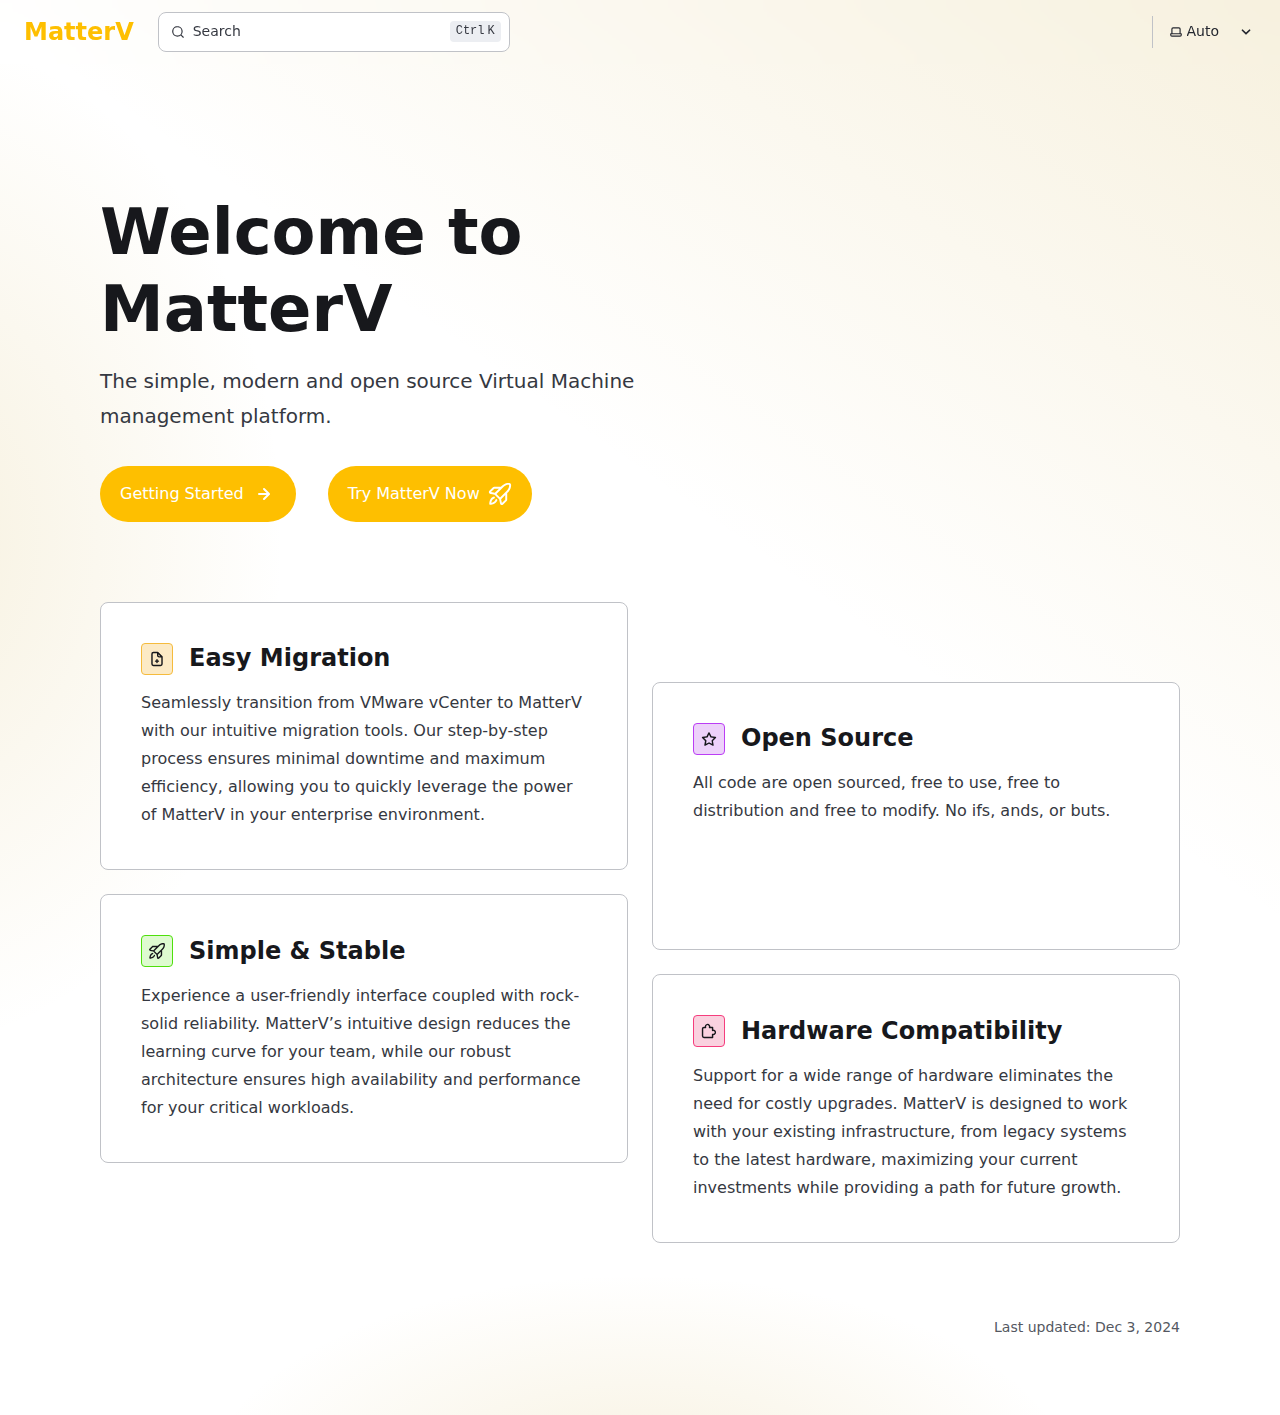
==== index.html @ af183a25 "redesign" ====
<!DOCTYPE html><html lang="en" dir="ltr" data-has-hero data-theme="dark" class="astro-bguv2lll"> <head><meta charset="utf-8"/><meta name="viewport" content="width=device-width, initial-scale=1"/><title>Welcome to MatterV | MatterV</title><link rel="canonical" href="https://matterv.com/"/><link rel="sitemap" href="/sitemap-index.xml"/><script src="https://www.googletagmanager.com/gtag/js?id=G-SZSZH3XD84" async></script><script>
            window.dataLayer = window.dataLayer || [];
            function gtag(){dataLayer.push(arguments);}
            gtag('js', new Date());
            gtag('config', 'G-SZSZH3XD84');
          </script><link rel="shortcut icon" href="/favicon.svg" type="image/svg+xml"/><meta name="generator" content="Astro v4.16.9"/><meta name="generator" content="Starlight v0.25.5"/><meta property="og:title" content="Welcome to MatterV"/><meta property="og:type" content="article"/><meta property="og:url" content="https://matterv.com/"/><meta property="og:locale" content="en"/><meta property="og:description" content="Get started learning and hacking with MatterV."/><meta property="og:site_name" content="MatterV"/><meta name="twitter:card" content="summary_large_image"/><meta name="description" content="Get started learning and hacking with MatterV."/><script>
	window.StarlightThemeProvider = (() => {
		const storedTheme =
			typeof localStorage !== 'undefined' && localStorage.getItem('starlight-theme');
		const theme =
			storedTheme ||
			(window.matchMedia('(prefers-color-scheme: light)').matches ? 'light' : 'dark');
		document.documentElement.dataset.theme = theme === 'light' ? 'light' : 'dark';
		return {
			updatePickers(theme = storedTheme || 'auto') {
				document.querySelectorAll('starlight-theme-select').forEach((picker) => {
					const select = picker.querySelector('select');
					if (select) select.value = theme;
					/** @type {HTMLTemplateElement | null} */
					const tmpl = document.querySelector(`#theme-icons`);
					const newIcon = tmpl && tmpl.content.querySelector('.' + theme);
					if (newIcon) {
						const oldIcon = picker.querySelector('svg.label-icon');
						if (oldIcon) {
							oldIcon.replaceChildren(...newIcon.cloneNode(true).childNodes);
						}
					}
				});
			},
		};
	})();
</script><template id="theme-icons"><svg aria-hidden="true" class="light astro-c6vsoqas" width="16" height="16" viewBox="0 0 24 24" fill="currentColor" style="--sl-icon-size: 1em;"><path d="M5 12a1 1 0 0 0-1-1H3a1 1 0 0 0 0 2h1a1 1 0 0 0 1-1Zm.64 5-.71.71a1 1 0 0 0 0 1.41 1 1 0 0 0 1.41 0l.71-.71A1 1 0 0 0 5.64 17ZM12 5a1 1 0 0 0 1-1V3a1 1 0 0 0-2 0v1a1 1 0 0 0 1 1Zm5.66 2.34a1 1 0 0 0 .7-.29l.71-.71a1 1 0 1 0-1.41-1.41l-.66.71a1 1 0 0 0 0 1.41 1 1 0 0 0 .66.29Zm-12-.29a1 1 0 0 0 1.41 0 1 1 0 0 0 0-1.41l-.71-.71a1.004 1.004 0 1 0-1.43 1.41l.73.71ZM21 11h-1a1 1 0 0 0 0 2h1a1 1 0 0 0 0-2Zm-2.64 6A1 1 0 0 0 17 18.36l.71.71a1 1 0 0 0 1.41 0 1 1 0 0 0 0-1.41l-.76-.66ZM12 6.5a5.5 5.5 0 1 0 5.5 5.5A5.51 5.51 0 0 0 12 6.5Zm0 9a3.5 3.5 0 1 1 0-7 3.5 3.5 0 0 1 0 7Zm0 3.5a1 1 0 0 0-1 1v1a1 1 0 0 0 2 0v-1a1 1 0 0 0-1-1Z"/></svg> <svg aria-hidden="true" class="dark astro-c6vsoqas" width="16" height="16" viewBox="0 0 24 24" fill="currentColor" style="--sl-icon-size: 1em;"><path d="M21.64 13a1 1 0 0 0-1.05-.14 8.049 8.049 0 0 1-3.37.73 8.15 8.15 0 0 1-8.14-8.1 8.59 8.59 0 0 1 .25-2A1 1 0 0 0 8 2.36a10.14 10.14 0 1 0 14 11.69 1 1 0 0 0-.36-1.05Zm-9.5 6.69A8.14 8.14 0 0 1 7.08 5.22v.27a10.15 10.15 0 0 0 10.14 10.14 9.784 9.784 0 0 0 2.1-.22 8.11 8.11 0 0 1-7.18 4.32v-.04Z"/></svg> <svg aria-hidden="true" class="auto astro-c6vsoqas" width="16" height="16" viewBox="0 0 24 24" fill="currentColor" style="--sl-icon-size: 1em;"><path d="M21 14h-1V7a3 3 0 0 0-3-3H7a3 3 0 0 0-3 3v7H3a1 1 0 0 0-1 1v2a3 3 0 0 0 3 3h14a3 3 0 0 0 3-3v-2a1 1 0 0 0-1-1ZM6 7a1 1 0 0 1 1-1h10a1 1 0 0 1 1 1v7H6V7Zm14 10a1 1 0 0 1-1 1H5a1 1 0 0 1-1-1v-1h16v1Z"/></svg> </template><link rel="stylesheet" href="/_astro/index.BDwxSCd8.css">
<style>:root{--sl-badge-default-border: var(--sl-color-accent);--sl-badge-default-bg: var(--sl-color-accent-low);--sl-badge-default-text: #fff;--sl-badge-note-border: var(--sl-color-blue);--sl-badge-note-bg: var(--sl-color-blue-low);--sl-badge-note-text: #fff;--sl-badge-danger-border: var(--sl-color-red);--sl-badge-danger-bg: var(--sl-color-red-low);--sl-badge-danger-text: #fff;--sl-badge-success-border: var(--sl-color-green);--sl-badge-success-bg: var(--sl-color-green-low);--sl-badge-success-text: #fff;--sl-badge-caution-border: var(--sl-color-orange);--sl-badge-caution-bg: var(--sl-color-orange-low);--sl-badge-caution-text: #fff;--sl-badge-tip-border: var(--sl-color-purple);--sl-badge-tip-bg: var(--sl-color-purple-low);--sl-badge-tip-text: #fff}[data-theme=light]:root{--sl-badge-default-bg: var(--sl-color-accent-high);--sl-badge-note-bg: var(--sl-color-blue-high);--sl-badge-danger-bg: var(--sl-color-red-high);--sl-badge-success-bg: var(--sl-color-green-high);--sl-badge-caution-bg: var(--sl-color-orange-high);--sl-badge-tip-bg: var(--sl-color-purple-high)}.sl-badge:where(.astro-avdet4wd){display:inline-block;border:1px solid var(--sl-color-border-badge);border-radius:.25rem;font-family:var(--sl-font-system-mono);line-height:normal;color:var(--sl-color-text-badge);background-color:var(--sl-color-bg-badge);overflow-wrap:anywhere}.sidebar-content .sl-badge:where(.astro-avdet4wd){line-height:1;font-size:var(--sl-text-xs);padding:.125rem .375rem}.sidebar-content a[aria-current=page]>.sl-badge:where(.astro-avdet4wd){--sl-color-bg-badge: transparent;--sl-color-border-badge: currentColor;color:inherit}.default:where(.astro-avdet4wd){--sl-color-bg-badge: var(--sl-badge-default-bg);--sl-color-border-badge: var(--sl-badge-default-border);--sl-color-text-badge: var(--sl-badge-default-text)}.note:where(.astro-avdet4wd){--sl-color-bg-badge: var(--sl-badge-note-bg);--sl-color-border-badge: var(--sl-badge-note-border);--sl-color-text-badge: var(--sl-badge-note-text)}.danger:where(.astro-avdet4wd){--sl-color-bg-badge: var(--sl-badge-danger-bg);--sl-color-border-badge: var(--sl-badge-danger-border);--sl-color-text-badge: var(--sl-badge-danger-text)}.success:where(.astro-avdet4wd){--sl-color-bg-badge: var(--sl-badge-success-bg);--sl-color-border-badge: var(--sl-badge-success-border);--sl-color-text-badge: var(--sl-badge-success-text)}.tip:where(.astro-avdet4wd){--sl-color-bg-badge: var(--sl-badge-tip-bg);--sl-color-border-badge: var(--sl-badge-tip-border);--sl-color-text-badge: var(--sl-badge-tip-text)}.caution:where(.astro-avdet4wd){--sl-color-bg-badge: var(--sl-badge-caution-bg);--sl-color-border-badge: var(--sl-badge-caution-border);--sl-color-text-badge: var(--sl-badge-caution-text)}.small:where(.astro-avdet4wd){font-size:var(--sl-text-xs);padding:.125rem .25rem}.medium:where(.astro-avdet4wd){font-size:var(--sl-text-sm);padding:.175rem .35rem}.large:where(.astro-avdet4wd){font-size:var(--sl-text-base);padding:.225rem .45rem}.sl-markdown-content :is(h1,h2,h3,h4,h5,h6) .sl-badge:where(.astro-avdet4wd){vertical-align:middle}
.card-grid:where(.astro-zntqmydn){display:grid;gap:1rem}.card-grid:where(.astro-zntqmydn)>*{margin-top:0!important}@media (min-width: 50rem){.card-grid:where(.astro-zntqmydn){grid-template-columns:1fr 1fr;gap:1.5rem}.stagger:where(.astro-zntqmydn){--stagger-height: 5rem;padding-bottom:var(--stagger-height)}.stagger:where(.astro-zntqmydn)>*:nth-child(2n){transform:translateY(var(--stagger-height))}}
.card:where(.astro-v5tidmuc){--sl-card-border: var(--sl-color-purple);--sl-card-bg: var(--sl-color-purple-low);border:1px solid var(--sl-color-gray-5);background-color:var(--sl-color-black);padding:clamp(1rem,calc(.125rem + 3vw),2.5rem);flex-direction:column;gap:clamp(.5rem,calc(.125rem + 1vw),1rem)}.card:where(.astro-v5tidmuc):nth-child(4n+1){--sl-card-border: var(--sl-color-orange);--sl-card-bg: var(--sl-color-orange-low)}.card:where(.astro-v5tidmuc):nth-child(4n+3){--sl-card-border: var(--sl-color-green);--sl-card-bg: var(--sl-color-green-low)}.card:where(.astro-v5tidmuc):nth-child(4n+4){--sl-card-border: var(--sl-color-red);--sl-card-bg: var(--sl-color-red-low)}.card:where(.astro-v5tidmuc):nth-child(4n+5){--sl-card-border: var(--sl-color-blue);--sl-card-bg: var(--sl-color-blue-low)}.title:where(.astro-v5tidmuc){font-weight:600;font-size:var(--sl-text-h4);color:var(--sl-color-white);line-height:var(--sl-line-height-headings);gap:1rem;align-items:center}.card:where(.astro-v5tidmuc) .icon:where(.astro-v5tidmuc){border:1px solid var(--sl-card-border);background-color:var(--sl-card-bg);padding:.2em;border-radius:.25rem}.card:where(.astro-v5tidmuc) .body:where(.astro-v5tidmuc){margin:0;font-size:clamp(var(--sl-text-sm),calc(.5rem + 1vw),var(--sl-text-body))}
svg:where(.astro-c6vsoqas){color:var(--sl-icon-color);font-size:var(--sl-icon-size, 1em);width:1em;height:1em}
starlight-tabs:where(.astro-esqgolmp){display:block}.tablist-wrapper:where(.astro-esqgolmp){overflow-x:auto}:where(.astro-esqgolmp)[role=tablist]{display:flex;list-style:none;border-bottom:2px solid var(--sl-color-gray-5);padding:0}.tab:where(.astro-esqgolmp){margin-bottom:-2px}.tab:where(.astro-esqgolmp)>:where(.astro-esqgolmp)[role=tab]{display:flex;align-items:center;gap:.5rem;padding:0 1.25rem;text-decoration:none;border-bottom:2px solid var(--sl-color-gray-5);color:var(--sl-color-gray-3);outline-offset:var(--sl-outline-offset-inside);overflow-wrap:initial}.tab:where(.astro-esqgolmp) :where(.astro-esqgolmp)[role=tab][aria-selected=true]{color:var(--sl-color-white);border-color:var(--sl-color-text-accent);font-weight:600}.tablist-wrapper:where(.astro-esqgolmp)~[role=tabpanel]{margin-top:1rem}
.sl-steps{--bullet-size: calc(var(--sl-line-height) * 1rem);--bullet-margin: .375rem;list-style:none;counter-reset:steps-counter var(--sl-steps-start, 0);padding-inline-start:0}.sl-steps>li{counter-increment:steps-counter;position:relative;padding-inline-start:calc(var(--bullet-size) + 1rem);padding-bottom:1px;min-height:calc(var(--bullet-size) + var(--bullet-margin))}.sl-steps>li+li{margin-top:0}.sl-steps>li:before{content:counter(steps-counter);position:absolute;top:0;inset-inline-start:0;width:var(--bullet-size);height:var(--bullet-size);line-height:var(--bullet-size);font-size:var(--sl-text-xs);font-weight:600;text-align:center;color:var(--sl-color-white);background-color:var(--sl-color-gray-6);border-radius:99rem;box-shadow:inset 0 0 0 1px var(--sl-color-gray-5)}.sl-steps>li:not(:last-of-type):after{--guide-width: 1px;content:"";position:absolute;top:calc(var(--bullet-size) + var(--bullet-margin));bottom:var(--bullet-margin);inset-inline-start:calc((var(--bullet-size) - var(--guide-width)) / 2);width:var(--guide-width);background-color:var(--sl-color-hairline-light)}.sl-steps>li>:first-child{--lh: calc(1em * var(--sl-line-height));--shift-y: calc(.5 * (var(--bullet-size) - var(--lh)));transform:translateY(var(--shift-y));margin-bottom:var(--shift-y)}.sl-steps>li>:first-child:where(h1,h2,h3,h4,h5,h6){--lh: calc(1em * var(--sl-line-height-headings))}@supports (--prop: 1lh){.sl-steps>li>:first-child{--lh: 1lh}}
</style><script type="module" src="/_astro/hoisted.CpXz4wRw.js"></script>
<script type="module" src="/_astro/page.7qqag-5g.js"></script><script src="/_astro/Tabs.astro_astro_type_script_index_0_lang.CCIyraCc.js" type="module"></script></head> <body class="astro-bguv2lll"> <a href="#_top" class="astro-7q3lir66">Skip to content</a>  <div class="page sl-flex astro-vrdttmbt"> <header class="header astro-vrdttmbt"><div class="header sl-flex astro-kmkmnagf"> <div class="title-wrapper sl-flex astro-kmkmnagf"> <a href="/" class="site-title sl-flex astro-m46x6ez3">  <span class="astro-m46x6ez3"> MatterV </span> </a>  </div> <div class="sl-flex astro-kmkmnagf"> <site-search data-translations="{&#34;placeholder&#34;:&#34;Search&#34;}" class="astro-v37mnknz"> <button data-open-modal disabled aria-label="Search" aria-keyshortcuts="Control+K" class="astro-v37mnknz"> <svg aria-hidden="true" class="astro-v37mnknz astro-c6vsoqas" width="16" height="16" viewBox="0 0 24 24" fill="currentColor" style="--sl-icon-size: 1em;"><path d="M21.71 20.29 18 16.61A9 9 0 1 0 16.61 18l3.68 3.68a.999.999 0 0 0 1.42 0 1 1 0 0 0 0-1.39ZM11 18a7 7 0 1 1 0-14 7 7 0 0 1 0 14Z"/></svg>  <span class="sl-hidden md:sl-block astro-v37mnknz" aria-hidden="true">Search</span> <kbd class="sl-hidden md:sl-flex astro-v37mnknz" style="display: none;"> <kbd class="astro-v37mnknz">Ctrl</kbd><kbd class="astro-v37mnknz">K</kbd> </kbd> </button> <dialog style="padding:0" aria-label="Search" class="astro-v37mnknz"> <div class="dialog-frame sl-flex astro-v37mnknz">  <button data-close-modal class="sl-flex md:sl-hidden astro-v37mnknz"> Cancel </button> <div class="search-container astro-v37mnknz"> <div id="starlight__search" class="astro-v37mnknz"></div> </div> </div> </dialog> </site-search>  <script>
	(() => {
		const openBtn = document.querySelector('button[data-open-modal]');
		const shortcut = openBtn?.querySelector('kbd');
		if (!openBtn || !(shortcut instanceof HTMLElement)) return;
		const platformKey = shortcut.querySelector('kbd');
		if (platformKey && /(Mac|iPhone|iPod|iPad)/i.test(navigator.platform)) {
			platformKey.textContent = '⌘';
			openBtn.setAttribute('aria-keyshortcuts', 'Meta+K');
		}
		shortcut.style.display = '';
	})();
</script>    </div> <div class="sl-hidden md:sl-flex right-group astro-kmkmnagf"> <div class="sl-flex social-icons astro-kmkmnagf">  </div> <starlight-theme-select>  <label style="--sl-select-width: 6.25em" class="astro-4yphtoen"> <span class="sr-only astro-4yphtoen">Select theme</span> <svg aria-hidden="true" class="icon label-icon astro-4yphtoen astro-c6vsoqas" width="16" height="16" viewBox="0 0 24 24" fill="currentColor" style="--sl-icon-size: 1em;"><path d="M21 14h-1V7a3 3 0 0 0-3-3H7a3 3 0 0 0-3 3v7H3a1 1 0 0 0-1 1v2a3 3 0 0 0 3 3h14a3 3 0 0 0 3-3v-2a1 1 0 0 0-1-1ZM6 7a1 1 0 0 1 1-1h10a1 1 0 0 1 1 1v7H6V7Zm14 10a1 1 0 0 1-1 1H5a1 1 0 0 1-1-1v-1h16v1Z"/></svg>  <select value="auto" class="astro-4yphtoen"> <option value="dark" class="astro-4yphtoen">Dark</option><option value="light" class="astro-4yphtoen">Light</option><option value="auto" selected class="astro-4yphtoen">Auto</option> </select> <svg aria-hidden="true" class="icon caret astro-4yphtoen astro-c6vsoqas" width="16" height="16" viewBox="0 0 24 24" fill="currentColor" style="--sl-icon-size: 1em;"><path d="M17 9.17a1 1 0 0 0-1.41 0L12 12.71 8.46 9.17a1 1 0 1 0-1.41 1.42l4.24 4.24a1.002 1.002 0 0 0 1.42 0L17 10.59a1.002 1.002 0 0 0 0-1.42Z"/></svg>  </label>  </starlight-theme-select>  <script>
	StarlightThemeProvider.updatePickers();
</script>   </div> </div> </header>  <div class="main-frame astro-vrdttmbt">  <div class="lg:sl-flex astro-67yu43on">  <div class="main-pane astro-67yu43on">  <main data-pagefind-body lang="en" dir="ltr" class="astro-bguv2lll">   <div class="content-panel astro-7nkwcw3z"> <div class="sl-container astro-7nkwcw3z"> <div class="hero astro-jbfsktt5">    <div class="sl-flex stack astro-jbfsktt5"> <div class="sl-flex copy astro-jbfsktt5"> <h1 id="_top" data-page-title class="astro-jbfsktt5">Welcome to MatterV</h1> <div class="tagline astro-jbfsktt5">The simple, modern and open source Virtual Machine management platform.
</div> </div> <div class="sl-flex actions astro-jbfsktt5"> <a class="sl-flex action primary astro-yjy4zhro" href="/en/getting-started/matterv/"> Getting Started <svg aria-hidden="true" class="astro-yjy4zhro astro-c6vsoqas" width="16" height="16" viewBox="0 0 24 24" fill="currentColor" style="--sl-icon-size: 1.5rem;"><path d="M17.92 11.62a1.001 1.001 0 0 0-.21-.33l-5-5a1.003 1.003 0 1 0-1.42 1.42l3.3 3.29H7a1 1 0 0 0 0 2h7.59l-3.3 3.29a1.002 1.002 0 0 0 .325 1.639 1 1 0 0 0 1.095-.219l5-5a1 1 0 0 0 .21-.33 1 1 0 0 0 0-.76Z"/></svg>   </a> <a class="sl-flex action primary astro-yjy4zhro" href="https://demo.matterv.com/"> Try MatterV Now <svg aria-hidden="true" class="astro-yjy4zhro astro-c6vsoqas" width="16" height="16" viewBox="0 0 24 24" fill="currentColor" style="--sl-icon-size: 1.5rem;"><path fill-rule="evenodd" d="M1.44 8.855v-.001l3.527-3.516c.34-.344.802-.541 1.285-.548h6.649l.947-.947c3.07-3.07 6.207-3.072 7.62-2.868a1.821 1.821 0 0 1 1.557 1.557c.204 1.413.203 4.55-2.868 7.62l-.946.946v6.649a1.845 1.845 0 0 1-.549 1.286l-3.516 3.528a1.844 1.844 0 0 1-3.11-.944l-.858-4.275-4.52-4.52-2.31-.463-1.964-.394A1.847 1.847 0 0 1 .98 10.693a1.843 1.843 0 0 1 .46-1.838Zm5.379 2.017-3.873-.776L6.32 6.733h4.638l-4.14 4.14Zm8.403-5.655c2.459-2.46 4.856-2.463 5.89-2.33.134 1.035.13 3.432-2.329 5.891l-6.71 6.71-3.561-3.56 6.71-6.711Zm-1.318 15.837-.776-3.873 4.14-4.14v4.639l-3.364 3.374Z" clip-rule="evenodd"/><path d="M9.318 18.345a.972.972 0 0 0-1.86-.561c-.482 1.435-1.687 2.204-2.934 2.619a8.22 8.22 0 0 1-1.23.302c.062-.365.157-.79.303-1.229.415-1.247 1.184-2.452 2.62-2.935a.971.971 0 1 0-.62-1.842c-.12.04-.236.084-.35.13-2.02.828-3.012 2.588-3.493 4.033a10.383 10.383 0 0 0-.51 2.845l-.001.016v.063c0 .536.434.972.97.972H2.24a7.21 7.21 0 0 0 .878-.065c.527-.063 1.248-.19 2.02-.447 1.445-.48 3.205-1.472 4.033-3.494a5.828 5.828 0 0 0 .147-.407Z"/></svg>   </a>  </div> </div> </div>  <div class="sl-markdown-content"> <div class="card-grid stagger astro-zntqmydn"><article class="card sl-flex astro-v5tidmuc"> <p class="title sl-flex astro-v5tidmuc"> <svg aria-hidden="true" class="icon astro-v5tidmuc astro-c6vsoqas" width="16" height="16" viewBox="0 0 24 24" fill="currentColor" style="--sl-icon-size: 1.333em;"><path d="M20 8.94a1.3 1.3 0 0 0-.06-.27v-.09c-.05-.1-.11-.2-.19-.28l-6-6a1.07 1.07 0 0 0-.28-.19h-.09a.88.88 0 0 0-.33-.11H7a3 3 0 0 0-3 3v14a3 3 0 0 0 3 3h10a3 3 0 0 0 3-3V8.94Zm-6-3.53L16.59 8H15a1 1 0 0 1-1-1V5.41ZM18 19a1 1 0 0 1-1 1H7a1 1 0 0 1-1-1V5a1 1 0 0 1 1-1h5v3a3 3 0 0 0 3 3h3v9Zm-4-5h-1v-1a1 1 0 0 0-2 0v1h-1a1 1 0 0 0 0 2h1v1a1 1 0 0 0 2 0v-1h1a1 1 0 0 0 0-2Z"/></svg>  <span class="astro-v5tidmuc">Easy Migration</span> </p> <div class="body astro-v5tidmuc"><p>Seamlessly transition from VMware vCenter to MatterV with our intuitive migration tools.
Our step-by-step process ensures minimal downtime and maximum efficiency,
allowing you to quickly leverage the power of MatterV in your enterprise environment.</p></div> </article> <article class="card sl-flex astro-v5tidmuc"> <p class="title sl-flex astro-v5tidmuc"> <svg aria-hidden="true" class="icon astro-v5tidmuc astro-c6vsoqas" width="16" height="16" viewBox="0 0 24 24" fill="currentColor" style="--sl-icon-size: 1.333em;"><path d="M22 9.67a1 1 0 0 0-.86-.67l-5.69-.83L12.9 3a1 1 0 0 0-1.8 0L8.55 8.16 2.86 9a1 1 0 0 0-.81.68 1 1 0 0 0 .25 1l4.13 4-1 5.68a1 1 0 0 0 1.45 1.07L12 18.76l5.1 2.68c.14.08.3.12.46.12a1 1 0 0 0 .99-1.19l-1-5.68 4.13-4A1 1 0 0 0 22 9.67Zm-6.15 4a1 1 0 0 0-.29.89l.72 4.19-3.76-2a1 1 0 0 0-.94 0l-3.76 2 .72-4.19a1 1 0 0 0-.29-.89l-3-3 4.21-.61a1 1 0 0 0 .76-.55L12 5.7l1.88 3.82a1 1 0 0 0 .76.55l4.21.61-3 2.99Z"/></svg>  <span class="astro-v5tidmuc">Open Source</span> </p> <div class="body astro-v5tidmuc"><p>All code are open sourced, free to use, free to distribution and free to modify. No ifs, ands, or buts.</p></div> </article> <article class="card sl-flex astro-v5tidmuc"> <p class="title sl-flex astro-v5tidmuc"> <svg aria-hidden="true" class="icon astro-v5tidmuc astro-c6vsoqas" width="16" height="16" viewBox="0 0 24 24" fill="currentColor" style="--sl-icon-size: 1.333em;"><path fill-rule="evenodd" d="M1.44 8.855v-.001l3.527-3.516c.34-.344.802-.541 1.285-.548h6.649l.947-.947c3.07-3.07 6.207-3.072 7.62-2.868a1.821 1.821 0 0 1 1.557 1.557c.204 1.413.203 4.55-2.868 7.62l-.946.946v6.649a1.845 1.845 0 0 1-.549 1.286l-3.516 3.528a1.844 1.844 0 0 1-3.11-.944l-.858-4.275-4.52-4.52-2.31-.463-1.964-.394A1.847 1.847 0 0 1 .98 10.693a1.843 1.843 0 0 1 .46-1.838Zm5.379 2.017-3.873-.776L6.32 6.733h4.638l-4.14 4.14Zm8.403-5.655c2.459-2.46 4.856-2.463 5.89-2.33.134 1.035.13 3.432-2.329 5.891l-6.71 6.71-3.561-3.56 6.71-6.711Zm-1.318 15.837-.776-3.873 4.14-4.14v4.639l-3.364 3.374Z" clip-rule="evenodd"/><path d="M9.318 18.345a.972.972 0 0 0-1.86-.561c-.482 1.435-1.687 2.204-2.934 2.619a8.22 8.22 0 0 1-1.23.302c.062-.365.157-.79.303-1.229.415-1.247 1.184-2.452 2.62-2.935a.971.971 0 1 0-.62-1.842c-.12.04-.236.084-.35.13-2.02.828-3.012 2.588-3.493 4.033a10.383 10.383 0 0 0-.51 2.845l-.001.016v.063c0 .536.434.972.97.972H2.24a7.21 7.21 0 0 0 .878-.065c.527-.063 1.248-.19 2.02-.447 1.445-.48 3.205-1.472 4.033-3.494a5.828 5.828 0 0 0 .147-.407Z"/></svg>  <span class="astro-v5tidmuc">Simple & Stable</span> </p> <div class="body astro-v5tidmuc"><p>Experience a user-friendly interface coupled with rock-solid reliability.
MatterV’s intuitive design reduces the learning curve for your team,
while our robust architecture ensures high availability and
performance for your critical workloads.</p></div> </article> <article class="card sl-flex astro-v5tidmuc"> <p class="title sl-flex astro-v5tidmuc"> <svg aria-hidden="true" class="icon astro-v5tidmuc astro-c6vsoqas" width="16" height="16" viewBox="0 0 24 24" fill="currentColor" style="--sl-icon-size: 1.333em;"><path d="M17 22H5a3 3 0 0 1-3-3V9a3 3 0 0 1 3-3h1a4 4 0 0 1 7.3-2.18c.448.64.692 1.4.7 2.18h3a1 1 0 0 1 1 1v3a4 4 0 0 1 2.18 7.3A3.86 3.86 0 0 1 18 18v3a1 1 0 0 1-1 1ZM5 8a1 1 0 0 0-1 1v10a1 1 0 0 0 1 1h11v-3.18a1 1 0 0 1 1.33-.95 1.77 1.77 0 0 0 1.74-.23 2 2 0 0 0 .93-1.37 2 2 0 0 0-.48-1.59 1.89 1.89 0 0 0-2.17-.55 1 1 0 0 1-1.33-.95V8h-3.2a1 1 0 0 1-1-1.33 1.77 1.77 0 0 0-.23-1.74 1.939 1.939 0 0 0-3-.43A2 2 0 0 0 8 6c.002.23.046.456.13.67A1 1 0 0 1 7.18 8H5Z"/></svg>  <span class="astro-v5tidmuc">Hardware Compatibility</span> </p> <div class="body astro-v5tidmuc"><p>Support for a wide range of hardware eliminates the need for costly upgrades.
MatterV is designed to work with your existing infrastructure,
from legacy systems to the latest hardware,
maximizing your current investments while providing a path for future growth.</p></div> </article> </div>  </div> <footer class="sl-flex astro-3yyafb3n"> <div class="meta sl-flex astro-3yyafb3n">  <p>Last updated: <time datetime="2024-12-03T02:07:11.000Z">Dec 3, 2024</time></p> </div> <div class="pagination-links astro-u2l5gyhi" dir="ltr">   </div>   </footer>  </div> </div>  </main> </div> </div>  </div> </div>  </body></html>
---- _astro/index.BDwxSCd8.css ----
:root,::backdrop{--sl-color-white: hsl(0, 0%, 100%);--sl-color-gray-1: hsl(224, 20%, 94%);--sl-color-gray-2: hsl(224, 6%, 77%);--sl-color-gray-3: hsl(224, 6%, 56%);--sl-color-gray-4: hsl(224, 7%, 36%);--sl-color-gray-5: hsl(224, 10%, 23%);--sl-color-gray-6: hsl(224, 14%, 16%);--sl-color-black: hsl(224, 10%, 10%);--sl-hue-orange: 41;--sl-color-orange-low: hsl(var(--sl-hue-orange), 39%, 22%);--sl-color-orange: hsl(var(--sl-hue-orange), 82%, 63%);--sl-color-orange-high: hsl(var(--sl-hue-orange), 82%, 87%);--sl-hue-green: 101;--sl-color-green-low: hsl(var(--sl-hue-green), 39%, 22%);--sl-color-green: hsl(var(--sl-hue-green), 82%, 63%);--sl-color-green-high: hsl(var(--sl-hue-green), 82%, 80%);--sl-hue-blue: 234;--sl-color-blue-low: hsl(var(--sl-hue-blue), 54%, 20%);--sl-color-blue: hsl(var(--sl-hue-blue), 100%, 60%);--sl-color-blue-high: hsl(var(--sl-hue-blue), 100%, 87%);--sl-hue-purple: 281;--sl-color-purple-low: hsl(var(--sl-hue-purple), 39%, 22%);--sl-color-purple: hsl(var(--sl-hue-purple), 82%, 63%);--sl-color-purple-high: hsl(var(--sl-hue-purple), 82%, 89%);--sl-hue-red: 339;--sl-color-red-low: hsl(var(--sl-hue-red), 39%, 22%);--sl-color-red: hsl(var(--sl-hue-red), 82%, 63%);--sl-color-red-high: hsl(var(--sl-hue-red), 82%, 87%);--sl-color-accent-low: hsl(224, 54%, 20%);--sl-color-accent: hsl(224, 100%, 60%);--sl-color-accent-high: hsl(224, 100%, 85%);--sl-color-text: var(--sl-color-gray-2);--sl-color-text-accent: var(--sl-color-accent-high);--sl-color-text-invert: var(--sl-color-accent-low);--sl-color-bg: var(--sl-color-black);--sl-color-bg-nav: var(--sl-color-gray-6);--sl-color-bg-sidebar: var(--sl-color-gray-6);--sl-color-bg-inline-code: var(--sl-color-gray-5);--sl-color-bg-accent: var(--sl-color-accent-high);--sl-color-hairline-light: var(--sl-color-gray-5);--sl-color-hairline: var(--sl-color-gray-6);--sl-color-hairline-shade: var(--sl-color-black);--sl-color-backdrop-overlay: hsla(223, 13%, 10%, .66);--sl-shadow-sm: 0px 1px 1px hsla(0, 0%, 0%, .12), 0px 2px 1px hsla(0, 0%, 0%, .24);--sl-shadow-md: 0px 8px 4px hsla(0, 0%, 0%, .08), 0px 5px 2px hsla(0, 0%, 0%, .08), 0px 3px 2px hsla(0, 0%, 0%, .12), 0px 1px 1px hsla(0, 0%, 0%, .15);--sl-shadow-lg: 0px 25px 7px hsla(0, 0%, 0%, .03), 0px 16px 6px hsla(0, 0%, 0%, .1), 0px 9px 5px hsla(223, 13%, 10%, .33), 0px 4px 4px hsla(0, 0%, 0%, .75), 0px 4px 2px hsla(0, 0%, 0%, .25);--sl-text-2xs: .75rem;--sl-text-xs: .8125rem;--sl-text-sm: .875rem;--sl-text-base: 1rem;--sl-text-lg: 1.125rem;--sl-text-xl: 1.25rem;--sl-text-2xl: 1.5rem;--sl-text-3xl: 1.8125rem;--sl-text-4xl: 2.1875rem;--sl-text-5xl: 2.625rem;--sl-text-6xl: 4rem;--sl-text-body: var(--sl-text-base);--sl-text-body-sm: var(--sl-text-xs);--sl-text-code: var(--sl-text-sm);--sl-text-code-sm: var(--sl-text-xs);--sl-text-h1: var(--sl-text-4xl);--sl-text-h2: var(--sl-text-3xl);--sl-text-h3: var(--sl-text-2xl);--sl-text-h4: var(--sl-text-xl);--sl-text-h5: var(--sl-text-lg);--sl-line-height: 1.75;--sl-line-height-headings: 1.2;--sl-font-system: ui-sans-serif, system-ui, -apple-system, BlinkMacSystemFont, "Segoe UI", Roboto, "Helvetica Neue", Arial, "Noto Sans", sans-serif, "Apple Color Emoji", "Segoe UI Emoji", "Segoe UI Symbol", "Noto Color Emoji";--sl-font-system-mono: ui-monospace, SFMono-Regular, Menlo, Monaco, Consolas, "Liberation Mono", "Courier New", monospace;--__sl-font: var(--sl-font, var(--sl-font-system)), var(--sl-font-system);--__sl-font-mono: var(--sl-font-mono, var(--sl-font-system-mono)), var(--sl-font-system-mono);--sl-nav-height: 3.5rem;--sl-nav-pad-x: 1rem;--sl-nav-pad-y: .75rem;--sl-mobile-toc-height: 3rem;--sl-sidebar-width: 18.75rem;--sl-sidebar-pad-x: 1rem;--sl-content-width: 45rem;--sl-content-pad-x: 1rem;--sl-menu-button-size: 2rem;--sl-nav-gap: var(--sl-content-pad-x);--sl-outline-offset-inside: -.1875rem;--sl-z-index-toc: 4;--sl-z-index-menu: 5;--sl-z-index-navbar: 10;--sl-z-index-skiplink: 20}:root[data-theme=light],[data-theme=light] ::backdrop{--sl-color-white: hsl(224, 10%, 10%);--sl-color-gray-1: hsl(224, 14%, 16%);--sl-color-gray-2: hsl(224, 10%, 23%);--sl-color-gray-3: hsl(224, 7%, 36%);--sl-color-gray-4: hsl(224, 6%, 56%);--sl-color-gray-5: hsl(224, 6%, 77%);--sl-color-gray-6: hsl(224, 20%, 94%);--sl-color-gray-7: hsl(224, 19%, 97%);--sl-color-black: hsl(0, 0%, 100%);--sl-color-orange-high: hsl(var(--sl-hue-orange), 80%, 25%);--sl-color-orange: hsl(var(--sl-hue-orange), 90%, 60%);--sl-color-orange-low: hsl(var(--sl-hue-orange), 90%, 88%);--sl-color-green-high: hsl(var(--sl-hue-green), 80%, 22%);--sl-color-green: hsl(var(--sl-hue-green), 90%, 46%);--sl-color-green-low: hsl(var(--sl-hue-green), 85%, 90%);--sl-color-blue-high: hsl(var(--sl-hue-blue), 80%, 30%);--sl-color-blue: hsl(var(--sl-hue-blue), 90%, 60%);--sl-color-blue-low: hsl(var(--sl-hue-blue), 88%, 90%);--sl-color-purple-high: hsl(var(--sl-hue-purple), 90%, 30%);--sl-color-purple: hsl(var(--sl-hue-purple), 90%, 60%);--sl-color-purple-low: hsl(var(--sl-hue-purple), 80%, 90%);--sl-color-red-high: hsl(var(--sl-hue-red), 80%, 30%);--sl-color-red: hsl(var(--sl-hue-red), 90%, 60%);--sl-color-red-low: hsl(var(--sl-hue-red), 80%, 90%);--sl-color-accent-high: hsl(234, 80%, 30%);--sl-color-accent: hsl(234, 90%, 60%);--sl-color-accent-low: hsl(234, 88%, 90%);--sl-color-text-accent: var(--sl-color-accent);--sl-color-text-invert: var(--sl-color-black);--sl-color-bg-nav: var(--sl-color-gray-7);--sl-color-bg-sidebar: var(--sl-color-bg);--sl-color-bg-inline-code: var(--sl-color-gray-6);--sl-color-bg-accent: var(--sl-color-accent);--sl-color-hairline-light: var(--sl-color-gray-6);--sl-color-hairline-shade: var(--sl-color-gray-6);--sl-color-backdrop-overlay: hsla(225, 9%, 36%, .66);--sl-shadow-sm: 0px 1px 1px hsla(0, 0%, 0%, .06), 0px 2px 1px hsla(0, 0%, 0%, .06);--sl-shadow-md: 0px 8px 4px hsla(0, 0%, 0%, .03), 0px 5px 2px hsla(0, 0%, 0%, .03), 0px 3px 2px hsla(0, 0%, 0%, .06), 0px 1px 1px hsla(0, 0%, 0%, .06);--sl-shadow-lg: 0px 25px 7px rgba(0, 0, 0, .01), 0px 16px 6px hsla(0, 0%, 0%, .03), 0px 9px 5px hsla(223, 13%, 10%, .08), 0px 4px 4px hsla(0, 0%, 0%, .16), 0px 4px 2px hsla(0, 0%, 0%, .04)}@media (min-width: 50em){:root{--sl-nav-height: 4rem;--sl-nav-pad-x: 1.5rem;--sl-text-h1: var(--sl-text-5xl);--sl-text-h2: var(--sl-text-4xl);--sl-text-h3: var(--sl-text-3xl);--sl-text-h4: var(--sl-text-2xl)}}@media (min-width: 72rem){:root{--sl-content-pad-x: 1.5rem;--sl-mobile-toc-height: 0rem}}*,*:before,*:after{box-sizing:border-box}*{margin:0}html{color-scheme:dark;accent-color:var(--sl-color-accent)}html[data-theme=light]{color-scheme:light}body{font-family:var(--__sl-font);line-height:var(--sl-line-height);-webkit-font-smoothing:antialiased;color:var(--sl-color-text);background-color:var(--sl-color-bg)}input,button,textarea,select{font:inherit}p,h1,h2,h3,h4,h5,h6,code{overflow-wrap:anywhere}code{font-family:var(--__sl-font-mono)}:root{--astro-code-color-text: var(--sl-color-white);--astro-code-color-background: var(--sl-color-gray-6);--astro-code-token-constant: var(--sl-color-blue-high);--astro-code-token-string: var(--sl-color-green-high);--astro-code-token-comment: var(--sl-color-gray-2);--astro-code-token-keyword: var(--sl-color-purple-high);--astro-code-token-parameter: var(--sl-color-red-high);--astro-code-token-function: var(--sl-color-red-high);--astro-code-token-string-expression: var(--sl-color-green-high);--astro-code-token-punctuation: var(--sl-color-gray-2);--astro-code-token-link: var(--sl-color-blue-high)}.sr-only{position:absolute;width:1px;height:1px;padding:0;margin:-1px;overflow:hidden;clip:rect(0,0,0,0);white-space:nowrap;border-width:0}.sl-hidden{display:none}.sl-flex{display:flex}.sl-block{display:block}@media (min-width: 50rem){.md\:sl-hidden{display:none}.md\:sl-flex{display:flex}.md\:sl-block{display:block}}@media (min-width: 72rem){.lg\:sl-hidden{display:none}.lg\:sl-flex{display:flex}.lg\:sl-block{display:block}}[data-theme=light] .light\:sl-hidden,[data-theme=dark] .dark\:sl-hidden{display:none}[dir=rtl] .rtl\:flip:not(:where([dir=rtl] [dir=ltr] *)){transform:scaleX(-1)}.sl-banner:where(.astro-laz2plt2){--__sl-banner-text: var(--sl-color-banner-text, var(--sl-color-text-invert));padding:var(--sl-nav-pad-y) var(--sl-nav-pad-x);background-color:var(--sl-color-banner-bg, var(--sl-color-bg-accent));color:var(--__sl-banner-text);line-height:var(--sl-line-height-headings);text-align:center;text-wrap:balance;box-shadow:var(--sl-shadow-sm)}.sl-banner:where(.astro-laz2plt2) a{color:var(--__sl-banner-text)}.content-panel:where(.astro-7nkwcw3z){padding:1.5rem var(--sl-content-pad-x)}.content-panel:where(.astro-7nkwcw3z)+.content-panel:where(.astro-7nkwcw3z){border-top:1px solid var(--sl-color-hairline)}.sl-container:where(.astro-7nkwcw3z){max-width:var(--sl-content-width)}.sl-container:where(.astro-7nkwcw3z)>*+*{margin-top:1.5rem}@media (min-width: 72rem){.sl-container:where(.astro-7nkwcw3z){margin-inline:var(--sl-content-margin-inline, auto)}}p:where(.astro-opzsrvew){border:1px solid var(--sl-color-orange);padding:.75em 1em;background-color:var(--sl-color-orange-low);color:var(--sl-color-orange-high);width:-moz-max-content;width:max-content;max-width:100%;align-items:center;gap:.75em;font-size:var(--sl-text-body-sm);line-height:var(--sl-line-height-headings)}a:where(.astro-eez2twj6){gap:.5rem;align-items:center;text-decoration:none;color:var(--sl-color-gray-3)}a:where(.astro-eez2twj6):hover{color:var(--sl-color-white)}.pagination-links:where(.astro-u2l5gyhi){display:grid;grid-template-columns:repeat(auto-fit,minmax(min(18rem,100%),1fr));gap:1rem}a:where(.astro-u2l5gyhi){display:flex;align-items:center;justify-content:flex-start;gap:.5rem;width:100%;flex-basis:calc(50% - .5rem);flex-grow:1;border:1px solid var(--sl-color-gray-5);border-radius:.5rem;padding:1rem;text-decoration:none;color:var(--sl-color-gray-2);box-shadow:var(--sl-shadow-md);overflow-wrap:anywhere}:where(.astro-u2l5gyhi)[rel=next]{justify-content:end;text-align:end;flex-direction:row-reverse}a:where(.astro-u2l5gyhi):hover{border-color:var(--sl-color-gray-2)}.link-title:where(.astro-u2l5gyhi){color:var(--sl-color-white);font-size:var(--sl-text-2xl);line-height:var(--sl-line-height-headings)}svg:where(.astro-u2l5gyhi){flex-shrink:0}footer:where(.astro-3yyafb3n){flex-direction:column;gap:1.5rem}.meta:where(.astro-3yyafb3n){gap:.75rem 3rem;justify-content:space-between;flex-wrap:wrap;margin-top:3rem;font-size:var(--sl-text-sm);color:var(--sl-color-gray-3)}.meta:where(.astro-3yyafb3n)>p:only-child{margin-inline-start:auto}.kudos:where(.astro-3yyafb3n){align-items:center;gap:.5em;margin:1.5rem auto;font-size:var(--sl-text-xs);text-decoration:none;color:var(--sl-color-gray-3)}.kudos:where(.astro-3yyafb3n) svg{color:var(--sl-color-orange)}.kudos:where(.astro-3yyafb3n):hover{color:var(--sl-color-white)}label:where(.astro-4yphtoen){--sl-label-icon-size: .875rem;--sl-caret-size: 1.25rem;--sl-inline-padding: .5rem;position:relative;display:flex;align-items:center;gap:.25rem;color:var(--sl-color-gray-1)}label:where(.astro-4yphtoen):hover{color:var(--sl-color-gray-2)}.icon:where(.astro-4yphtoen){position:absolute;top:50%;transform:translateY(-50%);pointer-events:none}.label-icon:where(.astro-4yphtoen){font-size:var(--sl-label-icon-size);inset-inline-start:0}.caret:where(.astro-4yphtoen){font-size:var(--sl-caret-size);inset-inline-end:0}select:where(.astro-4yphtoen){border:0;padding-block:.625rem;padding-inline:calc(var(--sl-label-icon-size) + var(--sl-inline-padding) + .25rem) calc(var(--sl-caret-size) + var(--sl-inline-padding) + .25rem);margin-inline:calc(var(--sl-inline-padding) * -1);width:calc(var(--sl-select-width) + var(--sl-inline-padding) * 2);background-color:transparent;text-overflow:ellipsis;color:inherit;cursor:pointer;-webkit-appearance:none;-moz-appearance:none;appearance:none}option:where(.astro-4yphtoen){background-color:var(--sl-color-bg-nav);color:var(--sl-color-gray-1)}@media (min-width: 50rem){select:where(.astro-4yphtoen){font-size:var(--sl-text-sm)}}.pagefind-ui__result.svelte-j9e30.svelte-j9e30{list-style-type:none;display:flex;align-items:flex-start;gap:min(calc(40px * var(--pagefind-ui-scale)),3%);padding:calc(30px * var(--pagefind-ui-scale)) 0 calc(40px * var(--pagefind-ui-scale));border-top:solid var(--pagefind-ui-border-width) var(--pagefind-ui-border)}.pagefind-ui__result.svelte-j9e30.svelte-j9e30:last-of-type{border-bottom:solid var(--pagefind-ui-border-width) var(--pagefind-ui-border)}.pagefind-ui__result-thumb.svelte-j9e30.svelte-j9e30{width:min(30%,calc((30% - (100px * var(--pagefind-ui-scale))) * 100000));max-width:calc(120px * var(--pagefind-ui-scale));margin-top:calc(10px * var(--pagefind-ui-scale));aspect-ratio:var(--pagefind-ui-image-box-ratio);position:relative}.pagefind-ui__result-image.svelte-j9e30.svelte-j9e30{display:block;position:absolute;left:50%;transform:translate(-50%);font-size:0;width:auto;height:auto;max-width:100%;max-height:100%;border-radius:var(--pagefind-ui-image-border-radius)}.pagefind-ui__result-inner.svelte-j9e30.svelte-j9e30{flex:1;display:flex;flex-direction:column;align-items:flex-start;margin-top:calc(10px * var(--pagefind-ui-scale))}.pagefind-ui__result-title.svelte-j9e30.svelte-j9e30{display:inline-block;font-weight:700;font-size:calc(21px * var(--pagefind-ui-scale));margin-top:0;margin-bottom:0}.pagefind-ui__result-title.svelte-j9e30 .pagefind-ui__result-link.svelte-j9e30{color:var(--pagefind-ui-text);text-decoration:none}.pagefind-ui__result-title.svelte-j9e30 .pagefind-ui__result-link.svelte-j9e30:hover{text-decoration:underline}.pagefind-ui__result-excerpt.svelte-j9e30.svelte-j9e30{display:inline-block;font-weight:400;font-size:calc(16px * var(--pagefind-ui-scale));margin-top:calc(4px * var(--pagefind-ui-scale));margin-bottom:0;min-width:calc(250px * var(--pagefind-ui-scale))}.pagefind-ui__loading.svelte-j9e30.svelte-j9e30{color:var(--pagefind-ui-text);background-color:var(--pagefind-ui-text);border-radius:var(--pagefind-ui-border-radius);opacity:.1;pointer-events:none}.pagefind-ui__result-tags.svelte-j9e30.svelte-j9e30{list-style-type:none;padding:0;display:flex;gap:calc(20px * var(--pagefind-ui-scale));flex-wrap:wrap;margin-top:calc(20px * var(--pagefind-ui-scale))}.pagefind-ui__result-tag.svelte-j9e30.svelte-j9e30{padding:calc(4px * var(--pagefind-ui-scale)) calc(8px * var(--pagefind-ui-scale));font-size:calc(14px * var(--pagefind-ui-scale));border-radius:var(--pagefind-ui-border-radius);background-color:var(--pagefind-ui-tag)}.pagefind-ui__result.svelte-4xnkmf.svelte-4xnkmf{list-style-type:none;display:flex;align-items:flex-start;gap:min(calc(40px * var(--pagefind-ui-scale)),3%);padding:calc(30px * var(--pagefind-ui-scale)) 0 calc(40px * var(--pagefind-ui-scale));border-top:solid var(--pagefind-ui-border-width) var(--pagefind-ui-border)}.pagefind-ui__result.svelte-4xnkmf.svelte-4xnkmf:last-of-type{border-bottom:solid var(--pagefind-ui-border-width) var(--pagefind-ui-border)}.pagefind-ui__result-nested.svelte-4xnkmf.svelte-4xnkmf{display:flex;flex-direction:column;padding-left:calc(20px * var(--pagefind-ui-scale))}.pagefind-ui__result-nested.svelte-4xnkmf.svelte-4xnkmf:first-of-type{padding-top:calc(10px * var(--pagefind-ui-scale))}.pagefind-ui__result-nested.svelte-4xnkmf .pagefind-ui__result-link.svelte-4xnkmf{font-size:.9em;position:relative}.pagefind-ui__result-nested.svelte-4xnkmf .pagefind-ui__result-link.svelte-4xnkmf:before{content:"⤷ ";position:absolute;top:0;right:calc(100% + .1em)}.pagefind-ui__result-thumb.svelte-4xnkmf.svelte-4xnkmf{width:min(30%,calc((30% - (100px * var(--pagefind-ui-scale))) * 100000));max-width:calc(120px * var(--pagefind-ui-scale));margin-top:calc(10px * var(--pagefind-ui-scale));aspect-ratio:var(--pagefind-ui-image-box-ratio);position:relative}.pagefind-ui__result-image.svelte-4xnkmf.svelte-4xnkmf{display:block;position:absolute;left:50%;transform:translate(-50%);font-size:0;width:auto;height:auto;max-width:100%;max-height:100%;border-radius:var(--pagefind-ui-image-border-radius)}.pagefind-ui__result-inner.svelte-4xnkmf.svelte-4xnkmf{flex:1;display:flex;flex-direction:column;align-items:flex-start;margin-top:calc(10px * var(--pagefind-ui-scale))}.pagefind-ui__result-title.svelte-4xnkmf.svelte-4xnkmf{display:inline-block;font-weight:700;font-size:calc(21px * var(--pagefind-ui-scale));margin-top:0;margin-bottom:0}.pagefind-ui__result-title.svelte-4xnkmf .pagefind-ui__result-link.svelte-4xnkmf{color:var(--pagefind-ui-text);text-decoration:none}.pagefind-ui__result-title.svelte-4xnkmf .pagefind-ui__result-link.svelte-4xnkmf:hover{text-decoration:underline}.pagefind-ui__result-excerpt.svelte-4xnkmf.svelte-4xnkmf{display:inline-block;font-weight:400;font-size:calc(16px * var(--pagefind-ui-scale));margin-top:calc(4px * var(--pagefind-ui-scale));margin-bottom:0;min-width:calc(250px * var(--pagefind-ui-scale))}.pagefind-ui__loading.svelte-4xnkmf.svelte-4xnkmf{color:var(--pagefind-ui-text);background-color:var(--pagefind-ui-text);border-radius:var(--pagefind-ui-border-radius);opacity:.1;pointer-events:none}.pagefind-ui__result-tags.svelte-4xnkmf.svelte-4xnkmf{list-style-type:none;padding:0;display:flex;gap:calc(20px * var(--pagefind-ui-scale));flex-wrap:wrap;margin-top:calc(20px * var(--pagefind-ui-scale))}.pagefind-ui__result-tag.svelte-4xnkmf.svelte-4xnkmf{padding:calc(4px * var(--pagefind-ui-scale)) calc(8px * var(--pagefind-ui-scale));font-size:calc(14px * var(--pagefind-ui-scale));border-radius:var(--pagefind-ui-border-radius);background-color:var(--pagefind-ui-tag)}legend.svelte-1v2r7ls.svelte-1v2r7ls{position:absolute;clip:rect(0 0 0 0)}.pagefind-ui__filter-panel.svelte-1v2r7ls.svelte-1v2r7ls{min-width:min(calc(260px * var(--pagefind-ui-scale)),100%);flex:1;display:flex;flex-direction:column;margin-top:calc(20px * var(--pagefind-ui-scale))}.pagefind-ui__filter-group.svelte-1v2r7ls.svelte-1v2r7ls{border:0;padding:0}.pagefind-ui__filter-block.svelte-1v2r7ls.svelte-1v2r7ls{padding:0;display:block;border-bottom:solid calc(2px * var(--pagefind-ui-scale)) var(--pagefind-ui-border);padding:calc(20px * var(--pagefind-ui-scale)) 0}.pagefind-ui__filter-name.svelte-1v2r7ls.svelte-1v2r7ls{font-size:calc(16px * var(--pagefind-ui-scale));position:relative;display:flex;align-items:center;list-style:none;font-weight:700;cursor:pointer;height:calc(24px * var(--pagefind-ui-scale))}.pagefind-ui__filter-name.svelte-1v2r7ls.svelte-1v2r7ls::-webkit-details-marker{display:none}.pagefind-ui__filter-name.svelte-1v2r7ls.svelte-1v2r7ls:after{position:absolute;content:"";right:calc(6px * var(--pagefind-ui-scale));top:50%;width:calc(8px * var(--pagefind-ui-scale));height:calc(8px * var(--pagefind-ui-scale));border:solid calc(2px * var(--pagefind-ui-scale)) currentColor;border-right:0;border-top:0;transform:translateY(-70%) rotate(-45deg)}.pagefind-ui__filter-block[open].svelte-1v2r7ls .pagefind-ui__filter-name.svelte-1v2r7ls:after{transform:translateY(-70%) rotate(-225deg)}.pagefind-ui__filter-group.svelte-1v2r7ls.svelte-1v2r7ls{display:flex;flex-direction:column;gap:calc(20px * var(--pagefind-ui-scale));padding-top:calc(30px * var(--pagefind-ui-scale))}.pagefind-ui__filter-value.svelte-1v2r7ls.svelte-1v2r7ls{position:relative;display:flex;align-items:center;gap:calc(8px * var(--pagefind-ui-scale))}.pagefind-ui__filter-value.svelte-1v2r7ls.svelte-1v2r7ls:before{position:absolute;content:"";top:50%;left:calc(8px * var(--pagefind-ui-scale));width:0px;height:0px;border:solid 1px #fff;opacity:0;transform:translate(calc(4.5px * var(--pagefind-ui-scale) * -1),calc(.8px * var(--pagefind-ui-scale))) skew(-5deg) rotate(-45deg);transform-origin:top left;border-top:0;border-right:0;pointer-events:none}.pagefind-ui__filter-value.pagefind-ui__filter-value--checked.svelte-1v2r7ls.svelte-1v2r7ls:before{opacity:1;width:calc(9px * var(--pagefind-ui-scale));height:calc(4px * var(--pagefind-ui-scale));transition:width .1s ease-out .1s,height .1s ease-in}.pagefind-ui__filter-checkbox.svelte-1v2r7ls.svelte-1v2r7ls{margin:0;width:calc(16px * var(--pagefind-ui-scale));height:calc(16px * var(--pagefind-ui-scale));border:solid 1px var(--pagefind-ui-border);-moz-appearance:none;appearance:none;-webkit-appearance:none;border-radius:calc(var(--pagefind-ui-border-radius) / 2);background-color:var(--pagefind-ui-background);cursor:pointer}.pagefind-ui__filter-checkbox.svelte-1v2r7ls.svelte-1v2r7ls:checked{background-color:var(--pagefind-ui-primary);border:solid 1px var(--pagefind-ui-primary)}.pagefind-ui__filter-label.svelte-1v2r7ls.svelte-1v2r7ls{cursor:pointer;font-size:calc(16px * var(--pagefind-ui-scale));font-weight:400}.pagefind-ui--reset *:where(:not(html,iframe,canvas,img,svg,video):not(svg *,symbol *)){all:unset;display:revert;outline:revert}.pagefind-ui--reset *,.pagefind-ui--reset *:before,.pagefind-ui--reset *:after{box-sizing:border-box}.pagefind-ui--reset a,.pagefind-ui--reset button{cursor:revert}.pagefind-ui--reset ol,.pagefind-ui--reset ul,.pagefind-ui--reset menu{list-style:none}.pagefind-ui--reset img{max-width:100%}.pagefind-ui--reset table{border-collapse:collapse}.pagefind-ui--reset input,.pagefind-ui--reset textarea{-webkit-user-select:auto}.pagefind-ui--reset textarea{white-space:revert}.pagefind-ui--reset meter{-webkit-appearance:revert;-moz-appearance:revert;appearance:revert}.pagefind-ui--reset ::-moz-placeholder{color:unset}.pagefind-ui--reset ::placeholder{color:unset}.pagefind-ui--reset :where([hidden]){display:none}.pagefind-ui--reset :where([contenteditable]:not([contenteditable=false])){-moz-user-modify:read-write;-webkit-user-modify:read-write;overflow-wrap:break-word;-webkit-line-break:after-white-space;-webkit-user-select:auto}.pagefind-ui--reset :where([draggable=true]){-webkit-user-drag:element}.pagefind-ui--reset mark{all:revert}:root{--pagefind-ui-scale:.8;--pagefind-ui-primary:#393939;--pagefind-ui-text:#393939;--pagefind-ui-background:#ffffff;--pagefind-ui-border:#eeeeee;--pagefind-ui-tag:#eeeeee;--pagefind-ui-border-width:2px;--pagefind-ui-border-radius:8px;--pagefind-ui-image-border-radius:8px;--pagefind-ui-image-box-ratio:3 / 2;--pagefind-ui-font:system, -apple-system, "BlinkMacSystemFont", ".SFNSText-Regular", "San Francisco", "Roboto", "Segoe UI", "Helvetica Neue", "Lucida Grande", "Ubuntu", "arial", sans-serif}.pagefind-ui.svelte-e9gkc3{width:100%;color:var(--pagefind-ui-text);font-family:var(--pagefind-ui-font)}.pagefind-ui__hidden.svelte-e9gkc3{display:none!important}.pagefind-ui__suppressed.svelte-e9gkc3{opacity:0;pointer-events:none}.pagefind-ui__form.svelte-e9gkc3{position:relative}.pagefind-ui__form.svelte-e9gkc3:before{background-color:var(--pagefind-ui-text);width:calc(18px * var(--pagefind-ui-scale));height:calc(18px * var(--pagefind-ui-scale));top:calc(23px * var(--pagefind-ui-scale));left:calc(20px * var(--pagefind-ui-scale));content:"";position:absolute;display:block;opacity:.7;-webkit-mask-image:url("data:image/svg+xml,%3Csvg width='18' height='18' viewBox='0 0 18 18' fill='none' xmlns='http://www.w3.org/2000/svg'%3E%3Cpath d='M12.7549 11.255H11.9649L11.6849 10.985C12.6649 9.845 13.2549 8.365 13.2549 6.755C13.2549 3.165 10.3449 0.255005 6.75488 0.255005C3.16488 0.255005 0.254883 3.165 0.254883 6.755C0.254883 10.345 3.16488 13.255 6.75488 13.255C8.36488 13.255 9.84488 12.665 10.9849 11.685L11.2549 11.965V12.755L16.2549 17.745L17.7449 16.255L12.7549 11.255ZM6.75488 11.255C4.26488 11.255 2.25488 9.245 2.25488 6.755C2.25488 4.26501 4.26488 2.255 6.75488 2.255C9.24488 2.255 11.2549 4.26501 11.2549 6.755C11.2549 9.245 9.24488 11.255 6.75488 11.255Z' fill='%23000000'/%3E%3C/svg%3E%0A");mask-image:url("data:image/svg+xml,%3Csvg width='18' height='18' viewBox='0 0 18 18' fill='none' xmlns='http://www.w3.org/2000/svg'%3E%3Cpath d='M12.7549 11.255H11.9649L11.6849 10.985C12.6649 9.845 13.2549 8.365 13.2549 6.755C13.2549 3.165 10.3449 0.255005 6.75488 0.255005C3.16488 0.255005 0.254883 3.165 0.254883 6.755C0.254883 10.345 3.16488 13.255 6.75488 13.255C8.36488 13.255 9.84488 12.665 10.9849 11.685L11.2549 11.965V12.755L16.2549 17.745L17.7449 16.255L12.7549 11.255ZM6.75488 11.255C4.26488 11.255 2.25488 9.245 2.25488 6.755C2.25488 4.26501 4.26488 2.255 6.75488 2.255C9.24488 2.255 11.2549 4.26501 11.2549 6.755C11.2549 9.245 9.24488 11.255 6.75488 11.255Z' fill='%23000000'/%3E%3C/svg%3E%0A");-webkit-mask-size:100%;mask-size:100%;z-index:9;pointer-events:none}.pagefind-ui__search-input.svelte-e9gkc3{height:calc(64px * var(--pagefind-ui-scale));padding:0 calc(70px * var(--pagefind-ui-scale)) 0 calc(54px * var(--pagefind-ui-scale));background-color:var(--pagefind-ui-background);border:var(--pagefind-ui-border-width) solid var(--pagefind-ui-border);border-radius:var(--pagefind-ui-border-radius);font-size:calc(21px * var(--pagefind-ui-scale));position:relative;-moz-appearance:none;appearance:none;-webkit-appearance:none;display:flex;width:100%;box-sizing:border-box;font-weight:700}.pagefind-ui__search-input.svelte-e9gkc3::-moz-placeholder{opacity:.2}.pagefind-ui__search-input.svelte-e9gkc3::placeholder{opacity:.2}.pagefind-ui__search-clear.svelte-e9gkc3{position:absolute;top:calc(3px * var(--pagefind-ui-scale));right:calc(3px * var(--pagefind-ui-scale));height:calc(58px * var(--pagefind-ui-scale));padding:0 calc(15px * var(--pagefind-ui-scale)) 0 calc(2px * var(--pagefind-ui-scale));color:var(--pagefind-ui-text);font-size:calc(14px * var(--pagefind-ui-scale));cursor:pointer;background-color:var(--pagefind-ui-background);border-radius:var(--pagefind-ui-border-radius)}.pagefind-ui__drawer.svelte-e9gkc3{gap:calc(60px * var(--pagefind-ui-scale));display:flex;flex-direction:row;flex-wrap:wrap}.pagefind-ui__results-area.svelte-e9gkc3{min-width:min(calc(400px * var(--pagefind-ui-scale)),100%);flex:1000;margin-top:calc(20px * var(--pagefind-ui-scale))}.pagefind-ui__results.svelte-e9gkc3{padding:0}.pagefind-ui__message.svelte-e9gkc3{box-sizing:content-box;font-size:calc(16px * var(--pagefind-ui-scale));height:calc(24px * var(--pagefind-ui-scale));padding:calc(20px * var(--pagefind-ui-scale)) 0;display:flex;align-items:center;font-weight:700;margin-top:0}.pagefind-ui__button.svelte-e9gkc3{margin-top:calc(40px * var(--pagefind-ui-scale));border:var(--pagefind-ui-border-width) solid var(--pagefind-ui-border);border-radius:var(--pagefind-ui-border-radius);height:calc(48px * var(--pagefind-ui-scale));padding:0 calc(12px * var(--pagefind-ui-scale));font-size:calc(16px * var(--pagefind-ui-scale));color:var(--pagefind-ui-primary);background:var(--pagefind-ui-background);width:100%;text-align:center;font-weight:700;cursor:pointer}.pagefind-ui__button.svelte-e9gkc3:hover{border-color:var(--pagefind-ui-primary);color:var(--pagefind-ui-primary);background:var(--pagefind-ui-background)}[data-search-modal-open]{overflow:hidden}#starlight__search{--sl-search-result-spacing: calc(1.25rem * var(--pagefind-ui-scale));--sl-search-result-pad-inline-start: calc(3.75rem * var(--pagefind-ui-scale));--sl-search-result-pad-inline-end: calc(1.25rem * var(--pagefind-ui-scale));--sl-search-result-pad-block: calc(.9375rem * var(--pagefind-ui-scale));--sl-search-result-nested-pad-block: calc(.625rem * var(--pagefind-ui-scale));--sl-search-corners: calc(.3125rem * var(--pagefind-ui-scale));--sl-search-page-icon-size: calc(1.875rem * var(--pagefind-ui-scale));--sl-search-page-icon-inline-start: calc( (var(--sl-search-result-pad-inline-start) - var(--sl-search-page-icon-size)) / 2 );--sl-search-tree-diagram-size: calc(2.5rem * var(--pagefind-ui-scale));--sl-search-tree-diagram-inline-start: calc( (var(--sl-search-result-pad-inline-start) - var(--sl-search-tree-diagram-size)) / 2 )}#starlight__search .pagefind-ui__form:before{--pagefind-ui-text: var(--sl-color-gray-1);opacity:1}#starlight__search .pagefind-ui__search-input{color:var(--sl-color-white);font-weight:400;width:calc(100% - var(--sl-search-cancel-space))}#starlight__search input:focus{--pagefind-ui-border: var(--sl-color-accent)}#starlight__search .pagefind-ui__search-clear{inset-inline-end:var(--sl-search-cancel-space);width:calc(60px * var(--pagefind-ui-scale));padding:0;background-color:transparent;overflow:hidden}#starlight__search .pagefind-ui__search-clear:focus{outline:1px solid var(--sl-color-accent)}#starlight__search .pagefind-ui__search-clear:before{content:"";-webkit-mask:url("data:image/svg+xml,%3Csvg xmlns='http://www.w3.org/2000/svg' viewBox='0 0 24 24'%3E%3Cpath d='m13.41 12 6.3-6.29a1 1 0 1 0-1.42-1.42L12 10.59l-6.29-6.3a1 1 0 0 0-1.42 1.42l6.3 6.29-6.3 6.29a1 1 0 0 0 .33 1.64 1 1 0 0 0 1.09-.22l6.29-6.3 6.29 6.3a1 1 0 0 0 1.64-.33 1 1 0 0 0-.22-1.09L13.41 12Z'/%3E%3C/svg%3E") center / 50% no-repeat;mask:url("data:image/svg+xml,%3Csvg xmlns='http://www.w3.org/2000/svg' viewBox='0 0 24 24'%3E%3Cpath d='m13.41 12 6.3-6.29a1 1 0 1 0-1.42-1.42L12 10.59l-6.29-6.3a1 1 0 0 0-1.42 1.42l6.3 6.29-6.3 6.29a1 1 0 0 0 .33 1.64 1 1 0 0 0 1.09-.22l6.29-6.3 6.29 6.3a1 1 0 0 0 1.64-.33 1 1 0 0 0-.22-1.09L13.41 12Z'/%3E%3C/svg%3E") center / 50% no-repeat;background-color:var(--sl-color-text-accent);display:block;width:100%;height:100%}#starlight__search .pagefind-ui__results>*+*{margin-top:var(--sl-search-result-spacing)}#starlight__search .pagefind-ui__result{border:0;padding:0}#starlight__search .pagefind-ui__result-nested{position:relative;padding:var(--sl-search-result-nested-pad-block) var(--sl-search-result-pad-inline-end);padding-inline-start:var(--sl-search-result-pad-inline-start)}#starlight__search .pagefind-ui__result-title:not(:where(.pagefind-ui__result-nested *)),#starlight__search .pagefind-ui__result-nested{position:relative;background-color:var(--sl-color-black)}#starlight__search .pagefind-ui__result-title:not(:where(.pagefind-ui__result-nested *)):hover,#starlight__search .pagefind-ui__result-title:not(:where(.pagefind-ui__result-nested *)):focus-within,#starlight__search .pagefind-ui__result-nested:hover,#starlight__search .pagefind-ui__result-nested:focus-within{outline:1px solid var(--sl-color-accent-high)}#starlight__search .pagefind-ui__result-title:not(:where(.pagefind-ui__result-nested *)):focus-within,#starlight__search .pagefind-ui__result-nested:focus-within{background-color:var(--sl-color-accent-low)}#starlight__search .pagefind-ui__result-thumb,#starlight__search .pagefind-ui__result-inner{margin-top:0}#starlight__search .pagefind-ui__result-inner>:first-child{border-radius:var(--sl-search-corners) var(--sl-search-corners) 0 0}#starlight__search .pagefind-ui__result-inner>:last-child{border-radius:0 0 var(--sl-search-corners) var(--sl-search-corners)}#starlight__search .pagefind-ui__result-inner>.pagefind-ui__result-title{padding:var(--sl-search-result-pad-block) var(--sl-search-result-pad-inline-end);padding-inline-start:var(--sl-search-result-pad-inline-start)}#starlight__search .pagefind-ui__result-inner>.pagefind-ui__result-title:before{content:"";position:absolute;inset-block:0;inset-inline-start:var(--sl-search-page-icon-inline-start);width:var(--sl-search-page-icon-size);background:var(--sl-color-gray-3);-webkit-mask:url("data:image/svg+xml,%3Csvg xmlns='http://www.w3.org/2000/svg' fill='currentColor' viewBox='0 0 24 24'%3E%3Cpath d='M9 10h1a1 1 0 1 0 0-2H9a1 1 0 0 0 0 2Zm0 2a1 1 0 0 0 0 2h6a1 1 0 0 0 0-2H9Zm11-3V8l-6-6a1 1 0 0 0-1 0H7a3 3 0 0 0-3 3v14a3 3 0 0 0 3 3h10a3 3 0 0 0 3-3V9Zm-6-4 3 3h-2a1 1 0 0 1-1-1V5Zm4 14a1 1 0 0 1-1 1H7a1 1 0 0 1-1-1V5a1 1 0 0 1 1-1h5v3a3 3 0 0 0 3 3h3v9Zm-3-3H9a1 1 0 0 0 0 2h6a1 1 0 0 0 0-2Z'/%3E%3C/svg%3E") center no-repeat;mask:url("data:image/svg+xml,%3Csvg xmlns='http://www.w3.org/2000/svg' fill='currentColor' viewBox='0 0 24 24'%3E%3Cpath d='M9 10h1a1 1 0 1 0 0-2H9a1 1 0 0 0 0 2Zm0 2a1 1 0 0 0 0 2h6a1 1 0 0 0 0-2H9Zm11-3V8l-6-6a1 1 0 0 0-1 0H7a3 3 0 0 0-3 3v14a3 3 0 0 0 3 3h10a3 3 0 0 0 3-3V9Zm-6-4 3 3h-2a1 1 0 0 1-1-1V5Zm4 14a1 1 0 0 1-1 1H7a1 1 0 0 1-1-1V5a1 1 0 0 1 1-1h5v3a3 3 0 0 0 3 3h3v9Zm-3-3H9a1 1 0 0 0 0 2h6a1 1 0 0 0 0-2Z'/%3E%3C/svg%3E") center no-repeat}#starlight__search .pagefind-ui__result-inner{align-items:stretch;gap:1px}#starlight__search .pagefind-ui__result-link{position:unset;--pagefind-ui-text: var(--sl-color-white);font-weight:600}#starlight__search .pagefind-ui__result-link:hover{text-decoration:none}#starlight__search .pagefind-ui__result-nested .pagefind-ui__result-link:before{content:unset}#starlight__search .pagefind-ui__result-nested:before{content:"";position:absolute;inset-block:0;inset-inline-start:var(--sl-search-tree-diagram-inline-start);width:var(--sl-search-tree-diagram-size);background:var(--sl-color-gray-4);-webkit-mask:url("data:image/svg+xml,%3Csvg xmlns='http://www.w3.org/2000/svg' fill='none' stroke='currentColor' stroke-linecap='round' viewBox='0 0 16 1000' preserveAspectRatio='xMinYMin slice'%3E%3Cpath d='M8 0v1000m6-988H8'/%3E%3C/svg%3E") 0% 0% / 100% no-repeat;mask:url("data:image/svg+xml,%3Csvg xmlns='http://www.w3.org/2000/svg' fill='none' stroke='currentColor' stroke-linecap='round' viewBox='0 0 16 1000' preserveAspectRatio='xMinYMin slice'%3E%3Cpath d='M8 0v1000m6-988H8'/%3E%3C/svg%3E") 0% 0% / 100% no-repeat}#starlight__search .pagefind-ui__result-nested:last-child:before{-webkit-mask-image:url("data:image/svg+xml,%3Csvg xmlns='http://www.w3.org/2000/svg' fill='none' stroke='currentColor' stroke-linecap='round' stroke-linejoin='round' viewBox='0 0 16 16'%3E%3Cpath d='M8 0v12m6 0H8'/%3E%3C/svg%3E");mask-image:url("data:image/svg+xml,%3Csvg xmlns='http://www.w3.org/2000/svg' fill='none' stroke='currentColor' stroke-linecap='round' stroke-linejoin='round' viewBox='0 0 16 16'%3E%3Cpath d='M8 0v12m6 0H8'/%3E%3C/svg%3E")}[dir=rtl] .pagefind-ui__result-title:before,[dir=rtl] .pagefind-ui__result-nested:before{transform:scaleX(-1)}#starlight__search .pagefind-ui__result-link:after{content:"";position:absolute;inset:0}#starlight__search .pagefind-ui__result-excerpt{font-size:calc(1rem * var(--pagefind-ui-scale));overflow-wrap:anywhere}#starlight__search mark{color:var(--sl-color-gray-2);background-color:transparent;font-weight:600}site-search:where(.astro-v37mnknz){display:contents}button:where(.astro-v37mnknz)[data-open-modal]{display:flex;align-items:center;gap:.5rem;border:0;background-color:transparent;color:var(--sl-color-gray-1);cursor:pointer;height:2.5rem;font-size:var(--sl-text-xl)}@media (min-width: 50rem){button:where(.astro-v37mnknz)[data-open-modal]{border:1px solid var(--sl-color-gray-5);border-radius:.5rem;padding-inline-start:.75rem;padding-inline-end:.5rem;background-color:var(--sl-color-black);color:var(--sl-color-gray-2);font-size:var(--sl-text-sm);width:100%;max-width:22rem}button:where(.astro-v37mnknz)[data-open-modal]:hover{border-color:var(--sl-color-gray-2);color:var(--sl-color-white)}button:where(.astro-v37mnknz)[data-open-modal]>:last-child:where(.astro-v37mnknz){margin-inline-start:auto}}button:where(.astro-v37mnknz)>kbd:where(.astro-v37mnknz){border-radius:.25rem;font-size:var(--sl-text-2xs);gap:.25em;padding-inline:.375rem;background-color:var(--sl-color-gray-6)}kbd:where(.astro-v37mnknz){font-family:var(--__sl-font)}dialog:where(.astro-v37mnknz){margin:0;background-color:var(--sl-color-gray-6);border:1px solid var(--sl-color-gray-5);width:100%;max-width:100%;height:100%;max-height:100%;box-shadow:var(--sl-shadow-lg)}dialog:where(.astro-v37mnknz)[open]{display:flex}dialog:where(.astro-v37mnknz)::backdrop{background-color:var(--sl-color-backdrop-overlay);-webkit-backdrop-filter:blur(.25rem);backdrop-filter:blur(.25rem)}.dialog-frame:where(.astro-v37mnknz){flex-direction:column;flex-grow:1;gap:1rem;padding:1rem}button:where(.astro-v37mnknz)[data-close-modal]{position:absolute;z-index:1;align-items:center;align-self:flex-end;height:calc(64px * var(--pagefind-ui-scale));padding:.25rem;border:0;background:transparent;cursor:pointer;color:var(--sl-color-text-accent)}#starlight__search:where(.astro-v37mnknz){--pagefind-ui-primary: var(--sl-color-accent-light);--pagefind-ui-text: var(--sl-color-gray-2);--pagefind-ui-font: var(--__sl-font);--pagefind-ui-background: var(--sl-color-black);--pagefind-ui-border: var(--sl-color-gray-5);--pagefind-ui-border-width: 1px;--sl-search-cancel-space: 5rem}@media (min-width: 50rem){#starlight__search:where(.astro-v37mnknz){--sl-search-cancel-space: 0px}dialog:where(.astro-v37mnknz){margin:4rem auto auto;border-radius:.5rem;width:90%;max-width:40rem;height:-moz-max-content;height:max-content;min-height:15rem;max-height:calc(100% - 8rem)}.dialog-frame:where(.astro-v37mnknz){padding:1.5rem}}.site-title:where(.astro-m46x6ez3){align-items:center;gap:var(--sl-nav-gap);font-size:var(--sl-text-h4);font-weight:600;color:var(--sl-color-text-accent);text-decoration:none;white-space:nowrap}img:where(.astro-m46x6ez3){height:calc(var(--sl-nav-height) - 2 * var(--sl-nav-pad-y));width:auto;max-width:100%;-o-object-fit:contain;object-fit:contain;-o-object-position:0 50%;object-position:0 50%}a:where(.astro-wy4te6ga){color:var(--sl-color-text-accent);padding:.5em;margin:-.5em}a:where(.astro-wy4te6ga):hover{opacity:.66}.header:where(.astro-kmkmnagf){gap:var(--sl-nav-gap);justify-content:space-between;align-items:center;height:100%}.title-wrapper:where(.astro-kmkmnagf){overflow:hidden}.right-group:where(.astro-kmkmnagf),.social-icons:where(.astro-kmkmnagf){gap:1rem;align-items:center}.social-icons:where(.astro-kmkmnagf):after{content:"";height:2rem;border-inline-end:1px solid var(--sl-color-gray-5)}@media (min-width: 50rem){:root[data-has-sidebar]{--__sidebar-pad: calc(2 * var(--sl-nav-pad-x))}:root:not([data-has-toc]){--__toc-width: 0rem}.header:where(.astro-kmkmnagf){--__sidebar-width: max(0rem, var(--sl-content-inline-start, 0rem) - var(--sl-nav-pad-x));--__main-column-fr: calc( ( 100% + var(--__sidebar-pad, 0rem) - var(--__toc-width, var(--sl-sidebar-width)) - (2 * var(--__toc-width, var(--sl-nav-pad-x))) - var(--sl-content-inline-start, 0rem) - var(--sl-content-width) ) / 2 );display:grid;grid-template-columns:minmax(calc(var(--__sidebar-width) + max(0rem,var(--__main-column-fr) - var(--sl-nav-gap))),auto) 1fr auto;align-content:center}}.action:where(.astro-yjy4zhro){gap:.5em;align-items:center;border-radius:999rem;padding:.5rem 1.125rem;color:var(--sl-color-white);line-height:1.1875;text-decoration:none;font-size:var(--sl-text-sm)}.action:where(.astro-yjy4zhro).primary{background:var(--sl-color-text-accent);color:var(--sl-color-black)}.action:where(.astro-yjy4zhro).secondary{border:1px solid}.action:where(.astro-yjy4zhro).minimal{padding-inline:0}@media (min-width: 50rem){.action:where(.astro-yjy4zhro){font-size:var(--sl-text-base);padding:1rem 1.25rem}}.hero:where(.astro-jbfsktt5){display:grid;align-items:center;gap:1rem;padding-bottom:1rem}.hero:where(.astro-jbfsktt5)>img:where(.astro-jbfsktt5),.hero:where(.astro-jbfsktt5)>.hero-html:where(.astro-jbfsktt5){-o-object-fit:contain;object-fit:contain;width:min(70%,20rem);height:auto;margin-inline:auto}.stack:where(.astro-jbfsktt5){flex-direction:column;gap:clamp(1.5rem,calc(1.5rem + 1vw),2rem);text-align:center}.copy:where(.astro-jbfsktt5){flex-direction:column;gap:1rem;align-items:center}.copy:where(.astro-jbfsktt5)>:where(.astro-jbfsktt5){max-width:50ch}h1:where(.astro-jbfsktt5){font-size:clamp(var(--sl-text-3xl),calc(.25rem + 5vw),var(--sl-text-6xl));line-height:var(--sl-line-height-headings);font-weight:600;color:var(--sl-color-white)}.tagline:where(.astro-jbfsktt5){font-size:clamp(var(--sl-text-base),calc(.0625rem + 2vw),var(--sl-text-xl));color:var(--sl-color-gray-2)}.actions:where(.astro-jbfsktt5){gap:1rem 2rem;flex-wrap:wrap;justify-content:center}@media (min-width: 50rem){.hero:where(.astro-jbfsktt5){grid-template-columns:7fr 4fr;gap:3%;padding-block:clamp(2.5rem,calc(1rem + 10vmin),10rem)}.hero:where(.astro-jbfsktt5)>img:where(.astro-jbfsktt5),.hero:where(.astro-jbfsktt5)>.hero-html:where(.astro-jbfsktt5){order:2;width:min(100%,25rem)}.stack:where(.astro-jbfsktt5){text-align:start}.copy:where(.astro-jbfsktt5){align-items:flex-start}.actions:where(.astro-jbfsktt5){justify-content:flex-start}}.sl-markdown-content :not(a,strong,em,del,span,input,code)+:not(a,strong,em,del,span,input,code,:where(.not-content *)){margin-top:1rem}.sl-markdown-content :not(h1,h2,h3,h4,h5,h6)+:is(h1,h2,h3,h4,h5,h6):not(:where(.not-content *)){margin-top:1.5em}.sl-markdown-content li+li:not(:where(.not-content *)),.sl-markdown-content dt+dt:not(:where(.not-content *)),.sl-markdown-content dt+dd:not(:where(.not-content *)),.sl-markdown-content dd+dd:not(:where(.not-content *)){margin-top:.25rem}.sl-markdown-content li:not(:where(.not-content *)){overflow-wrap:anywhere}.sl-markdown-content li>:last-child:not(li,ul,ol):not(a,strong,em,del,span,input,:where(.not-content *)){margin-bottom:1.25rem}.sl-markdown-content dt:not(:where(.not-content *)){font-weight:700}.sl-markdown-content dd:not(:where(.not-content *)){padding-inline-start:1rem}.sl-markdown-content :is(h1,h2,h3,h4,h5,h6):not(:where(.not-content *)){color:var(--sl-color-white);line-height:var(--sl-line-height-headings);font-weight:600}.sl-markdown-content :is(img,picture,video,canvas,svg,iframe):not(:where(.not-content *)){display:block;max-width:100%;height:auto}.sl-markdown-content h1:not(:where(.not-content *)){font-size:var(--sl-text-h1)}.sl-markdown-content h2:not(:where(.not-content *)){font-size:var(--sl-text-h2)}.sl-markdown-content h3:not(:where(.not-content *)){font-size:var(--sl-text-h3)}.sl-markdown-content h4:not(:where(.not-content *)){font-size:var(--sl-text-h4)}.sl-markdown-content h5:not(:where(.not-content *)){font-size:var(--sl-text-h5)}.sl-markdown-content h6:not(:where(.not-content *)){font-size:var(--sl-text-h6)}.sl-markdown-content a:not(:where(.not-content *)){color:var(--sl-color-text-accent)}.sl-markdown-content a:hover:not(:where(.not-content *)){color:var(--sl-color-white)}.sl-markdown-content code:not(:where(.not-content *)){background-color:var(--sl-color-bg-inline-code);margin-block:-.125rem;padding:.125rem .375rem;font-size:var(--sl-text-code-sm)}.sl-markdown-content :is(h1,h2,h3,h4,h5,h6) code{font-size:inherit}.sl-markdown-content pre:not(:where(.not-content *)){border:1px solid var(--sl-color-gray-5);padding:.75rem 1rem;font-size:var(--sl-text-code);-moz-tab-size:2;-o-tab-size:2;tab-size:2}.sl-markdown-content pre code:not(:where(.not-content *)){all:unset;font-family:var(--__sl-font-mono)}.sl-markdown-content blockquote:not(:where(.not-content *)){border-inline-start:1px solid var(--sl-color-gray-5);padding-inline-start:1rem}.sl-markdown-content table:not(:where(.not-content *)){display:block;overflow:auto;border-spacing:0}.sl-markdown-content :is(th,td):not(:where(.not-content *)){border-bottom:1px solid var(--sl-color-gray-5);padding:.5rem 1rem;vertical-align:baseline}.sl-markdown-content :is(th:first-child,td:first-child):not(:where(.not-content *)){padding-inline-start:0}.sl-markdown-content :is(th:last-child,td:last-child):not(:where(.not-content *)){padding-inline-end:0}.sl-markdown-content th:not(:where(.not-content *)){color:var(--sl-color-white);font-weight:600}.sl-markdown-content th:not([align]):not(:where(.not-content *)){text-align:start}.sl-markdown-content .starlight-aside :is(th,td,hr,blockquote):not(:where(.not-content *)){border-color:var(--sl-color-gray-4)}@supports (border-color: color-mix(in srgb,var(--sl-color-asides-text-accent) 30%,transparent)){.sl-markdown-content .starlight-aside :is(th,td,hr,blockquote):not(:where(.not-content *)){border-color:color-mix(in srgb,var(--sl-color-asides-text-accent) 30%,transparent)}}@supports (border-color: color-mix(in srgb,var(--sl-color-asides-text-accent) 12%,transparent)){.sl-markdown-content .starlight-aside code:not(:where(.not-content *)){background-color:color-mix(in srgb,var(--sl-color-asides-text-accent) 12%,transparent)}}.sl-markdown-content hr:not(:where(.not-content *)){border:0;border-bottom:1px solid var(--sl-color-hairline)}.sl-markdown-content details:not(:where(.not-content *)){--sl-details-border-color: var(--sl-color-gray-5);--sl-details-border-color--hover: var(--sl-color-text-accent);border-inline-start:2px solid var(--sl-details-border-color);padding-inline-start:1rem}.sl-markdown-content details:not([open]):hover:not(:where(.not-content *)),.sl-markdown-content details:has(>summary:hover):not(:where(.not-content *)){border-color:var(--sl-details-border-color--hover)}.sl-markdown-content summary:not(:where(.not-content *)){color:var(--sl-color-white);cursor:pointer;display:block;font-weight:600;margin-inline-start:-.5rem;padding-inline-start:.5rem}.sl-markdown-content details[open]>summary:not(:where(.not-content *)){margin-bottom:1rem}.sl-markdown-content summary:not(:where(.not-content *))::marker,.sl-markdown-content summary:not(:where(.not-content *))::-webkit-details-marker{display:none}.sl-markdown-content summary:not(:where(.not-content *)):before{--sl-details-marker-size: 1.25rem;background-color:currentColor;content:"";display:inline-block;height:var(--sl-details-marker-size);width:var(--sl-details-marker-size);margin-inline:calc((var(--sl-details-marker-size) / 4) * -1) .25rem;vertical-align:middle;-webkit-mask-image:url("data:image/svg+xml,%3Csvg xmlns='http://www.w3.org/2000/svg' viewBox='0 0 24 24'%3E%3Cpath d='M14.8 11.3 10.6 7a1 1 0 1 0-1.4 1.5l3.5 3.5-3.5 3.5a1 1 0 0 0 0 1.4 1 1 0 0 0 .7.3 1 1 0 0 0 .7-.3l4.2-4.2a1 1 0 0 0 0-1.4Z'/%3E%3C/svg%3E%0A");mask-image:url("data:image/svg+xml,%3Csvg xmlns='http://www.w3.org/2000/svg' viewBox='0 0 24 24'%3E%3Cpath d='M14.8 11.3 10.6 7a1 1 0 1 0-1.4 1.5l3.5 3.5-3.5 3.5a1 1 0 0 0 0 1.4 1 1 0 0 0 .7.3 1 1 0 0 0 .7-.3l4.2-4.2a1 1 0 0 0 0-1.4Z'/%3E%3C/svg%3E%0A");-webkit-mask-repeat:no-repeat;mask-repeat:no-repeat}@media (prefers-reduced-motion: no-preference){.sl-markdown-content summary:not(:where(.not-content *)):before{transition:transform .2s ease-in-out}}.sl-markdown-content details[open]>summary:not(:where(.not-content *)):before{transform:rotate(90deg)}[dir=rtl] .sl-markdown-content summary:not(:where(.not-content *)):before,.sl-markdown-content [dir=rtl] summary:not(:where(.not-content *)):before{transform:rotate(180deg)}.sl-markdown-content summary:not(:where(.not-content *)) p:only-child{display:inline}.sl-markdown-content .starlight-aside details:not(:where(.not-content *)){--sl-details-border-color: var(--sl-color-asides-border);--sl-details-border-color--hover: var(--sl-color-asides-text-accent)}[data-mobile-menu-expanded]{overflow:hidden}@media (min-width: 50rem){[data-mobile-menu-expanded]{overflow:auto}}button:where(.astro-jif73yzw){position:fixed;top:calc((var(--sl-nav-height) - var(--sl-menu-button-size)) / 2);inset-inline-end:var(--sl-nav-pad-x);z-index:var(--sl-z-index-navbar);border:0;border-radius:50%;width:var(--sl-menu-button-size);height:var(--sl-menu-button-size);padding:.5rem;background-color:var(--sl-color-white);color:var(--sl-color-black);box-shadow:var(--sl-shadow-md);cursor:pointer}:where(.astro-jif73yzw)[aria-expanded=true] button:where(.astro-jif73yzw){background-color:var(--sl-color-gray-2);box-shadow:none}[data-theme=light] button:where(.astro-jif73yzw){background-color:var(--sl-color-black);color:var(--sl-color-white)}[data-theme=light] :where(.astro-jif73yzw)[aria-expanded=true] button:where(.astro-jif73yzw){background-color:var(--sl-color-gray-5)}.page:where(.astro-vrdttmbt){flex-direction:column;min-height:100vh}.header:where(.astro-vrdttmbt){z-index:var(--sl-z-index-navbar);position:fixed;inset-inline-start:0;inset-block-start:0;width:100%;height:var(--sl-nav-height);border-bottom:1px solid var(--sl-color-hairline-shade);padding:var(--sl-nav-pad-y) var(--sl-nav-pad-x);padding-inline-end:var(--sl-nav-pad-x);background-color:var(--sl-color-bg-nav)}[data-has-sidebar] .header:where(.astro-vrdttmbt){padding-inline-end:calc(var(--sl-nav-gap) + var(--sl-nav-pad-x) + var(--sl-menu-button-size))}.sidebar-pane:where(.astro-vrdttmbt){visibility:var(--sl-sidebar-visibility, hidden);position:fixed;z-index:var(--sl-z-index-menu);inset-block:var(--sl-nav-height) 0;inset-inline-start:0;width:100%;background-color:var(--sl-color-black);overflow-y:auto}[aria-expanded=true]~.sidebar-pane:where(.astro-vrdttmbt){--sl-sidebar-visibility: visible}.sidebar-content:where(.astro-vrdttmbt){height:100%;min-height:-moz-max-content;min-height:max-content;padding:1rem var(--sl-sidebar-pad-x) 0;flex-direction:column;gap:1rem}@media (min-width: 50rem){.sidebar-content:where(.astro-vrdttmbt):after{content:"";padding-bottom:1px}}.main-frame:where(.astro-vrdttmbt){padding-top:calc(var(--sl-nav-height) + var(--sl-mobile-toc-height));padding-inline-start:var(--sl-content-inline-start)}@media (min-width: 50rem){[data-has-sidebar] .header:where(.astro-vrdttmbt){padding-inline-end:var(--sl-nav-pad-x)}.sidebar-pane:where(.astro-vrdttmbt){--sl-sidebar-visibility: visible;width:var(--sl-sidebar-width);background-color:var(--sl-color-bg-sidebar);border-inline-end:1px solid var(--sl-color-hairline-shade)}}ul:where(.astro-g2bywc46){padding:0;list-style:none}a:where(.astro-g2bywc46){--pad-inline: .5rem;display:block;border-radius:.25rem;padding-block:.25rem;padding-inline:calc(1rem * var(--depth) + var(--pad-inline)) var(--pad-inline);line-height:1.25}a:where(.astro-g2bywc46)[aria-current=true]{color:var(--sl-color-text-accent)}.isMobile:where(.astro-g2bywc46) a:where(.astro-g2bywc46){--pad-inline: 1rem;display:flex;justify-content:space-between;gap:var(--pad-inline);border-top:1px solid var(--sl-color-gray-6);border-radius:0;padding-block:.5rem;color:var(--sl-color-text);font-size:var(--sl-text-sm);text-decoration:none;outline-offset:var(--sl-outline-offset-inside)}.isMobile:where(.astro-g2bywc46):first-child>li:where(.astro-g2bywc46):first-child>a:where(.astro-g2bywc46){border-top:0}.isMobile:where(.astro-g2bywc46) a:where(.astro-g2bywc46)[aria-current=true],.isMobile:where(.astro-g2bywc46) a:where(.astro-g2bywc46)[aria-current=true]:hover,.isMobile:where(.astro-g2bywc46) a:where(.astro-g2bywc46)[aria-current=true]:focus{color:var(--sl-color-white);background-color:unset}.isMobile:where(.astro-g2bywc46) a:where(.astro-g2bywc46)[aria-current=true]:after{content:"";width:1rem;background-color:var(--sl-color-text-accent);-webkit-mask-image:url([data-uri]);mask-image:url([data-uri]);-webkit-mask-repeat:no-repeat;mask-repeat:no-repeat;flex-shrink:0}nav:where(.astro-doynk5tl){position:fixed;z-index:var(--sl-z-index-toc);top:calc(var(--sl-nav-height) - 1px);inset-inline:0;border-top:1px solid var(--sl-color-gray-5);background-color:var(--sl-color-bg-nav)}@media (min-width: 50rem){nav:where(.astro-doynk5tl){inset-inline-start:var(--sl-content-inline-start, 0)}}summary:where(.astro-doynk5tl){gap:.5rem;align-items:center;height:var(--sl-mobile-toc-height);border-bottom:1px solid var(--sl-color-hairline-shade);padding:.5rem 1rem;font-size:var(--sl-text-xs);outline-offset:var(--sl-outline-offset-inside)}summary:where(.astro-doynk5tl)::marker,summary:where(.astro-doynk5tl)::-webkit-details-marker{display:none}.toggle:where(.astro-doynk5tl){flex-shrink:0;gap:1rem;align-items:center;justify-content:space-between;border:1px solid var(--sl-color-gray-5);border-radius:.5rem;padding-block:.5rem;padding-inline-start:.75rem;padding-inline-end:.5rem;line-height:1;background-color:var(--sl-color-black);-webkit-user-select:none;-moz-user-select:none;user-select:none;cursor:pointer}details:where(.astro-doynk5tl)[open] .toggle:where(.astro-doynk5tl){color:var(--sl-color-white);border-color:var(--sl-color-accent)}details:where(.astro-doynk5tl) .toggle:where(.astro-doynk5tl):hover{color:var(--sl-color-white);border-color:var(--sl-color-gray-2)}[dir=rtl] .caret:where(.astro-doynk5tl){transform:rotate(180deg)}details:where(.astro-doynk5tl)[open] .caret:where(.astro-doynk5tl){transform:rotate(90deg)}.display-current:where(.astro-doynk5tl){white-space:nowrap;text-overflow:ellipsis;overflow:hidden;color:var(--sl-color-white)}.dropdown:where(.astro-doynk5tl){--border-top: 1px;margin-top:calc(-1 * var(--border-top));border:var(--border-top) solid var(--sl-color-gray-6);border-top-color:var(--sl-color-hairline-shade);max-height:calc(85vh - var(--sl-nav-height) - var(--sl-mobile-toc-height));overflow-y:auto;background-color:var(--sl-color-black);box-shadow:var(--sl-shadow-md);overscroll-behavior:contain}.right-sidebar-panel:where(.astro-pb3aqygn){padding:1rem var(--sl-sidebar-pad-x)}.sl-container:where(.astro-pb3aqygn){width:calc(var(--sl-sidebar-width) - 2 * var(--sl-sidebar-pad-x))}.right-sidebar-panel:where(.astro-pb3aqygn) h2{color:var(--sl-color-white);font-size:var(--sl-text-h5);font-weight:600;line-height:var(--sl-line-height-headings);margin-bottom:.5rem}.right-sidebar-panel:where(.astro-pb3aqygn) :where(a){display:block;font-size:var(--sl-text-xs);text-decoration:none;color:var(--sl-color-gray-3);overflow-wrap:anywhere}.right-sidebar-panel:where(.astro-pb3aqygn) :where(a):hover{color:var(--sl-color-white)}@media (min-width: 72rem){.sl-container:where(.astro-pb3aqygn){max-width:calc(((100vw - var(--sl-sidebar-width) - 2 * var(--sl-content-pad-x) - 2 * var(--sl-sidebar-pad-x)) * .25))}}h1:where(.astro-j6tvhyss){margin-top:1rem;font-size:var(--sl-text-h1);line-height:var(--sl-line-height-headings);font-weight:600;color:var(--sl-color-white)}.social-icons:where(.astro-wu23bvmt){margin-inline-end:auto;gap:1rem;align-items:center;padding-block:1rem}.social-icons:where(.astro-wu23bvmt):empty{display:none}.mobile-preferences:where(.astro-wu23bvmt){justify-content:space-between;flex-wrap:wrap;border-top:1px solid var(--sl-color-gray-6);-moz-column-gap:1rem;column-gap:1rem;padding:.5rem 0}ul:where(.astro-3ii7xxms){--sl-sidebar-item-padding-inline: .5rem;list-style:none;padding:0}li:where(.astro-3ii7xxms){overflow-wrap:anywhere}ul:where(.astro-3ii7xxms) ul:where(.astro-3ii7xxms) li:where(.astro-3ii7xxms){margin-inline-start:var(--sl-sidebar-item-padding-inline);border-inline-start:1px solid var(--sl-color-hairline-light);padding-inline-start:var(--sl-sidebar-item-padding-inline)}.large:where(.astro-3ii7xxms){font-size:var(--sl-text-lg);font-weight:600;color:var(--sl-color-white)}.top-level:where(.astro-3ii7xxms)>li:where(.astro-3ii7xxms)+li:where(.astro-3ii7xxms){margin-top:.75rem}summary:where(.astro-3ii7xxms){display:flex;align-items:center;justify-content:space-between;padding:.2em var(--sl-sidebar-item-padding-inline);line-height:1.4;cursor:pointer;-webkit-user-select:none;-moz-user-select:none;user-select:none}summary:where(.astro-3ii7xxms)::marker,summary:where(.astro-3ii7xxms)::-webkit-details-marker{display:none}.caret:where(.astro-3ii7xxms){transition:transform .2s ease-in-out;flex-shrink:0}[dir=rtl] .caret:where(.astro-3ii7xxms){transform:rotate(180deg)}:where(.astro-3ii7xxms)[open]>summary:where(.astro-3ii7xxms) .caret:where(.astro-3ii7xxms){transform:rotate(90deg)}a:where(.astro-3ii7xxms){display:block;border-radius:.25rem;text-decoration:none;color:var(--sl-color-gray-2);padding:.3em var(--sl-sidebar-item-padding-inline);line-height:1.4}a:where(.astro-3ii7xxms):hover,a:where(.astro-3ii7xxms):focus{color:var(--sl-color-white)}:where(.astro-3ii7xxms)[aria-current=page],:where(.astro-3ii7xxms)[aria-current=page]:hover,:where(.astro-3ii7xxms)[aria-current=page]:focus{font-weight:600;color:var(--sl-color-text-invert);background-color:var(--sl-color-text-accent)}a:where(.astro-3ii7xxms)>:where(.astro-3ii7xxms):not(:last-child),.group-label:where(.astro-3ii7xxms)>:where(.astro-3ii7xxms):not(:last-child){margin-inline-end:.25em}@media (min-width: 50rem){.top-level:where(.astro-3ii7xxms)>li:where(.astro-3ii7xxms)+li:where(.astro-3ii7xxms){margin-top:.5rem}.large:where(.astro-3ii7xxms){font-size:var(--sl-text-base)}a:where(.astro-3ii7xxms){font-size:var(--sl-text-sm)}}a:where(.astro-7q3lir66){clip:rect(0,0,0,0);position:fixed;top:.75rem;inset-inline-start:.75rem}a:where(.astro-7q3lir66):focus{clip:unset;z-index:var(--sl-z-index-skiplink);display:block;padding:.5rem 1rem;text-decoration:none;color:var(--sl-color-text-invert);background-color:var(--sl-color-text-accent);box-shadow:var(--sl-shadow-lg)}.main-pane:where(.astro-67yu43on){isolation:isolate}@media (min-width: 72rem){.right-sidebar-container:where(.astro-67yu43on){order:2;position:relative;width:calc(var(--sl-sidebar-width) + (100% - var(--sl-content-width) - var(--sl-sidebar-width)) / 2)}.right-sidebar:where(.astro-67yu43on){position:fixed;top:0;border-inline-start:1px solid var(--sl-color-gray-6);padding-top:var(--sl-nav-height);width:100%;height:100vh;overflow-y:auto;scrollbar-width:none}.main-pane:where(.astro-67yu43on){width:100%}[data-has-sidebar][data-has-toc] .main-pane:where(.astro-67yu43on){--sl-content-margin-inline: auto 0;order:1;width:calc(var(--sl-content-width) + (100% - var(--sl-content-width) - var(--sl-sidebar-width)) / 2)}}.starlight-aside{padding:1rem;border-inline-start:.25rem solid var(--sl-color-asides-border);color:var(--sl-color-white)}.starlight-aside--note{--sl-color-asides-text-accent: var(--sl-color-blue-high);--sl-color-asides-border: var(--sl-color-blue);background-color:var(--sl-color-blue-low)}.starlight-aside--tip{--sl-color-asides-text-accent: var(--sl-color-purple-high);--sl-color-asides-border: var(--sl-color-purple);background-color:var(--sl-color-purple-low)}.starlight-aside--caution{--sl-color-asides-text-accent: var(--sl-color-orange-high);--sl-color-asides-border: var(--sl-color-orange);background-color:var(--sl-color-orange-low)}.starlight-aside--danger{--sl-color-asides-text-accent: var(--sl-color-red-high);--sl-color-asides-border: var(--sl-color-red);background-color:var(--sl-color-red-low)}.starlight-aside__title{display:flex;gap:.5rem;align-items:center;font-size:var(--sl-text-h5);font-weight:600;line-height:var(--sl-line-height-headings);color:var(--sl-color-asides-text-accent)}.starlight-aside__icon{font-size:1.333em;width:1em;height:1em}.starlight-aside__title+.starlight-aside__content{margin-top:.5rem}.starlight-aside__content a{color:var(--sl-color-asides-text-accent)}*,:before,:after{--tw-border-spacing-x: 0;--tw-border-spacing-y: 0;--tw-translate-x: 0;--tw-translate-y: 0;--tw-rotate: 0;--tw-skew-x: 0;--tw-skew-y: 0;--tw-scale-x: 1;--tw-scale-y: 1;--tw-pan-x: ;--tw-pan-y: ;--tw-pinch-zoom: ;--tw-scroll-snap-strictness: proximity;--tw-gradient-from-position: ;--tw-gradient-via-position: ;--tw-gradient-to-position: ;--tw-ordinal: ;--tw-slashed-zero: ;--tw-numeric-figure: ;--tw-numeric-spacing: ;--tw-numeric-fraction: ;--tw-ring-inset: ;--tw-ring-offset-width: 0px;--tw-ring-offset-color: #fff;--tw-ring-color: rgb(59 130 246 / .5);--tw-ring-offset-shadow: 0 0 #0000;--tw-ring-shadow: 0 0 #0000;--tw-shadow: 0 0 #0000;--tw-shadow-colored: 0 0 #0000;--tw-blur: ;--tw-brightness: ;--tw-contrast: ;--tw-grayscale: ;--tw-hue-rotate: ;--tw-invert: ;--tw-saturate: ;--tw-sepia: ;--tw-drop-shadow: ;--tw-backdrop-blur: ;--tw-backdrop-brightness: ;--tw-backdrop-contrast: ;--tw-backdrop-grayscale: ;--tw-backdrop-hue-rotate: ;--tw-backdrop-invert: ;--tw-backdrop-opacity: ;--tw-backdrop-saturate: ;--tw-backdrop-sepia: ;--tw-contain-size: ;--tw-contain-layout: ;--tw-contain-paint: ;--tw-contain-style: }::backdrop{--tw-border-spacing-x: 0;--tw-border-spacing-y: 0;--tw-translate-x: 0;--tw-translate-y: 0;--tw-rotate: 0;--tw-skew-x: 0;--tw-skew-y: 0;--tw-scale-x: 1;--tw-scale-y: 1;--tw-pan-x: ;--tw-pan-y: ;--tw-pinch-zoom: ;--tw-scroll-snap-strictness: proximity;--tw-gradient-from-position: ;--tw-gradient-via-position: ;--tw-gradient-to-position: ;--tw-ordinal: ;--tw-slashed-zero: ;--tw-numeric-figure: ;--tw-numeric-spacing: ;--tw-numeric-fraction: ;--tw-ring-inset: ;--tw-ring-offset-width: 0px;--tw-ring-offset-color: #fff;--tw-ring-color: rgb(59 130 246 / .5);--tw-ring-offset-shadow: 0 0 #0000;--tw-ring-shadow: 0 0 #0000;--tw-shadow: 0 0 #0000;--tw-shadow-colored: 0 0 #0000;--tw-blur: ;--tw-brightness: ;--tw-contrast: ;--tw-grayscale: ;--tw-hue-rotate: ;--tw-invert: ;--tw-saturate: ;--tw-sepia: ;--tw-drop-shadow: ;--tw-backdrop-blur: ;--tw-backdrop-brightness: ;--tw-backdrop-contrast: ;--tw-backdrop-grayscale: ;--tw-backdrop-hue-rotate: ;--tw-backdrop-invert: ;--tw-backdrop-opacity: ;--tw-backdrop-saturate: ;--tw-backdrop-sepia: ;--tw-contain-size: ;--tw-contain-layout: ;--tw-contain-paint: ;--tw-contain-style: }*,:before,:after{border-width:0;border-style:solid;border-color:#eceef2}:before,:after{--tw-content: }html,:host{font-family:ui-sans-serif,system-ui,sans-serif,"Apple Color Emoji","Segoe UI Emoji",Segoe UI Symbol,"Noto Color Emoji"}code,kbd,samp,pre{font-family:ui-monospace,SFMono-Regular,Menlo,Monaco,Consolas,Liberation Mono,Courier New,monospace}:root{--sl-font: ui-sans-serif, system-ui, sans-serif, "Apple Color Emoji", "Segoe UI Emoji", "Segoe UI Symbol", "Noto Color Emoji";--sl-font-mono: ui-monospace, SFMono-Regular, Menlo, Monaco, Consolas, "Liberation Mono", "Courier New", monospace;--sl-color-white: #fff;--sl-color-gray-1: #eceef2;--sl-color-gray-2: #c0c2c7;--sl-color-gray-3: #888b96;--sl-color-gray-4: #4b5563;--sl-color-gray-5: #353841;--sl-color-gray-6: #24272f;--sl-color-black: #17181c;--sl-color-accent-low: #131e4f;--sl-color-accent: #FEBF00;--sl-color-accent-high: #D4C9F2}:root[data-theme=light]{--sl-color-white: #17181c;--sl-color-gray-1: #24272f;--sl-color-gray-2: #353841;--sl-color-gray-3: #545861;--sl-color-gray-4: #888b96;--sl-color-gray-5: #c0c2c7;--sl-color-gray-6: #eceef2;--sl-color-gray-7: #f5f6f8;--sl-color-black: #fff;--sl-color-accent-low: #D4C9F2;--sl-color-accent: #FEBF00;--sl-color-accent-high: #182775}.transition{transition-property:color,background-color,border-color,text-decoration-color,fill,stroke,opacity,box-shadow,transform,filter,-webkit-backdrop-filter;transition-property:color,background-color,border-color,text-decoration-color,fill,stroke,opacity,box-shadow,transform,filter,backdrop-filter;transition-property:color,background-color,border-color,text-decoration-color,fill,stroke,opacity,box-shadow,transform,filter,backdrop-filter,-webkit-backdrop-filter;transition-timing-function:cubic-bezier(.4,0,.2,1);transition-duration:.15s}:root{--sl-hue-accent: 255;--overlay-blurple: hsla(var(--sl-hue-accent), 60%, 60%, .2)}:root[data-theme=light]{--sl-hue-accent: 45}@font-face{font-family:GreekCesarFont;src:url(/src/assets/fonts/Interfearence.ttf)}.roller{max-width:90vw;white-space:nowrap;overflow:hidden}#changing_text{text-transform:uppercase;font-family:GreekCesarFont;color:#ff8c00;font-size:.9em}@keyframes animate{0%{opacity:1}50%{opacity:0}to{opacity:1}}.hero{padding-bottom:3.5rem!important}[data-has-hero] .page{background:linear-gradient(215deg,var(--overlay-blurple),transparent 40%),radial-gradient(var(--overlay-blurple),transparent 40%) no-repeat -60vw -40vh / 105vw 200vh,radial-gradient(var(--overlay-blurple),transparent 65%) no-repeat 50% calc(100% + 20rem) / 60rem 30rem}[data-has-hero] header{border-bottom:1px solid transparent;background-color:transparent;-webkit-backdrop-filter:blur(16px);backdrop-filter:blur(16px)}[data-has-hero] .hero>img{filter:drop-shadow(0 0 3rem var(--overlay-blurple))}iframe[id=stackblitz-iframe]{width:100%;min-height:600px}.card{border-radius:.5rem}.swiper-container{margin-bottom:4rem}.swiper-container .timeline{list-style-type:none;display:flex;padding:0;text-align:center}.swiper-container .timestamp{width:100%;display:flex;flex-direction:column;justify-content:center;align-items:center;font-weight:100;margin-bottom:2rem}.swiper-container .status{display:flex;justify-content:center;border-top:.4em solid rgba(52,56,65,.486);position:relative;transition:all .2s ease-in}.swiper-container .status span{font-weight:600;padding-top:20px}.swiper-container .status span:before{content:"";width:25px;height:25px;background-color:#23272e;border-radius:25px;border:3px solid #343841;position:absolute;top:-15px;left:calc(50% - 12px);transition:all .2s ease-in}.swiper-container .completed span:before{border:3px solid darkorange}.swiper-container .completed span a:visited{color:inherit}.swiper-container .swiper-slide{width:200px;text-align:center}.swiper-container .swiper-slide:nth-child(2n){width:40%}.swiper-container .swiper-slide:nth-child(3n){width:20%}.swiper-mobile-container{margin-bottom:4rem}.swiper-mobile-container .timeline{position:relative;width:660px;margin:20px auto 0;padding:1em 0;list-style-type:none}.swiper-mobile-container .timeline:before{position:absolute;left:50%;top:0;content:" ";display:block;width:6px;height:100%;margin-left:-3px;background:#505050;background:linear-gradient(to bottom,#50505000,#505050 8% 92%,#50505000)}.swiper-mobile-container .timeline li{padding:1em 0}.swiper-mobile-container .timeline li:after{content:"";display:block;height:0;clear:both;visibility:hidden}.swiper-mobile-container .direction-l{position:relative;width:300px;float:left;text-align:right}.swiper-mobile-container .direction-r{position:relative;width:300px;float:right}.swiper-mobile-container .flag-wrapper{position:relative;display:inline-block;text-align:center}.swiper-mobile-container .flag{display:inline;background:#f8f8f8;padding:6px 10px;border-radius:5px;font-weight:600;text-align:left}.swiper-mobile-container .direction-l .flag{box-shadow:-1px 1px 1px #00000026,0 0 1px #00000026}.swiper-mobile-container .direction-r .flag{box-shadow:1px 1px 1px #00000026,0 0 1px #00000026}.swiper-mobile-container .direction-l .flag:before,.swiper-mobile-container .direction-r .flag:before{position:absolute;top:50%;right:-40px;content:" ";display:block;width:12px;height:12px;margin-top:-10px;background:#fff;border-radius:10px;border:4px solid #ff5050}.swiper-mobile-container .direction-r .flag:before{left:-40px}.swiper-mobile-container .direction-l .flag:after{content:"";position:absolute;left:100%;top:50%;height:0;width:0;margin-top:-8px;border:solid transparent;border-left-color:#f8f8f8;border-width:8px;pointer-events:none}.swiper-mobile-container .direction-r .flag:after{content:"";position:absolute;right:100%;top:50%;height:0;width:0;margin-top:-8px;border:solid transparent;border-right-color:#f8f8f8;border-width:8px;pointer-events:none}.swiper-mobile-container .time-wrapper{display:inline;line-height:1em;font-size:.66666em;color:#ff8c00;vertical-align:middle}.swiper-mobile-container .direction-l .time-wrapper{float:left}.swiper-mobile-container .direction-r .time-wrapper{float:right}.swiper-mobile-container .time{display:inline-block;padding:4px 6px;background:#23272e}.swiper-mobile-container .timeline{width:100%;padding:4em 0 1em}.swiper-mobile-container .timeline li{padding:2em 0}.swiper-mobile-container .direction-l,.swiper-mobile-container .direction-r{float:none;width:100%;text-align:center}.swiper-mobile-container .flag-wrapper{text-align:center}.swiper-mobile-container .flag{background:#23272e;z-index:2}.swiper-mobile-container .direction-l .flag:before,.swiper-mobile-container .direction-r .flag:before{position:absolute;top:-30px;left:50%;content:" ";display:block;width:1em;height:1em;margin-left:-.5rem;background:#23272e;border-radius:10px;border:2px solid #343841}.swiper-mobile-container .direction-l .flag:after,.swiper-mobile-container .direction-r .flag:after{content:"";position:absolute;left:50%;top:-8px;height:0;width:0;margin-left:-8px;border:solid transparent;border-bottom-color:#23272e;border-width:8px;pointer-events:none}.swiper-mobile-container .completed .flag:before{position:absolute;top:-30px;left:50%;content:" ";display:block;width:1em;height:1em;margin-left:-.5rem;background:#23272e;border-radius:10px;border:2px solid darkorange}.swiper-mobile-container .time-wrapper{display:block;position:relative;margin:4px 0 0;z-index:2}.swiper-mobile-container .direction-l .time-wrapper,.swiper-mobile-container .direction-r .time-wrapper{float:none}@media only screen and (max-device-width: 541px){.swiper-container{display:none}}@media only screen and (min-device-width: 541px){.swiper-mobile-container{display:none}}@media only screen and (min-device-width: 540px) and (max-device-width: 757px){.swiper-slide{width:90%!important}}.rectangle{position:absolute;top:5rem;right:1rem;display:flex;align-items:center;justify-content:flex-start;width:2em;max-height:12em;background:#17181c5b;-webkit-backdrop-filter:blur(10px);backdrop-filter:blur(10px);border:1px solid #353841;transform:scale(0);border-radius:50%;animation:scale-in .3s ease-out forwards,expand .35s .25s ease-out forwards}.notification-content{display:flex;flex-direction:column;padding:.5rem;animation:fade-in .65s ease-in forwards;height:100%;.icon-title{display:flex;align-items:center;justify-content:space-between;gap:.3rem;font-size:1.2em;margin-bottom:.4rem;.info-group{display:flex;align-items:center;gap:.3rem}h4{font-size:1em}.close-icon{cursor:pointer}}.notification-list{margin:0!important;padding:0!important;margin-right:.15rem!important;display:flex;flex-direction:column;gap:.2rem;list-style-type:none;max-height:8em;overflow-y:scroll;overflow-x:hidden;font-size:.9em;&::-webkit-scrollbar{width:.3em}&::-webkit-scrollbar-track{background:transparent}&::-webkit-scrollbar-thumb{background:#353841;border-radius:.2em}}}@keyframes scale-in{to{transform:scale(1);opacity:1}}@keyframes expand{50%{width:350px;border-radius:6px}to{width:300px;border-radius:8px}}@keyframes fade-in{0%{opacity:0}to{opacity:.8}}@media only screen and (max-device-width: 541px){.container{display:none}}.downloadButtonImage{margin-top:0!important}#dataRows tr{border-bottom-width:1px;border-color:#c0c2c7}#dataRows tr:is([data-theme=dark] *){border-color:#353841}html:not([data-has-toc]){--sl-mobile-toc-height: 0rem}html:not([data-has-sidebar]){--sl-content-width: 67.5rem}html{scroll-padding-top:calc(1.5rem + var(--sl-nav-height) + var(--sl-mobile-toc-height))}main:where(.astro-bguv2lll){padding-bottom:3vh}@media (min-width: 50em){:where(.astro-bguv2lll)[data-has-sidebar]{--sl-content-inline-start: var(--sl-sidebar-width)}}@media (min-width: 72em){html{scroll-padding-top:calc(1.5rem + var(--sl-nav-height))}}
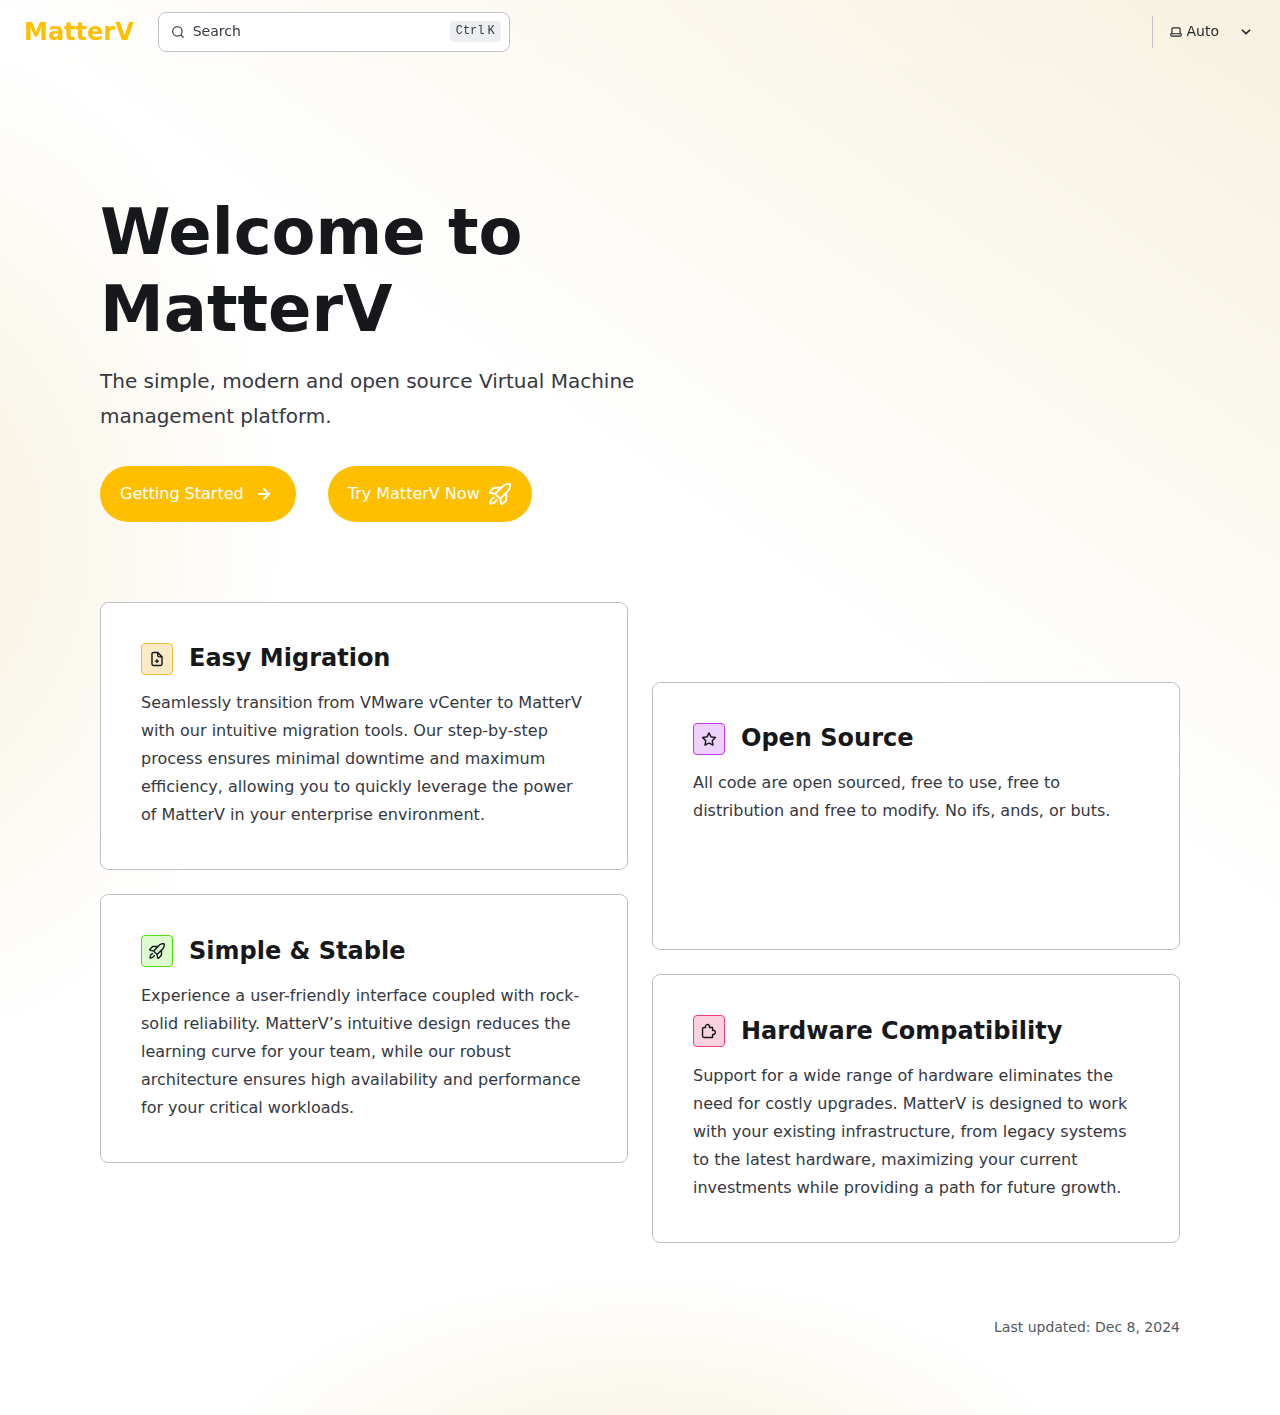
==== commit 140274ab: "update link" ====
--- a/index.html
+++ b/index.html
@@ -29,15 +29,15 @@
 			},
 		};
 	})();
-</script><template id="theme-icons"><svg aria-hidden="true" class="light astro-c6vsoqas" width="16" height="16" viewBox="0 0 24 24" fill="currentColor" style="--sl-icon-size: 1em;"><path d="M5 12a1 1 0 0 0-1-1H3a1 1 0 0 0 0 2h1a1 1 0 0 0 1-1Zm.64 5-.71.71a1 1 0 0 0 0 1.41 1 1 0 0 0 1.41 0l.71-.71A1 1 0 0 0 5.64 17ZM12 5a1 1 0 0 0 1-1V3a1 1 0 0 0-2 0v1a1 1 0 0 0 1 1Zm5.66 2.34a1 1 0 0 0 .7-.29l.71-.71a1 1 0 1 0-1.41-1.41l-.66.71a1 1 0 0 0 0 1.41 1 1 0 0 0 .66.29Zm-12-.29a1 1 0 0 0 1.41 0 1 1 0 0 0 0-1.41l-.71-.71a1.004 1.004 0 1 0-1.43 1.41l.73.71ZM21 11h-1a1 1 0 0 0 0 2h1a1 1 0 0 0 0-2Zm-2.64 6A1 1 0 0 0 17 18.36l.71.71a1 1 0 0 0 1.41 0 1 1 0 0 0 0-1.41l-.76-.66ZM12 6.5a5.5 5.5 0 1 0 5.5 5.5A5.51 5.51 0 0 0 12 6.5Zm0 9a3.5 3.5 0 1 1 0-7 3.5 3.5 0 0 1 0 7Zm0 3.5a1 1 0 0 0-1 1v1a1 1 0 0 0 2 0v-1a1 1 0 0 0-1-1Z"/></svg> <svg aria-hidden="true" class="dark astro-c6vsoqas" width="16" height="16" viewBox="0 0 24 24" fill="currentColor" style="--sl-icon-size: 1em;"><path d="M21.64 13a1 1 0 0 0-1.05-.14 8.049 8.049 0 0 1-3.37.73 8.15 8.15 0 0 1-8.14-8.1 8.59 8.59 0 0 1 .25-2A1 1 0 0 0 8 2.36a10.14 10.14 0 1 0 14 11.69 1 1 0 0 0-.36-1.05Zm-9.5 6.69A8.14 8.14 0 0 1 7.08 5.22v.27a10.15 10.15 0 0 0 10.14 10.14 9.784 9.784 0 0 0 2.1-.22 8.11 8.11 0 0 1-7.18 4.32v-.04Z"/></svg> <svg aria-hidden="true" class="auto astro-c6vsoqas" width="16" height="16" viewBox="0 0 24 24" fill="currentColor" style="--sl-icon-size: 1em;"><path d="M21 14h-1V7a3 3 0 0 0-3-3H7a3 3 0 0 0-3 3v7H3a1 1 0 0 0-1 1v2a3 3 0 0 0 3 3h14a3 3 0 0 0 3-3v-2a1 1 0 0 0-1-1ZM6 7a1 1 0 0 1 1-1h10a1 1 0 0 1 1 1v7H6V7Zm14 10a1 1 0 0 1-1 1H5a1 1 0 0 1-1-1v-1h16v1Z"/></svg> </template><link rel="stylesheet" href="/_astro/index.BDwxSCd8.css">
+</script><template id="theme-icons"><svg aria-hidden="true" class="light astro-c6vsoqas" width="16" height="16" viewBox="0 0 24 24" fill="currentColor" style="--sl-icon-size: 1em;"><path d="M5 12a1 1 0 0 0-1-1H3a1 1 0 0 0 0 2h1a1 1 0 0 0 1-1Zm.64 5-.71.71a1 1 0 0 0 0 1.41 1 1 0 0 0 1.41 0l.71-.71A1 1 0 0 0 5.64 17ZM12 5a1 1 0 0 0 1-1V3a1 1 0 0 0-2 0v1a1 1 0 0 0 1 1Zm5.66 2.34a1 1 0 0 0 .7-.29l.71-.71a1 1 0 1 0-1.41-1.41l-.66.71a1 1 0 0 0 0 1.41 1 1 0 0 0 .66.29Zm-12-.29a1 1 0 0 0 1.41 0 1 1 0 0 0 0-1.41l-.71-.71a1.004 1.004 0 1 0-1.43 1.41l.73.71ZM21 11h-1a1 1 0 0 0 0 2h1a1 1 0 0 0 0-2Zm-2.64 6A1 1 0 0 0 17 18.36l.71.71a1 1 0 0 0 1.41 0 1 1 0 0 0 0-1.41l-.76-.66ZM12 6.5a5.5 5.5 0 1 0 5.5 5.5A5.51 5.51 0 0 0 12 6.5Zm0 9a3.5 3.5 0 1 1 0-7 3.5 3.5 0 0 1 0 7Zm0 3.5a1 1 0 0 0-1 1v1a1 1 0 0 0 2 0v-1a1 1 0 0 0-1-1Z"/></svg> <svg aria-hidden="true" class="dark astro-c6vsoqas" width="16" height="16" viewBox="0 0 24 24" fill="currentColor" style="--sl-icon-size: 1em;"><path d="M21.64 13a1 1 0 0 0-1.05-.14 8.049 8.049 0 0 1-3.37.73 8.15 8.15 0 0 1-8.14-8.1 8.59 8.59 0 0 1 .25-2A1 1 0 0 0 8 2.36a10.14 10.14 0 1 0 14 11.69 1 1 0 0 0-.36-1.05Zm-9.5 6.69A8.14 8.14 0 0 1 7.08 5.22v.27a10.15 10.15 0 0 0 10.14 10.14 9.784 9.784 0 0 0 2.1-.22 8.11 8.11 0 0 1-7.18 4.32v-.04Z"/></svg> <svg aria-hidden="true" class="auto astro-c6vsoqas" width="16" height="16" viewBox="0 0 24 24" fill="currentColor" style="--sl-icon-size: 1em;"><path d="M21 14h-1V7a3 3 0 0 0-3-3H7a3 3 0 0 0-3 3v7H3a1 1 0 0 0-1 1v2a3 3 0 0 0 3 3h14a3 3 0 0 0 3-3v-2a1 1 0 0 0-1-1ZM6 7a1 1 0 0 1 1-1h10a1 1 0 0 1 1 1v7H6V7Zm14 10a1 1 0 0 1-1 1H5a1 1 0 0 1-1-1v-1h16v1Z"/></svg> </template><link rel="stylesheet" href="/assets/index.BDwxSCd8.css">
 <style>:root{--sl-badge-default-border: var(--sl-color-accent);--sl-badge-default-bg: var(--sl-color-accent-low);--sl-badge-default-text: #fff;--sl-badge-note-border: var(--sl-color-blue);--sl-badge-note-bg: var(--sl-color-blue-low);--sl-badge-note-text: #fff;--sl-badge-danger-border: var(--sl-color-red);--sl-badge-danger-bg: var(--sl-color-red-low);--sl-badge-danger-text: #fff;--sl-badge-success-border: var(--sl-color-green);--sl-badge-success-bg: var(--sl-color-green-low);--sl-badge-success-text: #fff;--sl-badge-caution-border: var(--sl-color-orange);--sl-badge-caution-bg: var(--sl-color-orange-low);--sl-badge-caution-text: #fff;--sl-badge-tip-border: var(--sl-color-purple);--sl-badge-tip-bg: var(--sl-color-purple-low);--sl-badge-tip-text: #fff}[data-theme=light]:root{--sl-badge-default-bg: var(--sl-color-accent-high);--sl-badge-note-bg: var(--sl-color-blue-high);--sl-badge-danger-bg: var(--sl-color-red-high);--sl-badge-success-bg: var(--sl-color-green-high);--sl-badge-caution-bg: var(--sl-color-orange-high);--sl-badge-tip-bg: var(--sl-color-purple-high)}.sl-badge:where(.astro-avdet4wd){display:inline-block;border:1px solid var(--sl-color-border-badge);border-radius:.25rem;font-family:var(--sl-font-system-mono);line-height:normal;color:var(--sl-color-text-badge);background-color:var(--sl-color-bg-badge);overflow-wrap:anywhere}.sidebar-content .sl-badge:where(.astro-avdet4wd){line-height:1;font-size:var(--sl-text-xs);padding:.125rem .375rem}.sidebar-content a[aria-current=page]>.sl-badge:where(.astro-avdet4wd){--sl-color-bg-badge: transparent;--sl-color-border-badge: currentColor;color:inherit}.default:where(.astro-avdet4wd){--sl-color-bg-badge: var(--sl-badge-default-bg);--sl-color-border-badge: var(--sl-badge-default-border);--sl-color-text-badge: var(--sl-badge-default-text)}.note:where(.astro-avdet4wd){--sl-color-bg-badge: var(--sl-badge-note-bg);--sl-color-border-badge: var(--sl-badge-note-border);--sl-color-text-badge: var(--sl-badge-note-text)}.danger:where(.astro-avdet4wd){--sl-color-bg-badge: var(--sl-badge-danger-bg);--sl-color-border-badge: var(--sl-badge-danger-border);--sl-color-text-badge: var(--sl-badge-danger-text)}.success:where(.astro-avdet4wd){--sl-color-bg-badge: var(--sl-badge-success-bg);--sl-color-border-badge: var(--sl-badge-success-border);--sl-color-text-badge: var(--sl-badge-success-text)}.tip:where(.astro-avdet4wd){--sl-color-bg-badge: var(--sl-badge-tip-bg);--sl-color-border-badge: var(--sl-badge-tip-border);--sl-color-text-badge: var(--sl-badge-tip-text)}.caution:where(.astro-avdet4wd){--sl-color-bg-badge: var(--sl-badge-caution-bg);--sl-color-border-badge: var(--sl-badge-caution-border);--sl-color-text-badge: var(--sl-badge-caution-text)}.small:where(.astro-avdet4wd){font-size:var(--sl-text-xs);padding:.125rem .25rem}.medium:where(.astro-avdet4wd){font-size:var(--sl-text-sm);padding:.175rem .35rem}.large:where(.astro-avdet4wd){font-size:var(--sl-text-base);padding:.225rem .45rem}.sl-markdown-content :is(h1,h2,h3,h4,h5,h6) .sl-badge:where(.astro-avdet4wd){vertical-align:middle}
 .card-grid:where(.astro-zntqmydn){display:grid;gap:1rem}.card-grid:where(.astro-zntqmydn)>*{margin-top:0!important}@media (min-width: 50rem){.card-grid:where(.astro-zntqmydn){grid-template-columns:1fr 1fr;gap:1.5rem}.stagger:where(.astro-zntqmydn){--stagger-height: 5rem;padding-bottom:var(--stagger-height)}.stagger:where(.astro-zntqmydn)>*:nth-child(2n){transform:translateY(var(--stagger-height))}}
 .card:where(.astro-v5tidmuc){--sl-card-border: var(--sl-color-purple);--sl-card-bg: var(--sl-color-purple-low);border:1px solid var(--sl-color-gray-5);background-color:var(--sl-color-black);padding:clamp(1rem,calc(.125rem + 3vw),2.5rem);flex-direction:column;gap:clamp(.5rem,calc(.125rem + 1vw),1rem)}.card:where(.astro-v5tidmuc):nth-child(4n+1){--sl-card-border: var(--sl-color-orange);--sl-card-bg: var(--sl-color-orange-low)}.card:where(.astro-v5tidmuc):nth-child(4n+3){--sl-card-border: var(--sl-color-green);--sl-card-bg: var(--sl-color-green-low)}.card:where(.astro-v5tidmuc):nth-child(4n+4){--sl-card-border: var(--sl-color-red);--sl-card-bg: var(--sl-color-red-low)}.card:where(.astro-v5tidmuc):nth-child(4n+5){--sl-card-border: var(--sl-color-blue);--sl-card-bg: var(--sl-color-blue-low)}.title:where(.astro-v5tidmuc){font-weight:600;font-size:var(--sl-text-h4);color:var(--sl-color-white);line-height:var(--sl-line-height-headings);gap:1rem;align-items:center}.card:where(.astro-v5tidmuc) .icon:where(.astro-v5tidmuc){border:1px solid var(--sl-card-border);background-color:var(--sl-card-bg);padding:.2em;border-radius:.25rem}.card:where(.astro-v5tidmuc) .body:where(.astro-v5tidmuc){margin:0;font-size:clamp(var(--sl-text-sm),calc(.5rem + 1vw),var(--sl-text-body))}
 svg:where(.astro-c6vsoqas){color:var(--sl-icon-color);font-size:var(--sl-icon-size, 1em);width:1em;height:1em}
 starlight-tabs:where(.astro-esqgolmp){display:block}.tablist-wrapper:where(.astro-esqgolmp){overflow-x:auto}:where(.astro-esqgolmp)[role=tablist]{display:flex;list-style:none;border-bottom:2px solid var(--sl-color-gray-5);padding:0}.tab:where(.astro-esqgolmp){margin-bottom:-2px}.tab:where(.astro-esqgolmp)>:where(.astro-esqgolmp)[role=tab]{display:flex;align-items:center;gap:.5rem;padding:0 1.25rem;text-decoration:none;border-bottom:2px solid var(--sl-color-gray-5);color:var(--sl-color-gray-3);outline-offset:var(--sl-outline-offset-inside);overflow-wrap:initial}.tab:where(.astro-esqgolmp) :where(.astro-esqgolmp)[role=tab][aria-selected=true]{color:var(--sl-color-white);border-color:var(--sl-color-text-accent);font-weight:600}.tablist-wrapper:where(.astro-esqgolmp)~[role=tabpanel]{margin-top:1rem}
 .sl-steps{--bullet-size: calc(var(--sl-line-height) * 1rem);--bullet-margin: .375rem;list-style:none;counter-reset:steps-counter var(--sl-steps-start, 0);padding-inline-start:0}.sl-steps>li{counter-increment:steps-counter;position:relative;padding-inline-start:calc(var(--bullet-size) + 1rem);padding-bottom:1px;min-height:calc(var(--bullet-size) + var(--bullet-margin))}.sl-steps>li+li{margin-top:0}.sl-steps>li:before{content:counter(steps-counter);position:absolute;top:0;inset-inline-start:0;width:var(--bullet-size);height:var(--bullet-size);line-height:var(--bullet-size);font-size:var(--sl-text-xs);font-weight:600;text-align:center;color:var(--sl-color-white);background-color:var(--sl-color-gray-6);border-radius:99rem;box-shadow:inset 0 0 0 1px var(--sl-color-gray-5)}.sl-steps>li:not(:last-of-type):after{--guide-width: 1px;content:"";position:absolute;top:calc(var(--bullet-size) + var(--bullet-margin));bottom:var(--bullet-margin);inset-inline-start:calc((var(--bullet-size) - var(--guide-width)) / 2);width:var(--guide-width);background-color:var(--sl-color-hairline-light)}.sl-steps>li>:first-child{--lh: calc(1em * var(--sl-line-height));--shift-y: calc(.5 * (var(--bullet-size) - var(--lh)));transform:translateY(var(--shift-y));margin-bottom:var(--shift-y)}.sl-steps>li>:first-child:where(h1,h2,h3,h4,h5,h6){--lh: calc(1em * var(--sl-line-height-headings))}@supports (--prop: 1lh){.sl-steps>li>:first-child{--lh: 1lh}}
-</style><script type="module" src="/_astro/hoisted.CpXz4wRw.js"></script>
-<script type="module" src="/_astro/page.7qqag-5g.js"></script><script src="/_astro/Tabs.astro_astro_type_script_index_0_lang.CCIyraCc.js" type="module"></script></head> <body class="astro-bguv2lll"> <a href="#_top" class="astro-7q3lir66">Skip to content</a>  <div class="page sl-flex astro-vrdttmbt"> <header class="header astro-vrdttmbt"><div class="header sl-flex astro-kmkmnagf"> <div class="title-wrapper sl-flex astro-kmkmnagf"> <a href="/" class="site-title sl-flex astro-m46x6ez3">  <span class="astro-m46x6ez3"> MatterV </span> </a>  </div> <div class="sl-flex astro-kmkmnagf"> <site-search data-translations="{&#34;placeholder&#34;:&#34;Search&#34;}" class="astro-v37mnknz"> <button data-open-modal disabled aria-label="Search" aria-keyshortcuts="Control+K" class="astro-v37mnknz"> <svg aria-hidden="true" class="astro-v37mnknz astro-c6vsoqas" width="16" height="16" viewBox="0 0 24 24" fill="currentColor" style="--sl-icon-size: 1em;"><path d="M21.71 20.29 18 16.61A9 9 0 1 0 16.61 18l3.68 3.68a.999.999 0 0 0 1.42 0 1 1 0 0 0 0-1.39ZM11 18a7 7 0 1 1 0-14 7 7 0 0 1 0 14Z"/></svg>  <span class="sl-hidden md:sl-block astro-v37mnknz" aria-hidden="true">Search</span> <kbd class="sl-hidden md:sl-flex astro-v37mnknz" style="display: none;"> <kbd class="astro-v37mnknz">Ctrl</kbd><kbd class="astro-v37mnknz">K</kbd> </kbd> </button> <dialog style="padding:0" aria-label="Search" class="astro-v37mnknz"> <div class="dialog-frame sl-flex astro-v37mnknz">  <button data-close-modal class="sl-flex md:sl-hidden astro-v37mnknz"> Cancel </button> <div class="search-container astro-v37mnknz"> <div id="starlight__search" class="astro-v37mnknz"></div> </div> </div> </dialog> </site-search>  <script>
+</style><script type="module" src="/assets/hoisted.BNtPkGAb.js"></script>
+<script type="module" src="/assets/page.7qqag-5g.js"></script><script src="/assets/Tabs.astro_astro_type_script_index_0_lang.CCIyraCc.js" type="module"></script></head> <body class="astro-bguv2lll"> <a href="#_top" class="astro-7q3lir66">Skip to content</a>  <div class="page sl-flex astro-vrdttmbt"> <header class="header astro-vrdttmbt"><div class="header sl-flex astro-kmkmnagf"> <div class="title-wrapper sl-flex astro-kmkmnagf"> <a href="/" class="site-title sl-flex astro-m46x6ez3">  <span class="astro-m46x6ez3"> MatterV </span> </a>  </div> <div class="sl-flex astro-kmkmnagf"> <site-search data-translations="{&#34;placeholder&#34;:&#34;Search&#34;}" class="astro-v37mnknz"> <button data-open-modal disabled aria-label="Search" aria-keyshortcuts="Control+K" class="astro-v37mnknz"> <svg aria-hidden="true" class="astro-v37mnknz astro-c6vsoqas" width="16" height="16" viewBox="0 0 24 24" fill="currentColor" style="--sl-icon-size: 1em;"><path d="M21.71 20.29 18 16.61A9 9 0 1 0 16.61 18l3.68 3.68a.999.999 0 0 0 1.42 0 1 1 0 0 0 0-1.39ZM11 18a7 7 0 1 1 0-14 7 7 0 0 1 0 14Z"/></svg>  <span class="sl-hidden md:sl-block astro-v37mnknz" aria-hidden="true">Search</span> <kbd class="sl-hidden md:sl-flex astro-v37mnknz" style="display: none;"> <kbd class="astro-v37mnknz">Ctrl</kbd><kbd class="astro-v37mnknz">K</kbd> </kbd> </button> <dialog style="padding:0" aria-label="Search" class="astro-v37mnknz"> <div class="dialog-frame sl-flex astro-v37mnknz">  <button data-close-modal class="sl-flex md:sl-hidden astro-v37mnknz"> Cancel </button> <div class="search-container astro-v37mnknz"> <div id="starlight__search" class="astro-v37mnknz"></div> </div> </div> </dialog> </site-search>  <script>
 	(() => {
 		const openBtn = document.querySelector('button[data-open-modal]');
 		const shortcut = openBtn?.querySelector('kbd');
@@ -60,4 +60,4 @@
 performance for your critical workloads.</p></div> </article> <article class="card sl-flex astro-v5tidmuc"> <p class="title sl-flex astro-v5tidmuc"> <svg aria-hidden="true" class="icon astro-v5tidmuc astro-c6vsoqas" width="16" height="16" viewBox="0 0 24 24" fill="currentColor" style="--sl-icon-size: 1.333em;"><path d="M17 22H5a3 3 0 0 1-3-3V9a3 3 0 0 1 3-3h1a4 4 0 0 1 7.3-2.18c.448.64.692 1.4.7 2.18h3a1 1 0 0 1 1 1v3a4 4 0 0 1 2.18 7.3A3.86 3.86 0 0 1 18 18v3a1 1 0 0 1-1 1ZM5 8a1 1 0 0 0-1 1v10a1 1 0 0 0 1 1h11v-3.18a1 1 0 0 1 1.33-.95 1.77 1.77 0 0 0 1.74-.23 2 2 0 0 0 .93-1.37 2 2 0 0 0-.48-1.59 1.89 1.89 0 0 0-2.17-.55 1 1 0 0 1-1.33-.95V8h-3.2a1 1 0 0 1-1-1.33 1.77 1.77 0 0 0-.23-1.74 1.939 1.939 0 0 0-3-.43A2 2 0 0 0 8 6c.002.23.046.456.13.67A1 1 0 0 1 7.18 8H5Z"/></svg>  <span class="astro-v5tidmuc">Hardware Compatibility</span> </p> <div class="body astro-v5tidmuc"><p>Support for a wide range of hardware eliminates the need for costly upgrades.
 MatterV is designed to work with your existing infrastructure,
 from legacy systems to the latest hardware,
-maximizing your current investments while providing a path for future growth.</p></div> </article> </div>  </div> <footer class="sl-flex astro-3yyafb3n"> <div class="meta sl-flex astro-3yyafb3n">  <p>Last updated: <time datetime="2024-12-03T02:07:11.000Z">Dec 3, 2024</time></p> </div> <div class="pagination-links astro-u2l5gyhi" dir="ltr">   </div>   </footer>  </div> </div>  </main> </div> </div>  </div> </div>  </body></html>+maximizing your current investments while providing a path for future growth.</p></div> </article> </div>  </div> <footer class="sl-flex astro-3yyafb3n"> <div class="meta sl-flex astro-3yyafb3n">  <p>Last updated: <time datetime="2024-12-08T02:34:49.000Z">Dec 8, 2024</time></p> </div> <div class="pagination-links astro-u2l5gyhi" dir="ltr">   </div>   </footer>  </div> </div>  </main> </div> </div>  </div> </div>  </body></html>--- a/assets/index.BDwxSCd8.css
+++ b/assets/index.BDwxSCd8.css
@@ -0,0 +1 @@
+:root,::backdrop{--sl-color-white: hsl(0, 0%, 100%);--sl-color-gray-1: hsl(224, 20%, 94%);--sl-color-gray-2: hsl(224, 6%, 77%);--sl-color-gray-3: hsl(224, 6%, 56%);--sl-color-gray-4: hsl(224, 7%, 36%);--sl-color-gray-5: hsl(224, 10%, 23%);--sl-color-gray-6: hsl(224, 14%, 16%);--sl-color-black: hsl(224, 10%, 10%);--sl-hue-orange: 41;--sl-color-orange-low: hsl(var(--sl-hue-orange), 39%, 22%);--sl-color-orange: hsl(var(--sl-hue-orange), 82%, 63%);--sl-color-orange-high: hsl(var(--sl-hue-orange), 82%, 87%);--sl-hue-green: 101;--sl-color-green-low: hsl(var(--sl-hue-green), 39%, 22%);--sl-color-green: hsl(var(--sl-hue-green), 82%, 63%);--sl-color-green-high: hsl(var(--sl-hue-green), 82%, 80%);--sl-hue-blue: 234;--sl-color-blue-low: hsl(var(--sl-hue-blue), 54%, 20%);--sl-color-blue: hsl(var(--sl-hue-blue), 100%, 60%);--sl-color-blue-high: hsl(var(--sl-hue-blue), 100%, 87%);--sl-hue-purple: 281;--sl-color-purple-low: hsl(var(--sl-hue-purple), 39%, 22%);--sl-color-purple: hsl(var(--sl-hue-purple), 82%, 63%);--sl-color-purple-high: hsl(var(--sl-hue-purple), 82%, 89%);--sl-hue-red: 339;--sl-color-red-low: hsl(var(--sl-hue-red), 39%, 22%);--sl-color-red: hsl(var(--sl-hue-red), 82%, 63%);--sl-color-red-high: hsl(var(--sl-hue-red), 82%, 87%);--sl-color-accent-low: hsl(224, 54%, 20%);--sl-color-accent: hsl(224, 100%, 60%);--sl-color-accent-high: hsl(224, 100%, 85%);--sl-color-text: var(--sl-color-gray-2);--sl-color-text-accent: var(--sl-color-accent-high);--sl-color-text-invert: var(--sl-color-accent-low);--sl-color-bg: var(--sl-color-black);--sl-color-bg-nav: var(--sl-color-gray-6);--sl-color-bg-sidebar: var(--sl-color-gray-6);--sl-color-bg-inline-code: var(--sl-color-gray-5);--sl-color-bg-accent: var(--sl-color-accent-high);--sl-color-hairline-light: var(--sl-color-gray-5);--sl-color-hairline: var(--sl-color-gray-6);--sl-color-hairline-shade: var(--sl-color-black);--sl-color-backdrop-overlay: hsla(223, 13%, 10%, .66);--sl-shadow-sm: 0px 1px 1px hsla(0, 0%, 0%, .12), 0px 2px 1px hsla(0, 0%, 0%, .24);--sl-shadow-md: 0px 8px 4px hsla(0, 0%, 0%, .08), 0px 5px 2px hsla(0, 0%, 0%, .08), 0px 3px 2px hsla(0, 0%, 0%, .12), 0px 1px 1px hsla(0, 0%, 0%, .15);--sl-shadow-lg: 0px 25px 7px hsla(0, 0%, 0%, .03), 0px 16px 6px hsla(0, 0%, 0%, .1), 0px 9px 5px hsla(223, 13%, 10%, .33), 0px 4px 4px hsla(0, 0%, 0%, .75), 0px 4px 2px hsla(0, 0%, 0%, .25);--sl-text-2xs: .75rem;--sl-text-xs: .8125rem;--sl-text-sm: .875rem;--sl-text-base: 1rem;--sl-text-lg: 1.125rem;--sl-text-xl: 1.25rem;--sl-text-2xl: 1.5rem;--sl-text-3xl: 1.8125rem;--sl-text-4xl: 2.1875rem;--sl-text-5xl: 2.625rem;--sl-text-6xl: 4rem;--sl-text-body: var(--sl-text-base);--sl-text-body-sm: var(--sl-text-xs);--sl-text-code: var(--sl-text-sm);--sl-text-code-sm: var(--sl-text-xs);--sl-text-h1: var(--sl-text-4xl);--sl-text-h2: var(--sl-text-3xl);--sl-text-h3: var(--sl-text-2xl);--sl-text-h4: var(--sl-text-xl);--sl-text-h5: var(--sl-text-lg);--sl-line-height: 1.75;--sl-line-height-headings: 1.2;--sl-font-system: ui-sans-serif, system-ui, -apple-system, BlinkMacSystemFont, "Segoe UI", Roboto, "Helvetica Neue", Arial, "Noto Sans", sans-serif, "Apple Color Emoji", "Segoe UI Emoji", "Segoe UI Symbol", "Noto Color Emoji";--sl-font-system-mono: ui-monospace, SFMono-Regular, Menlo, Monaco, Consolas, "Liberation Mono", "Courier New", monospace;--__sl-font: var(--sl-font, var(--sl-font-system)), var(--sl-font-system);--__sl-font-mono: var(--sl-font-mono, var(--sl-font-system-mono)), var(--sl-font-system-mono);--sl-nav-height: 3.5rem;--sl-nav-pad-x: 1rem;--sl-nav-pad-y: .75rem;--sl-mobile-toc-height: 3rem;--sl-sidebar-width: 18.75rem;--sl-sidebar-pad-x: 1rem;--sl-content-width: 45rem;--sl-content-pad-x: 1rem;--sl-menu-button-size: 2rem;--sl-nav-gap: var(--sl-content-pad-x);--sl-outline-offset-inside: -.1875rem;--sl-z-index-toc: 4;--sl-z-index-menu: 5;--sl-z-index-navbar: 10;--sl-z-index-skiplink: 20}:root[data-theme=light],[data-theme=light] ::backdrop{--sl-color-white: hsl(224, 10%, 10%);--sl-color-gray-1: hsl(224, 14%, 16%);--sl-color-gray-2: hsl(224, 10%, 23%);--sl-color-gray-3: hsl(224, 7%, 36%);--sl-color-gray-4: hsl(224, 6%, 56%);--sl-color-gray-5: hsl(224, 6%, 77%);--sl-color-gray-6: hsl(224, 20%, 94%);--sl-color-gray-7: hsl(224, 19%, 97%);--sl-color-black: hsl(0, 0%, 100%);--sl-color-orange-high: hsl(var(--sl-hue-orange), 80%, 25%);--sl-color-orange: hsl(var(--sl-hue-orange), 90%, 60%);--sl-color-orange-low: hsl(var(--sl-hue-orange), 90%, 88%);--sl-color-green-high: hsl(var(--sl-hue-green), 80%, 22%);--sl-color-green: hsl(var(--sl-hue-green), 90%, 46%);--sl-color-green-low: hsl(var(--sl-hue-green), 85%, 90%);--sl-color-blue-high: hsl(var(--sl-hue-blue), 80%, 30%);--sl-color-blue: hsl(var(--sl-hue-blue), 90%, 60%);--sl-color-blue-low: hsl(var(--sl-hue-blue), 88%, 90%);--sl-color-purple-high: hsl(var(--sl-hue-purple), 90%, 30%);--sl-color-purple: hsl(var(--sl-hue-purple), 90%, 60%);--sl-color-purple-low: hsl(var(--sl-hue-purple), 80%, 90%);--sl-color-red-high: hsl(var(--sl-hue-red), 80%, 30%);--sl-color-red: hsl(var(--sl-hue-red), 90%, 60%);--sl-color-red-low: hsl(var(--sl-hue-red), 80%, 90%);--sl-color-accent-high: hsl(234, 80%, 30%);--sl-color-accent: hsl(234, 90%, 60%);--sl-color-accent-low: hsl(234, 88%, 90%);--sl-color-text-accent: var(--sl-color-accent);--sl-color-text-invert: var(--sl-color-black);--sl-color-bg-nav: var(--sl-color-gray-7);--sl-color-bg-sidebar: var(--sl-color-bg);--sl-color-bg-inline-code: var(--sl-color-gray-6);--sl-color-bg-accent: var(--sl-color-accent);--sl-color-hairline-light: var(--sl-color-gray-6);--sl-color-hairline-shade: var(--sl-color-gray-6);--sl-color-backdrop-overlay: hsla(225, 9%, 36%, .66);--sl-shadow-sm: 0px 1px 1px hsla(0, 0%, 0%, .06), 0px 2px 1px hsla(0, 0%, 0%, .06);--sl-shadow-md: 0px 8px 4px hsla(0, 0%, 0%, .03), 0px 5px 2px hsla(0, 0%, 0%, .03), 0px 3px 2px hsla(0, 0%, 0%, .06), 0px 1px 1px hsla(0, 0%, 0%, .06);--sl-shadow-lg: 0px 25px 7px rgba(0, 0, 0, .01), 0px 16px 6px hsla(0, 0%, 0%, .03), 0px 9px 5px hsla(223, 13%, 10%, .08), 0px 4px 4px hsla(0, 0%, 0%, .16), 0px 4px 2px hsla(0, 0%, 0%, .04)}@media (min-width: 50em){:root{--sl-nav-height: 4rem;--sl-nav-pad-x: 1.5rem;--sl-text-h1: var(--sl-text-5xl);--sl-text-h2: var(--sl-text-4xl);--sl-text-h3: var(--sl-text-3xl);--sl-text-h4: var(--sl-text-2xl)}}@media (min-width: 72rem){:root{--sl-content-pad-x: 1.5rem;--sl-mobile-toc-height: 0rem}}*,*:before,*:after{box-sizing:border-box}*{margin:0}html{color-scheme:dark;accent-color:var(--sl-color-accent)}html[data-theme=light]{color-scheme:light}body{font-family:var(--__sl-font);line-height:var(--sl-line-height);-webkit-font-smoothing:antialiased;color:var(--sl-color-text);background-color:var(--sl-color-bg)}input,button,textarea,select{font:inherit}p,h1,h2,h3,h4,h5,h6,code{overflow-wrap:anywhere}code{font-family:var(--__sl-font-mono)}:root{--astro-code-color-text: var(--sl-color-white);--astro-code-color-background: var(--sl-color-gray-6);--astro-code-token-constant: var(--sl-color-blue-high);--astro-code-token-string: var(--sl-color-green-high);--astro-code-token-comment: var(--sl-color-gray-2);--astro-code-token-keyword: var(--sl-color-purple-high);--astro-code-token-parameter: var(--sl-color-red-high);--astro-code-token-function: var(--sl-color-red-high);--astro-code-token-string-expression: var(--sl-color-green-high);--astro-code-token-punctuation: var(--sl-color-gray-2);--astro-code-token-link: var(--sl-color-blue-high)}.sr-only{position:absolute;width:1px;height:1px;padding:0;margin:-1px;overflow:hidden;clip:rect(0,0,0,0);white-space:nowrap;border-width:0}.sl-hidden{display:none}.sl-flex{display:flex}.sl-block{display:block}@media (min-width: 50rem){.md\:sl-hidden{display:none}.md\:sl-flex{display:flex}.md\:sl-block{display:block}}@media (min-width: 72rem){.lg\:sl-hidden{display:none}.lg\:sl-flex{display:flex}.lg\:sl-block{display:block}}[data-theme=light] .light\:sl-hidden,[data-theme=dark] .dark\:sl-hidden{display:none}[dir=rtl] .rtl\:flip:not(:where([dir=rtl] [dir=ltr] *)){transform:scaleX(-1)}.sl-banner:where(.astro-laz2plt2){--__sl-banner-text: var(--sl-color-banner-text, var(--sl-color-text-invert));padding:var(--sl-nav-pad-y) var(--sl-nav-pad-x);background-color:var(--sl-color-banner-bg, var(--sl-color-bg-accent));color:var(--__sl-banner-text);line-height:var(--sl-line-height-headings);text-align:center;text-wrap:balance;box-shadow:var(--sl-shadow-sm)}.sl-banner:where(.astro-laz2plt2) a{color:var(--__sl-banner-text)}.content-panel:where(.astro-7nkwcw3z){padding:1.5rem var(--sl-content-pad-x)}.content-panel:where(.astro-7nkwcw3z)+.content-panel:where(.astro-7nkwcw3z){border-top:1px solid var(--sl-color-hairline)}.sl-container:where(.astro-7nkwcw3z){max-width:var(--sl-content-width)}.sl-container:where(.astro-7nkwcw3z)>*+*{margin-top:1.5rem}@media (min-width: 72rem){.sl-container:where(.astro-7nkwcw3z){margin-inline:var(--sl-content-margin-inline, auto)}}p:where(.astro-opzsrvew){border:1px solid var(--sl-color-orange);padding:.75em 1em;background-color:var(--sl-color-orange-low);color:var(--sl-color-orange-high);width:-moz-max-content;width:max-content;max-width:100%;align-items:center;gap:.75em;font-size:var(--sl-text-body-sm);line-height:var(--sl-line-height-headings)}a:where(.astro-eez2twj6){gap:.5rem;align-items:center;text-decoration:none;color:var(--sl-color-gray-3)}a:where(.astro-eez2twj6):hover{color:var(--sl-color-white)}.pagination-links:where(.astro-u2l5gyhi){display:grid;grid-template-columns:repeat(auto-fit,minmax(min(18rem,100%),1fr));gap:1rem}a:where(.astro-u2l5gyhi){display:flex;align-items:center;justify-content:flex-start;gap:.5rem;width:100%;flex-basis:calc(50% - .5rem);flex-grow:1;border:1px solid var(--sl-color-gray-5);border-radius:.5rem;padding:1rem;text-decoration:none;color:var(--sl-color-gray-2);box-shadow:var(--sl-shadow-md);overflow-wrap:anywhere}:where(.astro-u2l5gyhi)[rel=next]{justify-content:end;text-align:end;flex-direction:row-reverse}a:where(.astro-u2l5gyhi):hover{border-color:var(--sl-color-gray-2)}.link-title:where(.astro-u2l5gyhi){color:var(--sl-color-white);font-size:var(--sl-text-2xl);line-height:var(--sl-line-height-headings)}svg:where(.astro-u2l5gyhi){flex-shrink:0}footer:where(.astro-3yyafb3n){flex-direction:column;gap:1.5rem}.meta:where(.astro-3yyafb3n){gap:.75rem 3rem;justify-content:space-between;flex-wrap:wrap;margin-top:3rem;font-size:var(--sl-text-sm);color:var(--sl-color-gray-3)}.meta:where(.astro-3yyafb3n)>p:only-child{margin-inline-start:auto}.kudos:where(.astro-3yyafb3n){align-items:center;gap:.5em;margin:1.5rem auto;font-size:var(--sl-text-xs);text-decoration:none;color:var(--sl-color-gray-3)}.kudos:where(.astro-3yyafb3n) svg{color:var(--sl-color-orange)}.kudos:where(.astro-3yyafb3n):hover{color:var(--sl-color-white)}label:where(.astro-4yphtoen){--sl-label-icon-size: .875rem;--sl-caret-size: 1.25rem;--sl-inline-padding: .5rem;position:relative;display:flex;align-items:center;gap:.25rem;color:var(--sl-color-gray-1)}label:where(.astro-4yphtoen):hover{color:var(--sl-color-gray-2)}.icon:where(.astro-4yphtoen){position:absolute;top:50%;transform:translateY(-50%);pointer-events:none}.label-icon:where(.astro-4yphtoen){font-size:var(--sl-label-icon-size);inset-inline-start:0}.caret:where(.astro-4yphtoen){font-size:var(--sl-caret-size);inset-inline-end:0}select:where(.astro-4yphtoen){border:0;padding-block:.625rem;padding-inline:calc(var(--sl-label-icon-size) + var(--sl-inline-padding) + .25rem) calc(var(--sl-caret-size) + var(--sl-inline-padding) + .25rem);margin-inline:calc(var(--sl-inline-padding) * -1);width:calc(var(--sl-select-width) + var(--sl-inline-padding) * 2);background-color:transparent;text-overflow:ellipsis;color:inherit;cursor:pointer;-webkit-appearance:none;-moz-appearance:none;appearance:none}option:where(.astro-4yphtoen){background-color:var(--sl-color-bg-nav);color:var(--sl-color-gray-1)}@media (min-width: 50rem){select:where(.astro-4yphtoen){font-size:var(--sl-text-sm)}}.pagefind-ui__result.svelte-j9e30.svelte-j9e30{list-style-type:none;display:flex;align-items:flex-start;gap:min(calc(40px * var(--pagefind-ui-scale)),3%);padding:calc(30px * var(--pagefind-ui-scale)) 0 calc(40px * var(--pagefind-ui-scale));border-top:solid var(--pagefind-ui-border-width) var(--pagefind-ui-border)}.pagefind-ui__result.svelte-j9e30.svelte-j9e30:last-of-type{border-bottom:solid var(--pagefind-ui-border-width) var(--pagefind-ui-border)}.pagefind-ui__result-thumb.svelte-j9e30.svelte-j9e30{width:min(30%,calc((30% - (100px * var(--pagefind-ui-scale))) * 100000));max-width:calc(120px * var(--pagefind-ui-scale));margin-top:calc(10px * var(--pagefind-ui-scale));aspect-ratio:var(--pagefind-ui-image-box-ratio);position:relative}.pagefind-ui__result-image.svelte-j9e30.svelte-j9e30{display:block;position:absolute;left:50%;transform:translate(-50%);font-size:0;width:auto;height:auto;max-width:100%;max-height:100%;border-radius:var(--pagefind-ui-image-border-radius)}.pagefind-ui__result-inner.svelte-j9e30.svelte-j9e30{flex:1;display:flex;flex-direction:column;align-items:flex-start;margin-top:calc(10px * var(--pagefind-ui-scale))}.pagefind-ui__result-title.svelte-j9e30.svelte-j9e30{display:inline-block;font-weight:700;font-size:calc(21px * var(--pagefind-ui-scale));margin-top:0;margin-bottom:0}.pagefind-ui__result-title.svelte-j9e30 .pagefind-ui__result-link.svelte-j9e30{color:var(--pagefind-ui-text);text-decoration:none}.pagefind-ui__result-title.svelte-j9e30 .pagefind-ui__result-link.svelte-j9e30:hover{text-decoration:underline}.pagefind-ui__result-excerpt.svelte-j9e30.svelte-j9e30{display:inline-block;font-weight:400;font-size:calc(16px * var(--pagefind-ui-scale));margin-top:calc(4px * var(--pagefind-ui-scale));margin-bottom:0;min-width:calc(250px * var(--pagefind-ui-scale))}.pagefind-ui__loading.svelte-j9e30.svelte-j9e30{color:var(--pagefind-ui-text);background-color:var(--pagefind-ui-text);border-radius:var(--pagefind-ui-border-radius);opacity:.1;pointer-events:none}.pagefind-ui__result-tags.svelte-j9e30.svelte-j9e30{list-style-type:none;padding:0;display:flex;gap:calc(20px * var(--pagefind-ui-scale));flex-wrap:wrap;margin-top:calc(20px * var(--pagefind-ui-scale))}.pagefind-ui__result-tag.svelte-j9e30.svelte-j9e30{padding:calc(4px * var(--pagefind-ui-scale)) calc(8px * var(--pagefind-ui-scale));font-size:calc(14px * var(--pagefind-ui-scale));border-radius:var(--pagefind-ui-border-radius);background-color:var(--pagefind-ui-tag)}.pagefind-ui__result.svelte-4xnkmf.svelte-4xnkmf{list-style-type:none;display:flex;align-items:flex-start;gap:min(calc(40px * var(--pagefind-ui-scale)),3%);padding:calc(30px * var(--pagefind-ui-scale)) 0 calc(40px * var(--pagefind-ui-scale));border-top:solid var(--pagefind-ui-border-width) var(--pagefind-ui-border)}.pagefind-ui__result.svelte-4xnkmf.svelte-4xnkmf:last-of-type{border-bottom:solid var(--pagefind-ui-border-width) var(--pagefind-ui-border)}.pagefind-ui__result-nested.svelte-4xnkmf.svelte-4xnkmf{display:flex;flex-direction:column;padding-left:calc(20px * var(--pagefind-ui-scale))}.pagefind-ui__result-nested.svelte-4xnkmf.svelte-4xnkmf:first-of-type{padding-top:calc(10px * var(--pagefind-ui-scale))}.pagefind-ui__result-nested.svelte-4xnkmf .pagefind-ui__result-link.svelte-4xnkmf{font-size:.9em;position:relative}.pagefind-ui__result-nested.svelte-4xnkmf .pagefind-ui__result-link.svelte-4xnkmf:before{content:"⤷ ";position:absolute;top:0;right:calc(100% + .1em)}.pagefind-ui__result-thumb.svelte-4xnkmf.svelte-4xnkmf{width:min(30%,calc((30% - (100px * var(--pagefind-ui-scale))) * 100000));max-width:calc(120px * var(--pagefind-ui-scale));margin-top:calc(10px * var(--pagefind-ui-scale));aspect-ratio:var(--pagefind-ui-image-box-ratio);position:relative}.pagefind-ui__result-image.svelte-4xnkmf.svelte-4xnkmf{display:block;position:absolute;left:50%;transform:translate(-50%);font-size:0;width:auto;height:auto;max-width:100%;max-height:100%;border-radius:var(--pagefind-ui-image-border-radius)}.pagefind-ui__result-inner.svelte-4xnkmf.svelte-4xnkmf{flex:1;display:flex;flex-direction:column;align-items:flex-start;margin-top:calc(10px * var(--pagefind-ui-scale))}.pagefind-ui__result-title.svelte-4xnkmf.svelte-4xnkmf{display:inline-block;font-weight:700;font-size:calc(21px * var(--pagefind-ui-scale));margin-top:0;margin-bottom:0}.pagefind-ui__result-title.svelte-4xnkmf .pagefind-ui__result-link.svelte-4xnkmf{color:var(--pagefind-ui-text);text-decoration:none}.pagefind-ui__result-title.svelte-4xnkmf .pagefind-ui__result-link.svelte-4xnkmf:hover{text-decoration:underline}.pagefind-ui__result-excerpt.svelte-4xnkmf.svelte-4xnkmf{display:inline-block;font-weight:400;font-size:calc(16px * var(--pagefind-ui-scale));margin-top:calc(4px * var(--pagefind-ui-scale));margin-bottom:0;min-width:calc(250px * var(--pagefind-ui-scale))}.pagefind-ui__loading.svelte-4xnkmf.svelte-4xnkmf{color:var(--pagefind-ui-text);background-color:var(--pagefind-ui-text);border-radius:var(--pagefind-ui-border-radius);opacity:.1;pointer-events:none}.pagefind-ui__result-tags.svelte-4xnkmf.svelte-4xnkmf{list-style-type:none;padding:0;display:flex;gap:calc(20px * var(--pagefind-ui-scale));flex-wrap:wrap;margin-top:calc(20px * var(--pagefind-ui-scale))}.pagefind-ui__result-tag.svelte-4xnkmf.svelte-4xnkmf{padding:calc(4px * var(--pagefind-ui-scale)) calc(8px * var(--pagefind-ui-scale));font-size:calc(14px * var(--pagefind-ui-scale));border-radius:var(--pagefind-ui-border-radius);background-color:var(--pagefind-ui-tag)}legend.svelte-1v2r7ls.svelte-1v2r7ls{position:absolute;clip:rect(0 0 0 0)}.pagefind-ui__filter-panel.svelte-1v2r7ls.svelte-1v2r7ls{min-width:min(calc(260px * var(--pagefind-ui-scale)),100%);flex:1;display:flex;flex-direction:column;margin-top:calc(20px * var(--pagefind-ui-scale))}.pagefind-ui__filter-group.svelte-1v2r7ls.svelte-1v2r7ls{border:0;padding:0}.pagefind-ui__filter-block.svelte-1v2r7ls.svelte-1v2r7ls{padding:0;display:block;border-bottom:solid calc(2px * var(--pagefind-ui-scale)) var(--pagefind-ui-border);padding:calc(20px * var(--pagefind-ui-scale)) 0}.pagefind-ui__filter-name.svelte-1v2r7ls.svelte-1v2r7ls{font-size:calc(16px * var(--pagefind-ui-scale));position:relative;display:flex;align-items:center;list-style:none;font-weight:700;cursor:pointer;height:calc(24px * var(--pagefind-ui-scale))}.pagefind-ui__filter-name.svelte-1v2r7ls.svelte-1v2r7ls::-webkit-details-marker{display:none}.pagefind-ui__filter-name.svelte-1v2r7ls.svelte-1v2r7ls:after{position:absolute;content:"";right:calc(6px * var(--pagefind-ui-scale));top:50%;width:calc(8px * var(--pagefind-ui-scale));height:calc(8px * var(--pagefind-ui-scale));border:solid calc(2px * var(--pagefind-ui-scale)) currentColor;border-right:0;border-top:0;transform:translateY(-70%) rotate(-45deg)}.pagefind-ui__filter-block[open].svelte-1v2r7ls .pagefind-ui__filter-name.svelte-1v2r7ls:after{transform:translateY(-70%) rotate(-225deg)}.pagefind-ui__filter-group.svelte-1v2r7ls.svelte-1v2r7ls{display:flex;flex-direction:column;gap:calc(20px * var(--pagefind-ui-scale));padding-top:calc(30px * var(--pagefind-ui-scale))}.pagefind-ui__filter-value.svelte-1v2r7ls.svelte-1v2r7ls{position:relative;display:flex;align-items:center;gap:calc(8px * var(--pagefind-ui-scale))}.pagefind-ui__filter-value.svelte-1v2r7ls.svelte-1v2r7ls:before{position:absolute;content:"";top:50%;left:calc(8px * var(--pagefind-ui-scale));width:0px;height:0px;border:solid 1px #fff;opacity:0;transform:translate(calc(4.5px * var(--pagefind-ui-scale) * -1),calc(.8px * var(--pagefind-ui-scale))) skew(-5deg) rotate(-45deg);transform-origin:top left;border-top:0;border-right:0;pointer-events:none}.pagefind-ui__filter-value.pagefind-ui__filter-value--checked.svelte-1v2r7ls.svelte-1v2r7ls:before{opacity:1;width:calc(9px * var(--pagefind-ui-scale));height:calc(4px * var(--pagefind-ui-scale));transition:width .1s ease-out .1s,height .1s ease-in}.pagefind-ui__filter-checkbox.svelte-1v2r7ls.svelte-1v2r7ls{margin:0;width:calc(16px * var(--pagefind-ui-scale));height:calc(16px * var(--pagefind-ui-scale));border:solid 1px var(--pagefind-ui-border);-moz-appearance:none;appearance:none;-webkit-appearance:none;border-radius:calc(var(--pagefind-ui-border-radius) / 2);background-color:var(--pagefind-ui-background);cursor:pointer}.pagefind-ui__filter-checkbox.svelte-1v2r7ls.svelte-1v2r7ls:checked{background-color:var(--pagefind-ui-primary);border:solid 1px var(--pagefind-ui-primary)}.pagefind-ui__filter-label.svelte-1v2r7ls.svelte-1v2r7ls{cursor:pointer;font-size:calc(16px * var(--pagefind-ui-scale));font-weight:400}.pagefind-ui--reset *:where(:not(html,iframe,canvas,img,svg,video):not(svg *,symbol *)){all:unset;display:revert;outline:revert}.pagefind-ui--reset *,.pagefind-ui--reset *:before,.pagefind-ui--reset *:after{box-sizing:border-box}.pagefind-ui--reset a,.pagefind-ui--reset button{cursor:revert}.pagefind-ui--reset ol,.pagefind-ui--reset ul,.pagefind-ui--reset menu{list-style:none}.pagefind-ui--reset img{max-width:100%}.pagefind-ui--reset table{border-collapse:collapse}.pagefind-ui--reset input,.pagefind-ui--reset textarea{-webkit-user-select:auto}.pagefind-ui--reset textarea{white-space:revert}.pagefind-ui--reset meter{-webkit-appearance:revert;-moz-appearance:revert;appearance:revert}.pagefind-ui--reset ::-moz-placeholder{color:unset}.pagefind-ui--reset ::placeholder{color:unset}.pagefind-ui--reset :where([hidden]){display:none}.pagefind-ui--reset :where([contenteditable]:not([contenteditable=false])){-moz-user-modify:read-write;-webkit-user-modify:read-write;overflow-wrap:break-word;-webkit-line-break:after-white-space;-webkit-user-select:auto}.pagefind-ui--reset :where([draggable=true]){-webkit-user-drag:element}.pagefind-ui--reset mark{all:revert}:root{--pagefind-ui-scale:.8;--pagefind-ui-primary:#393939;--pagefind-ui-text:#393939;--pagefind-ui-background:#ffffff;--pagefind-ui-border:#eeeeee;--pagefind-ui-tag:#eeeeee;--pagefind-ui-border-width:2px;--pagefind-ui-border-radius:8px;--pagefind-ui-image-border-radius:8px;--pagefind-ui-image-box-ratio:3 / 2;--pagefind-ui-font:system, -apple-system, "BlinkMacSystemFont", ".SFNSText-Regular", "San Francisco", "Roboto", "Segoe UI", "Helvetica Neue", "Lucida Grande", "Ubuntu", "arial", sans-serif}.pagefind-ui.svelte-e9gkc3{width:100%;color:var(--pagefind-ui-text);font-family:var(--pagefind-ui-font)}.pagefind-ui__hidden.svelte-e9gkc3{display:none!important}.pagefind-ui__suppressed.svelte-e9gkc3{opacity:0;pointer-events:none}.pagefind-ui__form.svelte-e9gkc3{position:relative}.pagefind-ui__form.svelte-e9gkc3:before{background-color:var(--pagefind-ui-text);width:calc(18px * var(--pagefind-ui-scale));height:calc(18px * var(--pagefind-ui-scale));top:calc(23px * var(--pagefind-ui-scale));left:calc(20px * var(--pagefind-ui-scale));content:"";position:absolute;display:block;opacity:.7;-webkit-mask-image:url("data:image/svg+xml,%3Csvg width='18' height='18' viewBox='0 0 18 18' fill='none' xmlns='http://www.w3.org/2000/svg'%3E%3Cpath d='M12.7549 11.255H11.9649L11.6849 10.985C12.6649 9.845 13.2549 8.365 13.2549 6.755C13.2549 3.165 10.3449 0.255005 6.75488 0.255005C3.16488 0.255005 0.254883 3.165 0.254883 6.755C0.254883 10.345 3.16488 13.255 6.75488 13.255C8.36488 13.255 9.84488 12.665 10.9849 11.685L11.2549 11.965V12.755L16.2549 17.745L17.7449 16.255L12.7549 11.255ZM6.75488 11.255C4.26488 11.255 2.25488 9.245 2.25488 6.755C2.25488 4.26501 4.26488 2.255 6.75488 2.255C9.24488 2.255 11.2549 4.26501 11.2549 6.755C11.2549 9.245 9.24488 11.255 6.75488 11.255Z' fill='%23000000'/%3E%3C/svg%3E%0A");mask-image:url("data:image/svg+xml,%3Csvg width='18' height='18' viewBox='0 0 18 18' fill='none' xmlns='http://www.w3.org/2000/svg'%3E%3Cpath d='M12.7549 11.255H11.9649L11.6849 10.985C12.6649 9.845 13.2549 8.365 13.2549 6.755C13.2549 3.165 10.3449 0.255005 6.75488 0.255005C3.16488 0.255005 0.254883 3.165 0.254883 6.755C0.254883 10.345 3.16488 13.255 6.75488 13.255C8.36488 13.255 9.84488 12.665 10.9849 11.685L11.2549 11.965V12.755L16.2549 17.745L17.7449 16.255L12.7549 11.255ZM6.75488 11.255C4.26488 11.255 2.25488 9.245 2.25488 6.755C2.25488 4.26501 4.26488 2.255 6.75488 2.255C9.24488 2.255 11.2549 4.26501 11.2549 6.755C11.2549 9.245 9.24488 11.255 6.75488 11.255Z' fill='%23000000'/%3E%3C/svg%3E%0A");-webkit-mask-size:100%;mask-size:100%;z-index:9;pointer-events:none}.pagefind-ui__search-input.svelte-e9gkc3{height:calc(64px * var(--pagefind-ui-scale));padding:0 calc(70px * var(--pagefind-ui-scale)) 0 calc(54px * var(--pagefind-ui-scale));background-color:var(--pagefind-ui-background);border:var(--pagefind-ui-border-width) solid var(--pagefind-ui-border);border-radius:var(--pagefind-ui-border-radius);font-size:calc(21px * var(--pagefind-ui-scale));position:relative;-moz-appearance:none;appearance:none;-webkit-appearance:none;display:flex;width:100%;box-sizing:border-box;font-weight:700}.pagefind-ui__search-input.svelte-e9gkc3::-moz-placeholder{opacity:.2}.pagefind-ui__search-input.svelte-e9gkc3::placeholder{opacity:.2}.pagefind-ui__search-clear.svelte-e9gkc3{position:absolute;top:calc(3px * var(--pagefind-ui-scale));right:calc(3px * var(--pagefind-ui-scale));height:calc(58px * var(--pagefind-ui-scale));padding:0 calc(15px * var(--pagefind-ui-scale)) 0 calc(2px * var(--pagefind-ui-scale));color:var(--pagefind-ui-text);font-size:calc(14px * var(--pagefind-ui-scale));cursor:pointer;background-color:var(--pagefind-ui-background);border-radius:var(--pagefind-ui-border-radius)}.pagefind-ui__drawer.svelte-e9gkc3{gap:calc(60px * var(--pagefind-ui-scale));display:flex;flex-direction:row;flex-wrap:wrap}.pagefind-ui__results-area.svelte-e9gkc3{min-width:min(calc(400px * var(--pagefind-ui-scale)),100%);flex:1000;margin-top:calc(20px * var(--pagefind-ui-scale))}.pagefind-ui__results.svelte-e9gkc3{padding:0}.pagefind-ui__message.svelte-e9gkc3{box-sizing:content-box;font-size:calc(16px * var(--pagefind-ui-scale));height:calc(24px * var(--pagefind-ui-scale));padding:calc(20px * var(--pagefind-ui-scale)) 0;display:flex;align-items:center;font-weight:700;margin-top:0}.pagefind-ui__button.svelte-e9gkc3{margin-top:calc(40px * var(--pagefind-ui-scale));border:var(--pagefind-ui-border-width) solid var(--pagefind-ui-border);border-radius:var(--pagefind-ui-border-radius);height:calc(48px * var(--pagefind-ui-scale));padding:0 calc(12px * var(--pagefind-ui-scale));font-size:calc(16px * var(--pagefind-ui-scale));color:var(--pagefind-ui-primary);background:var(--pagefind-ui-background);width:100%;text-align:center;font-weight:700;cursor:pointer}.pagefind-ui__button.svelte-e9gkc3:hover{border-color:var(--pagefind-ui-primary);color:var(--pagefind-ui-primary);background:var(--pagefind-ui-background)}[data-search-modal-open]{overflow:hidden}#starlight__search{--sl-search-result-spacing: calc(1.25rem * var(--pagefind-ui-scale));--sl-search-result-pad-inline-start: calc(3.75rem * var(--pagefind-ui-scale));--sl-search-result-pad-inline-end: calc(1.25rem * var(--pagefind-ui-scale));--sl-search-result-pad-block: calc(.9375rem * var(--pagefind-ui-scale));--sl-search-result-nested-pad-block: calc(.625rem * var(--pagefind-ui-scale));--sl-search-corners: calc(.3125rem * var(--pagefind-ui-scale));--sl-search-page-icon-size: calc(1.875rem * var(--pagefind-ui-scale));--sl-search-page-icon-inline-start: calc( (var(--sl-search-result-pad-inline-start) - var(--sl-search-page-icon-size)) / 2 );--sl-search-tree-diagram-size: calc(2.5rem * var(--pagefind-ui-scale));--sl-search-tree-diagram-inline-start: calc( (var(--sl-search-result-pad-inline-start) - var(--sl-search-tree-diagram-size)) / 2 )}#starlight__search .pagefind-ui__form:before{--pagefind-ui-text: var(--sl-color-gray-1);opacity:1}#starlight__search .pagefind-ui__search-input{color:var(--sl-color-white);font-weight:400;width:calc(100% - var(--sl-search-cancel-space))}#starlight__search input:focus{--pagefind-ui-border: var(--sl-color-accent)}#starlight__search .pagefind-ui__search-clear{inset-inline-end:var(--sl-search-cancel-space);width:calc(60px * var(--pagefind-ui-scale));padding:0;background-color:transparent;overflow:hidden}#starlight__search .pagefind-ui__search-clear:focus{outline:1px solid var(--sl-color-accent)}#starlight__search .pagefind-ui__search-clear:before{content:"";-webkit-mask:url("data:image/svg+xml,%3Csvg xmlns='http://www.w3.org/2000/svg' viewBox='0 0 24 24'%3E%3Cpath d='m13.41 12 6.3-6.29a1 1 0 1 0-1.42-1.42L12 10.59l-6.29-6.3a1 1 0 0 0-1.42 1.42l6.3 6.29-6.3 6.29a1 1 0 0 0 .33 1.64 1 1 0 0 0 1.09-.22l6.29-6.3 6.29 6.3a1 1 0 0 0 1.64-.33 1 1 0 0 0-.22-1.09L13.41 12Z'/%3E%3C/svg%3E") center / 50% no-repeat;mask:url("data:image/svg+xml,%3Csvg xmlns='http://www.w3.org/2000/svg' viewBox='0 0 24 24'%3E%3Cpath d='m13.41 12 6.3-6.29a1 1 0 1 0-1.42-1.42L12 10.59l-6.29-6.3a1 1 0 0 0-1.42 1.42l6.3 6.29-6.3 6.29a1 1 0 0 0 .33 1.64 1 1 0 0 0 1.09-.22l6.29-6.3 6.29 6.3a1 1 0 0 0 1.64-.33 1 1 0 0 0-.22-1.09L13.41 12Z'/%3E%3C/svg%3E") center / 50% no-repeat;background-color:var(--sl-color-text-accent);display:block;width:100%;height:100%}#starlight__search .pagefind-ui__results>*+*{margin-top:var(--sl-search-result-spacing)}#starlight__search .pagefind-ui__result{border:0;padding:0}#starlight__search .pagefind-ui__result-nested{position:relative;padding:var(--sl-search-result-nested-pad-block) var(--sl-search-result-pad-inline-end);padding-inline-start:var(--sl-search-result-pad-inline-start)}#starlight__search .pagefind-ui__result-title:not(:where(.pagefind-ui__result-nested *)),#starlight__search .pagefind-ui__result-nested{position:relative;background-color:var(--sl-color-black)}#starlight__search .pagefind-ui__result-title:not(:where(.pagefind-ui__result-nested *)):hover,#starlight__search .pagefind-ui__result-title:not(:where(.pagefind-ui__result-nested *)):focus-within,#starlight__search .pagefind-ui__result-nested:hover,#starlight__search .pagefind-ui__result-nested:focus-within{outline:1px solid var(--sl-color-accent-high)}#starlight__search .pagefind-ui__result-title:not(:where(.pagefind-ui__result-nested *)):focus-within,#starlight__search .pagefind-ui__result-nested:focus-within{background-color:var(--sl-color-accent-low)}#starlight__search .pagefind-ui__result-thumb,#starlight__search .pagefind-ui__result-inner{margin-top:0}#starlight__search .pagefind-ui__result-inner>:first-child{border-radius:var(--sl-search-corners) var(--sl-search-corners) 0 0}#starlight__search .pagefind-ui__result-inner>:last-child{border-radius:0 0 var(--sl-search-corners) var(--sl-search-corners)}#starlight__search .pagefind-ui__result-inner>.pagefind-ui__result-title{padding:var(--sl-search-result-pad-block) var(--sl-search-result-pad-inline-end);padding-inline-start:var(--sl-search-result-pad-inline-start)}#starlight__search .pagefind-ui__result-inner>.pagefind-ui__result-title:before{content:"";position:absolute;inset-block:0;inset-inline-start:var(--sl-search-page-icon-inline-start);width:var(--sl-search-page-icon-size);background:var(--sl-color-gray-3);-webkit-mask:url("data:image/svg+xml,%3Csvg xmlns='http://www.w3.org/2000/svg' fill='currentColor' viewBox='0 0 24 24'%3E%3Cpath d='M9 10h1a1 1 0 1 0 0-2H9a1 1 0 0 0 0 2Zm0 2a1 1 0 0 0 0 2h6a1 1 0 0 0 0-2H9Zm11-3V8l-6-6a1 1 0 0 0-1 0H7a3 3 0 0 0-3 3v14a3 3 0 0 0 3 3h10a3 3 0 0 0 3-3V9Zm-6-4 3 3h-2a1 1 0 0 1-1-1V5Zm4 14a1 1 0 0 1-1 1H7a1 1 0 0 1-1-1V5a1 1 0 0 1 1-1h5v3a3 3 0 0 0 3 3h3v9Zm-3-3H9a1 1 0 0 0 0 2h6a1 1 0 0 0 0-2Z'/%3E%3C/svg%3E") center no-repeat;mask:url("data:image/svg+xml,%3Csvg xmlns='http://www.w3.org/2000/svg' fill='currentColor' viewBox='0 0 24 24'%3E%3Cpath d='M9 10h1a1 1 0 1 0 0-2H9a1 1 0 0 0 0 2Zm0 2a1 1 0 0 0 0 2h6a1 1 0 0 0 0-2H9Zm11-3V8l-6-6a1 1 0 0 0-1 0H7a3 3 0 0 0-3 3v14a3 3 0 0 0 3 3h10a3 3 0 0 0 3-3V9Zm-6-4 3 3h-2a1 1 0 0 1-1-1V5Zm4 14a1 1 0 0 1-1 1H7a1 1 0 0 1-1-1V5a1 1 0 0 1 1-1h5v3a3 3 0 0 0 3 3h3v9Zm-3-3H9a1 1 0 0 0 0 2h6a1 1 0 0 0 0-2Z'/%3E%3C/svg%3E") center no-repeat}#starlight__search .pagefind-ui__result-inner{align-items:stretch;gap:1px}#starlight__search .pagefind-ui__result-link{position:unset;--pagefind-ui-text: var(--sl-color-white);font-weight:600}#starlight__search .pagefind-ui__result-link:hover{text-decoration:none}#starlight__search .pagefind-ui__result-nested .pagefind-ui__result-link:before{content:unset}#starlight__search .pagefind-ui__result-nested:before{content:"";position:absolute;inset-block:0;inset-inline-start:var(--sl-search-tree-diagram-inline-start);width:var(--sl-search-tree-diagram-size);background:var(--sl-color-gray-4);-webkit-mask:url("data:image/svg+xml,%3Csvg xmlns='http://www.w3.org/2000/svg' fill='none' stroke='currentColor' stroke-linecap='round' viewBox='0 0 16 1000' preserveAspectRatio='xMinYMin slice'%3E%3Cpath d='M8 0v1000m6-988H8'/%3E%3C/svg%3E") 0% 0% / 100% no-repeat;mask:url("data:image/svg+xml,%3Csvg xmlns='http://www.w3.org/2000/svg' fill='none' stroke='currentColor' stroke-linecap='round' viewBox='0 0 16 1000' preserveAspectRatio='xMinYMin slice'%3E%3Cpath d='M8 0v1000m6-988H8'/%3E%3C/svg%3E") 0% 0% / 100% no-repeat}#starlight__search .pagefind-ui__result-nested:last-child:before{-webkit-mask-image:url("data:image/svg+xml,%3Csvg xmlns='http://www.w3.org/2000/svg' fill='none' stroke='currentColor' stroke-linecap='round' stroke-linejoin='round' viewBox='0 0 16 16'%3E%3Cpath d='M8 0v12m6 0H8'/%3E%3C/svg%3E");mask-image:url("data:image/svg+xml,%3Csvg xmlns='http://www.w3.org/2000/svg' fill='none' stroke='currentColor' stroke-linecap='round' stroke-linejoin='round' viewBox='0 0 16 16'%3E%3Cpath d='M8 0v12m6 0H8'/%3E%3C/svg%3E")}[dir=rtl] .pagefind-ui__result-title:before,[dir=rtl] .pagefind-ui__result-nested:before{transform:scaleX(-1)}#starlight__search .pagefind-ui__result-link:after{content:"";position:absolute;inset:0}#starlight__search .pagefind-ui__result-excerpt{font-size:calc(1rem * var(--pagefind-ui-scale));overflow-wrap:anywhere}#starlight__search mark{color:var(--sl-color-gray-2);background-color:transparent;font-weight:600}site-search:where(.astro-v37mnknz){display:contents}button:where(.astro-v37mnknz)[data-open-modal]{display:flex;align-items:center;gap:.5rem;border:0;background-color:transparent;color:var(--sl-color-gray-1);cursor:pointer;height:2.5rem;font-size:var(--sl-text-xl)}@media (min-width: 50rem){button:where(.astro-v37mnknz)[data-open-modal]{border:1px solid var(--sl-color-gray-5);border-radius:.5rem;padding-inline-start:.75rem;padding-inline-end:.5rem;background-color:var(--sl-color-black);color:var(--sl-color-gray-2);font-size:var(--sl-text-sm);width:100%;max-width:22rem}button:where(.astro-v37mnknz)[data-open-modal]:hover{border-color:var(--sl-color-gray-2);color:var(--sl-color-white)}button:where(.astro-v37mnknz)[data-open-modal]>:last-child:where(.astro-v37mnknz){margin-inline-start:auto}}button:where(.astro-v37mnknz)>kbd:where(.astro-v37mnknz){border-radius:.25rem;font-size:var(--sl-text-2xs);gap:.25em;padding-inline:.375rem;background-color:var(--sl-color-gray-6)}kbd:where(.astro-v37mnknz){font-family:var(--__sl-font)}dialog:where(.astro-v37mnknz){margin:0;background-color:var(--sl-color-gray-6);border:1px solid var(--sl-color-gray-5);width:100%;max-width:100%;height:100%;max-height:100%;box-shadow:var(--sl-shadow-lg)}dialog:where(.astro-v37mnknz)[open]{display:flex}dialog:where(.astro-v37mnknz)::backdrop{background-color:var(--sl-color-backdrop-overlay);-webkit-backdrop-filter:blur(.25rem);backdrop-filter:blur(.25rem)}.dialog-frame:where(.astro-v37mnknz){flex-direction:column;flex-grow:1;gap:1rem;padding:1rem}button:where(.astro-v37mnknz)[data-close-modal]{position:absolute;z-index:1;align-items:center;align-self:flex-end;height:calc(64px * var(--pagefind-ui-scale));padding:.25rem;border:0;background:transparent;cursor:pointer;color:var(--sl-color-text-accent)}#starlight__search:where(.astro-v37mnknz){--pagefind-ui-primary: var(--sl-color-accent-light);--pagefind-ui-text: var(--sl-color-gray-2);--pagefind-ui-font: var(--__sl-font);--pagefind-ui-background: var(--sl-color-black);--pagefind-ui-border: var(--sl-color-gray-5);--pagefind-ui-border-width: 1px;--sl-search-cancel-space: 5rem}@media (min-width: 50rem){#starlight__search:where(.astro-v37mnknz){--sl-search-cancel-space: 0px}dialog:where(.astro-v37mnknz){margin:4rem auto auto;border-radius:.5rem;width:90%;max-width:40rem;height:-moz-max-content;height:max-content;min-height:15rem;max-height:calc(100% - 8rem)}.dialog-frame:where(.astro-v37mnknz){padding:1.5rem}}.site-title:where(.astro-m46x6ez3){align-items:center;gap:var(--sl-nav-gap);font-size:var(--sl-text-h4);font-weight:600;color:var(--sl-color-text-accent);text-decoration:none;white-space:nowrap}img:where(.astro-m46x6ez3){height:calc(var(--sl-nav-height) - 2 * var(--sl-nav-pad-y));width:auto;max-width:100%;-o-object-fit:contain;object-fit:contain;-o-object-position:0 50%;object-position:0 50%}a:where(.astro-wy4te6ga){color:var(--sl-color-text-accent);padding:.5em;margin:-.5em}a:where(.astro-wy4te6ga):hover{opacity:.66}.header:where(.astro-kmkmnagf){gap:var(--sl-nav-gap);justify-content:space-between;align-items:center;height:100%}.title-wrapper:where(.astro-kmkmnagf){overflow:hidden}.right-group:where(.astro-kmkmnagf),.social-icons:where(.astro-kmkmnagf){gap:1rem;align-items:center}.social-icons:where(.astro-kmkmnagf):after{content:"";height:2rem;border-inline-end:1px solid var(--sl-color-gray-5)}@media (min-width: 50rem){:root[data-has-sidebar]{--__sidebar-pad: calc(2 * var(--sl-nav-pad-x))}:root:not([data-has-toc]){--__toc-width: 0rem}.header:where(.astro-kmkmnagf){--__sidebar-width: max(0rem, var(--sl-content-inline-start, 0rem) - var(--sl-nav-pad-x));--__main-column-fr: calc( ( 100% + var(--__sidebar-pad, 0rem) - var(--__toc-width, var(--sl-sidebar-width)) - (2 * var(--__toc-width, var(--sl-nav-pad-x))) - var(--sl-content-inline-start, 0rem) - var(--sl-content-width) ) / 2 );display:grid;grid-template-columns:minmax(calc(var(--__sidebar-width) + max(0rem,var(--__main-column-fr) - var(--sl-nav-gap))),auto) 1fr auto;align-content:center}}.action:where(.astro-yjy4zhro){gap:.5em;align-items:center;border-radius:999rem;padding:.5rem 1.125rem;color:var(--sl-color-white);line-height:1.1875;text-decoration:none;font-size:var(--sl-text-sm)}.action:where(.astro-yjy4zhro).primary{background:var(--sl-color-text-accent);color:var(--sl-color-black)}.action:where(.astro-yjy4zhro).secondary{border:1px solid}.action:where(.astro-yjy4zhro).minimal{padding-inline:0}@media (min-width: 50rem){.action:where(.astro-yjy4zhro){font-size:var(--sl-text-base);padding:1rem 1.25rem}}.hero:where(.astro-jbfsktt5){display:grid;align-items:center;gap:1rem;padding-bottom:1rem}.hero:where(.astro-jbfsktt5)>img:where(.astro-jbfsktt5),.hero:where(.astro-jbfsktt5)>.hero-html:where(.astro-jbfsktt5){-o-object-fit:contain;object-fit:contain;width:min(70%,20rem);height:auto;margin-inline:auto}.stack:where(.astro-jbfsktt5){flex-direction:column;gap:clamp(1.5rem,calc(1.5rem + 1vw),2rem);text-align:center}.copy:where(.astro-jbfsktt5){flex-direction:column;gap:1rem;align-items:center}.copy:where(.astro-jbfsktt5)>:where(.astro-jbfsktt5){max-width:50ch}h1:where(.astro-jbfsktt5){font-size:clamp(var(--sl-text-3xl),calc(.25rem + 5vw),var(--sl-text-6xl));line-height:var(--sl-line-height-headings);font-weight:600;color:var(--sl-color-white)}.tagline:where(.astro-jbfsktt5){font-size:clamp(var(--sl-text-base),calc(.0625rem + 2vw),var(--sl-text-xl));color:var(--sl-color-gray-2)}.actions:where(.astro-jbfsktt5){gap:1rem 2rem;flex-wrap:wrap;justify-content:center}@media (min-width: 50rem){.hero:where(.astro-jbfsktt5){grid-template-columns:7fr 4fr;gap:3%;padding-block:clamp(2.5rem,calc(1rem + 10vmin),10rem)}.hero:where(.astro-jbfsktt5)>img:where(.astro-jbfsktt5),.hero:where(.astro-jbfsktt5)>.hero-html:where(.astro-jbfsktt5){order:2;width:min(100%,25rem)}.stack:where(.astro-jbfsktt5){text-align:start}.copy:where(.astro-jbfsktt5){align-items:flex-start}.actions:where(.astro-jbfsktt5){justify-content:flex-start}}.sl-markdown-content :not(a,strong,em,del,span,input,code)+:not(a,strong,em,del,span,input,code,:where(.not-content *)){margin-top:1rem}.sl-markdown-content :not(h1,h2,h3,h4,h5,h6)+:is(h1,h2,h3,h4,h5,h6):not(:where(.not-content *)){margin-top:1.5em}.sl-markdown-content li+li:not(:where(.not-content *)),.sl-markdown-content dt+dt:not(:where(.not-content *)),.sl-markdown-content dt+dd:not(:where(.not-content *)),.sl-markdown-content dd+dd:not(:where(.not-content *)){margin-top:.25rem}.sl-markdown-content li:not(:where(.not-content *)){overflow-wrap:anywhere}.sl-markdown-content li>:last-child:not(li,ul,ol):not(a,strong,em,del,span,input,:where(.not-content *)){margin-bottom:1.25rem}.sl-markdown-content dt:not(:where(.not-content *)){font-weight:700}.sl-markdown-content dd:not(:where(.not-content *)){padding-inline-start:1rem}.sl-markdown-content :is(h1,h2,h3,h4,h5,h6):not(:where(.not-content *)){color:var(--sl-color-white);line-height:var(--sl-line-height-headings);font-weight:600}.sl-markdown-content :is(img,picture,video,canvas,svg,iframe):not(:where(.not-content *)){display:block;max-width:100%;height:auto}.sl-markdown-content h1:not(:where(.not-content *)){font-size:var(--sl-text-h1)}.sl-markdown-content h2:not(:where(.not-content *)){font-size:var(--sl-text-h2)}.sl-markdown-content h3:not(:where(.not-content *)){font-size:var(--sl-text-h3)}.sl-markdown-content h4:not(:where(.not-content *)){font-size:var(--sl-text-h4)}.sl-markdown-content h5:not(:where(.not-content *)){font-size:var(--sl-text-h5)}.sl-markdown-content h6:not(:where(.not-content *)){font-size:var(--sl-text-h6)}.sl-markdown-content a:not(:where(.not-content *)){color:var(--sl-color-text-accent)}.sl-markdown-content a:hover:not(:where(.not-content *)){color:var(--sl-color-white)}.sl-markdown-content code:not(:where(.not-content *)){background-color:var(--sl-color-bg-inline-code);margin-block:-.125rem;padding:.125rem .375rem;font-size:var(--sl-text-code-sm)}.sl-markdown-content :is(h1,h2,h3,h4,h5,h6) code{font-size:inherit}.sl-markdown-content pre:not(:where(.not-content *)){border:1px solid var(--sl-color-gray-5);padding:.75rem 1rem;font-size:var(--sl-text-code);-moz-tab-size:2;-o-tab-size:2;tab-size:2}.sl-markdown-content pre code:not(:where(.not-content *)){all:unset;font-family:var(--__sl-font-mono)}.sl-markdown-content blockquote:not(:where(.not-content *)){border-inline-start:1px solid var(--sl-color-gray-5);padding-inline-start:1rem}.sl-markdown-content table:not(:where(.not-content *)){display:block;overflow:auto;border-spacing:0}.sl-markdown-content :is(th,td):not(:where(.not-content *)){border-bottom:1px solid var(--sl-color-gray-5);padding:.5rem 1rem;vertical-align:baseline}.sl-markdown-content :is(th:first-child,td:first-child):not(:where(.not-content *)){padding-inline-start:0}.sl-markdown-content :is(th:last-child,td:last-child):not(:where(.not-content *)){padding-inline-end:0}.sl-markdown-content th:not(:where(.not-content *)){color:var(--sl-color-white);font-weight:600}.sl-markdown-content th:not([align]):not(:where(.not-content *)){text-align:start}.sl-markdown-content .starlight-aside :is(th,td,hr,blockquote):not(:where(.not-content *)){border-color:var(--sl-color-gray-4)}@supports (border-color: color-mix(in srgb,var(--sl-color-asides-text-accent) 30%,transparent)){.sl-markdown-content .starlight-aside :is(th,td,hr,blockquote):not(:where(.not-content *)){border-color:color-mix(in srgb,var(--sl-color-asides-text-accent) 30%,transparent)}}@supports (border-color: color-mix(in srgb,var(--sl-color-asides-text-accent) 12%,transparent)){.sl-markdown-content .starlight-aside code:not(:where(.not-content *)){background-color:color-mix(in srgb,var(--sl-color-asides-text-accent) 12%,transparent)}}.sl-markdown-content hr:not(:where(.not-content *)){border:0;border-bottom:1px solid var(--sl-color-hairline)}.sl-markdown-content details:not(:where(.not-content *)){--sl-details-border-color: var(--sl-color-gray-5);--sl-details-border-color--hover: var(--sl-color-text-accent);border-inline-start:2px solid var(--sl-details-border-color);padding-inline-start:1rem}.sl-markdown-content details:not([open]):hover:not(:where(.not-content *)),.sl-markdown-content details:has(>summary:hover):not(:where(.not-content *)){border-color:var(--sl-details-border-color--hover)}.sl-markdown-content summary:not(:where(.not-content *)){color:var(--sl-color-white);cursor:pointer;display:block;font-weight:600;margin-inline-start:-.5rem;padding-inline-start:.5rem}.sl-markdown-content details[open]>summary:not(:where(.not-content *)){margin-bottom:1rem}.sl-markdown-content summary:not(:where(.not-content *))::marker,.sl-markdown-content summary:not(:where(.not-content *))::-webkit-details-marker{display:none}.sl-markdown-content summary:not(:where(.not-content *)):before{--sl-details-marker-size: 1.25rem;background-color:currentColor;content:"";display:inline-block;height:var(--sl-details-marker-size);width:var(--sl-details-marker-size);margin-inline:calc((var(--sl-details-marker-size) / 4) * -1) .25rem;vertical-align:middle;-webkit-mask-image:url("data:image/svg+xml,%3Csvg xmlns='http://www.w3.org/2000/svg' viewBox='0 0 24 24'%3E%3Cpath d='M14.8 11.3 10.6 7a1 1 0 1 0-1.4 1.5l3.5 3.5-3.5 3.5a1 1 0 0 0 0 1.4 1 1 0 0 0 .7.3 1 1 0 0 0 .7-.3l4.2-4.2a1 1 0 0 0 0-1.4Z'/%3E%3C/svg%3E%0A");mask-image:url("data:image/svg+xml,%3Csvg xmlns='http://www.w3.org/2000/svg' viewBox='0 0 24 24'%3E%3Cpath d='M14.8 11.3 10.6 7a1 1 0 1 0-1.4 1.5l3.5 3.5-3.5 3.5a1 1 0 0 0 0 1.4 1 1 0 0 0 .7.3 1 1 0 0 0 .7-.3l4.2-4.2a1 1 0 0 0 0-1.4Z'/%3E%3C/svg%3E%0A");-webkit-mask-repeat:no-repeat;mask-repeat:no-repeat}@media (prefers-reduced-motion: no-preference){.sl-markdown-content summary:not(:where(.not-content *)):before{transition:transform .2s ease-in-out}}.sl-markdown-content details[open]>summary:not(:where(.not-content *)):before{transform:rotate(90deg)}[dir=rtl] .sl-markdown-content summary:not(:where(.not-content *)):before,.sl-markdown-content [dir=rtl] summary:not(:where(.not-content *)):before{transform:rotate(180deg)}.sl-markdown-content summary:not(:where(.not-content *)) p:only-child{display:inline}.sl-markdown-content .starlight-aside details:not(:where(.not-content *)){--sl-details-border-color: var(--sl-color-asides-border);--sl-details-border-color--hover: var(--sl-color-asides-text-accent)}[data-mobile-menu-expanded]{overflow:hidden}@media (min-width: 50rem){[data-mobile-menu-expanded]{overflow:auto}}button:where(.astro-jif73yzw){position:fixed;top:calc((var(--sl-nav-height) - var(--sl-menu-button-size)) / 2);inset-inline-end:var(--sl-nav-pad-x);z-index:var(--sl-z-index-navbar);border:0;border-radius:50%;width:var(--sl-menu-button-size);height:var(--sl-menu-button-size);padding:.5rem;background-color:var(--sl-color-white);color:var(--sl-color-black);box-shadow:var(--sl-shadow-md);cursor:pointer}:where(.astro-jif73yzw)[aria-expanded=true] button:where(.astro-jif73yzw){background-color:var(--sl-color-gray-2);box-shadow:none}[data-theme=light] button:where(.astro-jif73yzw){background-color:var(--sl-color-black);color:var(--sl-color-white)}[data-theme=light] :where(.astro-jif73yzw)[aria-expanded=true] button:where(.astro-jif73yzw){background-color:var(--sl-color-gray-5)}.page:where(.astro-vrdttmbt){flex-direction:column;min-height:100vh}.header:where(.astro-vrdttmbt){z-index:var(--sl-z-index-navbar);position:fixed;inset-inline-start:0;inset-block-start:0;width:100%;height:var(--sl-nav-height);border-bottom:1px solid var(--sl-color-hairline-shade);padding:var(--sl-nav-pad-y) var(--sl-nav-pad-x);padding-inline-end:var(--sl-nav-pad-x);background-color:var(--sl-color-bg-nav)}[data-has-sidebar] .header:where(.astro-vrdttmbt){padding-inline-end:calc(var(--sl-nav-gap) + var(--sl-nav-pad-x) + var(--sl-menu-button-size))}.sidebar-pane:where(.astro-vrdttmbt){visibility:var(--sl-sidebar-visibility, hidden);position:fixed;z-index:var(--sl-z-index-menu);inset-block:var(--sl-nav-height) 0;inset-inline-start:0;width:100%;background-color:var(--sl-color-black);overflow-y:auto}[aria-expanded=true]~.sidebar-pane:where(.astro-vrdttmbt){--sl-sidebar-visibility: visible}.sidebar-content:where(.astro-vrdttmbt){height:100%;min-height:-moz-max-content;min-height:max-content;padding:1rem var(--sl-sidebar-pad-x) 0;flex-direction:column;gap:1rem}@media (min-width: 50rem){.sidebar-content:where(.astro-vrdttmbt):after{content:"";padding-bottom:1px}}.main-frame:where(.astro-vrdttmbt){padding-top:calc(var(--sl-nav-height) + var(--sl-mobile-toc-height));padding-inline-start:var(--sl-content-inline-start)}@media (min-width: 50rem){[data-has-sidebar] .header:where(.astro-vrdttmbt){padding-inline-end:var(--sl-nav-pad-x)}.sidebar-pane:where(.astro-vrdttmbt){--sl-sidebar-visibility: visible;width:var(--sl-sidebar-width);background-color:var(--sl-color-bg-sidebar);border-inline-end:1px solid var(--sl-color-hairline-shade)}}ul:where(.astro-g2bywc46){padding:0;list-style:none}a:where(.astro-g2bywc46){--pad-inline: .5rem;display:block;border-radius:.25rem;padding-block:.25rem;padding-inline:calc(1rem * var(--depth) + var(--pad-inline)) var(--pad-inline);line-height:1.25}a:where(.astro-g2bywc46)[aria-current=true]{color:var(--sl-color-text-accent)}.isMobile:where(.astro-g2bywc46) a:where(.astro-g2bywc46){--pad-inline: 1rem;display:flex;justify-content:space-between;gap:var(--pad-inline);border-top:1px solid var(--sl-color-gray-6);border-radius:0;padding-block:.5rem;color:var(--sl-color-text);font-size:var(--sl-text-sm);text-decoration:none;outline-offset:var(--sl-outline-offset-inside)}.isMobile:where(.astro-g2bywc46):first-child>li:where(.astro-g2bywc46):first-child>a:where(.astro-g2bywc46){border-top:0}.isMobile:where(.astro-g2bywc46) a:where(.astro-g2bywc46)[aria-current=true],.isMobile:where(.astro-g2bywc46) a:where(.astro-g2bywc46)[aria-current=true]:hover,.isMobile:where(.astro-g2bywc46) a:where(.astro-g2bywc46)[aria-current=true]:focus{color:var(--sl-color-white);background-color:unset}.isMobile:where(.astro-g2bywc46) a:where(.astro-g2bywc46)[aria-current=true]:after{content:"";width:1rem;background-color:var(--sl-color-text-accent);-webkit-mask-image:url([data-uri]);mask-image:url([data-uri]);-webkit-mask-repeat:no-repeat;mask-repeat:no-repeat;flex-shrink:0}nav:where(.astro-doynk5tl){position:fixed;z-index:var(--sl-z-index-toc);top:calc(var(--sl-nav-height) - 1px);inset-inline:0;border-top:1px solid var(--sl-color-gray-5);background-color:var(--sl-color-bg-nav)}@media (min-width: 50rem){nav:where(.astro-doynk5tl){inset-inline-start:var(--sl-content-inline-start, 0)}}summary:where(.astro-doynk5tl){gap:.5rem;align-items:center;height:var(--sl-mobile-toc-height);border-bottom:1px solid var(--sl-color-hairline-shade);padding:.5rem 1rem;font-size:var(--sl-text-xs);outline-offset:var(--sl-outline-offset-inside)}summary:where(.astro-doynk5tl)::marker,summary:where(.astro-doynk5tl)::-webkit-details-marker{display:none}.toggle:where(.astro-doynk5tl){flex-shrink:0;gap:1rem;align-items:center;justify-content:space-between;border:1px solid var(--sl-color-gray-5);border-radius:.5rem;padding-block:.5rem;padding-inline-start:.75rem;padding-inline-end:.5rem;line-height:1;background-color:var(--sl-color-black);-webkit-user-select:none;-moz-user-select:none;user-select:none;cursor:pointer}details:where(.astro-doynk5tl)[open] .toggle:where(.astro-doynk5tl){color:var(--sl-color-white);border-color:var(--sl-color-accent)}details:where(.astro-doynk5tl) .toggle:where(.astro-doynk5tl):hover{color:var(--sl-color-white);border-color:var(--sl-color-gray-2)}[dir=rtl] .caret:where(.astro-doynk5tl){transform:rotate(180deg)}details:where(.astro-doynk5tl)[open] .caret:where(.astro-doynk5tl){transform:rotate(90deg)}.display-current:where(.astro-doynk5tl){white-space:nowrap;text-overflow:ellipsis;overflow:hidden;color:var(--sl-color-white)}.dropdown:where(.astro-doynk5tl){--border-top: 1px;margin-top:calc(-1 * var(--border-top));border:var(--border-top) solid var(--sl-color-gray-6);border-top-color:var(--sl-color-hairline-shade);max-height:calc(85vh - var(--sl-nav-height) - var(--sl-mobile-toc-height));overflow-y:auto;background-color:var(--sl-color-black);box-shadow:var(--sl-shadow-md);overscroll-behavior:contain}.right-sidebar-panel:where(.astro-pb3aqygn){padding:1rem var(--sl-sidebar-pad-x)}.sl-container:where(.astro-pb3aqygn){width:calc(var(--sl-sidebar-width) - 2 * var(--sl-sidebar-pad-x))}.right-sidebar-panel:where(.astro-pb3aqygn) h2{color:var(--sl-color-white);font-size:var(--sl-text-h5);font-weight:600;line-height:var(--sl-line-height-headings);margin-bottom:.5rem}.right-sidebar-panel:where(.astro-pb3aqygn) :where(a){display:block;font-size:var(--sl-text-xs);text-decoration:none;color:var(--sl-color-gray-3);overflow-wrap:anywhere}.right-sidebar-panel:where(.astro-pb3aqygn) :where(a):hover{color:var(--sl-color-white)}@media (min-width: 72rem){.sl-container:where(.astro-pb3aqygn){max-width:calc(((100vw - var(--sl-sidebar-width) - 2 * var(--sl-content-pad-x) - 2 * var(--sl-sidebar-pad-x)) * .25))}}h1:where(.astro-j6tvhyss){margin-top:1rem;font-size:var(--sl-text-h1);line-height:var(--sl-line-height-headings);font-weight:600;color:var(--sl-color-white)}.social-icons:where(.astro-wu23bvmt){margin-inline-end:auto;gap:1rem;align-items:center;padding-block:1rem}.social-icons:where(.astro-wu23bvmt):empty{display:none}.mobile-preferences:where(.astro-wu23bvmt){justify-content:space-between;flex-wrap:wrap;border-top:1px solid var(--sl-color-gray-6);-moz-column-gap:1rem;column-gap:1rem;padding:.5rem 0}ul:where(.astro-3ii7xxms){--sl-sidebar-item-padding-inline: .5rem;list-style:none;padding:0}li:where(.astro-3ii7xxms){overflow-wrap:anywhere}ul:where(.astro-3ii7xxms) ul:where(.astro-3ii7xxms) li:where(.astro-3ii7xxms){margin-inline-start:var(--sl-sidebar-item-padding-inline);border-inline-start:1px solid var(--sl-color-hairline-light);padding-inline-start:var(--sl-sidebar-item-padding-inline)}.large:where(.astro-3ii7xxms){font-size:var(--sl-text-lg);font-weight:600;color:var(--sl-color-white)}.top-level:where(.astro-3ii7xxms)>li:where(.astro-3ii7xxms)+li:where(.astro-3ii7xxms){margin-top:.75rem}summary:where(.astro-3ii7xxms){display:flex;align-items:center;justify-content:space-between;padding:.2em var(--sl-sidebar-item-padding-inline);line-height:1.4;cursor:pointer;-webkit-user-select:none;-moz-user-select:none;user-select:none}summary:where(.astro-3ii7xxms)::marker,summary:where(.astro-3ii7xxms)::-webkit-details-marker{display:none}.caret:where(.astro-3ii7xxms){transition:transform .2s ease-in-out;flex-shrink:0}[dir=rtl] .caret:where(.astro-3ii7xxms){transform:rotate(180deg)}:where(.astro-3ii7xxms)[open]>summary:where(.astro-3ii7xxms) .caret:where(.astro-3ii7xxms){transform:rotate(90deg)}a:where(.astro-3ii7xxms){display:block;border-radius:.25rem;text-decoration:none;color:var(--sl-color-gray-2);padding:.3em var(--sl-sidebar-item-padding-inline);line-height:1.4}a:where(.astro-3ii7xxms):hover,a:where(.astro-3ii7xxms):focus{color:var(--sl-color-white)}:where(.astro-3ii7xxms)[aria-current=page],:where(.astro-3ii7xxms)[aria-current=page]:hover,:where(.astro-3ii7xxms)[aria-current=page]:focus{font-weight:600;color:var(--sl-color-text-invert);background-color:var(--sl-color-text-accent)}a:where(.astro-3ii7xxms)>:where(.astro-3ii7xxms):not(:last-child),.group-label:where(.astro-3ii7xxms)>:where(.astro-3ii7xxms):not(:last-child){margin-inline-end:.25em}@media (min-width: 50rem){.top-level:where(.astro-3ii7xxms)>li:where(.astro-3ii7xxms)+li:where(.astro-3ii7xxms){margin-top:.5rem}.large:where(.astro-3ii7xxms){font-size:var(--sl-text-base)}a:where(.astro-3ii7xxms){font-size:var(--sl-text-sm)}}a:where(.astro-7q3lir66){clip:rect(0,0,0,0);position:fixed;top:.75rem;inset-inline-start:.75rem}a:where(.astro-7q3lir66):focus{clip:unset;z-index:var(--sl-z-index-skiplink);display:block;padding:.5rem 1rem;text-decoration:none;color:var(--sl-color-text-invert);background-color:var(--sl-color-text-accent);box-shadow:var(--sl-shadow-lg)}.main-pane:where(.astro-67yu43on){isolation:isolate}@media (min-width: 72rem){.right-sidebar-container:where(.astro-67yu43on){order:2;position:relative;width:calc(var(--sl-sidebar-width) + (100% - var(--sl-content-width) - var(--sl-sidebar-width)) / 2)}.right-sidebar:where(.astro-67yu43on){position:fixed;top:0;border-inline-start:1px solid var(--sl-color-gray-6);padding-top:var(--sl-nav-height);width:100%;height:100vh;overflow-y:auto;scrollbar-width:none}.main-pane:where(.astro-67yu43on){width:100%}[data-has-sidebar][data-has-toc] .main-pane:where(.astro-67yu43on){--sl-content-margin-inline: auto 0;order:1;width:calc(var(--sl-content-width) + (100% - var(--sl-content-width) - var(--sl-sidebar-width)) / 2)}}.starlight-aside{padding:1rem;border-inline-start:.25rem solid var(--sl-color-asides-border);color:var(--sl-color-white)}.starlight-aside--note{--sl-color-asides-text-accent: var(--sl-color-blue-high);--sl-color-asides-border: var(--sl-color-blue);background-color:var(--sl-color-blue-low)}.starlight-aside--tip{--sl-color-asides-text-accent: var(--sl-color-purple-high);--sl-color-asides-border: var(--sl-color-purple);background-color:var(--sl-color-purple-low)}.starlight-aside--caution{--sl-color-asides-text-accent: var(--sl-color-orange-high);--sl-color-asides-border: var(--sl-color-orange);background-color:var(--sl-color-orange-low)}.starlight-aside--danger{--sl-color-asides-text-accent: var(--sl-color-red-high);--sl-color-asides-border: var(--sl-color-red);background-color:var(--sl-color-red-low)}.starlight-aside__title{display:flex;gap:.5rem;align-items:center;font-size:var(--sl-text-h5);font-weight:600;line-height:var(--sl-line-height-headings);color:var(--sl-color-asides-text-accent)}.starlight-aside__icon{font-size:1.333em;width:1em;height:1em}.starlight-aside__title+.starlight-aside__content{margin-top:.5rem}.starlight-aside__content a{color:var(--sl-color-asides-text-accent)}*,:before,:after{--tw-border-spacing-x: 0;--tw-border-spacing-y: 0;--tw-translate-x: 0;--tw-translate-y: 0;--tw-rotate: 0;--tw-skew-x: 0;--tw-skew-y: 0;--tw-scale-x: 1;--tw-scale-y: 1;--tw-pan-x: ;--tw-pan-y: ;--tw-pinch-zoom: ;--tw-scroll-snap-strictness: proximity;--tw-gradient-from-position: ;--tw-gradient-via-position: ;--tw-gradient-to-position: ;--tw-ordinal: ;--tw-slashed-zero: ;--tw-numeric-figure: ;--tw-numeric-spacing: ;--tw-numeric-fraction: ;--tw-ring-inset: ;--tw-ring-offset-width: 0px;--tw-ring-offset-color: #fff;--tw-ring-color: rgb(59 130 246 / .5);--tw-ring-offset-shadow: 0 0 #0000;--tw-ring-shadow: 0 0 #0000;--tw-shadow: 0 0 #0000;--tw-shadow-colored: 0 0 #0000;--tw-blur: ;--tw-brightness: ;--tw-contrast: ;--tw-grayscale: ;--tw-hue-rotate: ;--tw-invert: ;--tw-saturate: ;--tw-sepia: ;--tw-drop-shadow: ;--tw-backdrop-blur: ;--tw-backdrop-brightness: ;--tw-backdrop-contrast: ;--tw-backdrop-grayscale: ;--tw-backdrop-hue-rotate: ;--tw-backdrop-invert: ;--tw-backdrop-opacity: ;--tw-backdrop-saturate: ;--tw-backdrop-sepia: ;--tw-contain-size: ;--tw-contain-layout: ;--tw-contain-paint: ;--tw-contain-style: }::backdrop{--tw-border-spacing-x: 0;--tw-border-spacing-y: 0;--tw-translate-x: 0;--tw-translate-y: 0;--tw-rotate: 0;--tw-skew-x: 0;--tw-skew-y: 0;--tw-scale-x: 1;--tw-scale-y: 1;--tw-pan-x: ;--tw-pan-y: ;--tw-pinch-zoom: ;--tw-scroll-snap-strictness: proximity;--tw-gradient-from-position: ;--tw-gradient-via-position: ;--tw-gradient-to-position: ;--tw-ordinal: ;--tw-slashed-zero: ;--tw-numeric-figure: ;--tw-numeric-spacing: ;--tw-numeric-fraction: ;--tw-ring-inset: ;--tw-ring-offset-width: 0px;--tw-ring-offset-color: #fff;--tw-ring-color: rgb(59 130 246 / .5);--tw-ring-offset-shadow: 0 0 #0000;--tw-ring-shadow: 0 0 #0000;--tw-shadow: 0 0 #0000;--tw-shadow-colored: 0 0 #0000;--tw-blur: ;--tw-brightness: ;--tw-contrast: ;--tw-grayscale: ;--tw-hue-rotate: ;--tw-invert: ;--tw-saturate: ;--tw-sepia: ;--tw-drop-shadow: ;--tw-backdrop-blur: ;--tw-backdrop-brightness: ;--tw-backdrop-contrast: ;--tw-backdrop-grayscale: ;--tw-backdrop-hue-rotate: ;--tw-backdrop-invert: ;--tw-backdrop-opacity: ;--tw-backdrop-saturate: ;--tw-backdrop-sepia: ;--tw-contain-size: ;--tw-contain-layout: ;--tw-contain-paint: ;--tw-contain-style: }*,:before,:after{border-width:0;border-style:solid;border-color:#eceef2}:before,:after{--tw-content: }html,:host{font-family:ui-sans-serif,system-ui,sans-serif,"Apple Color Emoji","Segoe UI Emoji",Segoe UI Symbol,"Noto Color Emoji"}code,kbd,samp,pre{font-family:ui-monospace,SFMono-Regular,Menlo,Monaco,Consolas,Liberation Mono,Courier New,monospace}:root{--sl-font: ui-sans-serif, system-ui, sans-serif, "Apple Color Emoji", "Segoe UI Emoji", "Segoe UI Symbol", "Noto Color Emoji";--sl-font-mono: ui-monospace, SFMono-Regular, Menlo, Monaco, Consolas, "Liberation Mono", "Courier New", monospace;--sl-color-white: #fff;--sl-color-gray-1: #eceef2;--sl-color-gray-2: #c0c2c7;--sl-color-gray-3: #888b96;--sl-color-gray-4: #4b5563;--sl-color-gray-5: #353841;--sl-color-gray-6: #24272f;--sl-color-black: #17181c;--sl-color-accent-low: #131e4f;--sl-color-accent: #FEBF00;--sl-color-accent-high: #D4C9F2}:root[data-theme=light]{--sl-color-white: #17181c;--sl-color-gray-1: #24272f;--sl-color-gray-2: #353841;--sl-color-gray-3: #545861;--sl-color-gray-4: #888b96;--sl-color-gray-5: #c0c2c7;--sl-color-gray-6: #eceef2;--sl-color-gray-7: #f5f6f8;--sl-color-black: #fff;--sl-color-accent-low: #D4C9F2;--sl-color-accent: #FEBF00;--sl-color-accent-high: #182775}.transition{transition-property:color,background-color,border-color,text-decoration-color,fill,stroke,opacity,box-shadow,transform,filter,-webkit-backdrop-filter;transition-property:color,background-color,border-color,text-decoration-color,fill,stroke,opacity,box-shadow,transform,filter,backdrop-filter;transition-property:color,background-color,border-color,text-decoration-color,fill,stroke,opacity,box-shadow,transform,filter,backdrop-filter,-webkit-backdrop-filter;transition-timing-function:cubic-bezier(.4,0,.2,1);transition-duration:.15s}:root{--sl-hue-accent: 255;--overlay-blurple: hsla(var(--sl-hue-accent), 60%, 60%, .2)}:root[data-theme=light]{--sl-hue-accent: 45}@font-face{font-family:GreekCesarFont;src:url(/src/assets/fonts/Interfearence.ttf)}.roller{max-width:90vw;white-space:nowrap;overflow:hidden}#changing_text{text-transform:uppercase;font-family:GreekCesarFont;color:#ff8c00;font-size:.9em}@keyframes animate{0%{opacity:1}50%{opacity:0}to{opacity:1}}.hero{padding-bottom:3.5rem!important}[data-has-hero] .page{background:linear-gradient(215deg,var(--overlay-blurple),transparent 40%),radial-gradient(var(--overlay-blurple),transparent 40%) no-repeat -60vw -40vh / 105vw 200vh,radial-gradient(var(--overlay-blurple),transparent 65%) no-repeat 50% calc(100% + 20rem) / 60rem 30rem}[data-has-hero] header{border-bottom:1px solid transparent;background-color:transparent;-webkit-backdrop-filter:blur(16px);backdrop-filter:blur(16px)}[data-has-hero] .hero>img{filter:drop-shadow(0 0 3rem var(--overlay-blurple))}iframe[id=stackblitz-iframe]{width:100%;min-height:600px}.card{border-radius:.5rem}.swiper-container{margin-bottom:4rem}.swiper-container .timeline{list-style-type:none;display:flex;padding:0;text-align:center}.swiper-container .timestamp{width:100%;display:flex;flex-direction:column;justify-content:center;align-items:center;font-weight:100;margin-bottom:2rem}.swiper-container .status{display:flex;justify-content:center;border-top:.4em solid rgba(52,56,65,.486);position:relative;transition:all .2s ease-in}.swiper-container .status span{font-weight:600;padding-top:20px}.swiper-container .status span:before{content:"";width:25px;height:25px;background-color:#23272e;border-radius:25px;border:3px solid #343841;position:absolute;top:-15px;left:calc(50% - 12px);transition:all .2s ease-in}.swiper-container .completed span:before{border:3px solid darkorange}.swiper-container .completed span a:visited{color:inherit}.swiper-container .swiper-slide{width:200px;text-align:center}.swiper-container .swiper-slide:nth-child(2n){width:40%}.swiper-container .swiper-slide:nth-child(3n){width:20%}.swiper-mobile-container{margin-bottom:4rem}.swiper-mobile-container .timeline{position:relative;width:660px;margin:20px auto 0;padding:1em 0;list-style-type:none}.swiper-mobile-container .timeline:before{position:absolute;left:50%;top:0;content:" ";display:block;width:6px;height:100%;margin-left:-3px;background:#505050;background:linear-gradient(to bottom,#50505000,#505050 8% 92%,#50505000)}.swiper-mobile-container .timeline li{padding:1em 0}.swiper-mobile-container .timeline li:after{content:"";display:block;height:0;clear:both;visibility:hidden}.swiper-mobile-container .direction-l{position:relative;width:300px;float:left;text-align:right}.swiper-mobile-container .direction-r{position:relative;width:300px;float:right}.swiper-mobile-container .flag-wrapper{position:relative;display:inline-block;text-align:center}.swiper-mobile-container .flag{display:inline;background:#f8f8f8;padding:6px 10px;border-radius:5px;font-weight:600;text-align:left}.swiper-mobile-container .direction-l .flag{box-shadow:-1px 1px 1px #00000026,0 0 1px #00000026}.swiper-mobile-container .direction-r .flag{box-shadow:1px 1px 1px #00000026,0 0 1px #00000026}.swiper-mobile-container .direction-l .flag:before,.swiper-mobile-container .direction-r .flag:before{position:absolute;top:50%;right:-40px;content:" ";display:block;width:12px;height:12px;margin-top:-10px;background:#fff;border-radius:10px;border:4px solid #ff5050}.swiper-mobile-container .direction-r .flag:before{left:-40px}.swiper-mobile-container .direction-l .flag:after{content:"";position:absolute;left:100%;top:50%;height:0;width:0;margin-top:-8px;border:solid transparent;border-left-color:#f8f8f8;border-width:8px;pointer-events:none}.swiper-mobile-container .direction-r .flag:after{content:"";position:absolute;right:100%;top:50%;height:0;width:0;margin-top:-8px;border:solid transparent;border-right-color:#f8f8f8;border-width:8px;pointer-events:none}.swiper-mobile-container .time-wrapper{display:inline;line-height:1em;font-size:.66666em;color:#ff8c00;vertical-align:middle}.swiper-mobile-container .direction-l .time-wrapper{float:left}.swiper-mobile-container .direction-r .time-wrapper{float:right}.swiper-mobile-container .time{display:inline-block;padding:4px 6px;background:#23272e}.swiper-mobile-container .timeline{width:100%;padding:4em 0 1em}.swiper-mobile-container .timeline li{padding:2em 0}.swiper-mobile-container .direction-l,.swiper-mobile-container .direction-r{float:none;width:100%;text-align:center}.swiper-mobile-container .flag-wrapper{text-align:center}.swiper-mobile-container .flag{background:#23272e;z-index:2}.swiper-mobile-container .direction-l .flag:before,.swiper-mobile-container .direction-r .flag:before{position:absolute;top:-30px;left:50%;content:" ";display:block;width:1em;height:1em;margin-left:-.5rem;background:#23272e;border-radius:10px;border:2px solid #343841}.swiper-mobile-container .direction-l .flag:after,.swiper-mobile-container .direction-r .flag:after{content:"";position:absolute;left:50%;top:-8px;height:0;width:0;margin-left:-8px;border:solid transparent;border-bottom-color:#23272e;border-width:8px;pointer-events:none}.swiper-mobile-container .completed .flag:before{position:absolute;top:-30px;left:50%;content:" ";display:block;width:1em;height:1em;margin-left:-.5rem;background:#23272e;border-radius:10px;border:2px solid darkorange}.swiper-mobile-container .time-wrapper{display:block;position:relative;margin:4px 0 0;z-index:2}.swiper-mobile-container .direction-l .time-wrapper,.swiper-mobile-container .direction-r .time-wrapper{float:none}@media only screen and (max-device-width: 541px){.swiper-container{display:none}}@media only screen and (min-device-width: 541px){.swiper-mobile-container{display:none}}@media only screen and (min-device-width: 540px) and (max-device-width: 757px){.swiper-slide{width:90%!important}}.rectangle{position:absolute;top:5rem;right:1rem;display:flex;align-items:center;justify-content:flex-start;width:2em;max-height:12em;background:#17181c5b;-webkit-backdrop-filter:blur(10px);backdrop-filter:blur(10px);border:1px solid #353841;transform:scale(0);border-radius:50%;animation:scale-in .3s ease-out forwards,expand .35s .25s ease-out forwards}.notification-content{display:flex;flex-direction:column;padding:.5rem;animation:fade-in .65s ease-in forwards;height:100%;.icon-title{display:flex;align-items:center;justify-content:space-between;gap:.3rem;font-size:1.2em;margin-bottom:.4rem;.info-group{display:flex;align-items:center;gap:.3rem}h4{font-size:1em}.close-icon{cursor:pointer}}.notification-list{margin:0!important;padding:0!important;margin-right:.15rem!important;display:flex;flex-direction:column;gap:.2rem;list-style-type:none;max-height:8em;overflow-y:scroll;overflow-x:hidden;font-size:.9em;&::-webkit-scrollbar{width:.3em}&::-webkit-scrollbar-track{background:transparent}&::-webkit-scrollbar-thumb{background:#353841;border-radius:.2em}}}@keyframes scale-in{to{transform:scale(1);opacity:1}}@keyframes expand{50%{width:350px;border-radius:6px}to{width:300px;border-radius:8px}}@keyframes fade-in{0%{opacity:0}to{opacity:.8}}@media only screen and (max-device-width: 541px){.container{display:none}}.downloadButtonImage{margin-top:0!important}#dataRows tr{border-bottom-width:1px;border-color:#c0c2c7}#dataRows tr:is([data-theme=dark] *){border-color:#353841}html:not([data-has-toc]){--sl-mobile-toc-height: 0rem}html:not([data-has-sidebar]){--sl-content-width: 67.5rem}html{scroll-padding-top:calc(1.5rem + var(--sl-nav-height) + var(--sl-mobile-toc-height))}main:where(.astro-bguv2lll){padding-bottom:3vh}@media (min-width: 50em){:where(.astro-bguv2lll)[data-has-sidebar]{--sl-content-inline-start: var(--sl-sidebar-width)}}@media (min-width: 72em){html{scroll-padding-top:calc(1.5rem + var(--sl-nav-height))}}
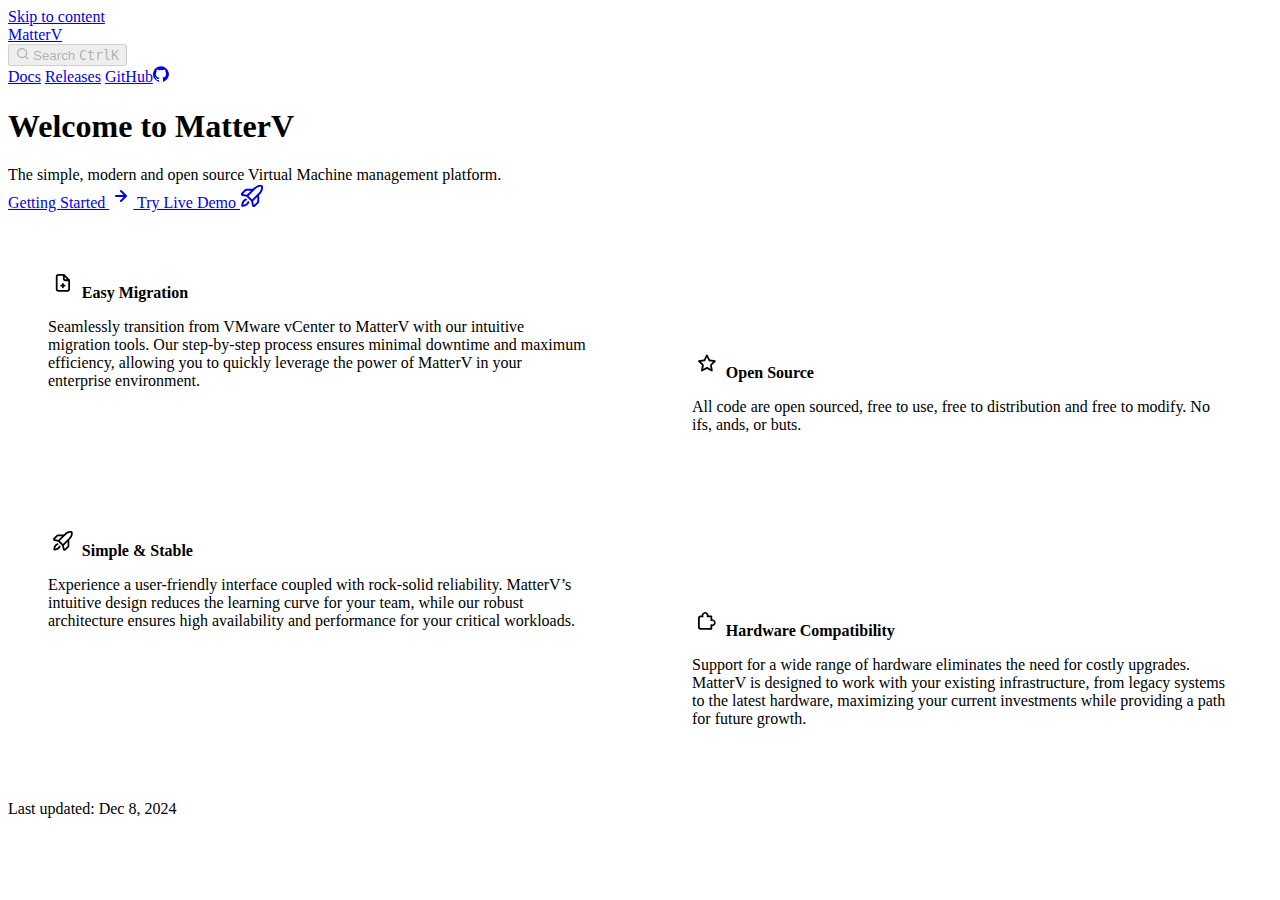
==== commit ca8ecb2b: "update" ====
--- a/index.html
+++ b/index.html
@@ -4,39 +4,15 @@
             gtag('js', new Date());
             gtag('config', 'G-SZSZH3XD84');
           </script><link rel="shortcut icon" href="/favicon.svg" type="image/svg+xml"/><meta name="generator" content="Astro v4.16.9"/><meta name="generator" content="Starlight v0.25.5"/><meta property="og:title" content="Welcome to MatterV"/><meta property="og:type" content="article"/><meta property="og:url" content="https://matterv.com/"/><meta property="og:locale" content="en"/><meta property="og:description" content="Get started learning and hacking with MatterV."/><meta property="og:site_name" content="MatterV"/><meta name="twitter:card" content="summary_large_image"/><meta name="description" content="Get started learning and hacking with MatterV."/><script>
-	window.StarlightThemeProvider = (() => {
-		const storedTheme =
-			typeof localStorage !== 'undefined' && localStorage.getItem('starlight-theme');
-		const theme =
-			storedTheme ||
-			(window.matchMedia('(prefers-color-scheme: light)').matches ? 'light' : 'dark');
-		document.documentElement.dataset.theme = theme === 'light' ? 'light' : 'dark';
-		return {
-			updatePickers(theme = storedTheme || 'auto') {
-				document.querySelectorAll('starlight-theme-select').forEach((picker) => {
-					const select = picker.querySelector('select');
-					if (select) select.value = theme;
-					/** @type {HTMLTemplateElement | null} */
-					const tmpl = document.querySelector(`#theme-icons`);
-					const newIcon = tmpl && tmpl.content.querySelector('.' + theme);
-					if (newIcon) {
-						const oldIcon = picker.querySelector('svg.label-icon');
-						if (oldIcon) {
-							oldIcon.replaceChildren(...newIcon.cloneNode(true).childNodes);
-						}
-					}
-				});
-			},
-		};
-	})();
-</script><template id="theme-icons"><svg aria-hidden="true" class="light astro-c6vsoqas" width="16" height="16" viewBox="0 0 24 24" fill="currentColor" style="--sl-icon-size: 1em;"><path d="M5 12a1 1 0 0 0-1-1H3a1 1 0 0 0 0 2h1a1 1 0 0 0 1-1Zm.64 5-.71.71a1 1 0 0 0 0 1.41 1 1 0 0 0 1.41 0l.71-.71A1 1 0 0 0 5.64 17ZM12 5a1 1 0 0 0 1-1V3a1 1 0 0 0-2 0v1a1 1 0 0 0 1 1Zm5.66 2.34a1 1 0 0 0 .7-.29l.71-.71a1 1 0 1 0-1.41-1.41l-.66.71a1 1 0 0 0 0 1.41 1 1 0 0 0 .66.29Zm-12-.29a1 1 0 0 0 1.41 0 1 1 0 0 0 0-1.41l-.71-.71a1.004 1.004 0 1 0-1.43 1.41l.73.71ZM21 11h-1a1 1 0 0 0 0 2h1a1 1 0 0 0 0-2Zm-2.64 6A1 1 0 0 0 17 18.36l.71.71a1 1 0 0 0 1.41 0 1 1 0 0 0 0-1.41l-.76-.66ZM12 6.5a5.5 5.5 0 1 0 5.5 5.5A5.51 5.51 0 0 0 12 6.5Zm0 9a3.5 3.5 0 1 1 0-7 3.5 3.5 0 0 1 0 7Zm0 3.5a1 1 0 0 0-1 1v1a1 1 0 0 0 2 0v-1a1 1 0 0 0-1-1Z"/></svg> <svg aria-hidden="true" class="dark astro-c6vsoqas" width="16" height="16" viewBox="0 0 24 24" fill="currentColor" style="--sl-icon-size: 1em;"><path d="M21.64 13a1 1 0 0 0-1.05-.14 8.049 8.049 0 0 1-3.37.73 8.15 8.15 0 0 1-8.14-8.1 8.59 8.59 0 0 1 .25-2A1 1 0 0 0 8 2.36a10.14 10.14 0 1 0 14 11.69 1 1 0 0 0-.36-1.05Zm-9.5 6.69A8.14 8.14 0 0 1 7.08 5.22v.27a10.15 10.15 0 0 0 10.14 10.14 9.784 9.784 0 0 0 2.1-.22 8.11 8.11 0 0 1-7.18 4.32v-.04Z"/></svg> <svg aria-hidden="true" class="auto astro-c6vsoqas" width="16" height="16" viewBox="0 0 24 24" fill="currentColor" style="--sl-icon-size: 1em;"><path d="M21 14h-1V7a3 3 0 0 0-3-3H7a3 3 0 0 0-3 3v7H3a1 1 0 0 0-1 1v2a3 3 0 0 0 3 3h14a3 3 0 0 0 3-3v-2a1 1 0 0 0-1-1ZM6 7a1 1 0 0 1 1-1h10a1 1 0 0 1 1 1v7H6V7Zm14 10a1 1 0 0 1-1 1H5a1 1 0 0 1-1-1v-1h16v1Z"/></svg> </template><link rel="stylesheet" href="/assets/index.BDwxSCd8.css">
+  document.documentElement.dataset.theme = 'dark'
+</script><link rel="stylesheet" href="/assets/index.C3L7n8GB.css">
 <style>:root{--sl-badge-default-border: var(--sl-color-accent);--sl-badge-default-bg: var(--sl-color-accent-low);--sl-badge-default-text: #fff;--sl-badge-note-border: var(--sl-color-blue);--sl-badge-note-bg: var(--sl-color-blue-low);--sl-badge-note-text: #fff;--sl-badge-danger-border: var(--sl-color-red);--sl-badge-danger-bg: var(--sl-color-red-low);--sl-badge-danger-text: #fff;--sl-badge-success-border: var(--sl-color-green);--sl-badge-success-bg: var(--sl-color-green-low);--sl-badge-success-text: #fff;--sl-badge-caution-border: var(--sl-color-orange);--sl-badge-caution-bg: var(--sl-color-orange-low);--sl-badge-caution-text: #fff;--sl-badge-tip-border: var(--sl-color-purple);--sl-badge-tip-bg: var(--sl-color-purple-low);--sl-badge-tip-text: #fff}[data-theme=light]:root{--sl-badge-default-bg: var(--sl-color-accent-high);--sl-badge-note-bg: var(--sl-color-blue-high);--sl-badge-danger-bg: var(--sl-color-red-high);--sl-badge-success-bg: var(--sl-color-green-high);--sl-badge-caution-bg: var(--sl-color-orange-high);--sl-badge-tip-bg: var(--sl-color-purple-high)}.sl-badge:where(.astro-avdet4wd){display:inline-block;border:1px solid var(--sl-color-border-badge);border-radius:.25rem;font-family:var(--sl-font-system-mono);line-height:normal;color:var(--sl-color-text-badge);background-color:var(--sl-color-bg-badge);overflow-wrap:anywhere}.sidebar-content .sl-badge:where(.astro-avdet4wd){line-height:1;font-size:var(--sl-text-xs);padding:.125rem .375rem}.sidebar-content a[aria-current=page]>.sl-badge:where(.astro-avdet4wd){--sl-color-bg-badge: transparent;--sl-color-border-badge: currentColor;color:inherit}.default:where(.astro-avdet4wd){--sl-color-bg-badge: var(--sl-badge-default-bg);--sl-color-border-badge: var(--sl-badge-default-border);--sl-color-text-badge: var(--sl-badge-default-text)}.note:where(.astro-avdet4wd){--sl-color-bg-badge: var(--sl-badge-note-bg);--sl-color-border-badge: var(--sl-badge-note-border);--sl-color-text-badge: var(--sl-badge-note-text)}.danger:where(.astro-avdet4wd){--sl-color-bg-badge: var(--sl-badge-danger-bg);--sl-color-border-badge: var(--sl-badge-danger-border);--sl-color-text-badge: var(--sl-badge-danger-text)}.success:where(.astro-avdet4wd){--sl-color-bg-badge: var(--sl-badge-success-bg);--sl-color-border-badge: var(--sl-badge-success-border);--sl-color-text-badge: var(--sl-badge-success-text)}.tip:where(.astro-avdet4wd){--sl-color-bg-badge: var(--sl-badge-tip-bg);--sl-color-border-badge: var(--sl-badge-tip-border);--sl-color-text-badge: var(--sl-badge-tip-text)}.caution:where(.astro-avdet4wd){--sl-color-bg-badge: var(--sl-badge-caution-bg);--sl-color-border-badge: var(--sl-badge-caution-border);--sl-color-text-badge: var(--sl-badge-caution-text)}.small:where(.astro-avdet4wd){font-size:var(--sl-text-xs);padding:.125rem .25rem}.medium:where(.astro-avdet4wd){font-size:var(--sl-text-sm);padding:.175rem .35rem}.large:where(.astro-avdet4wd){font-size:var(--sl-text-base);padding:.225rem .45rem}.sl-markdown-content :is(h1,h2,h3,h4,h5,h6) .sl-badge:where(.astro-avdet4wd){vertical-align:middle}
 .card-grid:where(.astro-zntqmydn){display:grid;gap:1rem}.card-grid:where(.astro-zntqmydn)>*{margin-top:0!important}@media (min-width: 50rem){.card-grid:where(.astro-zntqmydn){grid-template-columns:1fr 1fr;gap:1.5rem}.stagger:where(.astro-zntqmydn){--stagger-height: 5rem;padding-bottom:var(--stagger-height)}.stagger:where(.astro-zntqmydn)>*:nth-child(2n){transform:translateY(var(--stagger-height))}}
 .card:where(.astro-v5tidmuc){--sl-card-border: var(--sl-color-purple);--sl-card-bg: var(--sl-color-purple-low);border:1px solid var(--sl-color-gray-5);background-color:var(--sl-color-black);padding:clamp(1rem,calc(.125rem + 3vw),2.5rem);flex-direction:column;gap:clamp(.5rem,calc(.125rem + 1vw),1rem)}.card:where(.astro-v5tidmuc):nth-child(4n+1){--sl-card-border: var(--sl-color-orange);--sl-card-bg: var(--sl-color-orange-low)}.card:where(.astro-v5tidmuc):nth-child(4n+3){--sl-card-border: var(--sl-color-green);--sl-card-bg: var(--sl-color-green-low)}.card:where(.astro-v5tidmuc):nth-child(4n+4){--sl-card-border: var(--sl-color-red);--sl-card-bg: var(--sl-color-red-low)}.card:where(.astro-v5tidmuc):nth-child(4n+5){--sl-card-border: var(--sl-color-blue);--sl-card-bg: var(--sl-color-blue-low)}.title:where(.astro-v5tidmuc){font-weight:600;font-size:var(--sl-text-h4);color:var(--sl-color-white);line-height:var(--sl-line-height-headings);gap:1rem;align-items:center}.card:where(.astro-v5tidmuc) .icon:where(.astro-v5tidmuc){border:1px solid var(--sl-card-border);background-color:var(--sl-card-bg);padding:.2em;border-radius:.25rem}.card:where(.astro-v5tidmuc) .body:where(.astro-v5tidmuc){margin:0;font-size:clamp(var(--sl-text-sm),calc(.5rem + 1vw),var(--sl-text-body))}
 svg:where(.astro-c6vsoqas){color:var(--sl-icon-color);font-size:var(--sl-icon-size, 1em);width:1em;height:1em}
 starlight-tabs:where(.astro-esqgolmp){display:block}.tablist-wrapper:where(.astro-esqgolmp){overflow-x:auto}:where(.astro-esqgolmp)[role=tablist]{display:flex;list-style:none;border-bottom:2px solid var(--sl-color-gray-5);padding:0}.tab:where(.astro-esqgolmp){margin-bottom:-2px}.tab:where(.astro-esqgolmp)>:where(.astro-esqgolmp)[role=tab]{display:flex;align-items:center;gap:.5rem;padding:0 1.25rem;text-decoration:none;border-bottom:2px solid var(--sl-color-gray-5);color:var(--sl-color-gray-3);outline-offset:var(--sl-outline-offset-inside);overflow-wrap:initial}.tab:where(.astro-esqgolmp) :where(.astro-esqgolmp)[role=tab][aria-selected=true]{color:var(--sl-color-white);border-color:var(--sl-color-text-accent);font-weight:600}.tablist-wrapper:where(.astro-esqgolmp)~[role=tabpanel]{margin-top:1rem}
 .sl-steps{--bullet-size: calc(var(--sl-line-height) * 1rem);--bullet-margin: .375rem;list-style:none;counter-reset:steps-counter var(--sl-steps-start, 0);padding-inline-start:0}.sl-steps>li{counter-increment:steps-counter;position:relative;padding-inline-start:calc(var(--bullet-size) + 1rem);padding-bottom:1px;min-height:calc(var(--bullet-size) + var(--bullet-margin))}.sl-steps>li+li{margin-top:0}.sl-steps>li:before{content:counter(steps-counter);position:absolute;top:0;inset-inline-start:0;width:var(--bullet-size);height:var(--bullet-size);line-height:var(--bullet-size);font-size:var(--sl-text-xs);font-weight:600;text-align:center;color:var(--sl-color-white);background-color:var(--sl-color-gray-6);border-radius:99rem;box-shadow:inset 0 0 0 1px var(--sl-color-gray-5)}.sl-steps>li:not(:last-of-type):after{--guide-width: 1px;content:"";position:absolute;top:calc(var(--bullet-size) + var(--bullet-margin));bottom:var(--bullet-margin);inset-inline-start:calc((var(--bullet-size) - var(--guide-width)) / 2);width:var(--guide-width);background-color:var(--sl-color-hairline-light)}.sl-steps>li>:first-child{--lh: calc(1em * var(--sl-line-height));--shift-y: calc(.5 * (var(--bullet-size) - var(--lh)));transform:translateY(var(--shift-y));margin-bottom:var(--shift-y)}.sl-steps>li>:first-child:where(h1,h2,h3,h4,h5,h6){--lh: calc(1em * var(--sl-line-height-headings))}@supports (--prop: 1lh){.sl-steps>li>:first-child{--lh: 1lh}}
-</style><script type="module" src="/assets/hoisted.BNtPkGAb.js"></script>
+</style><script type="module" src="/assets/hoisted.Bn3AlrAQ.js"></script>
 <script type="module" src="/assets/page.7qqag-5g.js"></script><script src="/assets/Tabs.astro_astro_type_script_index_0_lang.CCIyraCc.js" type="module"></script></head> <body class="astro-bguv2lll"> <a href="#_top" class="astro-7q3lir66">Skip to content</a>  <div class="page sl-flex astro-vrdttmbt"> <header class="header astro-vrdttmbt"><div class="header sl-flex astro-kmkmnagf"> <div class="title-wrapper sl-flex astro-kmkmnagf"> <a href="/" class="site-title sl-flex astro-m46x6ez3">  <span class="astro-m46x6ez3"> MatterV </span> </a>  </div> <div class="sl-flex astro-kmkmnagf"> <site-search data-translations="{&#34;placeholder&#34;:&#34;Search&#34;}" class="astro-v37mnknz"> <button data-open-modal disabled aria-label="Search" aria-keyshortcuts="Control+K" class="astro-v37mnknz"> <svg aria-hidden="true" class="astro-v37mnknz astro-c6vsoqas" width="16" height="16" viewBox="0 0 24 24" fill="currentColor" style="--sl-icon-size: 1em;"><path d="M21.71 20.29 18 16.61A9 9 0 1 0 16.61 18l3.68 3.68a.999.999 0 0 0 1.42 0 1 1 0 0 0 0-1.39ZM11 18a7 7 0 1 1 0-14 7 7 0 0 1 0 14Z"/></svg>  <span class="sl-hidden md:sl-block astro-v37mnknz" aria-hidden="true">Search</span> <kbd class="sl-hidden md:sl-flex astro-v37mnknz" style="display: none;"> <kbd class="astro-v37mnknz">Ctrl</kbd><kbd class="astro-v37mnknz">K</kbd> </kbd> </button> <dialog style="padding:0" aria-label="Search" class="astro-v37mnknz"> <div class="dialog-frame sl-flex astro-v37mnknz">  <button data-close-modal class="sl-flex md:sl-hidden astro-v37mnknz"> Cancel </button> <div class="search-container astro-v37mnknz"> <div id="starlight__search" class="astro-v37mnknz"></div> </div> </div> </dialog> </site-search>  <script>
 	(() => {
 		const openBtn = document.querySelector('button[data-open-modal]');
@@ -49,10 +25,10 @@
 		}
 		shortcut.style.display = '';
 	})();
-</script>    </div> <div class="sl-hidden md:sl-flex right-group astro-kmkmnagf"> <div class="sl-flex social-icons astro-kmkmnagf">  </div> <starlight-theme-select>  <label style="--sl-select-width: 6.25em" class="astro-4yphtoen"> <span class="sr-only astro-4yphtoen">Select theme</span> <svg aria-hidden="true" class="icon label-icon astro-4yphtoen astro-c6vsoqas" width="16" height="16" viewBox="0 0 24 24" fill="currentColor" style="--sl-icon-size: 1em;"><path d="M21 14h-1V7a3 3 0 0 0-3-3H7a3 3 0 0 0-3 3v7H3a1 1 0 0 0-1 1v2a3 3 0 0 0 3 3h14a3 3 0 0 0 3-3v-2a1 1 0 0 0-1-1ZM6 7a1 1 0 0 1 1-1h10a1 1 0 0 1 1 1v7H6V7Zm14 10a1 1 0 0 1-1 1H5a1 1 0 0 1-1-1v-1h16v1Z"/></svg>  <select value="auto" class="astro-4yphtoen"> <option value="dark" class="astro-4yphtoen">Dark</option><option value="light" class="astro-4yphtoen">Light</option><option value="auto" selected class="astro-4yphtoen">Auto</option> </select> <svg aria-hidden="true" class="icon caret astro-4yphtoen astro-c6vsoqas" width="16" height="16" viewBox="0 0 24 24" fill="currentColor" style="--sl-icon-size: 1em;"><path d="M17 9.17a1 1 0 0 0-1.41 0L12 12.71 8.46 9.17a1 1 0 1 0-1.41 1.42l4.24 4.24a1.002 1.002 0 0 0 1.42 0L17 10.59a1.002 1.002 0 0 0 0-1.42Z"/></svg>  </label>  </starlight-theme-select>  <script>
-	StarlightThemeProvider.updatePickers();
-</script>   </div> </div> </header>  <div class="main-frame astro-vrdttmbt">  <div class="lg:sl-flex astro-67yu43on">  <div class="main-pane astro-67yu43on">  <main data-pagefind-body lang="en" dir="ltr" class="astro-bguv2lll">   <div class="content-panel astro-7nkwcw3z"> <div class="sl-container astro-7nkwcw3z"> <div class="hero astro-jbfsktt5">    <div class="sl-flex stack astro-jbfsktt5"> <div class="sl-flex copy astro-jbfsktt5"> <h1 id="_top" data-page-title class="astro-jbfsktt5">Welcome to MatterV</h1> <div class="tagline astro-jbfsktt5">The simple, modern and open source Virtual Machine management platform.
-</div> </div> <div class="sl-flex actions astro-jbfsktt5"> <a class="sl-flex action primary astro-yjy4zhro" href="/en/getting-started/matterv/"> Getting Started <svg aria-hidden="true" class="astro-yjy4zhro astro-c6vsoqas" width="16" height="16" viewBox="0 0 24 24" fill="currentColor" style="--sl-icon-size: 1.5rem;"><path d="M17.92 11.62a1.001 1.001 0 0 0-.21-.33l-5-5a1.003 1.003 0 1 0-1.42 1.42l3.3 3.29H7a1 1 0 0 0 0 2h7.59l-3.3 3.29a1.002 1.002 0 0 0 .325 1.639 1 1 0 0 0 1.095-.219l5-5a1 1 0 0 0 .21-.33 1 1 0 0 0 0-.76Z"/></svg>   </a> <a class="sl-flex action primary astro-yjy4zhro" href="https://demo.matterv.com/"> Try MatterV Now <svg aria-hidden="true" class="astro-yjy4zhro astro-c6vsoqas" width="16" height="16" viewBox="0 0 24 24" fill="currentColor" style="--sl-icon-size: 1.5rem;"><path fill-rule="evenodd" d="M1.44 8.855v-.001l3.527-3.516c.34-.344.802-.541 1.285-.548h6.649l.947-.947c3.07-3.07 6.207-3.072 7.62-2.868a1.821 1.821 0 0 1 1.557 1.557c.204 1.413.203 4.55-2.868 7.62l-.946.946v6.649a1.845 1.845 0 0 1-.549 1.286l-3.516 3.528a1.844 1.844 0 0 1-3.11-.944l-.858-4.275-4.52-4.52-2.31-.463-1.964-.394A1.847 1.847 0 0 1 .98 10.693a1.843 1.843 0 0 1 .46-1.838Zm5.379 2.017-3.873-.776L6.32 6.733h4.638l-4.14 4.14Zm8.403-5.655c2.459-2.46 4.856-2.463 5.89-2.33.134 1.035.13 3.432-2.329 5.891l-6.71 6.71-3.561-3.56 6.71-6.711Zm-1.318 15.837-.776-3.873 4.14-4.14v4.639l-3.364 3.374Z" clip-rule="evenodd"/><path d="M9.318 18.345a.972.972 0 0 0-1.86-.561c-.482 1.435-1.687 2.204-2.934 2.619a8.22 8.22 0 0 1-1.23.302c.062-.365.157-.79.303-1.229.415-1.247 1.184-2.452 2.62-2.935a.971.971 0 1 0-.62-1.842c-.12.04-.236.084-.35.13-2.02.828-3.012 2.588-3.493 4.033a10.383 10.383 0 0 0-.51 2.845l-.001.016v.063c0 .536.434.972.97.972H2.24a7.21 7.21 0 0 0 .878-.065c.527-.063 1.248-.19 2.02-.447 1.445-.48 3.205-1.472 4.033-3.494a5.828 5.828 0 0 0 .147-.407Z"/></svg>   </a>  </div> </div> </div>  <div class="sl-markdown-content"> <div class="card-grid stagger astro-zntqmydn"><article class="card sl-flex astro-v5tidmuc"> <p class="title sl-flex astro-v5tidmuc"> <svg aria-hidden="true" class="icon astro-v5tidmuc astro-c6vsoqas" width="16" height="16" viewBox="0 0 24 24" fill="currentColor" style="--sl-icon-size: 1.333em;"><path d="M20 8.94a1.3 1.3 0 0 0-.06-.27v-.09c-.05-.1-.11-.2-.19-.28l-6-6a1.07 1.07 0 0 0-.28-.19h-.09a.88.88 0 0 0-.33-.11H7a3 3 0 0 0-3 3v14a3 3 0 0 0 3 3h10a3 3 0 0 0 3-3V8.94Zm-6-3.53L16.59 8H15a1 1 0 0 1-1-1V5.41ZM18 19a1 1 0 0 1-1 1H7a1 1 0 0 1-1-1V5a1 1 0 0 1 1-1h5v3a3 3 0 0 0 3 3h3v9Zm-4-5h-1v-1a1 1 0 0 0-2 0v1h-1a1 1 0 0 0 0 2h1v1a1 1 0 0 0 2 0v-1h1a1 1 0 0 0 0-2Z"/></svg>  <span class="astro-v5tidmuc">Easy Migration</span> </p> <div class="body astro-v5tidmuc"><p>Seamlessly transition from VMware vCenter to MatterV with our intuitive migration tools.
+</script>    </div> <div class="sl-hidden md:sl-flex right-group astro-kmkmnagf"> <div class="sl-flex social-icons astro-kmkmnagf"> <a href="/en/getting-started/matterv" class="text-black hover:text-gray-700 dark:text-white dark:hover:text-gray-300 no-underline">Docs</a> <a href="https://github.com/matterv/matterv/releases/tag/v0.6.0" class="text-black hover:text-gray-700 dark:text-white dark:hover:text-gray-300 no-underline">Releases</a> <a href="https://github.com/matterv/matterv" rel="me" class="sl-flex text-black hover:text-gray-700 dark:text-white dark:hover:text-gray-300 no-underline"><span class="sr-only">GitHub</span><svg aria-hidden="true" class="" width="16" height="16" viewBox="0 0 24 24" fill="currentColor" style="--sl-icon-size: 1em;"><path d="M12 .3a12 12 0 0 0-3.8 23.38c.6.12.83-.26.83-.57L9 21.07c-3.34.72-4.04-1.61-4.04-1.61-.55-1.39-1.34-1.76-1.34-1.76-1.08-.74.09-.73.09-.73 1.2.09 1.83 1.24 1.83 1.24 1.08 1.83 2.81 1.3 3.5 1 .1-.78.42-1.31.76-1.61-2.67-.3-5.47-1.33-5.47-5.93 0-1.31.47-2.38 1.24-3.22-.14-.3-.54-1.52.1-3.18 0 0 1-.32 3.3 1.23a11.5 11.5 0 0 1 6 0c2.28-1.55 3.29-1.23 3.29-1.23.64 1.66.24 2.88.12 3.18a4.65 4.65 0 0 1 1.23 3.22c0 4.61-2.8 5.63-5.48 5.92.42.36.81 1.1.81 2.22l-.01 3.29c0 .31.2.69.82.57A12 12 0 0 0 12 .3Z"></path></svg> </a> </div> <script>
+  document.documentElement.dataset.theme = 'dark'
+</script>  </div> </div> </header>  <div class="main-frame astro-vrdttmbt">  <div class="lg:sl-flex astro-67yu43on">  <div class="main-pane astro-67yu43on">  <main data-pagefind-body lang="en" dir="ltr" class="astro-bguv2lll">   <div class="content-panel astro-7nkwcw3z"> <div class="sl-container astro-7nkwcw3z"> <div class="hero astro-jbfsktt5">    <div class="sl-flex stack astro-jbfsktt5"> <div class="sl-flex copy astro-jbfsktt5"> <h1 id="_top" data-page-title class="astro-jbfsktt5">Welcome to MatterV</h1> <div class="tagline astro-jbfsktt5">The simple, modern and open source Virtual Machine management platform.
+</div> </div> <div class="sl-flex actions astro-jbfsktt5"> <a class="sl-flex action primary astro-yjy4zhro" href="/en/getting-started/matterv/"> Getting Started <svg aria-hidden="true" class="astro-yjy4zhro astro-c6vsoqas" width="16" height="16" viewBox="0 0 24 24" fill="currentColor" style="--sl-icon-size: 1.5rem;"><path d="M17.92 11.62a1.001 1.001 0 0 0-.21-.33l-5-5a1.003 1.003 0 1 0-1.42 1.42l3.3 3.29H7a1 1 0 0 0 0 2h7.59l-3.3 3.29a1.002 1.002 0 0 0 .325 1.639 1 1 0 0 0 1.095-.219l5-5a1 1 0 0 0 .21-.33 1 1 0 0 0 0-.76Z"/></svg>   </a> <a class="sl-flex action primary astro-yjy4zhro" href="https://demo.matterv.com/"> Try Live Demo <svg aria-hidden="true" class="astro-yjy4zhro astro-c6vsoqas" width="16" height="16" viewBox="0 0 24 24" fill="currentColor" style="--sl-icon-size: 1.5rem;"><path fill-rule="evenodd" d="M1.44 8.855v-.001l3.527-3.516c.34-.344.802-.541 1.285-.548h6.649l.947-.947c3.07-3.07 6.207-3.072 7.62-2.868a1.821 1.821 0 0 1 1.557 1.557c.204 1.413.203 4.55-2.868 7.62l-.946.946v6.649a1.845 1.845 0 0 1-.549 1.286l-3.516 3.528a1.844 1.844 0 0 1-3.11-.944l-.858-4.275-4.52-4.52-2.31-.463-1.964-.394A1.847 1.847 0 0 1 .98 10.693a1.843 1.843 0 0 1 .46-1.838Zm5.379 2.017-3.873-.776L6.32 6.733h4.638l-4.14 4.14Zm8.403-5.655c2.459-2.46 4.856-2.463 5.89-2.33.134 1.035.13 3.432-2.329 5.891l-6.71 6.71-3.561-3.56 6.71-6.711Zm-1.318 15.837-.776-3.873 4.14-4.14v4.639l-3.364 3.374Z" clip-rule="evenodd"/><path d="M9.318 18.345a.972.972 0 0 0-1.86-.561c-.482 1.435-1.687 2.204-2.934 2.619a8.22 8.22 0 0 1-1.23.302c.062-.365.157-.79.303-1.229.415-1.247 1.184-2.452 2.62-2.935a.971.971 0 1 0-.62-1.842c-.12.04-.236.084-.35.13-2.02.828-3.012 2.588-3.493 4.033a10.383 10.383 0 0 0-.51 2.845l-.001.016v.063c0 .536.434.972.97.972H2.24a7.21 7.21 0 0 0 .878-.065c.527-.063 1.248-.19 2.02-.447 1.445-.48 3.205-1.472 4.033-3.494a5.828 5.828 0 0 0 .147-.407Z"/></svg>   </a>  </div> </div> </div>  <div class="sl-markdown-content"> <div class="card-grid stagger astro-zntqmydn"><article class="card sl-flex astro-v5tidmuc"> <p class="title sl-flex astro-v5tidmuc"> <svg aria-hidden="true" class="icon astro-v5tidmuc astro-c6vsoqas" width="16" height="16" viewBox="0 0 24 24" fill="currentColor" style="--sl-icon-size: 1.333em;"><path d="M20 8.94a1.3 1.3 0 0 0-.06-.27v-.09c-.05-.1-.11-.2-.19-.28l-6-6a1.07 1.07 0 0 0-.28-.19h-.09a.88.88 0 0 0-.33-.11H7a3 3 0 0 0-3 3v14a3 3 0 0 0 3 3h10a3 3 0 0 0 3-3V8.94Zm-6-3.53L16.59 8H15a1 1 0 0 1-1-1V5.41ZM18 19a1 1 0 0 1-1 1H7a1 1 0 0 1-1-1V5a1 1 0 0 1 1-1h5v3a3 3 0 0 0 3 3h3v9Zm-4-5h-1v-1a1 1 0 0 0-2 0v1h-1a1 1 0 0 0 0 2h1v1a1 1 0 0 0 2 0v-1h1a1 1 0 0 0 0-2Z"/></svg>  <span class="astro-v5tidmuc">Easy Migration</span> </p> <div class="body astro-v5tidmuc"><p>Seamlessly transition from VMware vCenter to MatterV with our intuitive migration tools.
 Our step-by-step process ensures minimal downtime and maximum efficiency,
 allowing you to quickly leverage the power of MatterV in your enterprise environment.</p></div> </article> <article class="card sl-flex astro-v5tidmuc"> <p class="title sl-flex astro-v5tidmuc"> <svg aria-hidden="true" class="icon astro-v5tidmuc astro-c6vsoqas" width="16" height="16" viewBox="0 0 24 24" fill="currentColor" style="--sl-icon-size: 1.333em;"><path d="M22 9.67a1 1 0 0 0-.86-.67l-5.69-.83L12.9 3a1 1 0 0 0-1.8 0L8.55 8.16 2.86 9a1 1 0 0 0-.81.68 1 1 0 0 0 .25 1l4.13 4-1 5.68a1 1 0 0 0 1.45 1.07L12 18.76l5.1 2.68c.14.08.3.12.46.12a1 1 0 0 0 .99-1.19l-1-5.68 4.13-4A1 1 0 0 0 22 9.67Zm-6.15 4a1 1 0 0 0-.29.89l.72 4.19-3.76-2a1 1 0 0 0-.94 0l-3.76 2 .72-4.19a1 1 0 0 0-.29-.89l-3-3 4.21-.61a1 1 0 0 0 .76-.55L12 5.7l1.88 3.82a1 1 0 0 0 .76.55l4.21.61-3 2.99Z"/></svg>  <span class="astro-v5tidmuc">Open Source</span> </p> <div class="body astro-v5tidmuc"><p>All code are open sourced, free to use, free to distribution and free to modify. No ifs, ands, or buts.</p></div> </article> <article class="card sl-flex astro-v5tidmuc"> <p class="title sl-flex astro-v5tidmuc"> <svg aria-hidden="true" class="icon astro-v5tidmuc astro-c6vsoqas" width="16" height="16" viewBox="0 0 24 24" fill="currentColor" style="--sl-icon-size: 1.333em;"><path fill-rule="evenodd" d="M1.44 8.855v-.001l3.527-3.516c.34-.344.802-.541 1.285-.548h6.649l.947-.947c3.07-3.07 6.207-3.072 7.62-2.868a1.821 1.821 0 0 1 1.557 1.557c.204 1.413.203 4.55-2.868 7.62l-.946.946v6.649a1.845 1.845 0 0 1-.549 1.286l-3.516 3.528a1.844 1.844 0 0 1-3.11-.944l-.858-4.275-4.52-4.52-2.31-.463-1.964-.394A1.847 1.847 0 0 1 .98 10.693a1.843 1.843 0 0 1 .46-1.838Zm5.379 2.017-3.873-.776L6.32 6.733h4.638l-4.14 4.14Zm8.403-5.655c2.459-2.46 4.856-2.463 5.89-2.33.134 1.035.13 3.432-2.329 5.891l-6.71 6.71-3.561-3.56 6.71-6.711Zm-1.318 15.837-.776-3.873 4.14-4.14v4.639l-3.364 3.374Z" clip-rule="evenodd"/><path d="M9.318 18.345a.972.972 0 0 0-1.86-.561c-.482 1.435-1.687 2.204-2.934 2.619a8.22 8.22 0 0 1-1.23.302c.062-.365.157-.79.303-1.229.415-1.247 1.184-2.452 2.62-2.935a.971.971 0 1 0-.62-1.842c-.12.04-.236.084-.35.13-2.02.828-3.012 2.588-3.493 4.033a10.383 10.383 0 0 0-.51 2.845l-.001.016v.063c0 .536.434.972.97.972H2.24a7.21 7.21 0 0 0 .878-.065c.527-.063 1.248-.19 2.02-.447 1.445-.48 3.205-1.472 4.033-3.494a5.828 5.828 0 0 0 .147-.407Z"/></svg>  <span class="astro-v5tidmuc">Simple & Stable</span> </p> <div class="body astro-v5tidmuc"><p>Experience a user-friendly interface coupled with rock-solid reliability.
 MatterV’s intuitive design reduces the learning curve for your team,
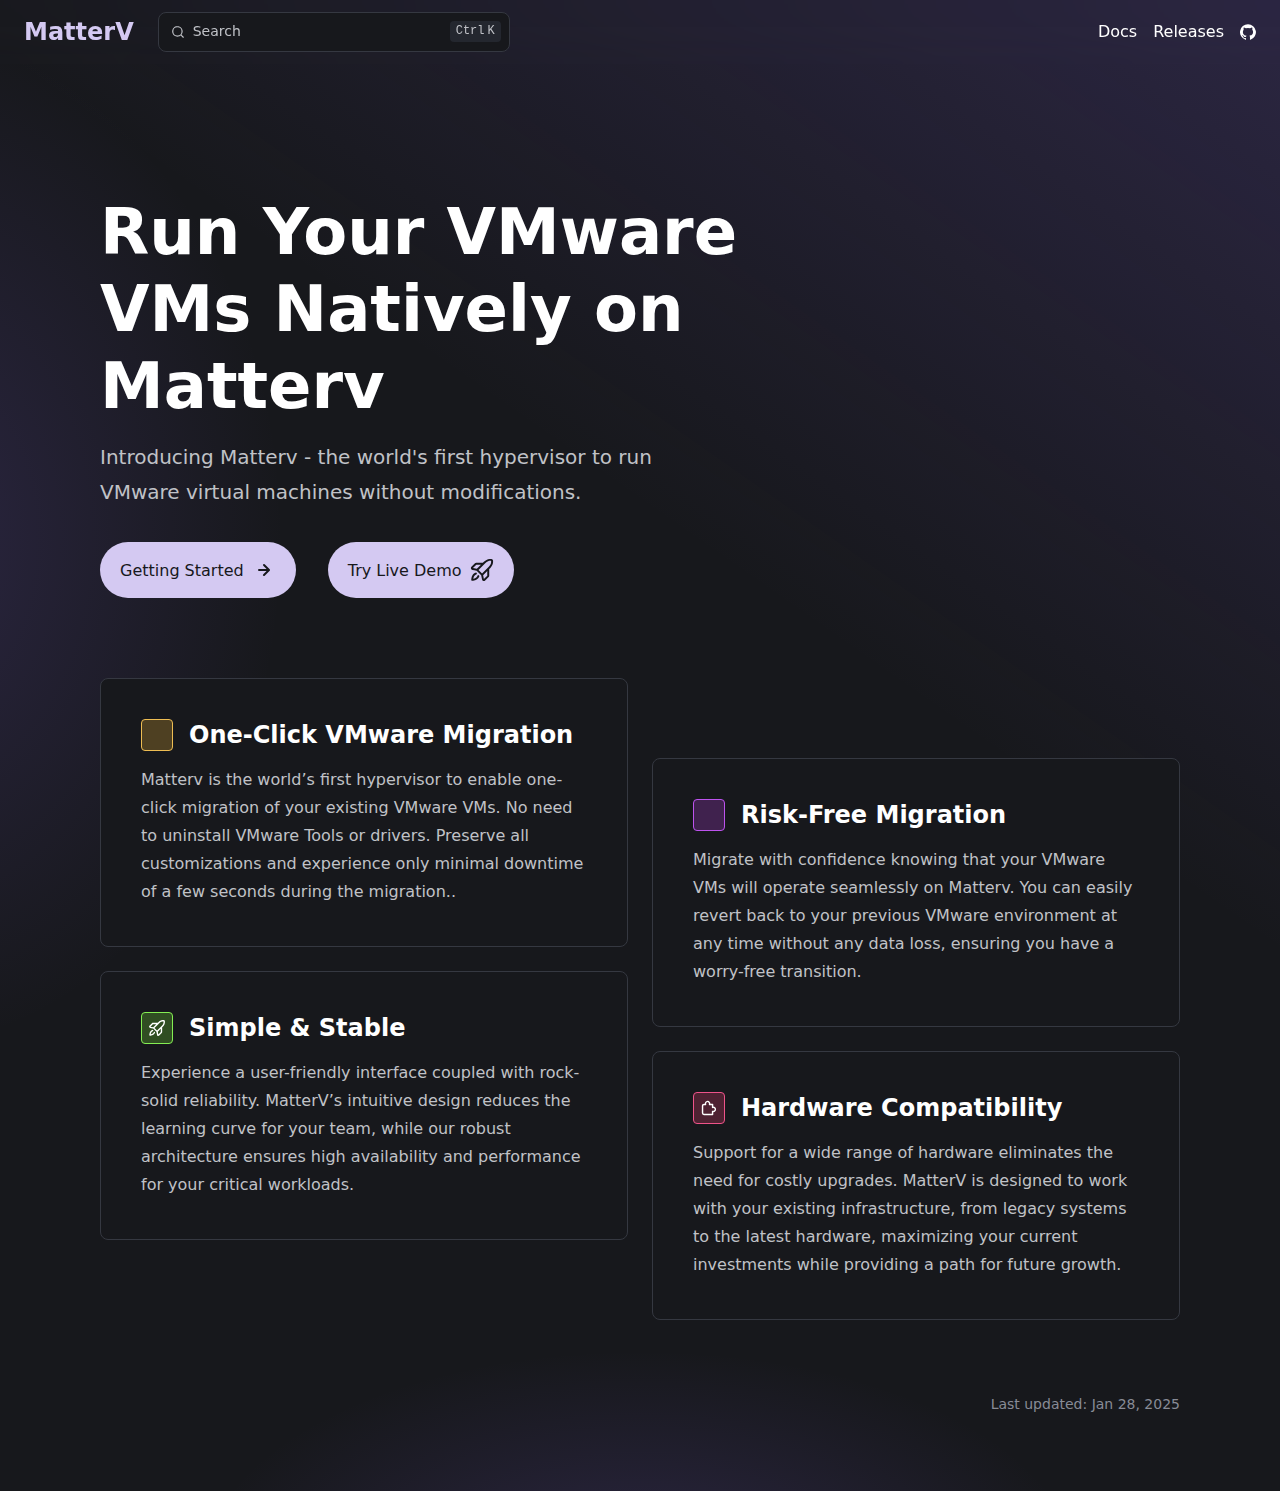
==== commit 2dbee581: "upgrade to v0.7.0" ====
--- a/index.html
+++ b/index.html
@@ -1,9 +1,9 @@
-<!DOCTYPE html><html lang="en" dir="ltr" data-has-hero data-theme="dark" class="astro-bguv2lll"> <head><meta charset="utf-8"/><meta name="viewport" content="width=device-width, initial-scale=1"/><title>Welcome to MatterV | MatterV</title><link rel="canonical" href="https://matterv.com/"/><link rel="sitemap" href="/sitemap-index.xml"/><script src="https://www.googletagmanager.com/gtag/js?id=G-SZSZH3XD84" async></script><script>
+<!DOCTYPE html><html lang="en" dir="ltr" data-has-hero data-theme="dark" class="astro-bguv2lll"> <head><meta charset="utf-8"/><meta name="viewport" content="width=device-width, initial-scale=1"/><title>Run Your VMware VMs Natively on Matterv | MatterV</title><link rel="canonical" href="https://matterv.com/"/><link rel="sitemap" href="/sitemap-index.xml"/><script src="https://www.googletagmanager.com/gtag/js?id=G-SZSZH3XD84" async></script><script>
             window.dataLayer = window.dataLayer || [];
             function gtag(){dataLayer.push(arguments);}
             gtag('js', new Date());
             gtag('config', 'G-SZSZH3XD84');
-          </script><link rel="shortcut icon" href="/favicon.svg" type="image/svg+xml"/><meta name="generator" content="Astro v4.16.9"/><meta name="generator" content="Starlight v0.25.5"/><meta property="og:title" content="Welcome to MatterV"/><meta property="og:type" content="article"/><meta property="og:url" content="https://matterv.com/"/><meta property="og:locale" content="en"/><meta property="og:description" content="Get started learning and hacking with MatterV."/><meta property="og:site_name" content="MatterV"/><meta name="twitter:card" content="summary_large_image"/><meta name="description" content="Get started learning and hacking with MatterV."/><script>
+          </script><link rel="shortcut icon" href="/favicon.svg" type="image/svg+xml"/><meta name="generator" content="Astro v4.16.9"/><meta name="generator" content="Starlight v0.25.5"/><meta property="og:title" content="Run Your VMware VMs Natively on Matterv"/><meta property="og:type" content="article"/><meta property="og:url" content="https://matterv.com/"/><meta property="og:locale" content="en"/><meta property="og:description" content="Migrate your VMware VMs with minimal downtime."/><meta property="og:site_name" content="MatterV"/><meta name="twitter:card" content="summary_large_image"/><meta name="description" content="Migrate your VMware VMs with minimal downtime."/><script>
   document.documentElement.dataset.theme = 'dark'
 </script><link rel="stylesheet" href="/assets/index.C3L7n8GB.css">
 <style>:root{--sl-badge-default-border: var(--sl-color-accent);--sl-badge-default-bg: var(--sl-color-accent-low);--sl-badge-default-text: #fff;--sl-badge-note-border: var(--sl-color-blue);--sl-badge-note-bg: var(--sl-color-blue-low);--sl-badge-note-text: #fff;--sl-badge-danger-border: var(--sl-color-red);--sl-badge-danger-bg: var(--sl-color-red-low);--sl-badge-danger-text: #fff;--sl-badge-success-border: var(--sl-color-green);--sl-badge-success-bg: var(--sl-color-green-low);--sl-badge-success-text: #fff;--sl-badge-caution-border: var(--sl-color-orange);--sl-badge-caution-bg: var(--sl-color-orange-low);--sl-badge-caution-text: #fff;--sl-badge-tip-border: var(--sl-color-purple);--sl-badge-tip-bg: var(--sl-color-purple-low);--sl-badge-tip-text: #fff}[data-theme=light]:root{--sl-badge-default-bg: var(--sl-color-accent-high);--sl-badge-note-bg: var(--sl-color-blue-high);--sl-badge-danger-bg: var(--sl-color-red-high);--sl-badge-success-bg: var(--sl-color-green-high);--sl-badge-caution-bg: var(--sl-color-orange-high);--sl-badge-tip-bg: var(--sl-color-purple-high)}.sl-badge:where(.astro-avdet4wd){display:inline-block;border:1px solid var(--sl-color-border-badge);border-radius:.25rem;font-family:var(--sl-font-system-mono);line-height:normal;color:var(--sl-color-text-badge);background-color:var(--sl-color-bg-badge);overflow-wrap:anywhere}.sidebar-content .sl-badge:where(.astro-avdet4wd){line-height:1;font-size:var(--sl-text-xs);padding:.125rem .375rem}.sidebar-content a[aria-current=page]>.sl-badge:where(.astro-avdet4wd){--sl-color-bg-badge: transparent;--sl-color-border-badge: currentColor;color:inherit}.default:where(.astro-avdet4wd){--sl-color-bg-badge: var(--sl-badge-default-bg);--sl-color-border-badge: var(--sl-badge-default-border);--sl-color-text-badge: var(--sl-badge-default-text)}.note:where(.astro-avdet4wd){--sl-color-bg-badge: var(--sl-badge-note-bg);--sl-color-border-badge: var(--sl-badge-note-border);--sl-color-text-badge: var(--sl-badge-note-text)}.danger:where(.astro-avdet4wd){--sl-color-bg-badge: var(--sl-badge-danger-bg);--sl-color-border-badge: var(--sl-badge-danger-border);--sl-color-text-badge: var(--sl-badge-danger-text)}.success:where(.astro-avdet4wd){--sl-color-bg-badge: var(--sl-badge-success-bg);--sl-color-border-badge: var(--sl-badge-success-border);--sl-color-text-badge: var(--sl-badge-success-text)}.tip:where(.astro-avdet4wd){--sl-color-bg-badge: var(--sl-badge-tip-bg);--sl-color-border-badge: var(--sl-badge-tip-border);--sl-color-text-badge: var(--sl-badge-tip-text)}.caution:where(.astro-avdet4wd){--sl-color-bg-badge: var(--sl-badge-caution-bg);--sl-color-border-badge: var(--sl-badge-caution-border);--sl-color-text-badge: var(--sl-badge-caution-text)}.small:where(.astro-avdet4wd){font-size:var(--sl-text-xs);padding:.125rem .25rem}.medium:where(.astro-avdet4wd){font-size:var(--sl-text-sm);padding:.175rem .35rem}.large:where(.astro-avdet4wd){font-size:var(--sl-text-base);padding:.225rem .45rem}.sl-markdown-content :is(h1,h2,h3,h4,h5,h6) .sl-badge:where(.astro-avdet4wd){vertical-align:middle}
@@ -12,7 +12,7 @@
 svg:where(.astro-c6vsoqas){color:var(--sl-icon-color);font-size:var(--sl-icon-size, 1em);width:1em;height:1em}
 starlight-tabs:where(.astro-esqgolmp){display:block}.tablist-wrapper:where(.astro-esqgolmp){overflow-x:auto}:where(.astro-esqgolmp)[role=tablist]{display:flex;list-style:none;border-bottom:2px solid var(--sl-color-gray-5);padding:0}.tab:where(.astro-esqgolmp){margin-bottom:-2px}.tab:where(.astro-esqgolmp)>:where(.astro-esqgolmp)[role=tab]{display:flex;align-items:center;gap:.5rem;padding:0 1.25rem;text-decoration:none;border-bottom:2px solid var(--sl-color-gray-5);color:var(--sl-color-gray-3);outline-offset:var(--sl-outline-offset-inside);overflow-wrap:initial}.tab:where(.astro-esqgolmp) :where(.astro-esqgolmp)[role=tab][aria-selected=true]{color:var(--sl-color-white);border-color:var(--sl-color-text-accent);font-weight:600}.tablist-wrapper:where(.astro-esqgolmp)~[role=tabpanel]{margin-top:1rem}
 .sl-steps{--bullet-size: calc(var(--sl-line-height) * 1rem);--bullet-margin: .375rem;list-style:none;counter-reset:steps-counter var(--sl-steps-start, 0);padding-inline-start:0}.sl-steps>li{counter-increment:steps-counter;position:relative;padding-inline-start:calc(var(--bullet-size) + 1rem);padding-bottom:1px;min-height:calc(var(--bullet-size) + var(--bullet-margin))}.sl-steps>li+li{margin-top:0}.sl-steps>li:before{content:counter(steps-counter);position:absolute;top:0;inset-inline-start:0;width:var(--bullet-size);height:var(--bullet-size);line-height:var(--bullet-size);font-size:var(--sl-text-xs);font-weight:600;text-align:center;color:var(--sl-color-white);background-color:var(--sl-color-gray-6);border-radius:99rem;box-shadow:inset 0 0 0 1px var(--sl-color-gray-5)}.sl-steps>li:not(:last-of-type):after{--guide-width: 1px;content:"";position:absolute;top:calc(var(--bullet-size) + var(--bullet-margin));bottom:var(--bullet-margin);inset-inline-start:calc((var(--bullet-size) - var(--guide-width)) / 2);width:var(--guide-width);background-color:var(--sl-color-hairline-light)}.sl-steps>li>:first-child{--lh: calc(1em * var(--sl-line-height));--shift-y: calc(.5 * (var(--bullet-size) - var(--lh)));transform:translateY(var(--shift-y));margin-bottom:var(--shift-y)}.sl-steps>li>:first-child:where(h1,h2,h3,h4,h5,h6){--lh: calc(1em * var(--sl-line-height-headings))}@supports (--prop: 1lh){.sl-steps>li>:first-child{--lh: 1lh}}
-</style><script type="module" src="/assets/hoisted.Bn3AlrAQ.js"></script>
+</style><script type="module" src="/assets/hoisted.e6bkhoPQ.js"></script>
 <script type="module" src="/assets/page.7qqag-5g.js"></script><script src="/assets/Tabs.astro_astro_type_script_index_0_lang.CCIyraCc.js" type="module"></script></head> <body class="astro-bguv2lll"> <a href="#_top" class="astro-7q3lir66">Skip to content</a>  <div class="page sl-flex astro-vrdttmbt"> <header class="header astro-vrdttmbt"><div class="header sl-flex astro-kmkmnagf"> <div class="title-wrapper sl-flex astro-kmkmnagf"> <a href="/" class="site-title sl-flex astro-m46x6ez3">  <span class="astro-m46x6ez3"> MatterV </span> </a>  </div> <div class="sl-flex astro-kmkmnagf"> <site-search data-translations="{&#34;placeholder&#34;:&#34;Search&#34;}" class="astro-v37mnknz"> <button data-open-modal disabled aria-label="Search" aria-keyshortcuts="Control+K" class="astro-v37mnknz"> <svg aria-hidden="true" class="astro-v37mnknz astro-c6vsoqas" width="16" height="16" viewBox="0 0 24 24" fill="currentColor" style="--sl-icon-size: 1em;"><path d="M21.71 20.29 18 16.61A9 9 0 1 0 16.61 18l3.68 3.68a.999.999 0 0 0 1.42 0 1 1 0 0 0 0-1.39ZM11 18a7 7 0 1 1 0-14 7 7 0 0 1 0 14Z"/></svg>  <span class="sl-hidden md:sl-block astro-v37mnknz" aria-hidden="true">Search</span> <kbd class="sl-hidden md:sl-flex astro-v37mnknz" style="display: none;"> <kbd class="astro-v37mnknz">Ctrl</kbd><kbd class="astro-v37mnknz">K</kbd> </kbd> </button> <dialog style="padding:0" aria-label="Search" class="astro-v37mnknz"> <div class="dialog-frame sl-flex astro-v37mnknz">  <button data-close-modal class="sl-flex md:sl-hidden astro-v37mnknz"> Cancel </button> <div class="search-container astro-v37mnknz"> <div id="starlight__search" class="astro-v37mnknz"></div> </div> </div> </dialog> </site-search>  <script>
 	(() => {
 		const openBtn = document.querySelector('button[data-open-modal]');
@@ -27,13 +27,11 @@
 	})();
 </script>    </div> <div class="sl-hidden md:sl-flex right-group astro-kmkmnagf"> <div class="sl-flex social-icons astro-kmkmnagf"> <a href="/en/getting-started/matterv" class="text-black hover:text-gray-700 dark:text-white dark:hover:text-gray-300 no-underline">Docs</a> <a href="https://github.com/matterv/matterv/releases/tag/v0.6.0" class="text-black hover:text-gray-700 dark:text-white dark:hover:text-gray-300 no-underline">Releases</a> <a href="https://github.com/matterv/matterv" rel="me" class="sl-flex text-black hover:text-gray-700 dark:text-white dark:hover:text-gray-300 no-underline"><span class="sr-only">GitHub</span><svg aria-hidden="true" class="" width="16" height="16" viewBox="0 0 24 24" fill="currentColor" style="--sl-icon-size: 1em;"><path d="M12 .3a12 12 0 0 0-3.8 23.38c.6.12.83-.26.83-.57L9 21.07c-3.34.72-4.04-1.61-4.04-1.61-.55-1.39-1.34-1.76-1.34-1.76-1.08-.74.09-.73.09-.73 1.2.09 1.83 1.24 1.83 1.24 1.08 1.83 2.81 1.3 3.5 1 .1-.78.42-1.31.76-1.61-2.67-.3-5.47-1.33-5.47-5.93 0-1.31.47-2.38 1.24-3.22-.14-.3-.54-1.52.1-3.18 0 0 1-.32 3.3 1.23a11.5 11.5 0 0 1 6 0c2.28-1.55 3.29-1.23 3.29-1.23.64 1.66.24 2.88.12 3.18a4.65 4.65 0 0 1 1.23 3.22c0 4.61-2.8 5.63-5.48 5.92.42.36.81 1.1.81 2.22l-.01 3.29c0 .31.2.69.82.57A12 12 0 0 0 12 .3Z"></path></svg> </a> </div> <script>
   document.documentElement.dataset.theme = 'dark'
-</script>  </div> </div> </header>  <div class="main-frame astro-vrdttmbt">  <div class="lg:sl-flex astro-67yu43on">  <div class="main-pane astro-67yu43on">  <main data-pagefind-body lang="en" dir="ltr" class="astro-bguv2lll">   <div class="content-panel astro-7nkwcw3z"> <div class="sl-container astro-7nkwcw3z"> <div class="hero astro-jbfsktt5">    <div class="sl-flex stack astro-jbfsktt5"> <div class="sl-flex copy astro-jbfsktt5"> <h1 id="_top" data-page-title class="astro-jbfsktt5">Welcome to MatterV</h1> <div class="tagline astro-jbfsktt5">The simple, modern and open source Virtual Machine management platform.
-</div> </div> <div class="sl-flex actions astro-jbfsktt5"> <a class="sl-flex action primary astro-yjy4zhro" href="/en/getting-started/matterv/"> Getting Started <svg aria-hidden="true" class="astro-yjy4zhro astro-c6vsoqas" width="16" height="16" viewBox="0 0 24 24" fill="currentColor" style="--sl-icon-size: 1.5rem;"><path d="M17.92 11.62a1.001 1.001 0 0 0-.21-.33l-5-5a1.003 1.003 0 1 0-1.42 1.42l3.3 3.29H7a1 1 0 0 0 0 2h7.59l-3.3 3.29a1.002 1.002 0 0 0 .325 1.639 1 1 0 0 0 1.095-.219l5-5a1 1 0 0 0 .21-.33 1 1 0 0 0 0-.76Z"/></svg>   </a> <a class="sl-flex action primary astro-yjy4zhro" href="https://demo.matterv.com/"> Try Live Demo <svg aria-hidden="true" class="astro-yjy4zhro astro-c6vsoqas" width="16" height="16" viewBox="0 0 24 24" fill="currentColor" style="--sl-icon-size: 1.5rem;"><path fill-rule="evenodd" d="M1.44 8.855v-.001l3.527-3.516c.34-.344.802-.541 1.285-.548h6.649l.947-.947c3.07-3.07 6.207-3.072 7.62-2.868a1.821 1.821 0 0 1 1.557 1.557c.204 1.413.203 4.55-2.868 7.62l-.946.946v6.649a1.845 1.845 0 0 1-.549 1.286l-3.516 3.528a1.844 1.844 0 0 1-3.11-.944l-.858-4.275-4.52-4.52-2.31-.463-1.964-.394A1.847 1.847 0 0 1 .98 10.693a1.843 1.843 0 0 1 .46-1.838Zm5.379 2.017-3.873-.776L6.32 6.733h4.638l-4.14 4.14Zm8.403-5.655c2.459-2.46 4.856-2.463 5.89-2.33.134 1.035.13 3.432-2.329 5.891l-6.71 6.71-3.561-3.56 6.71-6.711Zm-1.318 15.837-.776-3.873 4.14-4.14v4.639l-3.364 3.374Z" clip-rule="evenodd"/><path d="M9.318 18.345a.972.972 0 0 0-1.86-.561c-.482 1.435-1.687 2.204-2.934 2.619a8.22 8.22 0 0 1-1.23.302c.062-.365.157-.79.303-1.229.415-1.247 1.184-2.452 2.62-2.935a.971.971 0 1 0-.62-1.842c-.12.04-.236.084-.35.13-2.02.828-3.012 2.588-3.493 4.033a10.383 10.383 0 0 0-.51 2.845l-.001.016v.063c0 .536.434.972.97.972H2.24a7.21 7.21 0 0 0 .878-.065c.527-.063 1.248-.19 2.02-.447 1.445-.48 3.205-1.472 4.033-3.494a5.828 5.828 0 0 0 .147-.407Z"/></svg>   </a>  </div> </div> </div>  <div class="sl-markdown-content"> <div class="card-grid stagger astro-zntqmydn"><article class="card sl-flex astro-v5tidmuc"> <p class="title sl-flex astro-v5tidmuc"> <svg aria-hidden="true" class="icon astro-v5tidmuc astro-c6vsoqas" width="16" height="16" viewBox="0 0 24 24" fill="currentColor" style="--sl-icon-size: 1.333em;"><path d="M20 8.94a1.3 1.3 0 0 0-.06-.27v-.09c-.05-.1-.11-.2-.19-.28l-6-6a1.07 1.07 0 0 0-.28-.19h-.09a.88.88 0 0 0-.33-.11H7a3 3 0 0 0-3 3v14a3 3 0 0 0 3 3h10a3 3 0 0 0 3-3V8.94Zm-6-3.53L16.59 8H15a1 1 0 0 1-1-1V5.41ZM18 19a1 1 0 0 1-1 1H7a1 1 0 0 1-1-1V5a1 1 0 0 1 1-1h5v3a3 3 0 0 0 3 3h3v9Zm-4-5h-1v-1a1 1 0 0 0-2 0v1h-1a1 1 0 0 0 0 2h1v1a1 1 0 0 0 2 0v-1h1a1 1 0 0 0 0-2Z"/></svg>  <span class="astro-v5tidmuc">Easy Migration</span> </p> <div class="body astro-v5tidmuc"><p>Seamlessly transition from VMware vCenter to MatterV with our intuitive migration tools.
-Our step-by-step process ensures minimal downtime and maximum efficiency,
-allowing you to quickly leverage the power of MatterV in your enterprise environment.</p></div> </article> <article class="card sl-flex astro-v5tidmuc"> <p class="title sl-flex astro-v5tidmuc"> <svg aria-hidden="true" class="icon astro-v5tidmuc astro-c6vsoqas" width="16" height="16" viewBox="0 0 24 24" fill="currentColor" style="--sl-icon-size: 1.333em;"><path d="M22 9.67a1 1 0 0 0-.86-.67l-5.69-.83L12.9 3a1 1 0 0 0-1.8 0L8.55 8.16 2.86 9a1 1 0 0 0-.81.68 1 1 0 0 0 .25 1l4.13 4-1 5.68a1 1 0 0 0 1.45 1.07L12 18.76l5.1 2.68c.14.08.3.12.46.12a1 1 0 0 0 .99-1.19l-1-5.68 4.13-4A1 1 0 0 0 22 9.67Zm-6.15 4a1 1 0 0 0-.29.89l.72 4.19-3.76-2a1 1 0 0 0-.94 0l-3.76 2 .72-4.19a1 1 0 0 0-.29-.89l-3-3 4.21-.61a1 1 0 0 0 .76-.55L12 5.7l1.88 3.82a1 1 0 0 0 .76.55l4.21.61-3 2.99Z"/></svg>  <span class="astro-v5tidmuc">Open Source</span> </p> <div class="body astro-v5tidmuc"><p>All code are open sourced, free to use, free to distribution and free to modify. No ifs, ands, or buts.</p></div> </article> <article class="card sl-flex astro-v5tidmuc"> <p class="title sl-flex astro-v5tidmuc"> <svg aria-hidden="true" class="icon astro-v5tidmuc astro-c6vsoqas" width="16" height="16" viewBox="0 0 24 24" fill="currentColor" style="--sl-icon-size: 1.333em;"><path fill-rule="evenodd" d="M1.44 8.855v-.001l3.527-3.516c.34-.344.802-.541 1.285-.548h6.649l.947-.947c3.07-3.07 6.207-3.072 7.62-2.868a1.821 1.821 0 0 1 1.557 1.557c.204 1.413.203 4.55-2.868 7.62l-.946.946v6.649a1.845 1.845 0 0 1-.549 1.286l-3.516 3.528a1.844 1.844 0 0 1-3.11-.944l-.858-4.275-4.52-4.52-2.31-.463-1.964-.394A1.847 1.847 0 0 1 .98 10.693a1.843 1.843 0 0 1 .46-1.838Zm5.379 2.017-3.873-.776L6.32 6.733h4.638l-4.14 4.14Zm8.403-5.655c2.459-2.46 4.856-2.463 5.89-2.33.134 1.035.13 3.432-2.329 5.891l-6.71 6.71-3.561-3.56 6.71-6.711Zm-1.318 15.837-.776-3.873 4.14-4.14v4.639l-3.364 3.374Z" clip-rule="evenodd"/><path d="M9.318 18.345a.972.972 0 0 0-1.86-.561c-.482 1.435-1.687 2.204-2.934 2.619a8.22 8.22 0 0 1-1.23.302c.062-.365.157-.79.303-1.229.415-1.247 1.184-2.452 2.62-2.935a.971.971 0 1 0-.62-1.842c-.12.04-.236.084-.35.13-2.02.828-3.012 2.588-3.493 4.033a10.383 10.383 0 0 0-.51 2.845l-.001.016v.063c0 .536.434.972.97.972H2.24a7.21 7.21 0 0 0 .878-.065c.527-.063 1.248-.19 2.02-.447 1.445-.48 3.205-1.472 4.033-3.494a5.828 5.828 0 0 0 .147-.407Z"/></svg>  <span class="astro-v5tidmuc">Simple & Stable</span> </p> <div class="body astro-v5tidmuc"><p>Experience a user-friendly interface coupled with rock-solid reliability.
+</script>  </div> </div> </header>  <div class="main-frame astro-vrdttmbt">  <div class="lg:sl-flex astro-67yu43on">  <div class="main-pane astro-67yu43on">  <main data-pagefind-body lang="en" dir="ltr" class="astro-bguv2lll">   <div class="content-panel astro-7nkwcw3z"> <div class="sl-container astro-7nkwcw3z"> <div class="hero astro-jbfsktt5">    <div class="sl-flex stack astro-jbfsktt5"> <div class="sl-flex copy astro-jbfsktt5"> <h1 id="_top" data-page-title class="astro-jbfsktt5">Run Your VMware VMs Natively on Matterv</h1> <div class="tagline astro-jbfsktt5">Introducing Matterv - the world's first hypervisor to run VMware virtual machines without modifications.
+</div> </div> <div class="sl-flex actions astro-jbfsktt5"> <a class="sl-flex action primary astro-yjy4zhro" href="/en/getting-started/matterv/"> Getting Started <svg aria-hidden="true" class="astro-yjy4zhro astro-c6vsoqas" width="16" height="16" viewBox="0 0 24 24" fill="currentColor" style="--sl-icon-size: 1.5rem;"><path d="M17.92 11.62a1.001 1.001 0 0 0-.21-.33l-5-5a1.003 1.003 0 1 0-1.42 1.42l3.3 3.29H7a1 1 0 0 0 0 2h7.59l-3.3 3.29a1.002 1.002 0 0 0 .325 1.639 1 1 0 0 0 1.095-.219l5-5a1 1 0 0 0 .21-.33 1 1 0 0 0 0-.76Z"/></svg>   </a> <a class="sl-flex action primary astro-yjy4zhro" href="https://demo.matterv.com/"> Try Live Demo <svg aria-hidden="true" class="astro-yjy4zhro astro-c6vsoqas" width="16" height="16" viewBox="0 0 24 24" fill="currentColor" style="--sl-icon-size: 1.5rem;"><path fill-rule="evenodd" d="M1.44 8.855v-.001l3.527-3.516c.34-.344.802-.541 1.285-.548h6.649l.947-.947c3.07-3.07 6.207-3.072 7.62-2.868a1.821 1.821 0 0 1 1.557 1.557c.204 1.413.203 4.55-2.868 7.62l-.946.946v6.649a1.845 1.845 0 0 1-.549 1.286l-3.516 3.528a1.844 1.844 0 0 1-3.11-.944l-.858-4.275-4.52-4.52-2.31-.463-1.964-.394A1.847 1.847 0 0 1 .98 10.693a1.843 1.843 0 0 1 .46-1.838Zm5.379 2.017-3.873-.776L6.32 6.733h4.638l-4.14 4.14Zm8.403-5.655c2.459-2.46 4.856-2.463 5.89-2.33.134 1.035.13 3.432-2.329 5.891l-6.71 6.71-3.561-3.56 6.71-6.711Zm-1.318 15.837-.776-3.873 4.14-4.14v4.639l-3.364 3.374Z" clip-rule="evenodd"/><path d="M9.318 18.345a.972.972 0 0 0-1.86-.561c-.482 1.435-1.687 2.204-2.934 2.619a8.22 8.22 0 0 1-1.23.302c.062-.365.157-.79.303-1.229.415-1.247 1.184-2.452 2.62-2.935a.971.971 0 1 0-.62-1.842c-.12.04-.236.084-.35.13-2.02.828-3.012 2.588-3.493 4.033a10.383 10.383 0 0 0-.51 2.845l-.001.016v.063c0 .536.434.972.97.972H2.24a7.21 7.21 0 0 0 .878-.065c.527-.063 1.248-.19 2.02-.447 1.445-.48 3.205-1.472 4.033-3.494a5.828 5.828 0 0 0 .147-.407Z"/></svg>   </a>  </div> </div> </div>  <div class="sl-markdown-content"> <div class="card-grid stagger astro-zntqmydn"><article class="card sl-flex astro-v5tidmuc"> <p class="title sl-flex astro-v5tidmuc"> <svg aria-hidden="true" class="icon astro-v5tidmuc astro-c6vsoqas" width="16" height="16" viewBox="0 0 24 24" fill="currentColor" style="--sl-icon-size: 1.333em;"></svg>  <span class="astro-v5tidmuc">One-Click VMware Migration</span> </p> <div class="body astro-v5tidmuc"><p>Matterv is the world’s first hypervisor to enable one-click migration of your existing VMware VMs. No need to uninstall VMware Tools or drivers. Preserve all customizations and experience only minimal downtime of a few seconds during the migration..</p></div> </article> <article class="card sl-flex astro-v5tidmuc"> <p class="title sl-flex astro-v5tidmuc"> <svg aria-hidden="true" class="icon astro-v5tidmuc astro-c6vsoqas" width="16" height="16" viewBox="0 0 24 24" fill="currentColor" style="--sl-icon-size: 1.333em;"></svg>  <span class="astro-v5tidmuc">Risk-Free Migration</span> </p> <div class="body astro-v5tidmuc"><p>Migrate with confidence knowing that your VMware VMs will operate seamlessly on Matterv. You can easily revert back to your previous VMware environment at any time without any data loss, ensuring you have a worry-free transition.</p></div> </article> <article class="card sl-flex astro-v5tidmuc"> <p class="title sl-flex astro-v5tidmuc"> <svg aria-hidden="true" class="icon astro-v5tidmuc astro-c6vsoqas" width="16" height="16" viewBox="0 0 24 24" fill="currentColor" style="--sl-icon-size: 1.333em;"><path fill-rule="evenodd" d="M1.44 8.855v-.001l3.527-3.516c.34-.344.802-.541 1.285-.548h6.649l.947-.947c3.07-3.07 6.207-3.072 7.62-2.868a1.821 1.821 0 0 1 1.557 1.557c.204 1.413.203 4.55-2.868 7.62l-.946.946v6.649a1.845 1.845 0 0 1-.549 1.286l-3.516 3.528a1.844 1.844 0 0 1-3.11-.944l-.858-4.275-4.52-4.52-2.31-.463-1.964-.394A1.847 1.847 0 0 1 .98 10.693a1.843 1.843 0 0 1 .46-1.838Zm5.379 2.017-3.873-.776L6.32 6.733h4.638l-4.14 4.14Zm8.403-5.655c2.459-2.46 4.856-2.463 5.89-2.33.134 1.035.13 3.432-2.329 5.891l-6.71 6.71-3.561-3.56 6.71-6.711Zm-1.318 15.837-.776-3.873 4.14-4.14v4.639l-3.364 3.374Z" clip-rule="evenodd"/><path d="M9.318 18.345a.972.972 0 0 0-1.86-.561c-.482 1.435-1.687 2.204-2.934 2.619a8.22 8.22 0 0 1-1.23.302c.062-.365.157-.79.303-1.229.415-1.247 1.184-2.452 2.62-2.935a.971.971 0 1 0-.62-1.842c-.12.04-.236.084-.35.13-2.02.828-3.012 2.588-3.493 4.033a10.383 10.383 0 0 0-.51 2.845l-.001.016v.063c0 .536.434.972.97.972H2.24a7.21 7.21 0 0 0 .878-.065c.527-.063 1.248-.19 2.02-.447 1.445-.48 3.205-1.472 4.033-3.494a5.828 5.828 0 0 0 .147-.407Z"/></svg>  <span class="astro-v5tidmuc">Simple & Stable</span> </p> <div class="body astro-v5tidmuc"><p>Experience a user-friendly interface coupled with rock-solid reliability.
 MatterV’s intuitive design reduces the learning curve for your team,
 while our robust architecture ensures high availability and
 performance for your critical workloads.</p></div> </article> <article class="card sl-flex astro-v5tidmuc"> <p class="title sl-flex astro-v5tidmuc"> <svg aria-hidden="true" class="icon astro-v5tidmuc astro-c6vsoqas" width="16" height="16" viewBox="0 0 24 24" fill="currentColor" style="--sl-icon-size: 1.333em;"><path d="M17 22H5a3 3 0 0 1-3-3V9a3 3 0 0 1 3-3h1a4 4 0 0 1 7.3-2.18c.448.64.692 1.4.7 2.18h3a1 1 0 0 1 1 1v3a4 4 0 0 1 2.18 7.3A3.86 3.86 0 0 1 18 18v3a1 1 0 0 1-1 1ZM5 8a1 1 0 0 0-1 1v10a1 1 0 0 0 1 1h11v-3.18a1 1 0 0 1 1.33-.95 1.77 1.77 0 0 0 1.74-.23 2 2 0 0 0 .93-1.37 2 2 0 0 0-.48-1.59 1.89 1.89 0 0 0-2.17-.55 1 1 0 0 1-1.33-.95V8h-3.2a1 1 0 0 1-1-1.33 1.77 1.77 0 0 0-.23-1.74 1.939 1.939 0 0 0-3-.43A2 2 0 0 0 8 6c.002.23.046.456.13.67A1 1 0 0 1 7.18 8H5Z"/></svg>  <span class="astro-v5tidmuc">Hardware Compatibility</span> </p> <div class="body astro-v5tidmuc"><p>Support for a wide range of hardware eliminates the need for costly upgrades.
 MatterV is designed to work with your existing infrastructure,
 from legacy systems to the latest hardware,
-maximizing your current investments while providing a path for future growth.</p></div> </article> </div>  </div> <footer class="sl-flex astro-3yyafb3n"> <div class="meta sl-flex astro-3yyafb3n">  <p>Last updated: <time datetime="2024-12-08T02:34:49.000Z">Dec 8, 2024</time></p> </div> <div class="pagination-links astro-u2l5gyhi" dir="ltr">   </div>   </footer>  </div> </div>  </main> </div> </div>  </div> </div>  </body></html>+maximizing your current investments while providing a path for future growth.</p></div> </article> </div>  </div> <footer class="sl-flex astro-3yyafb3n"> <div class="meta sl-flex astro-3yyafb3n">  <p>Last updated: <time datetime="2025-01-28T02:22:40.000Z">Jan 28, 2025</time></p> </div> <div class="pagination-links astro-u2l5gyhi" dir="ltr">   </div>   </footer>  </div> </div>  </main> </div> </div>  </div> </div>  </body></html>--- a/assets/index.C3L7n8GB.css
+++ b/assets/index.C3L7n8GB.css
@@ -0,0 +1 @@
+:root,::backdrop{--sl-color-white: hsl(0, 0%, 100%);--sl-color-gray-1: hsl(224, 20%, 94%);--sl-color-gray-2: hsl(224, 6%, 77%);--sl-color-gray-3: hsl(224, 6%, 56%);--sl-color-gray-4: hsl(224, 7%, 36%);--sl-color-gray-5: hsl(224, 10%, 23%);--sl-color-gray-6: hsl(224, 14%, 16%);--sl-color-black: hsl(224, 10%, 10%);--sl-hue-orange: 41;--sl-color-orange-low: hsl(var(--sl-hue-orange), 39%, 22%);--sl-color-orange: hsl(var(--sl-hue-orange), 82%, 63%);--sl-color-orange-high: hsl(var(--sl-hue-orange), 82%, 87%);--sl-hue-green: 101;--sl-color-green-low: hsl(var(--sl-hue-green), 39%, 22%);--sl-color-green: hsl(var(--sl-hue-green), 82%, 63%);--sl-color-green-high: hsl(var(--sl-hue-green), 82%, 80%);--sl-hue-blue: 234;--sl-color-blue-low: hsl(var(--sl-hue-blue), 54%, 20%);--sl-color-blue: hsl(var(--sl-hue-blue), 100%, 60%);--sl-color-blue-high: hsl(var(--sl-hue-blue), 100%, 87%);--sl-hue-purple: 281;--sl-color-purple-low: hsl(var(--sl-hue-purple), 39%, 22%);--sl-color-purple: hsl(var(--sl-hue-purple), 82%, 63%);--sl-color-purple-high: hsl(var(--sl-hue-purple), 82%, 89%);--sl-hue-red: 339;--sl-color-red-low: hsl(var(--sl-hue-red), 39%, 22%);--sl-color-red: hsl(var(--sl-hue-red), 82%, 63%);--sl-color-red-high: hsl(var(--sl-hue-red), 82%, 87%);--sl-color-accent-low: hsl(224, 54%, 20%);--sl-color-accent: hsl(224, 100%, 60%);--sl-color-accent-high: hsl(224, 100%, 85%);--sl-color-text: var(--sl-color-gray-2);--sl-color-text-accent: var(--sl-color-accent-high);--sl-color-text-invert: var(--sl-color-accent-low);--sl-color-bg: var(--sl-color-black);--sl-color-bg-nav: var(--sl-color-gray-6);--sl-color-bg-sidebar: var(--sl-color-gray-6);--sl-color-bg-inline-code: var(--sl-color-gray-5);--sl-color-bg-accent: var(--sl-color-accent-high);--sl-color-hairline-light: var(--sl-color-gray-5);--sl-color-hairline: var(--sl-color-gray-6);--sl-color-hairline-shade: var(--sl-color-black);--sl-color-backdrop-overlay: hsla(223, 13%, 10%, .66);--sl-shadow-sm: 0px 1px 1px hsla(0, 0%, 0%, .12), 0px 2px 1px hsla(0, 0%, 0%, .24);--sl-shadow-md: 0px 8px 4px hsla(0, 0%, 0%, .08), 0px 5px 2px hsla(0, 0%, 0%, .08), 0px 3px 2px hsla(0, 0%, 0%, .12), 0px 1px 1px hsla(0, 0%, 0%, .15);--sl-shadow-lg: 0px 25px 7px hsla(0, 0%, 0%, .03), 0px 16px 6px hsla(0, 0%, 0%, .1), 0px 9px 5px hsla(223, 13%, 10%, .33), 0px 4px 4px hsla(0, 0%, 0%, .75), 0px 4px 2px hsla(0, 0%, 0%, .25);--sl-text-2xs: .75rem;--sl-text-xs: .8125rem;--sl-text-sm: .875rem;--sl-text-base: 1rem;--sl-text-lg: 1.125rem;--sl-text-xl: 1.25rem;--sl-text-2xl: 1.5rem;--sl-text-3xl: 1.8125rem;--sl-text-4xl: 2.1875rem;--sl-text-5xl: 2.625rem;--sl-text-6xl: 4rem;--sl-text-body: var(--sl-text-base);--sl-text-body-sm: var(--sl-text-xs);--sl-text-code: var(--sl-text-sm);--sl-text-code-sm: var(--sl-text-xs);--sl-text-h1: var(--sl-text-4xl);--sl-text-h2: var(--sl-text-3xl);--sl-text-h3: var(--sl-text-2xl);--sl-text-h4: var(--sl-text-xl);--sl-text-h5: var(--sl-text-lg);--sl-line-height: 1.75;--sl-line-height-headings: 1.2;--sl-font-system: ui-sans-serif, system-ui, -apple-system, BlinkMacSystemFont, "Segoe UI", Roboto, "Helvetica Neue", Arial, "Noto Sans", sans-serif, "Apple Color Emoji", "Segoe UI Emoji", "Segoe UI Symbol", "Noto Color Emoji";--sl-font-system-mono: ui-monospace, SFMono-Regular, Menlo, Monaco, Consolas, "Liberation Mono", "Courier New", monospace;--__sl-font: var(--sl-font, var(--sl-font-system)), var(--sl-font-system);--__sl-font-mono: var(--sl-font-mono, var(--sl-font-system-mono)), var(--sl-font-system-mono);--sl-nav-height: 3.5rem;--sl-nav-pad-x: 1rem;--sl-nav-pad-y: .75rem;--sl-mobile-toc-height: 3rem;--sl-sidebar-width: 18.75rem;--sl-sidebar-pad-x: 1rem;--sl-content-width: 45rem;--sl-content-pad-x: 1rem;--sl-menu-button-size: 2rem;--sl-nav-gap: var(--sl-content-pad-x);--sl-outline-offset-inside: -.1875rem;--sl-z-index-toc: 4;--sl-z-index-menu: 5;--sl-z-index-navbar: 10;--sl-z-index-skiplink: 20}:root[data-theme=light],[data-theme=light] ::backdrop{--sl-color-white: hsl(224, 10%, 10%);--sl-color-gray-1: hsl(224, 14%, 16%);--sl-color-gray-2: hsl(224, 10%, 23%);--sl-color-gray-3: hsl(224, 7%, 36%);--sl-color-gray-4: hsl(224, 6%, 56%);--sl-color-gray-5: hsl(224, 6%, 77%);--sl-color-gray-6: hsl(224, 20%, 94%);--sl-color-gray-7: hsl(224, 19%, 97%);--sl-color-black: hsl(0, 0%, 100%);--sl-color-orange-high: hsl(var(--sl-hue-orange), 80%, 25%);--sl-color-orange: hsl(var(--sl-hue-orange), 90%, 60%);--sl-color-orange-low: hsl(var(--sl-hue-orange), 90%, 88%);--sl-color-green-high: hsl(var(--sl-hue-green), 80%, 22%);--sl-color-green: hsl(var(--sl-hue-green), 90%, 46%);--sl-color-green-low: hsl(var(--sl-hue-green), 85%, 90%);--sl-color-blue-high: hsl(var(--sl-hue-blue), 80%, 30%);--sl-color-blue: hsl(var(--sl-hue-blue), 90%, 60%);--sl-color-blue-low: hsl(var(--sl-hue-blue), 88%, 90%);--sl-color-purple-high: hsl(var(--sl-hue-purple), 90%, 30%);--sl-color-purple: hsl(var(--sl-hue-purple), 90%, 60%);--sl-color-purple-low: hsl(var(--sl-hue-purple), 80%, 90%);--sl-color-red-high: hsl(var(--sl-hue-red), 80%, 30%);--sl-color-red: hsl(var(--sl-hue-red), 90%, 60%);--sl-color-red-low: hsl(var(--sl-hue-red), 80%, 90%);--sl-color-accent-high: hsl(234, 80%, 30%);--sl-color-accent: hsl(234, 90%, 60%);--sl-color-accent-low: hsl(234, 88%, 90%);--sl-color-text-accent: var(--sl-color-accent);--sl-color-text-invert: var(--sl-color-black);--sl-color-bg-nav: var(--sl-color-gray-7);--sl-color-bg-sidebar: var(--sl-color-bg);--sl-color-bg-inline-code: var(--sl-color-gray-6);--sl-color-bg-accent: var(--sl-color-accent);--sl-color-hairline-light: var(--sl-color-gray-6);--sl-color-hairline-shade: var(--sl-color-gray-6);--sl-color-backdrop-overlay: hsla(225, 9%, 36%, .66);--sl-shadow-sm: 0px 1px 1px hsla(0, 0%, 0%, .06), 0px 2px 1px hsla(0, 0%, 0%, .06);--sl-shadow-md: 0px 8px 4px hsla(0, 0%, 0%, .03), 0px 5px 2px hsla(0, 0%, 0%, .03), 0px 3px 2px hsla(0, 0%, 0%, .06), 0px 1px 1px hsla(0, 0%, 0%, .06);--sl-shadow-lg: 0px 25px 7px rgba(0, 0, 0, .01), 0px 16px 6px hsla(0, 0%, 0%, .03), 0px 9px 5px hsla(223, 13%, 10%, .08), 0px 4px 4px hsla(0, 0%, 0%, .16), 0px 4px 2px hsla(0, 0%, 0%, .04)}@media (min-width: 50em){:root{--sl-nav-height: 4rem;--sl-nav-pad-x: 1.5rem;--sl-text-h1: var(--sl-text-5xl);--sl-text-h2: var(--sl-text-4xl);--sl-text-h3: var(--sl-text-3xl);--sl-text-h4: var(--sl-text-2xl)}}@media (min-width: 72rem){:root{--sl-content-pad-x: 1.5rem;--sl-mobile-toc-height: 0rem}}*,*:before,*:after{box-sizing:border-box}*{margin:0}html{color-scheme:dark;accent-color:var(--sl-color-accent)}html[data-theme=light]{color-scheme:light}body{font-family:var(--__sl-font);line-height:var(--sl-line-height);-webkit-font-smoothing:antialiased;color:var(--sl-color-text);background-color:var(--sl-color-bg)}input,button,textarea,select{font:inherit}p,h1,h2,h3,h4,h5,h6,code{overflow-wrap:anywhere}code{font-family:var(--__sl-font-mono)}:root{--astro-code-color-text: var(--sl-color-white);--astro-code-color-background: var(--sl-color-gray-6);--astro-code-token-constant: var(--sl-color-blue-high);--astro-code-token-string: var(--sl-color-green-high);--astro-code-token-comment: var(--sl-color-gray-2);--astro-code-token-keyword: var(--sl-color-purple-high);--astro-code-token-parameter: var(--sl-color-red-high);--astro-code-token-function: var(--sl-color-red-high);--astro-code-token-string-expression: var(--sl-color-green-high);--astro-code-token-punctuation: var(--sl-color-gray-2);--astro-code-token-link: var(--sl-color-blue-high)}.sl-hidden{display:none}.sl-flex{display:flex}.sl-block{display:block}@media (min-width: 50rem){.md\:sl-hidden{display:none}.md\:sl-flex{display:flex}.md\:sl-block{display:block}}@media (min-width: 72rem){.lg\:sl-hidden{display:none}.lg\:sl-flex{display:flex}.lg\:sl-block{display:block}}[data-theme=light] .light\:sl-hidden,[data-theme=dark] .dark\:sl-hidden{display:none}[dir=rtl] .rtl\:flip:not(:where([dir=rtl] [dir=ltr] *)){transform:scaleX(-1)}.sl-banner:where(.astro-laz2plt2){--__sl-banner-text: var(--sl-color-banner-text, var(--sl-color-text-invert));padding:var(--sl-nav-pad-y) var(--sl-nav-pad-x);background-color:var(--sl-color-banner-bg, var(--sl-color-bg-accent));color:var(--__sl-banner-text);line-height:var(--sl-line-height-headings);text-align:center;text-wrap:balance;box-shadow:var(--sl-shadow-sm)}.sl-banner:where(.astro-laz2plt2) a{color:var(--__sl-banner-text)}.content-panel:where(.astro-7nkwcw3z){padding:1.5rem var(--sl-content-pad-x)}.content-panel:where(.astro-7nkwcw3z)+.content-panel:where(.astro-7nkwcw3z){border-top:1px solid var(--sl-color-hairline)}.sl-container:where(.astro-7nkwcw3z){max-width:var(--sl-content-width)}.sl-container:where(.astro-7nkwcw3z)>*+*{margin-top:1.5rem}@media (min-width: 72rem){.sl-container:where(.astro-7nkwcw3z){margin-inline:var(--sl-content-margin-inline, auto)}}p:where(.astro-opzsrvew){border:1px solid var(--sl-color-orange);padding:.75em 1em;background-color:var(--sl-color-orange-low);color:var(--sl-color-orange-high);width:-moz-max-content;width:max-content;max-width:100%;align-items:center;gap:.75em;font-size:var(--sl-text-body-sm);line-height:var(--sl-line-height-headings)}a:where(.astro-eez2twj6){gap:.5rem;align-items:center;text-decoration:none;color:var(--sl-color-gray-3)}a:where(.astro-eez2twj6):hover{color:var(--sl-color-white)}.pagination-links:where(.astro-u2l5gyhi){display:grid;grid-template-columns:repeat(auto-fit,minmax(min(18rem,100%),1fr));gap:1rem}a:where(.astro-u2l5gyhi){display:flex;align-items:center;justify-content:flex-start;gap:.5rem;width:100%;flex-basis:calc(50% - .5rem);flex-grow:1;border:1px solid var(--sl-color-gray-5);border-radius:.5rem;padding:1rem;text-decoration:none;color:var(--sl-color-gray-2);box-shadow:var(--sl-shadow-md);overflow-wrap:anywhere}:where(.astro-u2l5gyhi)[rel=next]{justify-content:end;text-align:end;flex-direction:row-reverse}a:where(.astro-u2l5gyhi):hover{border-color:var(--sl-color-gray-2)}.link-title:where(.astro-u2l5gyhi){color:var(--sl-color-white);font-size:var(--sl-text-2xl);line-height:var(--sl-line-height-headings)}svg:where(.astro-u2l5gyhi){flex-shrink:0}footer:where(.astro-3yyafb3n){flex-direction:column;gap:1.5rem}.meta:where(.astro-3yyafb3n){gap:.75rem 3rem;justify-content:space-between;flex-wrap:wrap;margin-top:3rem;font-size:var(--sl-text-sm);color:var(--sl-color-gray-3)}.meta:where(.astro-3yyafb3n)>p:only-child{margin-inline-start:auto}.kudos:where(.astro-3yyafb3n){align-items:center;gap:.5em;margin:1.5rem auto;font-size:var(--sl-text-xs);text-decoration:none;color:var(--sl-color-gray-3)}.kudos:where(.astro-3yyafb3n) svg{color:var(--sl-color-orange)}.kudos:where(.astro-3yyafb3n):hover{color:var(--sl-color-white)}label:where(.astro-4yphtoen){--sl-label-icon-size: .875rem;--sl-caret-size: 1.25rem;--sl-inline-padding: .5rem;position:relative;display:flex;align-items:center;gap:.25rem;color:var(--sl-color-gray-1)}label:where(.astro-4yphtoen):hover{color:var(--sl-color-gray-2)}.icon:where(.astro-4yphtoen){position:absolute;top:50%;transform:translateY(-50%);pointer-events:none}.label-icon:where(.astro-4yphtoen){font-size:var(--sl-label-icon-size);inset-inline-start:0}.caret:where(.astro-4yphtoen){font-size:var(--sl-caret-size);inset-inline-end:0}select:where(.astro-4yphtoen){border:0;padding-block:.625rem;padding-inline:calc(var(--sl-label-icon-size) + var(--sl-inline-padding) + .25rem) calc(var(--sl-caret-size) + var(--sl-inline-padding) + .25rem);margin-inline:calc(var(--sl-inline-padding) * -1);width:calc(var(--sl-select-width) + var(--sl-inline-padding) * 2);background-color:transparent;text-overflow:ellipsis;color:inherit;cursor:pointer;-webkit-appearance:none;-moz-appearance:none;appearance:none}option:where(.astro-4yphtoen){background-color:var(--sl-color-bg-nav);color:var(--sl-color-gray-1)}@media (min-width: 50rem){select:where(.astro-4yphtoen){font-size:var(--sl-text-sm)}}.pagefind-ui__result.svelte-j9e30.svelte-j9e30{list-style-type:none;display:flex;align-items:flex-start;gap:min(calc(40px * var(--pagefind-ui-scale)),3%);padding:calc(30px * var(--pagefind-ui-scale)) 0 calc(40px * var(--pagefind-ui-scale));border-top:solid var(--pagefind-ui-border-width) var(--pagefind-ui-border)}.pagefind-ui__result.svelte-j9e30.svelte-j9e30:last-of-type{border-bottom:solid var(--pagefind-ui-border-width) var(--pagefind-ui-border)}.pagefind-ui__result-thumb.svelte-j9e30.svelte-j9e30{width:min(30%,calc((30% - (100px * var(--pagefind-ui-scale))) * 100000));max-width:calc(120px * var(--pagefind-ui-scale));margin-top:calc(10px * var(--pagefind-ui-scale));aspect-ratio:var(--pagefind-ui-image-box-ratio);position:relative}.pagefind-ui__result-image.svelte-j9e30.svelte-j9e30{display:block;position:absolute;left:50%;transform:translate(-50%);font-size:0;width:auto;height:auto;max-width:100%;max-height:100%;border-radius:var(--pagefind-ui-image-border-radius)}.pagefind-ui__result-inner.svelte-j9e30.svelte-j9e30{flex:1;display:flex;flex-direction:column;align-items:flex-start;margin-top:calc(10px * var(--pagefind-ui-scale))}.pagefind-ui__result-title.svelte-j9e30.svelte-j9e30{display:inline-block;font-weight:700;font-size:calc(21px * var(--pagefind-ui-scale));margin-top:0;margin-bottom:0}.pagefind-ui__result-title.svelte-j9e30 .pagefind-ui__result-link.svelte-j9e30{color:var(--pagefind-ui-text);text-decoration:none}.pagefind-ui__result-title.svelte-j9e30 .pagefind-ui__result-link.svelte-j9e30:hover{text-decoration:underline}.pagefind-ui__result-excerpt.svelte-j9e30.svelte-j9e30{display:inline-block;font-weight:400;font-size:calc(16px * var(--pagefind-ui-scale));margin-top:calc(4px * var(--pagefind-ui-scale));margin-bottom:0;min-width:calc(250px * var(--pagefind-ui-scale))}.pagefind-ui__loading.svelte-j9e30.svelte-j9e30{color:var(--pagefind-ui-text);background-color:var(--pagefind-ui-text);border-radius:var(--pagefind-ui-border-radius);opacity:.1;pointer-events:none}.pagefind-ui__result-tags.svelte-j9e30.svelte-j9e30{list-style-type:none;padding:0;display:flex;gap:calc(20px * var(--pagefind-ui-scale));flex-wrap:wrap;margin-top:calc(20px * var(--pagefind-ui-scale))}.pagefind-ui__result-tag.svelte-j9e30.svelte-j9e30{padding:calc(4px * var(--pagefind-ui-scale)) calc(8px * var(--pagefind-ui-scale));font-size:calc(14px * var(--pagefind-ui-scale));border-radius:var(--pagefind-ui-border-radius);background-color:var(--pagefind-ui-tag)}.pagefind-ui__result.svelte-4xnkmf.svelte-4xnkmf{list-style-type:none;display:flex;align-items:flex-start;gap:min(calc(40px * var(--pagefind-ui-scale)),3%);padding:calc(30px * var(--pagefind-ui-scale)) 0 calc(40px * var(--pagefind-ui-scale));border-top:solid var(--pagefind-ui-border-width) var(--pagefind-ui-border)}.pagefind-ui__result.svelte-4xnkmf.svelte-4xnkmf:last-of-type{border-bottom:solid var(--pagefind-ui-border-width) var(--pagefind-ui-border)}.pagefind-ui__result-nested.svelte-4xnkmf.svelte-4xnkmf{display:flex;flex-direction:column;padding-left:calc(20px * var(--pagefind-ui-scale))}.pagefind-ui__result-nested.svelte-4xnkmf.svelte-4xnkmf:first-of-type{padding-top:calc(10px * var(--pagefind-ui-scale))}.pagefind-ui__result-nested.svelte-4xnkmf .pagefind-ui__result-link.svelte-4xnkmf{font-size:.9em;position:relative}.pagefind-ui__result-nested.svelte-4xnkmf .pagefind-ui__result-link.svelte-4xnkmf:before{content:"⤷ ";position:absolute;top:0;right:calc(100% + .1em)}.pagefind-ui__result-thumb.svelte-4xnkmf.svelte-4xnkmf{width:min(30%,calc((30% - (100px * var(--pagefind-ui-scale))) * 100000));max-width:calc(120px * var(--pagefind-ui-scale));margin-top:calc(10px * var(--pagefind-ui-scale));aspect-ratio:var(--pagefind-ui-image-box-ratio);position:relative}.pagefind-ui__result-image.svelte-4xnkmf.svelte-4xnkmf{display:block;position:absolute;left:50%;transform:translate(-50%);font-size:0;width:auto;height:auto;max-width:100%;max-height:100%;border-radius:var(--pagefind-ui-image-border-radius)}.pagefind-ui__result-inner.svelte-4xnkmf.svelte-4xnkmf{flex:1;display:flex;flex-direction:column;align-items:flex-start;margin-top:calc(10px * var(--pagefind-ui-scale))}.pagefind-ui__result-title.svelte-4xnkmf.svelte-4xnkmf{display:inline-block;font-weight:700;font-size:calc(21px * var(--pagefind-ui-scale));margin-top:0;margin-bottom:0}.pagefind-ui__result-title.svelte-4xnkmf .pagefind-ui__result-link.svelte-4xnkmf{color:var(--pagefind-ui-text);text-decoration:none}.pagefind-ui__result-title.svelte-4xnkmf .pagefind-ui__result-link.svelte-4xnkmf:hover{text-decoration:underline}.pagefind-ui__result-excerpt.svelte-4xnkmf.svelte-4xnkmf{display:inline-block;font-weight:400;font-size:calc(16px * var(--pagefind-ui-scale));margin-top:calc(4px * var(--pagefind-ui-scale));margin-bottom:0;min-width:calc(250px * var(--pagefind-ui-scale))}.pagefind-ui__loading.svelte-4xnkmf.svelte-4xnkmf{color:var(--pagefind-ui-text);background-color:var(--pagefind-ui-text);border-radius:var(--pagefind-ui-border-radius);opacity:.1;pointer-events:none}.pagefind-ui__result-tags.svelte-4xnkmf.svelte-4xnkmf{list-style-type:none;padding:0;display:flex;gap:calc(20px * var(--pagefind-ui-scale));flex-wrap:wrap;margin-top:calc(20px * var(--pagefind-ui-scale))}.pagefind-ui__result-tag.svelte-4xnkmf.svelte-4xnkmf{padding:calc(4px * var(--pagefind-ui-scale)) calc(8px * var(--pagefind-ui-scale));font-size:calc(14px * var(--pagefind-ui-scale));border-radius:var(--pagefind-ui-border-radius);background-color:var(--pagefind-ui-tag)}legend.svelte-1v2r7ls.svelte-1v2r7ls{position:absolute;clip:rect(0 0 0 0)}.pagefind-ui__filter-panel.svelte-1v2r7ls.svelte-1v2r7ls{min-width:min(calc(260px * var(--pagefind-ui-scale)),100%);flex:1;display:flex;flex-direction:column;margin-top:calc(20px * var(--pagefind-ui-scale))}.pagefind-ui__filter-group.svelte-1v2r7ls.svelte-1v2r7ls{border:0;padding:0}.pagefind-ui__filter-block.svelte-1v2r7ls.svelte-1v2r7ls{padding:0;display:block;border-bottom:solid calc(2px * var(--pagefind-ui-scale)) var(--pagefind-ui-border);padding:calc(20px * var(--pagefind-ui-scale)) 0}.pagefind-ui__filter-name.svelte-1v2r7ls.svelte-1v2r7ls{font-size:calc(16px * var(--pagefind-ui-scale));position:relative;display:flex;align-items:center;list-style:none;font-weight:700;cursor:pointer;height:calc(24px * var(--pagefind-ui-scale))}.pagefind-ui__filter-name.svelte-1v2r7ls.svelte-1v2r7ls::-webkit-details-marker{display:none}.pagefind-ui__filter-name.svelte-1v2r7ls.svelte-1v2r7ls:after{position:absolute;content:"";right:calc(6px * var(--pagefind-ui-scale));top:50%;width:calc(8px * var(--pagefind-ui-scale));height:calc(8px * var(--pagefind-ui-scale));border:solid calc(2px * var(--pagefind-ui-scale)) currentColor;border-right:0;border-top:0;transform:translateY(-70%) rotate(-45deg)}.pagefind-ui__filter-block[open].svelte-1v2r7ls .pagefind-ui__filter-name.svelte-1v2r7ls:after{transform:translateY(-70%) rotate(-225deg)}.pagefind-ui__filter-group.svelte-1v2r7ls.svelte-1v2r7ls{display:flex;flex-direction:column;gap:calc(20px * var(--pagefind-ui-scale));padding-top:calc(30px * var(--pagefind-ui-scale))}.pagefind-ui__filter-value.svelte-1v2r7ls.svelte-1v2r7ls{position:relative;display:flex;align-items:center;gap:calc(8px * var(--pagefind-ui-scale))}.pagefind-ui__filter-value.svelte-1v2r7ls.svelte-1v2r7ls:before{position:absolute;content:"";top:50%;left:calc(8px * var(--pagefind-ui-scale));width:0px;height:0px;border:solid 1px #fff;opacity:0;transform:translate(calc(4.5px * var(--pagefind-ui-scale) * -1),calc(.8px * var(--pagefind-ui-scale))) skew(-5deg) rotate(-45deg);transform-origin:top left;border-top:0;border-right:0;pointer-events:none}.pagefind-ui__filter-value.pagefind-ui__filter-value--checked.svelte-1v2r7ls.svelte-1v2r7ls:before{opacity:1;width:calc(9px * var(--pagefind-ui-scale));height:calc(4px * var(--pagefind-ui-scale));transition:width .1s ease-out .1s,height .1s ease-in}.pagefind-ui__filter-checkbox.svelte-1v2r7ls.svelte-1v2r7ls{margin:0;width:calc(16px * var(--pagefind-ui-scale));height:calc(16px * var(--pagefind-ui-scale));border:solid 1px var(--pagefind-ui-border);-moz-appearance:none;appearance:none;-webkit-appearance:none;border-radius:calc(var(--pagefind-ui-border-radius) / 2);background-color:var(--pagefind-ui-background);cursor:pointer}.pagefind-ui__filter-checkbox.svelte-1v2r7ls.svelte-1v2r7ls:checked{background-color:var(--pagefind-ui-primary);border:solid 1px var(--pagefind-ui-primary)}.pagefind-ui__filter-label.svelte-1v2r7ls.svelte-1v2r7ls{cursor:pointer;font-size:calc(16px * var(--pagefind-ui-scale));font-weight:400}.pagefind-ui--reset *:where(:not(html,iframe,canvas,img,svg,video):not(svg *,symbol *)){all:unset;display:revert;outline:revert}.pagefind-ui--reset *,.pagefind-ui--reset *:before,.pagefind-ui--reset *:after{box-sizing:border-box}.pagefind-ui--reset a,.pagefind-ui--reset button{cursor:revert}.pagefind-ui--reset ol,.pagefind-ui--reset ul,.pagefind-ui--reset menu{list-style:none}.pagefind-ui--reset img{max-width:100%}.pagefind-ui--reset table{border-collapse:collapse}.pagefind-ui--reset input,.pagefind-ui--reset textarea{-webkit-user-select:auto}.pagefind-ui--reset textarea{white-space:revert}.pagefind-ui--reset meter{-webkit-appearance:revert;-moz-appearance:revert;appearance:revert}.pagefind-ui--reset ::-moz-placeholder{color:unset}.pagefind-ui--reset ::placeholder{color:unset}.pagefind-ui--reset :where([hidden]){display:none}.pagefind-ui--reset :where([contenteditable]:not([contenteditable=false])){-moz-user-modify:read-write;-webkit-user-modify:read-write;overflow-wrap:break-word;-webkit-line-break:after-white-space;-webkit-user-select:auto}.pagefind-ui--reset :where([draggable=true]){-webkit-user-drag:element}.pagefind-ui--reset mark{all:revert}:root{--pagefind-ui-scale:.8;--pagefind-ui-primary:#393939;--pagefind-ui-text:#393939;--pagefind-ui-background:#ffffff;--pagefind-ui-border:#eeeeee;--pagefind-ui-tag:#eeeeee;--pagefind-ui-border-width:2px;--pagefind-ui-border-radius:8px;--pagefind-ui-image-border-radius:8px;--pagefind-ui-image-box-ratio:3 / 2;--pagefind-ui-font:system, -apple-system, "BlinkMacSystemFont", ".SFNSText-Regular", "San Francisco", "Roboto", "Segoe UI", "Helvetica Neue", "Lucida Grande", "Ubuntu", "arial", sans-serif}.pagefind-ui.svelte-e9gkc3{width:100%;color:var(--pagefind-ui-text);font-family:var(--pagefind-ui-font)}.pagefind-ui__hidden.svelte-e9gkc3{display:none!important}.pagefind-ui__suppressed.svelte-e9gkc3{opacity:0;pointer-events:none}.pagefind-ui__form.svelte-e9gkc3{position:relative}.pagefind-ui__form.svelte-e9gkc3:before{background-color:var(--pagefind-ui-text);width:calc(18px * var(--pagefind-ui-scale));height:calc(18px * var(--pagefind-ui-scale));top:calc(23px * var(--pagefind-ui-scale));left:calc(20px * var(--pagefind-ui-scale));content:"";position:absolute;display:block;opacity:.7;-webkit-mask-image:url("data:image/svg+xml,%3Csvg width='18' height='18' viewBox='0 0 18 18' fill='none' xmlns='http://www.w3.org/2000/svg'%3E%3Cpath d='M12.7549 11.255H11.9649L11.6849 10.985C12.6649 9.845 13.2549 8.365 13.2549 6.755C13.2549 3.165 10.3449 0.255005 6.75488 0.255005C3.16488 0.255005 0.254883 3.165 0.254883 6.755C0.254883 10.345 3.16488 13.255 6.75488 13.255C8.36488 13.255 9.84488 12.665 10.9849 11.685L11.2549 11.965V12.755L16.2549 17.745L17.7449 16.255L12.7549 11.255ZM6.75488 11.255C4.26488 11.255 2.25488 9.245 2.25488 6.755C2.25488 4.26501 4.26488 2.255 6.75488 2.255C9.24488 2.255 11.2549 4.26501 11.2549 6.755C11.2549 9.245 9.24488 11.255 6.75488 11.255Z' fill='%23000000'/%3E%3C/svg%3E%0A");mask-image:url("data:image/svg+xml,%3Csvg width='18' height='18' viewBox='0 0 18 18' fill='none' xmlns='http://www.w3.org/2000/svg'%3E%3Cpath d='M12.7549 11.255H11.9649L11.6849 10.985C12.6649 9.845 13.2549 8.365 13.2549 6.755C13.2549 3.165 10.3449 0.255005 6.75488 0.255005C3.16488 0.255005 0.254883 3.165 0.254883 6.755C0.254883 10.345 3.16488 13.255 6.75488 13.255C8.36488 13.255 9.84488 12.665 10.9849 11.685L11.2549 11.965V12.755L16.2549 17.745L17.7449 16.255L12.7549 11.255ZM6.75488 11.255C4.26488 11.255 2.25488 9.245 2.25488 6.755C2.25488 4.26501 4.26488 2.255 6.75488 2.255C9.24488 2.255 11.2549 4.26501 11.2549 6.755C11.2549 9.245 9.24488 11.255 6.75488 11.255Z' fill='%23000000'/%3E%3C/svg%3E%0A");-webkit-mask-size:100%;mask-size:100%;z-index:9;pointer-events:none}.pagefind-ui__search-input.svelte-e9gkc3{height:calc(64px * var(--pagefind-ui-scale));padding:0 calc(70px * var(--pagefind-ui-scale)) 0 calc(54px * var(--pagefind-ui-scale));background-color:var(--pagefind-ui-background);border:var(--pagefind-ui-border-width) solid var(--pagefind-ui-border);border-radius:var(--pagefind-ui-border-radius);font-size:calc(21px * var(--pagefind-ui-scale));position:relative;-moz-appearance:none;appearance:none;-webkit-appearance:none;display:flex;width:100%;box-sizing:border-box;font-weight:700}.pagefind-ui__search-input.svelte-e9gkc3::-moz-placeholder{opacity:.2}.pagefind-ui__search-input.svelte-e9gkc3::placeholder{opacity:.2}.pagefind-ui__search-clear.svelte-e9gkc3{position:absolute;top:calc(3px * var(--pagefind-ui-scale));right:calc(3px * var(--pagefind-ui-scale));height:calc(58px * var(--pagefind-ui-scale));padding:0 calc(15px * var(--pagefind-ui-scale)) 0 calc(2px * var(--pagefind-ui-scale));color:var(--pagefind-ui-text);font-size:calc(14px * var(--pagefind-ui-scale));cursor:pointer;background-color:var(--pagefind-ui-background);border-radius:var(--pagefind-ui-border-radius)}.pagefind-ui__drawer.svelte-e9gkc3{gap:calc(60px * var(--pagefind-ui-scale));display:flex;flex-direction:row;flex-wrap:wrap}.pagefind-ui__results-area.svelte-e9gkc3{min-width:min(calc(400px * var(--pagefind-ui-scale)),100%);flex:1000;margin-top:calc(20px * var(--pagefind-ui-scale))}.pagefind-ui__results.svelte-e9gkc3{padding:0}.pagefind-ui__message.svelte-e9gkc3{box-sizing:content-box;font-size:calc(16px * var(--pagefind-ui-scale));height:calc(24px * var(--pagefind-ui-scale));padding:calc(20px * var(--pagefind-ui-scale)) 0;display:flex;align-items:center;font-weight:700;margin-top:0}.pagefind-ui__button.svelte-e9gkc3{margin-top:calc(40px * var(--pagefind-ui-scale));border:var(--pagefind-ui-border-width) solid var(--pagefind-ui-border);border-radius:var(--pagefind-ui-border-radius);height:calc(48px * var(--pagefind-ui-scale));padding:0 calc(12px * var(--pagefind-ui-scale));font-size:calc(16px * var(--pagefind-ui-scale));color:var(--pagefind-ui-primary);background:var(--pagefind-ui-background);width:100%;text-align:center;font-weight:700;cursor:pointer}.pagefind-ui__button.svelte-e9gkc3:hover{border-color:var(--pagefind-ui-primary);color:var(--pagefind-ui-primary);background:var(--pagefind-ui-background)}[data-search-modal-open]{overflow:hidden}#starlight__search{--sl-search-result-spacing: calc(1.25rem * var(--pagefind-ui-scale));--sl-search-result-pad-inline-start: calc(3.75rem * var(--pagefind-ui-scale));--sl-search-result-pad-inline-end: calc(1.25rem * var(--pagefind-ui-scale));--sl-search-result-pad-block: calc(.9375rem * var(--pagefind-ui-scale));--sl-search-result-nested-pad-block: calc(.625rem * var(--pagefind-ui-scale));--sl-search-corners: calc(.3125rem * var(--pagefind-ui-scale));--sl-search-page-icon-size: calc(1.875rem * var(--pagefind-ui-scale));--sl-search-page-icon-inline-start: calc( (var(--sl-search-result-pad-inline-start) - var(--sl-search-page-icon-size)) / 2 );--sl-search-tree-diagram-size: calc(2.5rem * var(--pagefind-ui-scale));--sl-search-tree-diagram-inline-start: calc( (var(--sl-search-result-pad-inline-start) - var(--sl-search-tree-diagram-size)) / 2 )}#starlight__search .pagefind-ui__form:before{--pagefind-ui-text: var(--sl-color-gray-1);opacity:1}#starlight__search .pagefind-ui__search-input{color:var(--sl-color-white);font-weight:400;width:calc(100% - var(--sl-search-cancel-space))}#starlight__search input:focus{--pagefind-ui-border: var(--sl-color-accent)}#starlight__search .pagefind-ui__search-clear{inset-inline-end:var(--sl-search-cancel-space);width:calc(60px * var(--pagefind-ui-scale));padding:0;background-color:transparent;overflow:hidden}#starlight__search .pagefind-ui__search-clear:focus{outline:1px solid var(--sl-color-accent)}#starlight__search .pagefind-ui__search-clear:before{content:"";-webkit-mask:url("data:image/svg+xml,%3Csvg xmlns='http://www.w3.org/2000/svg' viewBox='0 0 24 24'%3E%3Cpath d='m13.41 12 6.3-6.29a1 1 0 1 0-1.42-1.42L12 10.59l-6.29-6.3a1 1 0 0 0-1.42 1.42l6.3 6.29-6.3 6.29a1 1 0 0 0 .33 1.64 1 1 0 0 0 1.09-.22l6.29-6.3 6.29 6.3a1 1 0 0 0 1.64-.33 1 1 0 0 0-.22-1.09L13.41 12Z'/%3E%3C/svg%3E") center / 50% no-repeat;mask:url("data:image/svg+xml,%3Csvg xmlns='http://www.w3.org/2000/svg' viewBox='0 0 24 24'%3E%3Cpath d='m13.41 12 6.3-6.29a1 1 0 1 0-1.42-1.42L12 10.59l-6.29-6.3a1 1 0 0 0-1.42 1.42l6.3 6.29-6.3 6.29a1 1 0 0 0 .33 1.64 1 1 0 0 0 1.09-.22l6.29-6.3 6.29 6.3a1 1 0 0 0 1.64-.33 1 1 0 0 0-.22-1.09L13.41 12Z'/%3E%3C/svg%3E") center / 50% no-repeat;background-color:var(--sl-color-text-accent);display:block;width:100%;height:100%}#starlight__search .pagefind-ui__results>*+*{margin-top:var(--sl-search-result-spacing)}#starlight__search .pagefind-ui__result{border:0;padding:0}#starlight__search .pagefind-ui__result-nested{position:relative;padding:var(--sl-search-result-nested-pad-block) var(--sl-search-result-pad-inline-end);padding-inline-start:var(--sl-search-result-pad-inline-start)}#starlight__search .pagefind-ui__result-title:not(:where(.pagefind-ui__result-nested *)),#starlight__search .pagefind-ui__result-nested{position:relative;background-color:var(--sl-color-black)}#starlight__search .pagefind-ui__result-title:not(:where(.pagefind-ui__result-nested *)):hover,#starlight__search .pagefind-ui__result-title:not(:where(.pagefind-ui__result-nested *)):focus-within,#starlight__search .pagefind-ui__result-nested:hover,#starlight__search .pagefind-ui__result-nested:focus-within{outline:1px solid var(--sl-color-accent-high)}#starlight__search .pagefind-ui__result-title:not(:where(.pagefind-ui__result-nested *)):focus-within,#starlight__search .pagefind-ui__result-nested:focus-within{background-color:var(--sl-color-accent-low)}#starlight__search .pagefind-ui__result-thumb,#starlight__search .pagefind-ui__result-inner{margin-top:0}#starlight__search .pagefind-ui__result-inner>:first-child{border-radius:var(--sl-search-corners) var(--sl-search-corners) 0 0}#starlight__search .pagefind-ui__result-inner>:last-child{border-radius:0 0 var(--sl-search-corners) var(--sl-search-corners)}#starlight__search .pagefind-ui__result-inner>.pagefind-ui__result-title{padding:var(--sl-search-result-pad-block) var(--sl-search-result-pad-inline-end);padding-inline-start:var(--sl-search-result-pad-inline-start)}#starlight__search .pagefind-ui__result-inner>.pagefind-ui__result-title:before{content:"";position:absolute;inset-block:0;inset-inline-start:var(--sl-search-page-icon-inline-start);width:var(--sl-search-page-icon-size);background:var(--sl-color-gray-3);-webkit-mask:url("data:image/svg+xml,%3Csvg xmlns='http://www.w3.org/2000/svg' fill='currentColor' viewBox='0 0 24 24'%3E%3Cpath d='M9 10h1a1 1 0 1 0 0-2H9a1 1 0 0 0 0 2Zm0 2a1 1 0 0 0 0 2h6a1 1 0 0 0 0-2H9Zm11-3V8l-6-6a1 1 0 0 0-1 0H7a3 3 0 0 0-3 3v14a3 3 0 0 0 3 3h10a3 3 0 0 0 3-3V9Zm-6-4 3 3h-2a1 1 0 0 1-1-1V5Zm4 14a1 1 0 0 1-1 1H7a1 1 0 0 1-1-1V5a1 1 0 0 1 1-1h5v3a3 3 0 0 0 3 3h3v9Zm-3-3H9a1 1 0 0 0 0 2h6a1 1 0 0 0 0-2Z'/%3E%3C/svg%3E") center no-repeat;mask:url("data:image/svg+xml,%3Csvg xmlns='http://www.w3.org/2000/svg' fill='currentColor' viewBox='0 0 24 24'%3E%3Cpath d='M9 10h1a1 1 0 1 0 0-2H9a1 1 0 0 0 0 2Zm0 2a1 1 0 0 0 0 2h6a1 1 0 0 0 0-2H9Zm11-3V8l-6-6a1 1 0 0 0-1 0H7a3 3 0 0 0-3 3v14a3 3 0 0 0 3 3h10a3 3 0 0 0 3-3V9Zm-6-4 3 3h-2a1 1 0 0 1-1-1V5Zm4 14a1 1 0 0 1-1 1H7a1 1 0 0 1-1-1V5a1 1 0 0 1 1-1h5v3a3 3 0 0 0 3 3h3v9Zm-3-3H9a1 1 0 0 0 0 2h6a1 1 0 0 0 0-2Z'/%3E%3C/svg%3E") center no-repeat}#starlight__search .pagefind-ui__result-inner{align-items:stretch;gap:1px}#starlight__search .pagefind-ui__result-link{position:unset;--pagefind-ui-text: var(--sl-color-white);font-weight:600}#starlight__search .pagefind-ui__result-link:hover{text-decoration:none}#starlight__search .pagefind-ui__result-nested .pagefind-ui__result-link:before{content:unset}#starlight__search .pagefind-ui__result-nested:before{content:"";position:absolute;inset-block:0;inset-inline-start:var(--sl-search-tree-diagram-inline-start);width:var(--sl-search-tree-diagram-size);background:var(--sl-color-gray-4);-webkit-mask:url("data:image/svg+xml,%3Csvg xmlns='http://www.w3.org/2000/svg' fill='none' stroke='currentColor' stroke-linecap='round' viewBox='0 0 16 1000' preserveAspectRatio='xMinYMin slice'%3E%3Cpath d='M8 0v1000m6-988H8'/%3E%3C/svg%3E") 0% 0% / 100% no-repeat;mask:url("data:image/svg+xml,%3Csvg xmlns='http://www.w3.org/2000/svg' fill='none' stroke='currentColor' stroke-linecap='round' viewBox='0 0 16 1000' preserveAspectRatio='xMinYMin slice'%3E%3Cpath d='M8 0v1000m6-988H8'/%3E%3C/svg%3E") 0% 0% / 100% no-repeat}#starlight__search .pagefind-ui__result-nested:last-child:before{-webkit-mask-image:url("data:image/svg+xml,%3Csvg xmlns='http://www.w3.org/2000/svg' fill='none' stroke='currentColor' stroke-linecap='round' stroke-linejoin='round' viewBox='0 0 16 16'%3E%3Cpath d='M8 0v12m6 0H8'/%3E%3C/svg%3E");mask-image:url("data:image/svg+xml,%3Csvg xmlns='http://www.w3.org/2000/svg' fill='none' stroke='currentColor' stroke-linecap='round' stroke-linejoin='round' viewBox='0 0 16 16'%3E%3Cpath d='M8 0v12m6 0H8'/%3E%3C/svg%3E")}[dir=rtl] .pagefind-ui__result-title:before,[dir=rtl] .pagefind-ui__result-nested:before{transform:scaleX(-1)}#starlight__search .pagefind-ui__result-link:after{content:"";position:absolute;inset:0}#starlight__search .pagefind-ui__result-excerpt{font-size:calc(1rem * var(--pagefind-ui-scale));overflow-wrap:anywhere}#starlight__search mark{color:var(--sl-color-gray-2);background-color:transparent;font-weight:600}site-search:where(.astro-v37mnknz){display:contents}button:where(.astro-v37mnknz)[data-open-modal]{display:flex;align-items:center;gap:.5rem;border:0;background-color:transparent;color:var(--sl-color-gray-1);cursor:pointer;height:2.5rem;font-size:var(--sl-text-xl)}@media (min-width: 50rem){button:where(.astro-v37mnknz)[data-open-modal]{border:1px solid var(--sl-color-gray-5);border-radius:.5rem;padding-inline-start:.75rem;padding-inline-end:.5rem;background-color:var(--sl-color-black);color:var(--sl-color-gray-2);font-size:var(--sl-text-sm);width:100%;max-width:22rem}button:where(.astro-v37mnknz)[data-open-modal]:hover{border-color:var(--sl-color-gray-2);color:var(--sl-color-white)}button:where(.astro-v37mnknz)[data-open-modal]>:last-child:where(.astro-v37mnknz){margin-inline-start:auto}}button:where(.astro-v37mnknz)>kbd:where(.astro-v37mnknz){border-radius:.25rem;font-size:var(--sl-text-2xs);gap:.25em;padding-inline:.375rem;background-color:var(--sl-color-gray-6)}kbd:where(.astro-v37mnknz){font-family:var(--__sl-font)}dialog:where(.astro-v37mnknz){margin:0;background-color:var(--sl-color-gray-6);border:1px solid var(--sl-color-gray-5);width:100%;max-width:100%;height:100%;max-height:100%;box-shadow:var(--sl-shadow-lg)}dialog:where(.astro-v37mnknz)[open]{display:flex}dialog:where(.astro-v37mnknz)::backdrop{background-color:var(--sl-color-backdrop-overlay);-webkit-backdrop-filter:blur(.25rem);backdrop-filter:blur(.25rem)}.dialog-frame:where(.astro-v37mnknz){flex-direction:column;flex-grow:1;gap:1rem;padding:1rem}button:where(.astro-v37mnknz)[data-close-modal]{position:absolute;z-index:1;align-items:center;align-self:flex-end;height:calc(64px * var(--pagefind-ui-scale));padding:.25rem;border:0;background:transparent;cursor:pointer;color:var(--sl-color-text-accent)}#starlight__search:where(.astro-v37mnknz){--pagefind-ui-primary: var(--sl-color-accent-light);--pagefind-ui-text: var(--sl-color-gray-2);--pagefind-ui-font: var(--__sl-font);--pagefind-ui-background: var(--sl-color-black);--pagefind-ui-border: var(--sl-color-gray-5);--pagefind-ui-border-width: 1px;--sl-search-cancel-space: 5rem}@media (min-width: 50rem){#starlight__search:where(.astro-v37mnknz){--sl-search-cancel-space: 0px}dialog:where(.astro-v37mnknz){margin:4rem auto auto;border-radius:.5rem;width:90%;max-width:40rem;height:-moz-max-content;height:max-content;min-height:15rem;max-height:calc(100% - 8rem)}.dialog-frame:where(.astro-v37mnknz){padding:1.5rem}}.site-title:where(.astro-m46x6ez3){align-items:center;gap:var(--sl-nav-gap);font-size:var(--sl-text-h4);font-weight:600;color:var(--sl-color-text-accent);text-decoration:none;white-space:nowrap}img:where(.astro-m46x6ez3){height:calc(var(--sl-nav-height) - 2 * var(--sl-nav-pad-y));width:auto;max-width:100%;-o-object-fit:contain;object-fit:contain;-o-object-position:0 50%;object-position:0 50%}#social-icons:after{display:none}.header:where(.astro-kmkmnagf){gap:var(--sl-nav-gap);justify-content:space-between;align-items:center;height:100%}.title-wrapper:where(.astro-kmkmnagf){overflow:hidden}.right-group:where(.astro-kmkmnagf),.social-icons:where(.astro-kmkmnagf){gap:1rem;align-items:center}.social-icons:where(.astro-kmkmnagf):after{content:"";height:2rem;border-inline-end:1px solid var(--sl-color-gray-5)}@media (min-width: 50rem){:root[data-has-sidebar]{--__sidebar-pad: calc(2 * var(--sl-nav-pad-x))}:root:not([data-has-toc]){--__toc-width: 0rem}.header:where(.astro-kmkmnagf){--__sidebar-width: max(0rem, var(--sl-content-inline-start, 0rem) - var(--sl-nav-pad-x));--__main-column-fr: calc( ( 100% + var(--__sidebar-pad, 0rem) - var(--__toc-width, var(--sl-sidebar-width)) - (2 * var(--__toc-width, var(--sl-nav-pad-x))) - var(--sl-content-inline-start, 0rem) - var(--sl-content-width) ) / 2 );display:grid;grid-template-columns:minmax(calc(var(--__sidebar-width) + max(0rem,var(--__main-column-fr) - var(--sl-nav-gap))),auto) 1fr auto;align-content:center}}.action:where(.astro-yjy4zhro){gap:.5em;align-items:center;border-radius:999rem;padding:.5rem 1.125rem;color:var(--sl-color-white);line-height:1.1875;text-decoration:none;font-size:var(--sl-text-sm)}.action:where(.astro-yjy4zhro).primary{background:var(--sl-color-text-accent);color:var(--sl-color-black)}.action:where(.astro-yjy4zhro).secondary{border:1px solid}.action:where(.astro-yjy4zhro).minimal{padding-inline:0}@media (min-width: 50rem){.action:where(.astro-yjy4zhro){font-size:var(--sl-text-base);padding:1rem 1.25rem}}.hero:where(.astro-jbfsktt5){display:grid;align-items:center;gap:1rem;padding-bottom:1rem}.hero:where(.astro-jbfsktt5)>img:where(.astro-jbfsktt5),.hero:where(.astro-jbfsktt5)>.hero-html:where(.astro-jbfsktt5){-o-object-fit:contain;object-fit:contain;width:min(70%,20rem);height:auto;margin-inline:auto}.stack:where(.astro-jbfsktt5){flex-direction:column;gap:clamp(1.5rem,calc(1.5rem + 1vw),2rem);text-align:center}.copy:where(.astro-jbfsktt5){flex-direction:column;gap:1rem;align-items:center}.copy:where(.astro-jbfsktt5)>:where(.astro-jbfsktt5){max-width:50ch}h1:where(.astro-jbfsktt5){font-size:clamp(var(--sl-text-3xl),calc(.25rem + 5vw),var(--sl-text-6xl));line-height:var(--sl-line-height-headings);font-weight:600;color:var(--sl-color-white)}.tagline:where(.astro-jbfsktt5){font-size:clamp(var(--sl-text-base),calc(.0625rem + 2vw),var(--sl-text-xl));color:var(--sl-color-gray-2)}.actions:where(.astro-jbfsktt5){gap:1rem 2rem;flex-wrap:wrap;justify-content:center}@media (min-width: 50rem){.hero:where(.astro-jbfsktt5){grid-template-columns:7fr 4fr;gap:3%;padding-block:clamp(2.5rem,calc(1rem + 10vmin),10rem)}.hero:where(.astro-jbfsktt5)>img:where(.astro-jbfsktt5),.hero:where(.astro-jbfsktt5)>.hero-html:where(.astro-jbfsktt5){order:2;width:min(100%,25rem)}.stack:where(.astro-jbfsktt5){text-align:start}.copy:where(.astro-jbfsktt5){align-items:flex-start}.actions:where(.astro-jbfsktt5){justify-content:flex-start}}.sl-markdown-content :not(a,strong,em,del,span,input,code)+:not(a,strong,em,del,span,input,code,:where(.not-content *)){margin-top:1rem}.sl-markdown-content :not(h1,h2,h3,h4,h5,h6)+:is(h1,h2,h3,h4,h5,h6):not(:where(.not-content *)){margin-top:1.5em}.sl-markdown-content li+li:not(:where(.not-content *)),.sl-markdown-content dt+dt:not(:where(.not-content *)),.sl-markdown-content dt+dd:not(:where(.not-content *)),.sl-markdown-content dd+dd:not(:where(.not-content *)){margin-top:.25rem}.sl-markdown-content li:not(:where(.not-content *)){overflow-wrap:anywhere}.sl-markdown-content li>:last-child:not(li,ul,ol):not(a,strong,em,del,span,input,:where(.not-content *)){margin-bottom:1.25rem}.sl-markdown-content dt:not(:where(.not-content *)){font-weight:700}.sl-markdown-content dd:not(:where(.not-content *)){padding-inline-start:1rem}.sl-markdown-content :is(h1,h2,h3,h4,h5,h6):not(:where(.not-content *)){color:var(--sl-color-white);line-height:var(--sl-line-height-headings);font-weight:600}.sl-markdown-content :is(img,picture,video,canvas,svg,iframe):not(:where(.not-content *)){display:block;max-width:100%;height:auto}.sl-markdown-content h1:not(:where(.not-content *)){font-size:var(--sl-text-h1)}.sl-markdown-content h2:not(:where(.not-content *)){font-size:var(--sl-text-h2)}.sl-markdown-content h3:not(:where(.not-content *)){font-size:var(--sl-text-h3)}.sl-markdown-content h4:not(:where(.not-content *)){font-size:var(--sl-text-h4)}.sl-markdown-content h5:not(:where(.not-content *)){font-size:var(--sl-text-h5)}.sl-markdown-content h6:not(:where(.not-content *)){font-size:var(--sl-text-h6)}.sl-markdown-content a:not(:where(.not-content *)){color:var(--sl-color-text-accent)}.sl-markdown-content a:hover:not(:where(.not-content *)){color:var(--sl-color-white)}.sl-markdown-content code:not(:where(.not-content *)){background-color:var(--sl-color-bg-inline-code);margin-block:-.125rem;padding:.125rem .375rem;font-size:var(--sl-text-code-sm)}.sl-markdown-content :is(h1,h2,h3,h4,h5,h6) code{font-size:inherit}.sl-markdown-content pre:not(:where(.not-content *)){border:1px solid var(--sl-color-gray-5);padding:.75rem 1rem;font-size:var(--sl-text-code);-moz-tab-size:2;-o-tab-size:2;tab-size:2}.sl-markdown-content pre code:not(:where(.not-content *)){all:unset;font-family:var(--__sl-font-mono)}.sl-markdown-content blockquote:not(:where(.not-content *)){border-inline-start:1px solid var(--sl-color-gray-5);padding-inline-start:1rem}.sl-markdown-content table:not(:where(.not-content *)){display:block;overflow:auto;border-spacing:0}.sl-markdown-content :is(th,td):not(:where(.not-content *)){border-bottom:1px solid var(--sl-color-gray-5);padding:.5rem 1rem;vertical-align:baseline}.sl-markdown-content :is(th:first-child,td:first-child):not(:where(.not-content *)){padding-inline-start:0}.sl-markdown-content :is(th:last-child,td:last-child):not(:where(.not-content *)){padding-inline-end:0}.sl-markdown-content th:not(:where(.not-content *)){color:var(--sl-color-white);font-weight:600}.sl-markdown-content th:not([align]):not(:where(.not-content *)){text-align:start}.sl-markdown-content .starlight-aside :is(th,td,hr,blockquote):not(:where(.not-content *)){border-color:var(--sl-color-gray-4)}@supports (border-color: color-mix(in srgb,var(--sl-color-asides-text-accent) 30%,transparent)){.sl-markdown-content .starlight-aside :is(th,td,hr,blockquote):not(:where(.not-content *)){border-color:color-mix(in srgb,var(--sl-color-asides-text-accent) 30%,transparent)}}@supports (border-color: color-mix(in srgb,var(--sl-color-asides-text-accent) 12%,transparent)){.sl-markdown-content .starlight-aside code:not(:where(.not-content *)){background-color:color-mix(in srgb,var(--sl-color-asides-text-accent) 12%,transparent)}}.sl-markdown-content hr:not(:where(.not-content *)){border:0;border-bottom:1px solid var(--sl-color-hairline)}.sl-markdown-content details:not(:where(.not-content *)){--sl-details-border-color: var(--sl-color-gray-5);--sl-details-border-color--hover: var(--sl-color-text-accent);border-inline-start:2px solid var(--sl-details-border-color);padding-inline-start:1rem}.sl-markdown-content details:not([open]):hover:not(:where(.not-content *)),.sl-markdown-content details:has(>summary:hover):not(:where(.not-content *)){border-color:var(--sl-details-border-color--hover)}.sl-markdown-content summary:not(:where(.not-content *)){color:var(--sl-color-white);cursor:pointer;display:block;font-weight:600;margin-inline-start:-.5rem;padding-inline-start:.5rem}.sl-markdown-content details[open]>summary:not(:where(.not-content *)){margin-bottom:1rem}.sl-markdown-content summary:not(:where(.not-content *))::marker,.sl-markdown-content summary:not(:where(.not-content *))::-webkit-details-marker{display:none}.sl-markdown-content summary:not(:where(.not-content *)):before{--sl-details-marker-size: 1.25rem;background-color:currentColor;content:"";display:inline-block;height:var(--sl-details-marker-size);width:var(--sl-details-marker-size);margin-inline:calc((var(--sl-details-marker-size) / 4) * -1) .25rem;vertical-align:middle;-webkit-mask-image:url("data:image/svg+xml,%3Csvg xmlns='http://www.w3.org/2000/svg' viewBox='0 0 24 24'%3E%3Cpath d='M14.8 11.3 10.6 7a1 1 0 1 0-1.4 1.5l3.5 3.5-3.5 3.5a1 1 0 0 0 0 1.4 1 1 0 0 0 .7.3 1 1 0 0 0 .7-.3l4.2-4.2a1 1 0 0 0 0-1.4Z'/%3E%3C/svg%3E%0A");mask-image:url("data:image/svg+xml,%3Csvg xmlns='http://www.w3.org/2000/svg' viewBox='0 0 24 24'%3E%3Cpath d='M14.8 11.3 10.6 7a1 1 0 1 0-1.4 1.5l3.5 3.5-3.5 3.5a1 1 0 0 0 0 1.4 1 1 0 0 0 .7.3 1 1 0 0 0 .7-.3l4.2-4.2a1 1 0 0 0 0-1.4Z'/%3E%3C/svg%3E%0A");-webkit-mask-repeat:no-repeat;mask-repeat:no-repeat}@media (prefers-reduced-motion: no-preference){.sl-markdown-content summary:not(:where(.not-content *)):before{transition:transform .2s ease-in-out}}.sl-markdown-content details[open]>summary:not(:where(.not-content *)):before{transform:rotate(90deg)}[dir=rtl] .sl-markdown-content summary:not(:where(.not-content *)):before,.sl-markdown-content [dir=rtl] summary:not(:where(.not-content *)):before{transform:rotate(180deg)}.sl-markdown-content summary:not(:where(.not-content *)) p:only-child{display:inline}.sl-markdown-content .starlight-aside details:not(:where(.not-content *)){--sl-details-border-color: var(--sl-color-asides-border);--sl-details-border-color--hover: var(--sl-color-asides-text-accent)}[data-mobile-menu-expanded]{overflow:hidden}@media (min-width: 50rem){[data-mobile-menu-expanded]{overflow:auto}}button:where(.astro-jif73yzw){position:fixed;top:calc((var(--sl-nav-height) - var(--sl-menu-button-size)) / 2);inset-inline-end:var(--sl-nav-pad-x);z-index:var(--sl-z-index-navbar);border:0;border-radius:50%;width:var(--sl-menu-button-size);height:var(--sl-menu-button-size);padding:.5rem;background-color:var(--sl-color-white);color:var(--sl-color-black);box-shadow:var(--sl-shadow-md);cursor:pointer}:where(.astro-jif73yzw)[aria-expanded=true] button:where(.astro-jif73yzw){background-color:var(--sl-color-gray-2);box-shadow:none}[data-theme=light] button:where(.astro-jif73yzw){background-color:var(--sl-color-black);color:var(--sl-color-white)}[data-theme=light] :where(.astro-jif73yzw)[aria-expanded=true] button:where(.astro-jif73yzw){background-color:var(--sl-color-gray-5)}.page:where(.astro-vrdttmbt){flex-direction:column;min-height:100vh}.header:where(.astro-vrdttmbt){z-index:var(--sl-z-index-navbar);position:fixed;inset-inline-start:0;inset-block-start:0;width:100%;height:var(--sl-nav-height);border-bottom:1px solid var(--sl-color-hairline-shade);padding:var(--sl-nav-pad-y) var(--sl-nav-pad-x);padding-inline-end:var(--sl-nav-pad-x);background-color:var(--sl-color-bg-nav)}[data-has-sidebar] .header:where(.astro-vrdttmbt){padding-inline-end:calc(var(--sl-nav-gap) + var(--sl-nav-pad-x) + var(--sl-menu-button-size))}.sidebar-pane:where(.astro-vrdttmbt){visibility:var(--sl-sidebar-visibility, hidden);position:fixed;z-index:var(--sl-z-index-menu);inset-block:var(--sl-nav-height) 0;inset-inline-start:0;width:100%;background-color:var(--sl-color-black);overflow-y:auto}[aria-expanded=true]~.sidebar-pane:where(.astro-vrdttmbt){--sl-sidebar-visibility: visible}.sidebar-content:where(.astro-vrdttmbt){height:100%;min-height:-moz-max-content;min-height:max-content;padding:1rem var(--sl-sidebar-pad-x) 0;flex-direction:column;gap:1rem}@media (min-width: 50rem){.sidebar-content:where(.astro-vrdttmbt):after{content:"";padding-bottom:1px}}.main-frame:where(.astro-vrdttmbt){padding-top:calc(var(--sl-nav-height) + var(--sl-mobile-toc-height));padding-inline-start:var(--sl-content-inline-start)}@media (min-width: 50rem){[data-has-sidebar] .header:where(.astro-vrdttmbt){padding-inline-end:var(--sl-nav-pad-x)}.sidebar-pane:where(.astro-vrdttmbt){--sl-sidebar-visibility: visible;width:var(--sl-sidebar-width);background-color:var(--sl-color-bg-sidebar);border-inline-end:1px solid var(--sl-color-hairline-shade)}}ul:where(.astro-g2bywc46){padding:0;list-style:none}a:where(.astro-g2bywc46){--pad-inline: .5rem;display:block;border-radius:.25rem;padding-block:.25rem;padding-inline:calc(1rem * var(--depth) + var(--pad-inline)) var(--pad-inline);line-height:1.25}a:where(.astro-g2bywc46)[aria-current=true]{color:var(--sl-color-text-accent)}.isMobile:where(.astro-g2bywc46) a:where(.astro-g2bywc46){--pad-inline: 1rem;display:flex;justify-content:space-between;gap:var(--pad-inline);border-top:1px solid var(--sl-color-gray-6);border-radius:0;padding-block:.5rem;color:var(--sl-color-text);font-size:var(--sl-text-sm);text-decoration:none;outline-offset:var(--sl-outline-offset-inside)}.isMobile:where(.astro-g2bywc46):first-child>li:where(.astro-g2bywc46):first-child>a:where(.astro-g2bywc46){border-top:0}.isMobile:where(.astro-g2bywc46) a:where(.astro-g2bywc46)[aria-current=true],.isMobile:where(.astro-g2bywc46) a:where(.astro-g2bywc46)[aria-current=true]:hover,.isMobile:where(.astro-g2bywc46) a:where(.astro-g2bywc46)[aria-current=true]:focus{color:var(--sl-color-white);background-color:unset}.isMobile:where(.astro-g2bywc46) a:where(.astro-g2bywc46)[aria-current=true]:after{content:"";width:1rem;background-color:var(--sl-color-text-accent);-webkit-mask-image:url([data-uri]);mask-image:url([data-uri]);-webkit-mask-repeat:no-repeat;mask-repeat:no-repeat;flex-shrink:0}nav:where(.astro-doynk5tl){position:fixed;z-index:var(--sl-z-index-toc);top:calc(var(--sl-nav-height) - 1px);inset-inline:0;border-top:1px solid var(--sl-color-gray-5);background-color:var(--sl-color-bg-nav)}@media (min-width: 50rem){nav:where(.astro-doynk5tl){inset-inline-start:var(--sl-content-inline-start, 0)}}summary:where(.astro-doynk5tl){gap:.5rem;align-items:center;height:var(--sl-mobile-toc-height);border-bottom:1px solid var(--sl-color-hairline-shade);padding:.5rem 1rem;font-size:var(--sl-text-xs);outline-offset:var(--sl-outline-offset-inside)}summary:where(.astro-doynk5tl)::marker,summary:where(.astro-doynk5tl)::-webkit-details-marker{display:none}.toggle:where(.astro-doynk5tl){flex-shrink:0;gap:1rem;align-items:center;justify-content:space-between;border:1px solid var(--sl-color-gray-5);border-radius:.5rem;padding-block:.5rem;padding-inline-start:.75rem;padding-inline-end:.5rem;line-height:1;background-color:var(--sl-color-black);-webkit-user-select:none;-moz-user-select:none;user-select:none;cursor:pointer}details:where(.astro-doynk5tl)[open] .toggle:where(.astro-doynk5tl){color:var(--sl-color-white);border-color:var(--sl-color-accent)}details:where(.astro-doynk5tl) .toggle:where(.astro-doynk5tl):hover{color:var(--sl-color-white);border-color:var(--sl-color-gray-2)}[dir=rtl] .caret:where(.astro-doynk5tl){transform:rotate(180deg)}details:where(.astro-doynk5tl)[open] .caret:where(.astro-doynk5tl){transform:rotate(90deg)}.display-current:where(.astro-doynk5tl){white-space:nowrap;text-overflow:ellipsis;overflow:hidden;color:var(--sl-color-white)}.dropdown:where(.astro-doynk5tl){--border-top: 1px;margin-top:calc(-1 * var(--border-top));border:var(--border-top) solid var(--sl-color-gray-6);border-top-color:var(--sl-color-hairline-shade);max-height:calc(85vh - var(--sl-nav-height) - var(--sl-mobile-toc-height));overflow-y:auto;background-color:var(--sl-color-black);box-shadow:var(--sl-shadow-md);overscroll-behavior:contain}.right-sidebar-panel:where(.astro-pb3aqygn){padding:1rem var(--sl-sidebar-pad-x)}.sl-container:where(.astro-pb3aqygn){width:calc(var(--sl-sidebar-width) - 2 * var(--sl-sidebar-pad-x))}.right-sidebar-panel:where(.astro-pb3aqygn) h2{color:var(--sl-color-white);font-size:var(--sl-text-h5);font-weight:600;line-height:var(--sl-line-height-headings);margin-bottom:.5rem}.right-sidebar-panel:where(.astro-pb3aqygn) :where(a){display:block;font-size:var(--sl-text-xs);text-decoration:none;color:var(--sl-color-gray-3);overflow-wrap:anywhere}.right-sidebar-panel:where(.astro-pb3aqygn) :where(a):hover{color:var(--sl-color-white)}@media (min-width: 72rem){.sl-container:where(.astro-pb3aqygn){max-width:calc(((100vw - var(--sl-sidebar-width) - 2 * var(--sl-content-pad-x) - 2 * var(--sl-sidebar-pad-x)) * .25))}}h1:where(.astro-j6tvhyss){margin-top:1rem;font-size:var(--sl-text-h1);line-height:var(--sl-line-height-headings);font-weight:600;color:var(--sl-color-white)}.social-icons:where(.astro-wu23bvmt){margin-inline-end:auto;gap:1rem;align-items:center;padding-block:1rem}.social-icons:where(.astro-wu23bvmt):empty{display:none}.mobile-preferences:where(.astro-wu23bvmt){justify-content:space-between;flex-wrap:wrap;border-top:1px solid var(--sl-color-gray-6);-moz-column-gap:1rem;column-gap:1rem;padding:.5rem 0}ul:where(.astro-3ii7xxms){--sl-sidebar-item-padding-inline: .5rem;list-style:none;padding:0}li:where(.astro-3ii7xxms){overflow-wrap:anywhere}ul:where(.astro-3ii7xxms) ul:where(.astro-3ii7xxms) li:where(.astro-3ii7xxms){margin-inline-start:var(--sl-sidebar-item-padding-inline);border-inline-start:1px solid var(--sl-color-hairline-light);padding-inline-start:var(--sl-sidebar-item-padding-inline)}.large:where(.astro-3ii7xxms){font-size:var(--sl-text-lg);font-weight:600;color:var(--sl-color-white)}.top-level:where(.astro-3ii7xxms)>li:where(.astro-3ii7xxms)+li:where(.astro-3ii7xxms){margin-top:.75rem}summary:where(.astro-3ii7xxms){display:flex;align-items:center;justify-content:space-between;padding:.2em var(--sl-sidebar-item-padding-inline);line-height:1.4;cursor:pointer;-webkit-user-select:none;-moz-user-select:none;user-select:none}summary:where(.astro-3ii7xxms)::marker,summary:where(.astro-3ii7xxms)::-webkit-details-marker{display:none}.caret:where(.astro-3ii7xxms){transition:transform .2s ease-in-out;flex-shrink:0}[dir=rtl] .caret:where(.astro-3ii7xxms){transform:rotate(180deg)}:where(.astro-3ii7xxms)[open]>summary:where(.astro-3ii7xxms) .caret:where(.astro-3ii7xxms){transform:rotate(90deg)}a:where(.astro-3ii7xxms){display:block;border-radius:.25rem;text-decoration:none;color:var(--sl-color-gray-2);padding:.3em var(--sl-sidebar-item-padding-inline);line-height:1.4}a:where(.astro-3ii7xxms):hover,a:where(.astro-3ii7xxms):focus{color:var(--sl-color-white)}:where(.astro-3ii7xxms)[aria-current=page],:where(.astro-3ii7xxms)[aria-current=page]:hover,:where(.astro-3ii7xxms)[aria-current=page]:focus{font-weight:600;color:var(--sl-color-text-invert);background-color:var(--sl-color-text-accent)}a:where(.astro-3ii7xxms)>:where(.astro-3ii7xxms):not(:last-child),.group-label:where(.astro-3ii7xxms)>:where(.astro-3ii7xxms):not(:last-child){margin-inline-end:.25em}@media (min-width: 50rem){.top-level:where(.astro-3ii7xxms)>li:where(.astro-3ii7xxms)+li:where(.astro-3ii7xxms){margin-top:.5rem}.large:where(.astro-3ii7xxms){font-size:var(--sl-text-base)}a:where(.astro-3ii7xxms){font-size:var(--sl-text-sm)}}a:where(.astro-7q3lir66){clip:rect(0,0,0,0);position:fixed;top:.75rem;inset-inline-start:.75rem}a:where(.astro-7q3lir66):focus{clip:unset;z-index:var(--sl-z-index-skiplink);display:block;padding:.5rem 1rem;text-decoration:none;color:var(--sl-color-text-invert);background-color:var(--sl-color-text-accent);box-shadow:var(--sl-shadow-lg)}.main-pane:where(.astro-67yu43on){isolation:isolate}@media (min-width: 72rem){.right-sidebar-container:where(.astro-67yu43on){order:2;position:relative;width:calc(var(--sl-sidebar-width) + (100% - var(--sl-content-width) - var(--sl-sidebar-width)) / 2)}.right-sidebar:where(.astro-67yu43on){position:fixed;top:0;border-inline-start:1px solid var(--sl-color-gray-6);padding-top:var(--sl-nav-height);width:100%;height:100vh;overflow-y:auto;scrollbar-width:none}.main-pane:where(.astro-67yu43on){width:100%}[data-has-sidebar][data-has-toc] .main-pane:where(.astro-67yu43on){--sl-content-margin-inline: auto 0;order:1;width:calc(var(--sl-content-width) + (100% - var(--sl-content-width) - var(--sl-sidebar-width)) / 2)}}.starlight-aside{padding:1rem;border-inline-start:.25rem solid var(--sl-color-asides-border);color:var(--sl-color-white)}.starlight-aside--note{--sl-color-asides-text-accent: var(--sl-color-blue-high);--sl-color-asides-border: var(--sl-color-blue);background-color:var(--sl-color-blue-low)}.starlight-aside--tip{--sl-color-asides-text-accent: var(--sl-color-purple-high);--sl-color-asides-border: var(--sl-color-purple);background-color:var(--sl-color-purple-low)}.starlight-aside--caution{--sl-color-asides-text-accent: var(--sl-color-orange-high);--sl-color-asides-border: var(--sl-color-orange);background-color:var(--sl-color-orange-low)}.starlight-aside--danger{--sl-color-asides-text-accent: var(--sl-color-red-high);--sl-color-asides-border: var(--sl-color-red);background-color:var(--sl-color-red-low)}.starlight-aside__title{display:flex;gap:.5rem;align-items:center;font-size:var(--sl-text-h5);font-weight:600;line-height:var(--sl-line-height-headings);color:var(--sl-color-asides-text-accent)}.starlight-aside__icon{font-size:1.333em;width:1em;height:1em}.starlight-aside__title+.starlight-aside__content{margin-top:.5rem}.starlight-aside__content a{color:var(--sl-color-asides-text-accent)}*,:before,:after{--tw-border-spacing-x: 0;--tw-border-spacing-y: 0;--tw-translate-x: 0;--tw-translate-y: 0;--tw-rotate: 0;--tw-skew-x: 0;--tw-skew-y: 0;--tw-scale-x: 1;--tw-scale-y: 1;--tw-pan-x: ;--tw-pan-y: ;--tw-pinch-zoom: ;--tw-scroll-snap-strictness: proximity;--tw-gradient-from-position: ;--tw-gradient-via-position: ;--tw-gradient-to-position: ;--tw-ordinal: ;--tw-slashed-zero: ;--tw-numeric-figure: ;--tw-numeric-spacing: ;--tw-numeric-fraction: ;--tw-ring-inset: ;--tw-ring-offset-width: 0px;--tw-ring-offset-color: #fff;--tw-ring-color: rgb(59 130 246 / .5);--tw-ring-offset-shadow: 0 0 #0000;--tw-ring-shadow: 0 0 #0000;--tw-shadow: 0 0 #0000;--tw-shadow-colored: 0 0 #0000;--tw-blur: ;--tw-brightness: ;--tw-contrast: ;--tw-grayscale: ;--tw-hue-rotate: ;--tw-invert: ;--tw-saturate: ;--tw-sepia: ;--tw-drop-shadow: ;--tw-backdrop-blur: ;--tw-backdrop-brightness: ;--tw-backdrop-contrast: ;--tw-backdrop-grayscale: ;--tw-backdrop-hue-rotate: ;--tw-backdrop-invert: ;--tw-backdrop-opacity: ;--tw-backdrop-saturate: ;--tw-backdrop-sepia: ;--tw-contain-size: ;--tw-contain-layout: ;--tw-contain-paint: ;--tw-contain-style: }::backdrop{--tw-border-spacing-x: 0;--tw-border-spacing-y: 0;--tw-translate-x: 0;--tw-translate-y: 0;--tw-rotate: 0;--tw-skew-x: 0;--tw-skew-y: 0;--tw-scale-x: 1;--tw-scale-y: 1;--tw-pan-x: ;--tw-pan-y: ;--tw-pinch-zoom: ;--tw-scroll-snap-strictness: proximity;--tw-gradient-from-position: ;--tw-gradient-via-position: ;--tw-gradient-to-position: ;--tw-ordinal: ;--tw-slashed-zero: ;--tw-numeric-figure: ;--tw-numeric-spacing: ;--tw-numeric-fraction: ;--tw-ring-inset: ;--tw-ring-offset-width: 0px;--tw-ring-offset-color: #fff;--tw-ring-color: rgb(59 130 246 / .5);--tw-ring-offset-shadow: 0 0 #0000;--tw-ring-shadow: 0 0 #0000;--tw-shadow: 0 0 #0000;--tw-shadow-colored: 0 0 #0000;--tw-blur: ;--tw-brightness: ;--tw-contrast: ;--tw-grayscale: ;--tw-hue-rotate: ;--tw-invert: ;--tw-saturate: ;--tw-sepia: ;--tw-drop-shadow: ;--tw-backdrop-blur: ;--tw-backdrop-brightness: ;--tw-backdrop-contrast: ;--tw-backdrop-grayscale: ;--tw-backdrop-hue-rotate: ;--tw-backdrop-invert: ;--tw-backdrop-opacity: ;--tw-backdrop-saturate: ;--tw-backdrop-sepia: ;--tw-contain-size: ;--tw-contain-layout: ;--tw-contain-paint: ;--tw-contain-style: }*,:before,:after{border-width:0;border-style:solid;border-color:#eceef2}:before,:after{--tw-content: }html,:host{font-family:ui-sans-serif,system-ui,sans-serif,"Apple Color Emoji","Segoe UI Emoji",Segoe UI Symbol,"Noto Color Emoji"}code,kbd,samp,pre{font-family:ui-monospace,SFMono-Regular,Menlo,Monaco,Consolas,Liberation Mono,Courier New,monospace}:root{--sl-font: ui-sans-serif, system-ui, sans-serif, "Apple Color Emoji", "Segoe UI Emoji", "Segoe UI Symbol", "Noto Color Emoji";--sl-font-mono: ui-monospace, SFMono-Regular, Menlo, Monaco, Consolas, "Liberation Mono", "Courier New", monospace;--sl-color-white: #fff;--sl-color-gray-1: #eceef2;--sl-color-gray-2: #c0c2c7;--sl-color-gray-3: #888b96;--sl-color-gray-4: #4b5563;--sl-color-gray-5: #353841;--sl-color-gray-6: #24272f;--sl-color-black: #17181c;--sl-color-accent-low: #131e4f;--sl-color-accent: #FEBF00;--sl-color-accent-high: #D4C9F2}:root[data-theme=light]{--sl-color-white: #17181c;--sl-color-gray-1: #24272f;--sl-color-gray-2: #353841;--sl-color-gray-3: #545861;--sl-color-gray-4: #888b96;--sl-color-gray-5: #c0c2c7;--sl-color-gray-6: #eceef2;--sl-color-gray-7: #f5f6f8;--sl-color-black: #fff;--sl-color-accent-low: #D4C9F2;--sl-color-accent: #FEBF00;--sl-color-accent-high: #182775}.sr-only{position:absolute;width:1px;height:1px;padding:0;margin:-1px;overflow:hidden;clip:rect(0,0,0,0);white-space:nowrap;border-width:0}.text-black{--tw-text-opacity: 1;color:rgb(0 0 0 / var(--tw-text-opacity))}.no-underline{text-decoration-line:none}.transition{transition-property:color,background-color,border-color,text-decoration-color,fill,stroke,opacity,box-shadow,transform,filter,-webkit-backdrop-filter;transition-property:color,background-color,border-color,text-decoration-color,fill,stroke,opacity,box-shadow,transform,filter,backdrop-filter;transition-property:color,background-color,border-color,text-decoration-color,fill,stroke,opacity,box-shadow,transform,filter,backdrop-filter,-webkit-backdrop-filter;transition-timing-function:cubic-bezier(.4,0,.2,1);transition-duration:.15s}.social-icons:after{display:none}:root{--sl-hue-accent: 255;--overlay-blurple: hsla(var(--sl-hue-accent), 60%, 60%, .2)}:root[data-theme=light]{--sl-hue-accent: 45}@font-face{font-family:GreekCesarFont;src:url(/src/assets/fonts/Interfearence.ttf)}.roller{max-width:90vw;white-space:nowrap;overflow:hidden}#changing_text{text-transform:uppercase;font-family:GreekCesarFont;color:#ff8c00;font-size:.9em}@keyframes animate{0%{opacity:1}50%{opacity:0}to{opacity:1}}.hero{padding-bottom:3.5rem!important}[data-has-hero] .page{background:linear-gradient(215deg,var(--overlay-blurple),transparent 40%),radial-gradient(var(--overlay-blurple),transparent 40%) no-repeat -60vw -40vh / 105vw 200vh,radial-gradient(var(--overlay-blurple),transparent 65%) no-repeat 50% calc(100% + 20rem) / 60rem 30rem}[data-has-hero] header{border-bottom:1px solid transparent;background-color:transparent;-webkit-backdrop-filter:blur(16px);backdrop-filter:blur(16px)}[data-has-hero] .hero>img{filter:drop-shadow(0 0 3rem var(--overlay-blurple))}iframe[id=stackblitz-iframe]{width:100%;min-height:600px}.card{border-radius:.5rem}.swiper-container{margin-bottom:4rem}.swiper-container .timeline{list-style-type:none;display:flex;padding:0;text-align:center}.swiper-container .timestamp{width:100%;display:flex;flex-direction:column;justify-content:center;align-items:center;font-weight:100;margin-bottom:2rem}.swiper-container .status{display:flex;justify-content:center;border-top:.4em solid rgba(52,56,65,.486);position:relative;transition:all .2s ease-in}.swiper-container .status span{font-weight:600;padding-top:20px}.swiper-container .status span:before{content:"";width:25px;height:25px;background-color:#23272e;border-radius:25px;border:3px solid #343841;position:absolute;top:-15px;left:calc(50% - 12px);transition:all .2s ease-in}.swiper-container .completed span:before{border:3px solid darkorange}.swiper-container .completed span a:visited{color:inherit}.swiper-container .swiper-slide{width:200px;text-align:center}.swiper-container .swiper-slide:nth-child(2n){width:40%}.swiper-container .swiper-slide:nth-child(3n){width:20%}.swiper-mobile-container{margin-bottom:4rem}.swiper-mobile-container .timeline{position:relative;width:660px;margin:20px auto 0;padding:1em 0;list-style-type:none}.swiper-mobile-container .timeline:before{position:absolute;left:50%;top:0;content:" ";display:block;width:6px;height:100%;margin-left:-3px;background:#505050;background:linear-gradient(to bottom,#50505000,#505050 8% 92%,#50505000)}.swiper-mobile-container .timeline li{padding:1em 0}.swiper-mobile-container .timeline li:after{content:"";display:block;height:0;clear:both;visibility:hidden}.swiper-mobile-container .direction-l{position:relative;width:300px;float:left;text-align:right}.swiper-mobile-container .direction-r{position:relative;width:300px;float:right}.swiper-mobile-container .flag-wrapper{position:relative;display:inline-block;text-align:center}.swiper-mobile-container .flag{display:inline;background:#f8f8f8;padding:6px 10px;border-radius:5px;font-weight:600;text-align:left}.swiper-mobile-container .direction-l .flag{box-shadow:-1px 1px 1px #00000026,0 0 1px #00000026}.swiper-mobile-container .direction-r .flag{box-shadow:1px 1px 1px #00000026,0 0 1px #00000026}.swiper-mobile-container .direction-l .flag:before,.swiper-mobile-container .direction-r .flag:before{position:absolute;top:50%;right:-40px;content:" ";display:block;width:12px;height:12px;margin-top:-10px;background:#fff;border-radius:10px;border:4px solid #ff5050}.swiper-mobile-container .direction-r .flag:before{left:-40px}.swiper-mobile-container .direction-l .flag:after{content:"";position:absolute;left:100%;top:50%;height:0;width:0;margin-top:-8px;border:solid transparent;border-left-color:#f8f8f8;border-width:8px;pointer-events:none}.swiper-mobile-container .direction-r .flag:after{content:"";position:absolute;right:100%;top:50%;height:0;width:0;margin-top:-8px;border:solid transparent;border-right-color:#f8f8f8;border-width:8px;pointer-events:none}.swiper-mobile-container .time-wrapper{display:inline;line-height:1em;font-size:.66666em;color:#ff8c00;vertical-align:middle}.swiper-mobile-container .direction-l .time-wrapper{float:left}.swiper-mobile-container .direction-r .time-wrapper{float:right}.swiper-mobile-container .time{display:inline-block;padding:4px 6px;background:#23272e}.swiper-mobile-container .timeline{width:100%;padding:4em 0 1em}.swiper-mobile-container .timeline li{padding:2em 0}.swiper-mobile-container .direction-l,.swiper-mobile-container .direction-r{float:none;width:100%;text-align:center}.swiper-mobile-container .flag-wrapper{text-align:center}.swiper-mobile-container .flag{background:#23272e;z-index:2}.swiper-mobile-container .direction-l .flag:before,.swiper-mobile-container .direction-r .flag:before{position:absolute;top:-30px;left:50%;content:" ";display:block;width:1em;height:1em;margin-left:-.5rem;background:#23272e;border-radius:10px;border:2px solid #343841}.swiper-mobile-container .direction-l .flag:after,.swiper-mobile-container .direction-r .flag:after{content:"";position:absolute;left:50%;top:-8px;height:0;width:0;margin-left:-8px;border:solid transparent;border-bottom-color:#23272e;border-width:8px;pointer-events:none}.swiper-mobile-container .completed .flag:before{position:absolute;top:-30px;left:50%;content:" ";display:block;width:1em;height:1em;margin-left:-.5rem;background:#23272e;border-radius:10px;border:2px solid darkorange}.swiper-mobile-container .time-wrapper{display:block;position:relative;margin:4px 0 0;z-index:2}.swiper-mobile-container .direction-l .time-wrapper,.swiper-mobile-container .direction-r .time-wrapper{float:none}@media only screen and (max-device-width: 541px){.swiper-container{display:none}}@media only screen and (min-device-width: 541px){.swiper-mobile-container{display:none}}@media only screen and (min-device-width: 540px) and (max-device-width: 757px){.swiper-slide{width:90%!important}}.rectangle{position:absolute;top:5rem;right:1rem;display:flex;align-items:center;justify-content:flex-start;width:2em;max-height:12em;background:#17181c5b;-webkit-backdrop-filter:blur(10px);backdrop-filter:blur(10px);border:1px solid #353841;transform:scale(0);border-radius:50%;animation:scale-in .3s ease-out forwards,expand .35s .25s ease-out forwards}.notification-content{display:flex;flex-direction:column;padding:.5rem;animation:fade-in .65s ease-in forwards;height:100%;.icon-title{display:flex;align-items:center;justify-content:space-between;gap:.3rem;font-size:1.2em;margin-bottom:.4rem;.info-group{display:flex;align-items:center;gap:.3rem}h4{font-size:1em}.close-icon{cursor:pointer}}.notification-list{margin:0!important;padding:0!important;margin-right:.15rem!important;display:flex;flex-direction:column;gap:.2rem;list-style-type:none;max-height:8em;overflow-y:scroll;overflow-x:hidden;font-size:.9em;&::-webkit-scrollbar{width:.3em}&::-webkit-scrollbar-track{background:transparent}&::-webkit-scrollbar-thumb{background:#353841;border-radius:.2em}}}@keyframes scale-in{to{transform:scale(1);opacity:1}}@keyframes expand{50%{width:350px;border-radius:6px}to{width:300px;border-radius:8px}}@keyframes fade-in{0%{opacity:0}to{opacity:.8}}@media only screen and (max-device-width: 541px){.container{display:none}}.downloadButtonImage{margin-top:0!important}#dataRows tr{border-bottom-width:1px;border-color:#c0c2c7}#dataRows tr:is([data-theme=dark] *){border-color:#353841}.hover\:text-gray-700:hover{--tw-text-opacity: 1;color:rgb(53 56 65 / var(--tw-text-opacity))}.dark\:text-white:is([data-theme=dark] *){--tw-text-opacity: 1;color:rgb(255 255 255 / var(--tw-text-opacity))}.dark\:hover\:text-gray-300:hover:is([data-theme=dark] *){--tw-text-opacity: 1;color:rgb(192 194 199 / var(--tw-text-opacity))}html:not([data-has-toc]){--sl-mobile-toc-height: 0rem}html:not([data-has-sidebar]){--sl-content-width: 67.5rem}html{scroll-padding-top:calc(1.5rem + var(--sl-nav-height) + var(--sl-mobile-toc-height))}main:where(.astro-bguv2lll){padding-bottom:3vh}@media (min-width: 50em){:where(.astro-bguv2lll)[data-has-sidebar]{--sl-content-inline-start: var(--sl-sidebar-width)}}@media (min-width: 72em){html{scroll-padding-top:calc(1.5rem + var(--sl-nav-height))}}
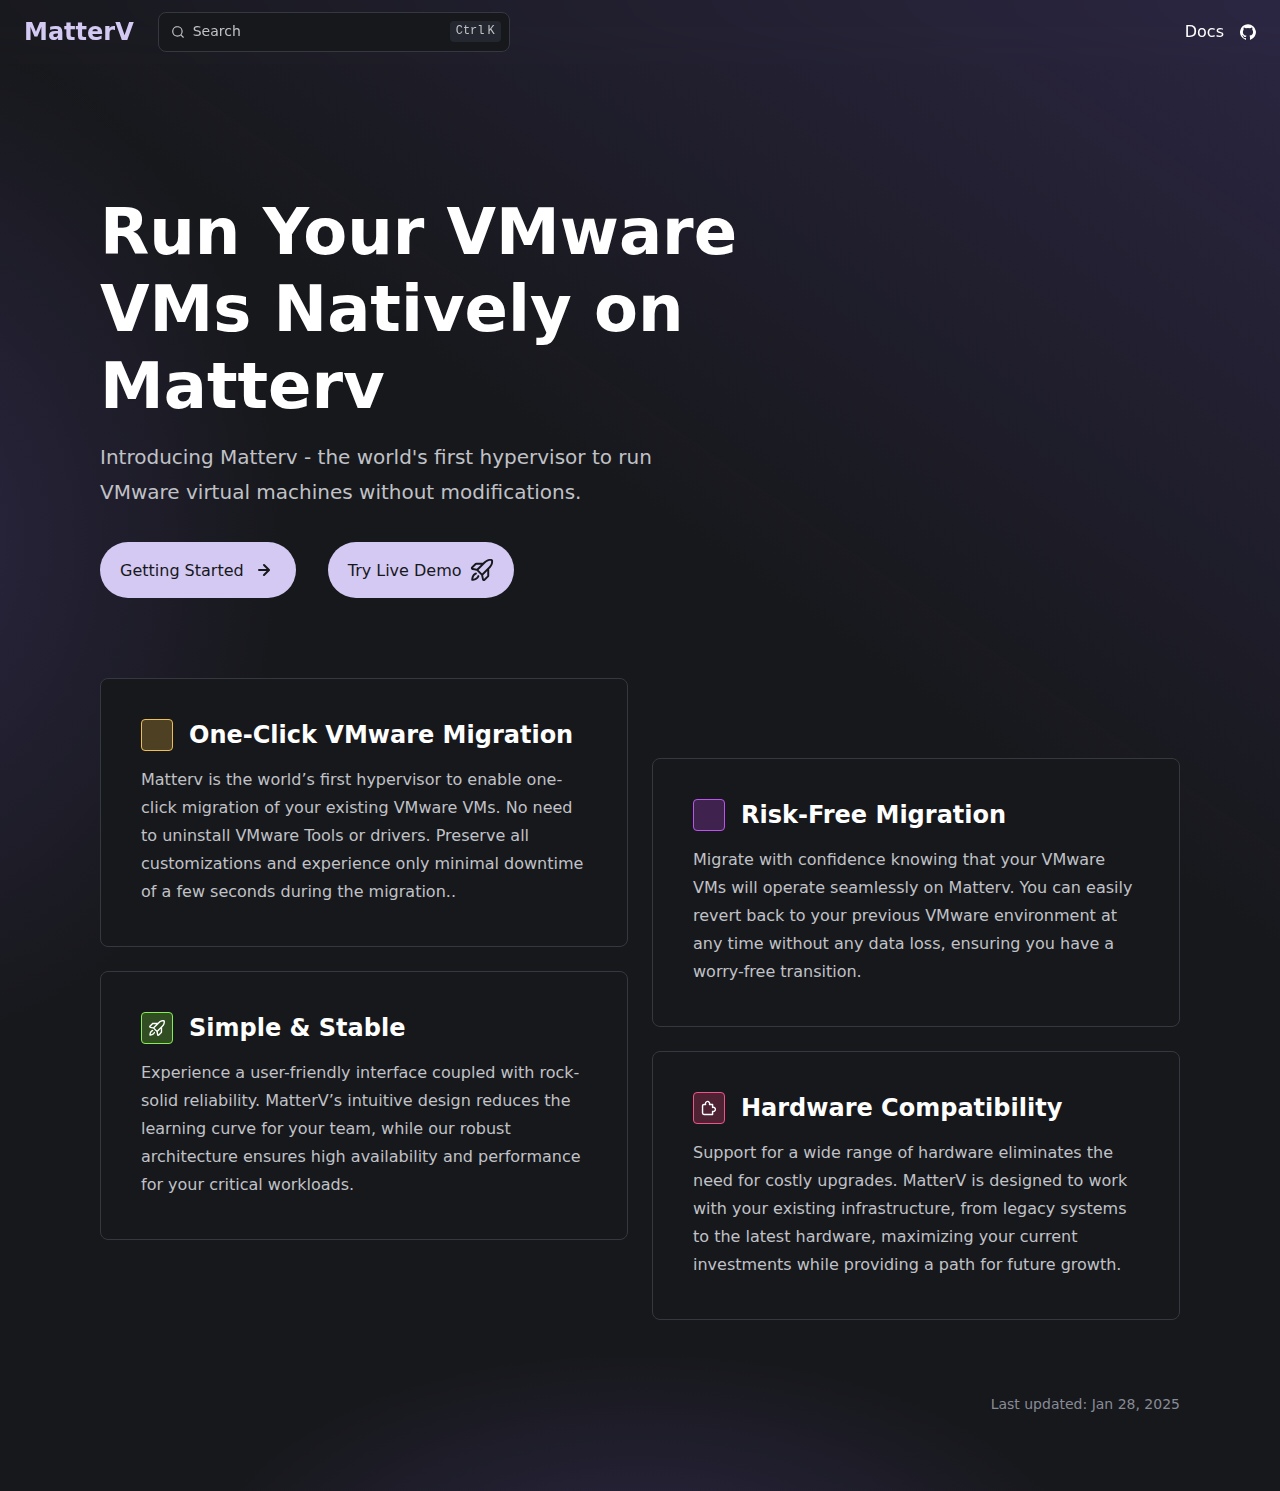
==== commit 788c5fb6: "fix release link" ====
--- a/index.html
+++ b/index.html
@@ -12,7 +12,7 @@
 svg:where(.astro-c6vsoqas){color:var(--sl-icon-color);font-size:var(--sl-icon-size, 1em);width:1em;height:1em}
 starlight-tabs:where(.astro-esqgolmp){display:block}.tablist-wrapper:where(.astro-esqgolmp){overflow-x:auto}:where(.astro-esqgolmp)[role=tablist]{display:flex;list-style:none;border-bottom:2px solid var(--sl-color-gray-5);padding:0}.tab:where(.astro-esqgolmp){margin-bottom:-2px}.tab:where(.astro-esqgolmp)>:where(.astro-esqgolmp)[role=tab]{display:flex;align-items:center;gap:.5rem;padding:0 1.25rem;text-decoration:none;border-bottom:2px solid var(--sl-color-gray-5);color:var(--sl-color-gray-3);outline-offset:var(--sl-outline-offset-inside);overflow-wrap:initial}.tab:where(.astro-esqgolmp) :where(.astro-esqgolmp)[role=tab][aria-selected=true]{color:var(--sl-color-white);border-color:var(--sl-color-text-accent);font-weight:600}.tablist-wrapper:where(.astro-esqgolmp)~[role=tabpanel]{margin-top:1rem}
 .sl-steps{--bullet-size: calc(var(--sl-line-height) * 1rem);--bullet-margin: .375rem;list-style:none;counter-reset:steps-counter var(--sl-steps-start, 0);padding-inline-start:0}.sl-steps>li{counter-increment:steps-counter;position:relative;padding-inline-start:calc(var(--bullet-size) + 1rem);padding-bottom:1px;min-height:calc(var(--bullet-size) + var(--bullet-margin))}.sl-steps>li+li{margin-top:0}.sl-steps>li:before{content:counter(steps-counter);position:absolute;top:0;inset-inline-start:0;width:var(--bullet-size);height:var(--bullet-size);line-height:var(--bullet-size);font-size:var(--sl-text-xs);font-weight:600;text-align:center;color:var(--sl-color-white);background-color:var(--sl-color-gray-6);border-radius:99rem;box-shadow:inset 0 0 0 1px var(--sl-color-gray-5)}.sl-steps>li:not(:last-of-type):after{--guide-width: 1px;content:"";position:absolute;top:calc(var(--bullet-size) + var(--bullet-margin));bottom:var(--bullet-margin);inset-inline-start:calc((var(--bullet-size) - var(--guide-width)) / 2);width:var(--guide-width);background-color:var(--sl-color-hairline-light)}.sl-steps>li>:first-child{--lh: calc(1em * var(--sl-line-height));--shift-y: calc(.5 * (var(--bullet-size) - var(--lh)));transform:translateY(var(--shift-y));margin-bottom:var(--shift-y)}.sl-steps>li>:first-child:where(h1,h2,h3,h4,h5,h6){--lh: calc(1em * var(--sl-line-height-headings))}@supports (--prop: 1lh){.sl-steps>li>:first-child{--lh: 1lh}}
-</style><script type="module" src="/assets/hoisted.e6bkhoPQ.js"></script>
+</style><script type="module" src="/assets/hoisted.Bn3AlrAQ.js"></script>
 <script type="module" src="/assets/page.7qqag-5g.js"></script><script src="/assets/Tabs.astro_astro_type_script_index_0_lang.CCIyraCc.js" type="module"></script></head> <body class="astro-bguv2lll"> <a href="#_top" class="astro-7q3lir66">Skip to content</a>  <div class="page sl-flex astro-vrdttmbt"> <header class="header astro-vrdttmbt"><div class="header sl-flex astro-kmkmnagf"> <div class="title-wrapper sl-flex astro-kmkmnagf"> <a href="/" class="site-title sl-flex astro-m46x6ez3">  <span class="astro-m46x6ez3"> MatterV </span> </a>  </div> <div class="sl-flex astro-kmkmnagf"> <site-search data-translations="{&#34;placeholder&#34;:&#34;Search&#34;}" class="astro-v37mnknz"> <button data-open-modal disabled aria-label="Search" aria-keyshortcuts="Control+K" class="astro-v37mnknz"> <svg aria-hidden="true" class="astro-v37mnknz astro-c6vsoqas" width="16" height="16" viewBox="0 0 24 24" fill="currentColor" style="--sl-icon-size: 1em;"><path d="M21.71 20.29 18 16.61A9 9 0 1 0 16.61 18l3.68 3.68a.999.999 0 0 0 1.42 0 1 1 0 0 0 0-1.39ZM11 18a7 7 0 1 1 0-14 7 7 0 0 1 0 14Z"/></svg>  <span class="sl-hidden md:sl-block astro-v37mnknz" aria-hidden="true">Search</span> <kbd class="sl-hidden md:sl-flex astro-v37mnknz" style="display: none;"> <kbd class="astro-v37mnknz">Ctrl</kbd><kbd class="astro-v37mnknz">K</kbd> </kbd> </button> <dialog style="padding:0" aria-label="Search" class="astro-v37mnknz"> <div class="dialog-frame sl-flex astro-v37mnknz">  <button data-close-modal class="sl-flex md:sl-hidden astro-v37mnknz"> Cancel </button> <div class="search-container astro-v37mnknz"> <div id="starlight__search" class="astro-v37mnknz"></div> </div> </div> </dialog> </site-search>  <script>
 	(() => {
 		const openBtn = document.querySelector('button[data-open-modal]');
@@ -25,7 +25,7 @@
 		}
 		shortcut.style.display = '';
 	})();
-</script>    </div> <div class="sl-hidden md:sl-flex right-group astro-kmkmnagf"> <div class="sl-flex social-icons astro-kmkmnagf"> <a href="/en/getting-started/matterv" class="text-black hover:text-gray-700 dark:text-white dark:hover:text-gray-300 no-underline">Docs</a> <a href="https://github.com/matterv/matterv/releases/tag/v0.6.0" class="text-black hover:text-gray-700 dark:text-white dark:hover:text-gray-300 no-underline">Releases</a> <a href="https://github.com/matterv/matterv" rel="me" class="sl-flex text-black hover:text-gray-700 dark:text-white dark:hover:text-gray-300 no-underline"><span class="sr-only">GitHub</span><svg aria-hidden="true" class="" width="16" height="16" viewBox="0 0 24 24" fill="currentColor" style="--sl-icon-size: 1em;"><path d="M12 .3a12 12 0 0 0-3.8 23.38c.6.12.83-.26.83-.57L9 21.07c-3.34.72-4.04-1.61-4.04-1.61-.55-1.39-1.34-1.76-1.34-1.76-1.08-.74.09-.73.09-.73 1.2.09 1.83 1.24 1.83 1.24 1.08 1.83 2.81 1.3 3.5 1 .1-.78.42-1.31.76-1.61-2.67-.3-5.47-1.33-5.47-5.93 0-1.31.47-2.38 1.24-3.22-.14-.3-.54-1.52.1-3.18 0 0 1-.32 3.3 1.23a11.5 11.5 0 0 1 6 0c2.28-1.55 3.29-1.23 3.29-1.23.64 1.66.24 2.88.12 3.18a4.65 4.65 0 0 1 1.23 3.22c0 4.61-2.8 5.63-5.48 5.92.42.36.81 1.1.81 2.22l-.01 3.29c0 .31.2.69.82.57A12 12 0 0 0 12 .3Z"></path></svg> </a> </div> <script>
+</script>    </div> <div class="sl-hidden md:sl-flex right-group astro-kmkmnagf"> <div class="sl-flex social-icons astro-kmkmnagf"> <a href="/en/getting-started/matterv" class="text-black hover:text-gray-700 dark:text-white dark:hover:text-gray-300 no-underline">Docs</a> <a href="https://github.com/matterv/matterv" rel="me" class="sl-flex text-black hover:text-gray-700 dark:text-white dark:hover:text-gray-300 no-underline"><span class="sr-only">GitHub</span><svg aria-hidden="true" class="" width="16" height="16" viewBox="0 0 24 24" fill="currentColor" style="--sl-icon-size: 1em;"><path d="M12 .3a12 12 0 0 0-3.8 23.38c.6.12.83-.26.83-.57L9 21.07c-3.34.72-4.04-1.61-4.04-1.61-.55-1.39-1.34-1.76-1.34-1.76-1.08-.74.09-.73.09-.73 1.2.09 1.83 1.24 1.83 1.24 1.08 1.83 2.81 1.3 3.5 1 .1-.78.42-1.31.76-1.61-2.67-.3-5.47-1.33-5.47-5.93 0-1.31.47-2.38 1.24-3.22-.14-.3-.54-1.52.1-3.18 0 0 1-.32 3.3 1.23a11.5 11.5 0 0 1 6 0c2.28-1.55 3.29-1.23 3.29-1.23.64 1.66.24 2.88.12 3.18a4.65 4.65 0 0 1 1.23 3.22c0 4.61-2.8 5.63-5.48 5.92.42.36.81 1.1.81 2.22l-.01 3.29c0 .31.2.69.82.57A12 12 0 0 0 12 .3Z"></path></svg> </a> </div> <script>
   document.documentElement.dataset.theme = 'dark'
 </script>  </div> </div> </header>  <div class="main-frame astro-vrdttmbt">  <div class="lg:sl-flex astro-67yu43on">  <div class="main-pane astro-67yu43on">  <main data-pagefind-body lang="en" dir="ltr" class="astro-bguv2lll">   <div class="content-panel astro-7nkwcw3z"> <div class="sl-container astro-7nkwcw3z"> <div class="hero astro-jbfsktt5">    <div class="sl-flex stack astro-jbfsktt5"> <div class="sl-flex copy astro-jbfsktt5"> <h1 id="_top" data-page-title class="astro-jbfsktt5">Run Your VMware VMs Natively on Matterv</h1> <div class="tagline astro-jbfsktt5">Introducing Matterv - the world's first hypervisor to run VMware virtual machines without modifications.
 </div> </div> <div class="sl-flex actions astro-jbfsktt5"> <a class="sl-flex action primary astro-yjy4zhro" href="/en/getting-started/matterv/"> Getting Started <svg aria-hidden="true" class="astro-yjy4zhro astro-c6vsoqas" width="16" height="16" viewBox="0 0 24 24" fill="currentColor" style="--sl-icon-size: 1.5rem;"><path d="M17.92 11.62a1.001 1.001 0 0 0-.21-.33l-5-5a1.003 1.003 0 1 0-1.42 1.42l3.3 3.29H7a1 1 0 0 0 0 2h7.59l-3.3 3.29a1.002 1.002 0 0 0 .325 1.639 1 1 0 0 0 1.095-.219l5-5a1 1 0 0 0 .21-.33 1 1 0 0 0 0-.76Z"/></svg>   </a> <a class="sl-flex action primary astro-yjy4zhro" href="https://demo.matterv.com/"> Try Live Demo <svg aria-hidden="true" class="astro-yjy4zhro astro-c6vsoqas" width="16" height="16" viewBox="0 0 24 24" fill="currentColor" style="--sl-icon-size: 1.5rem;"><path fill-rule="evenodd" d="M1.44 8.855v-.001l3.527-3.516c.34-.344.802-.541 1.285-.548h6.649l.947-.947c3.07-3.07 6.207-3.072 7.62-2.868a1.821 1.821 0 0 1 1.557 1.557c.204 1.413.203 4.55-2.868 7.62l-.946.946v6.649a1.845 1.845 0 0 1-.549 1.286l-3.516 3.528a1.844 1.844 0 0 1-3.11-.944l-.858-4.275-4.52-4.52-2.31-.463-1.964-.394A1.847 1.847 0 0 1 .98 10.693a1.843 1.843 0 0 1 .46-1.838Zm5.379 2.017-3.873-.776L6.32 6.733h4.638l-4.14 4.14Zm8.403-5.655c2.459-2.46 4.856-2.463 5.89-2.33.134 1.035.13 3.432-2.329 5.891l-6.71 6.71-3.561-3.56 6.71-6.711Zm-1.318 15.837-.776-3.873 4.14-4.14v4.639l-3.364 3.374Z" clip-rule="evenodd"/><path d="M9.318 18.345a.972.972 0 0 0-1.86-.561c-.482 1.435-1.687 2.204-2.934 2.619a8.22 8.22 0 0 1-1.23.302c.062-.365.157-.79.303-1.229.415-1.247 1.184-2.452 2.62-2.935a.971.971 0 1 0-.62-1.842c-.12.04-.236.084-.35.13-2.02.828-3.012 2.588-3.493 4.033a10.383 10.383 0 0 0-.51 2.845l-.001.016v.063c0 .536.434.972.97.972H2.24a7.21 7.21 0 0 0 .878-.065c.527-.063 1.248-.19 2.02-.447 1.445-.48 3.205-1.472 4.033-3.494a5.828 5.828 0 0 0 .147-.407Z"/></svg>   </a>  </div> </div> </div>  <div class="sl-markdown-content"> <div class="card-grid stagger astro-zntqmydn"><article class="card sl-flex astro-v5tidmuc"> <p class="title sl-flex astro-v5tidmuc"> <svg aria-hidden="true" class="icon astro-v5tidmuc astro-c6vsoqas" width="16" height="16" viewBox="0 0 24 24" fill="currentColor" style="--sl-icon-size: 1.333em;"></svg>  <span class="astro-v5tidmuc">One-Click VMware Migration</span> </p> <div class="body astro-v5tidmuc"><p>Matterv is the world’s first hypervisor to enable one-click migration of your existing VMware VMs. No need to uninstall VMware Tools or drivers. Preserve all customizations and experience only minimal downtime of a few seconds during the migration..</p></div> </article> <article class="card sl-flex astro-v5tidmuc"> <p class="title sl-flex astro-v5tidmuc"> <svg aria-hidden="true" class="icon astro-v5tidmuc astro-c6vsoqas" width="16" height="16" viewBox="0 0 24 24" fill="currentColor" style="--sl-icon-size: 1.333em;"></svg>  <span class="astro-v5tidmuc">Risk-Free Migration</span> </p> <div class="body astro-v5tidmuc"><p>Migrate with confidence knowing that your VMware VMs will operate seamlessly on Matterv. You can easily revert back to your previous VMware environment at any time without any data loss, ensuring you have a worry-free transition.</p></div> </article> <article class="card sl-flex astro-v5tidmuc"> <p class="title sl-flex astro-v5tidmuc"> <svg aria-hidden="true" class="icon astro-v5tidmuc astro-c6vsoqas" width="16" height="16" viewBox="0 0 24 24" fill="currentColor" style="--sl-icon-size: 1.333em;"><path fill-rule="evenodd" d="M1.44 8.855v-.001l3.527-3.516c.34-.344.802-.541 1.285-.548h6.649l.947-.947c3.07-3.07 6.207-3.072 7.62-2.868a1.821 1.821 0 0 1 1.557 1.557c.204 1.413.203 4.55-2.868 7.62l-.946.946v6.649a1.845 1.845 0 0 1-.549 1.286l-3.516 3.528a1.844 1.844 0 0 1-3.11-.944l-.858-4.275-4.52-4.52-2.31-.463-1.964-.394A1.847 1.847 0 0 1 .98 10.693a1.843 1.843 0 0 1 .46-1.838Zm5.379 2.017-3.873-.776L6.32 6.733h4.638l-4.14 4.14Zm8.403-5.655c2.459-2.46 4.856-2.463 5.89-2.33.134 1.035.13 3.432-2.329 5.891l-6.71 6.71-3.561-3.56 6.71-6.711Zm-1.318 15.837-.776-3.873 4.14-4.14v4.639l-3.364 3.374Z" clip-rule="evenodd"/><path d="M9.318 18.345a.972.972 0 0 0-1.86-.561c-.482 1.435-1.687 2.204-2.934 2.619a8.22 8.22 0 0 1-1.23.302c.062-.365.157-.79.303-1.229.415-1.247 1.184-2.452 2.62-2.935a.971.971 0 1 0-.62-1.842c-.12.04-.236.084-.35.13-2.02.828-3.012 2.588-3.493 4.033a10.383 10.383 0 0 0-.51 2.845l-.001.016v.063c0 .536.434.972.97.972H2.24a7.21 7.21 0 0 0 .878-.065c.527-.063 1.248-.19 2.02-.447 1.445-.48 3.205-1.472 4.033-3.494a5.828 5.828 0 0 0 .147-.407Z"/></svg>  <span class="astro-v5tidmuc">Simple & Stable</span> </p> <div class="body astro-v5tidmuc"><p>Experience a user-friendly interface coupled with rock-solid reliability.
